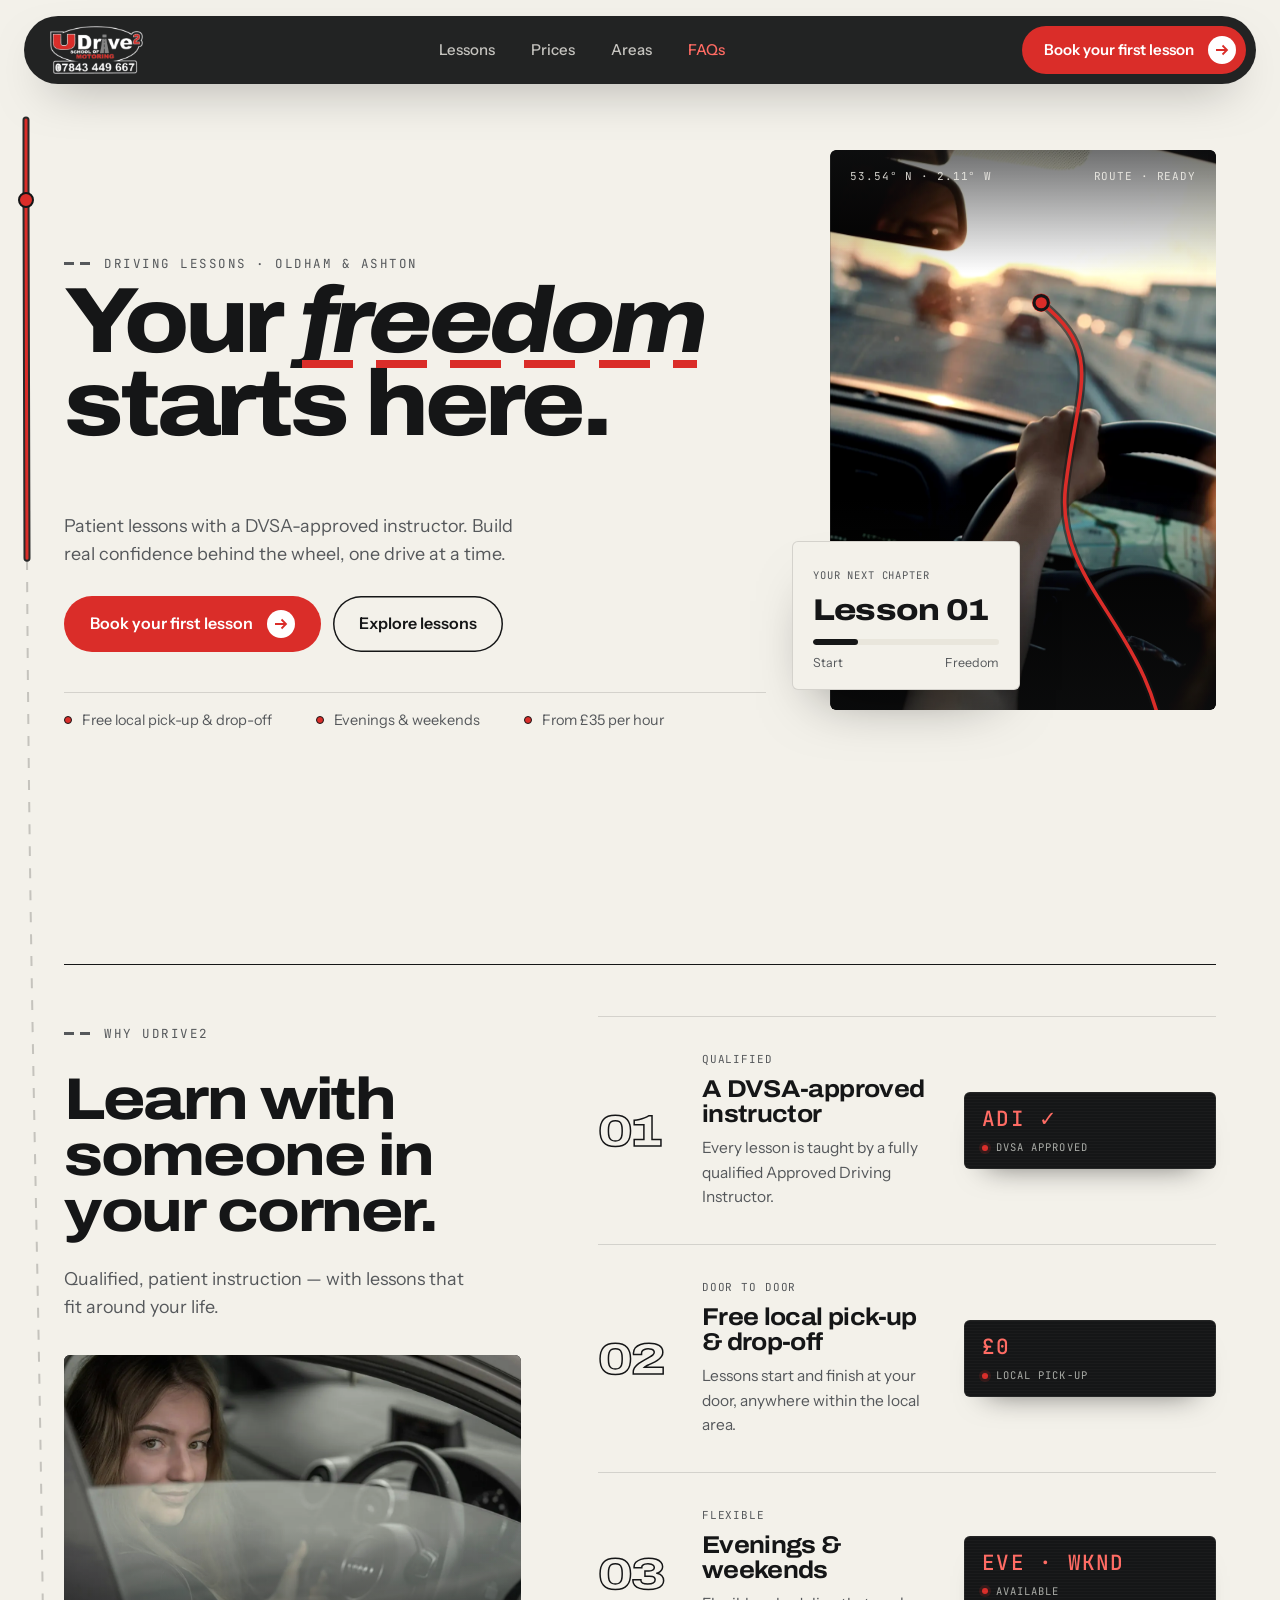
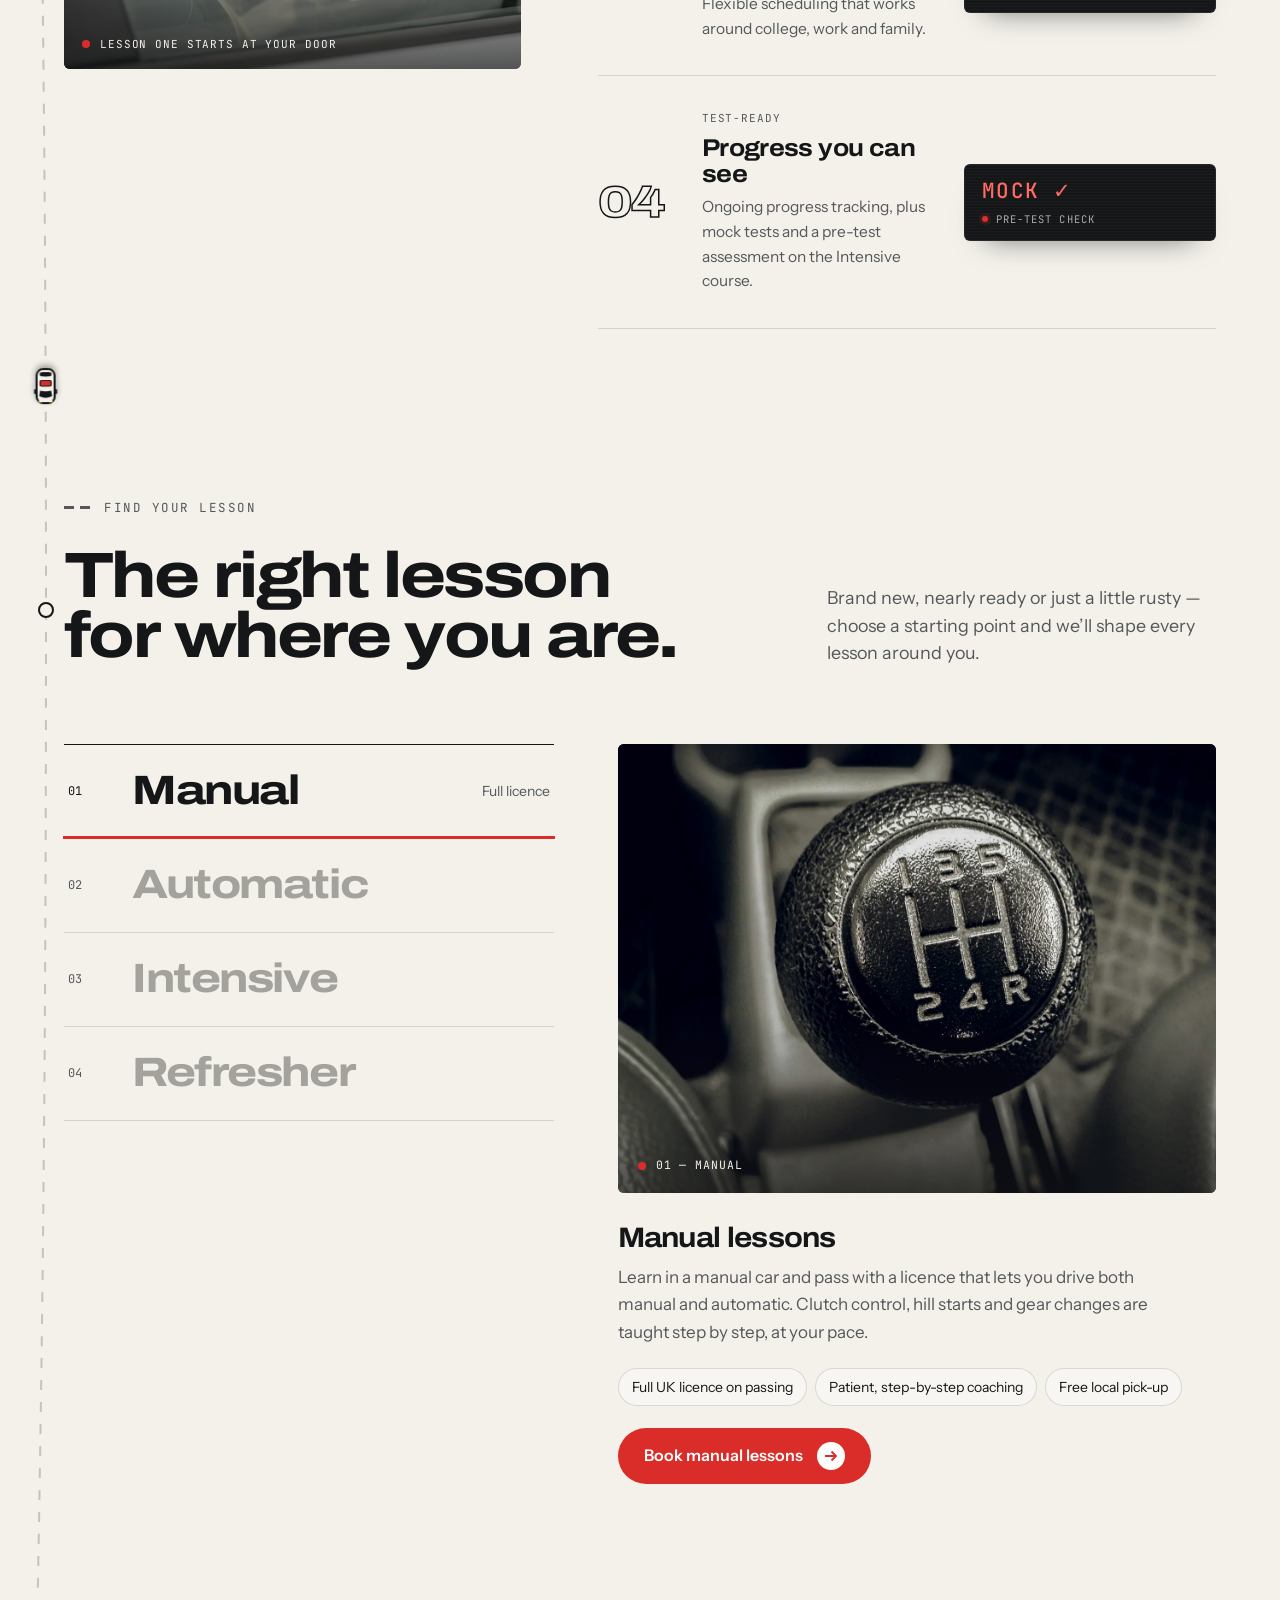
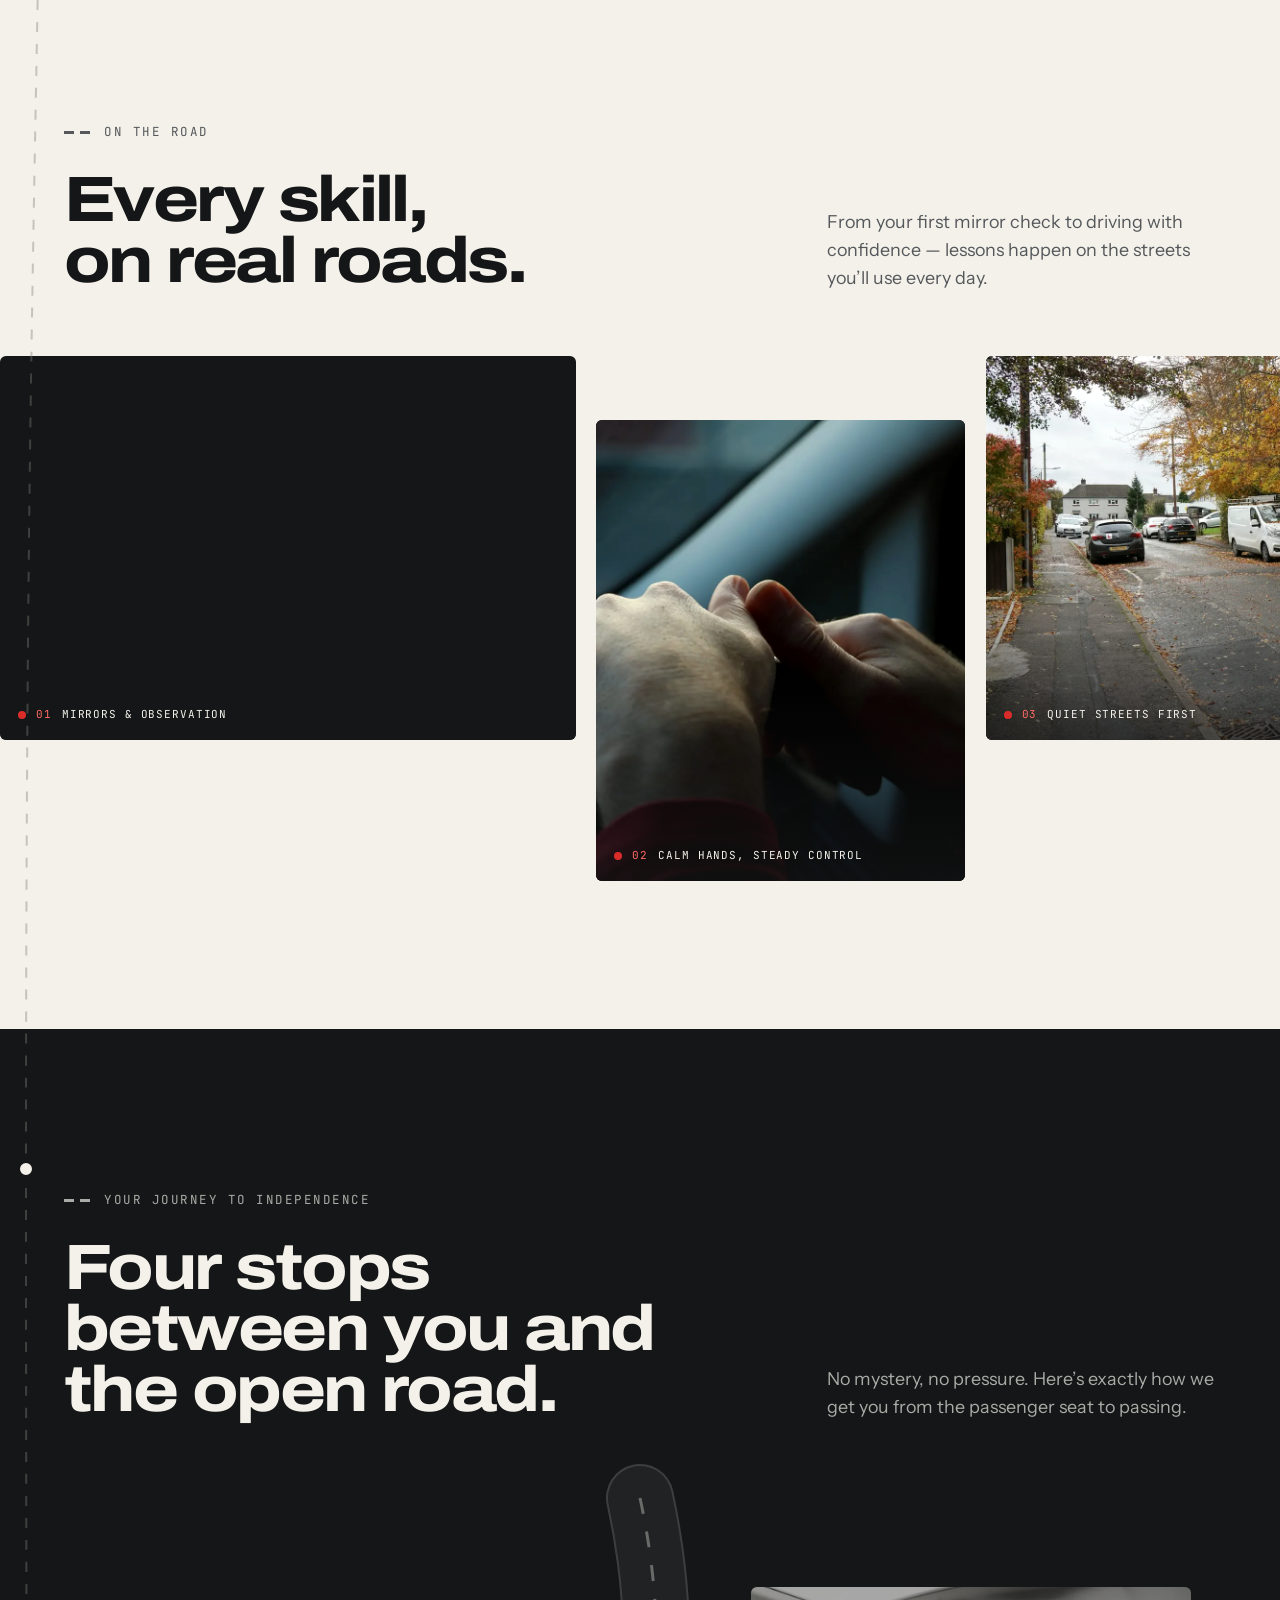
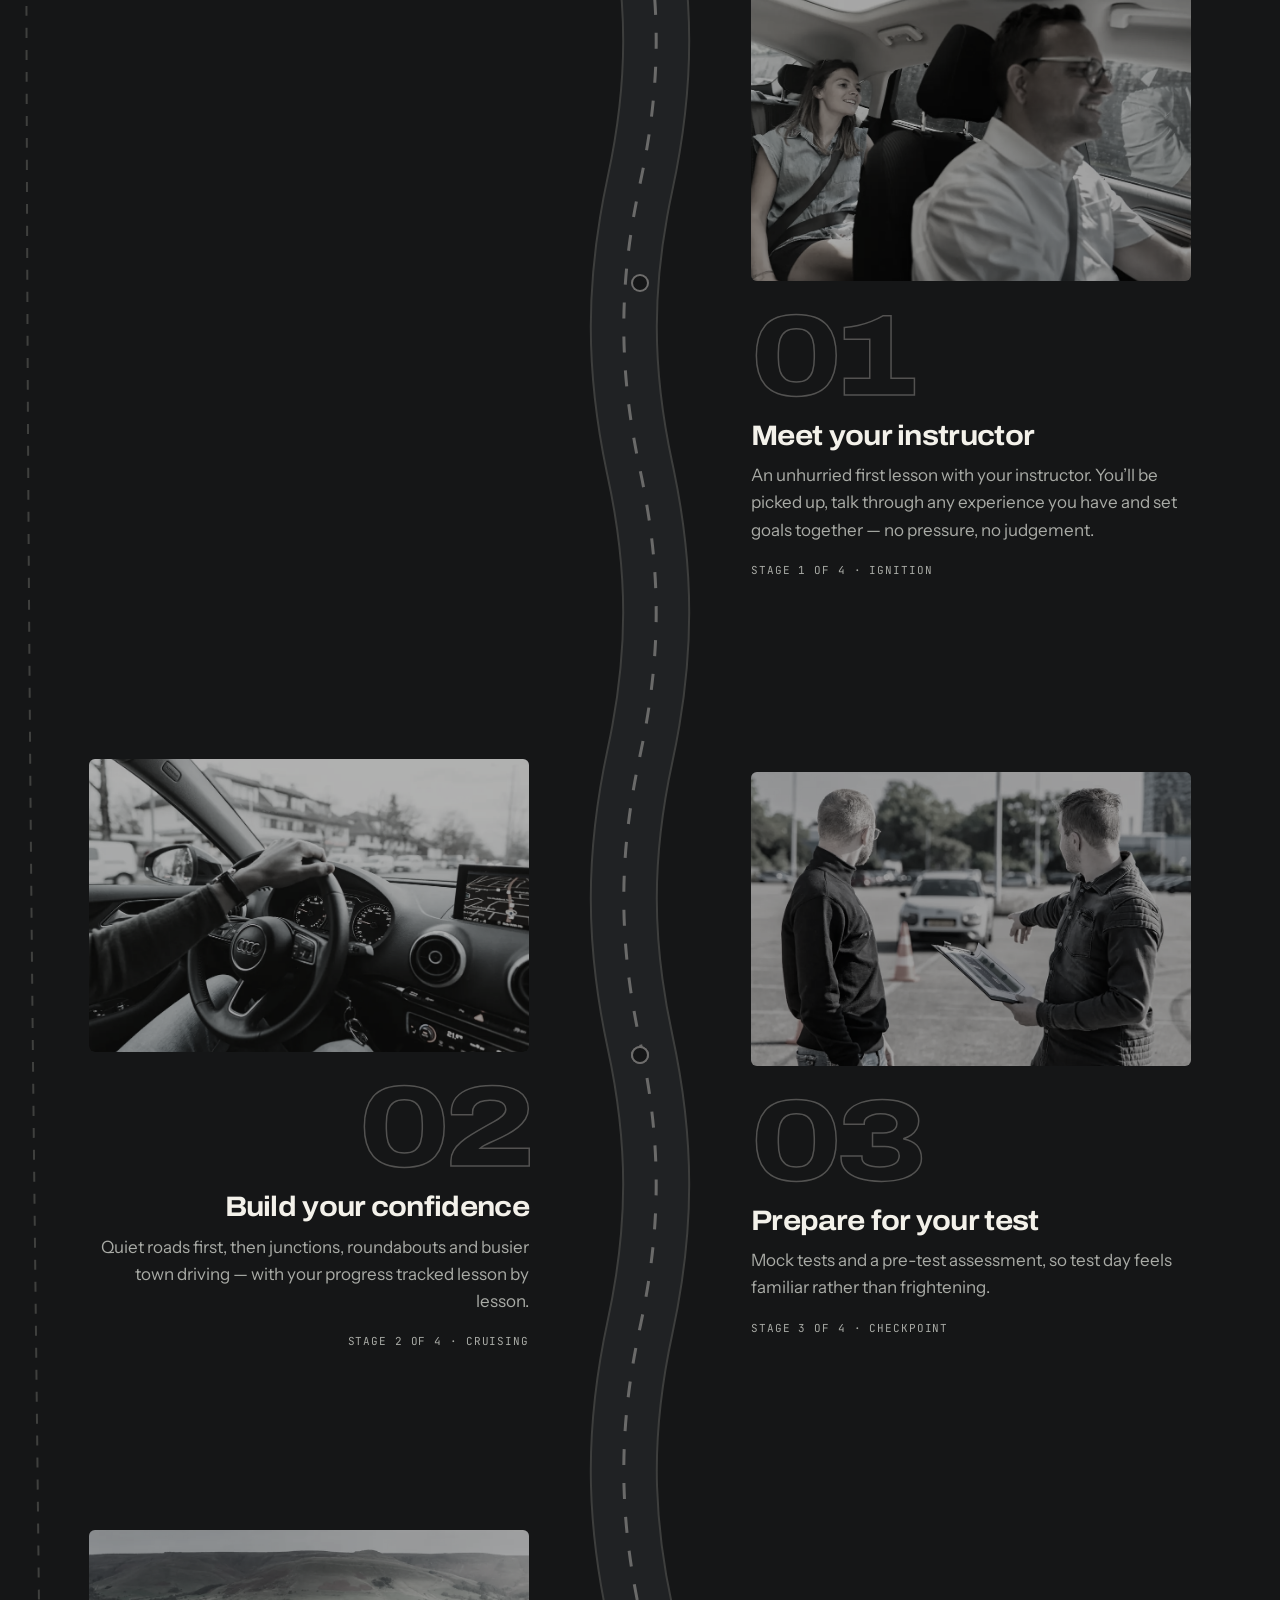
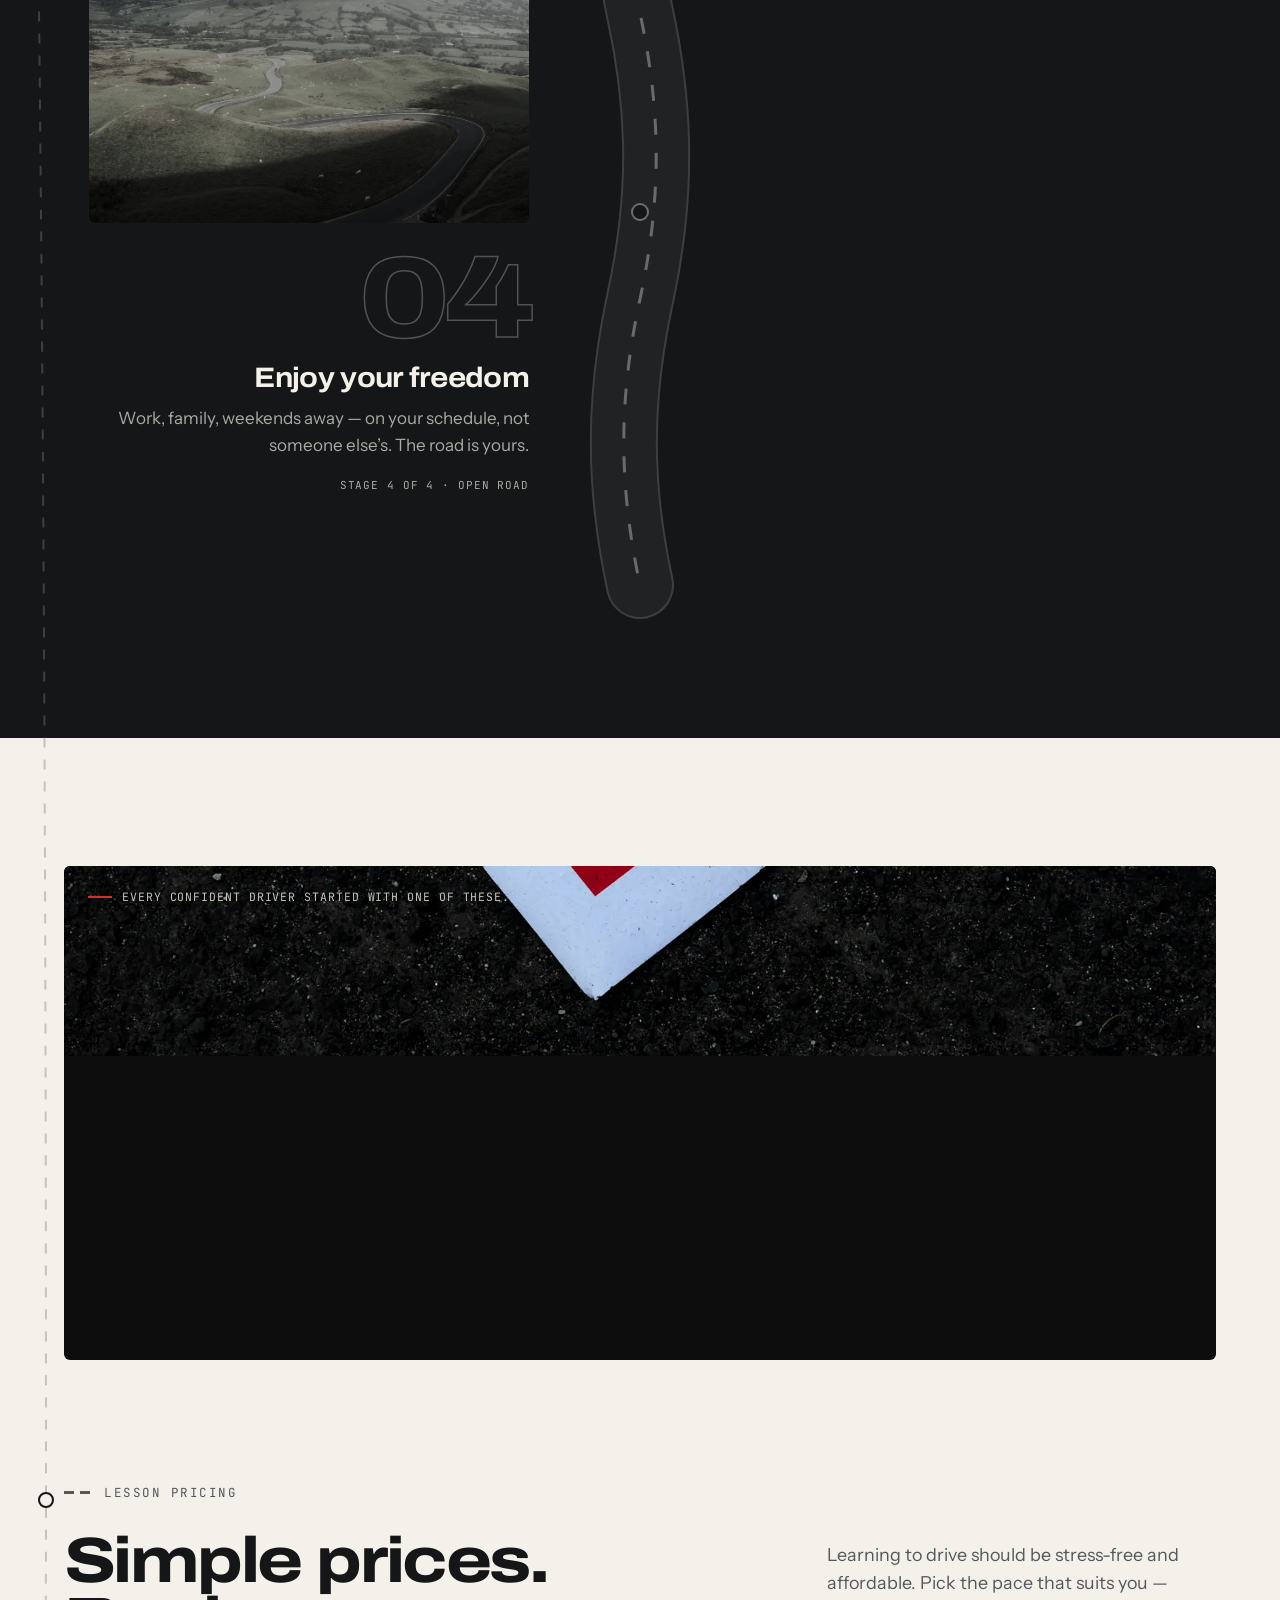
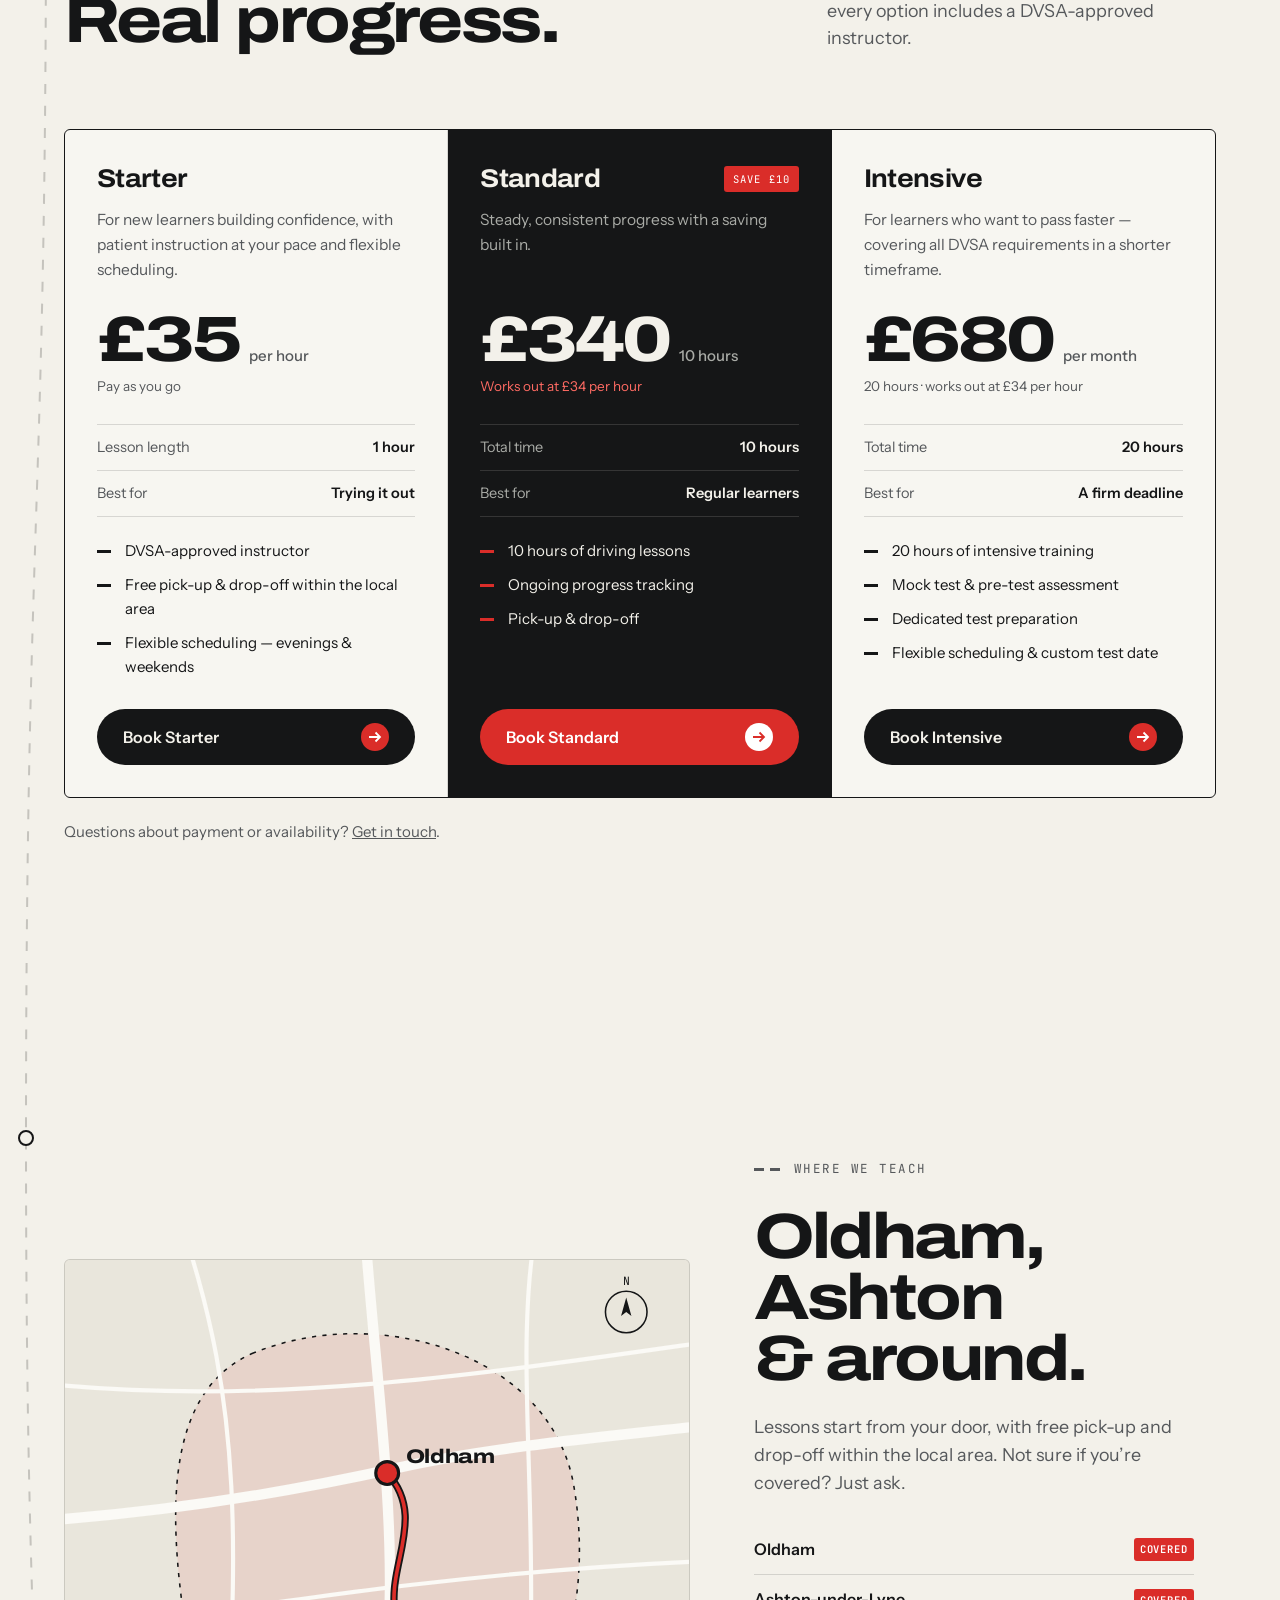
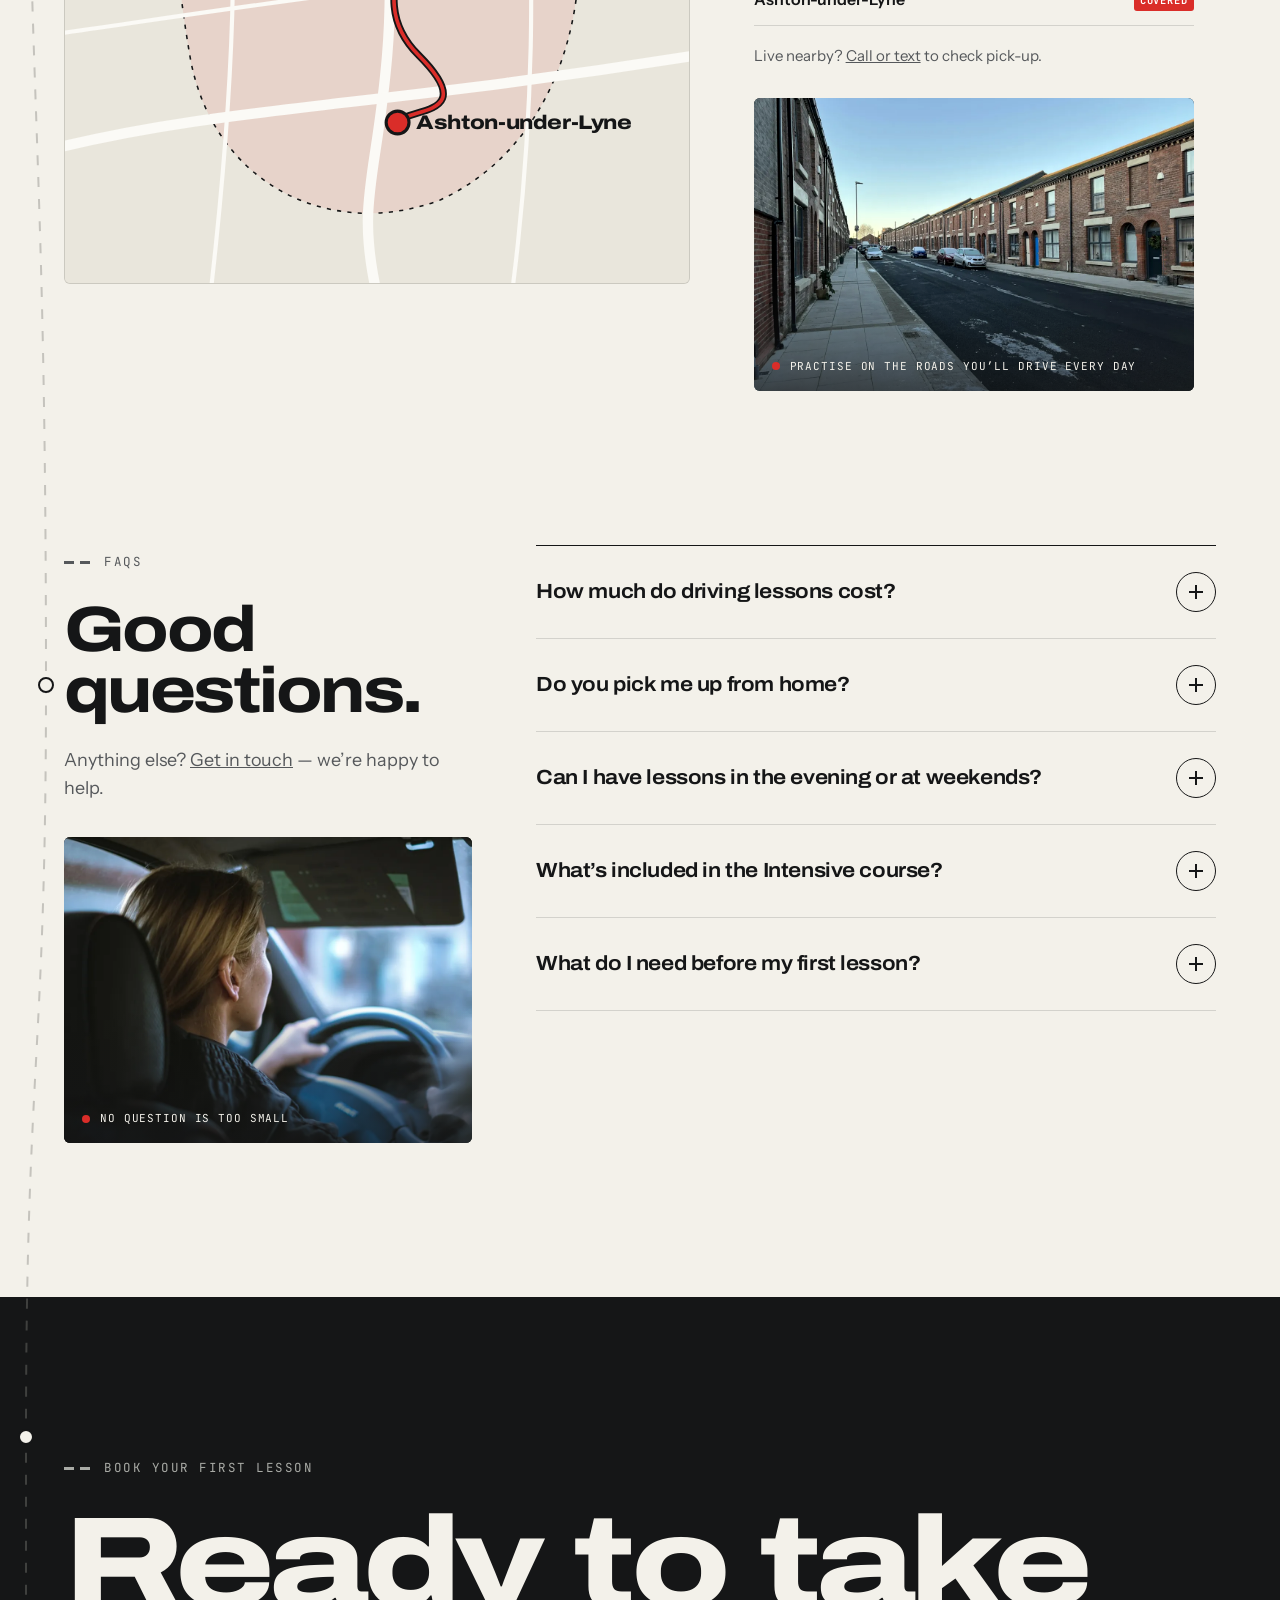
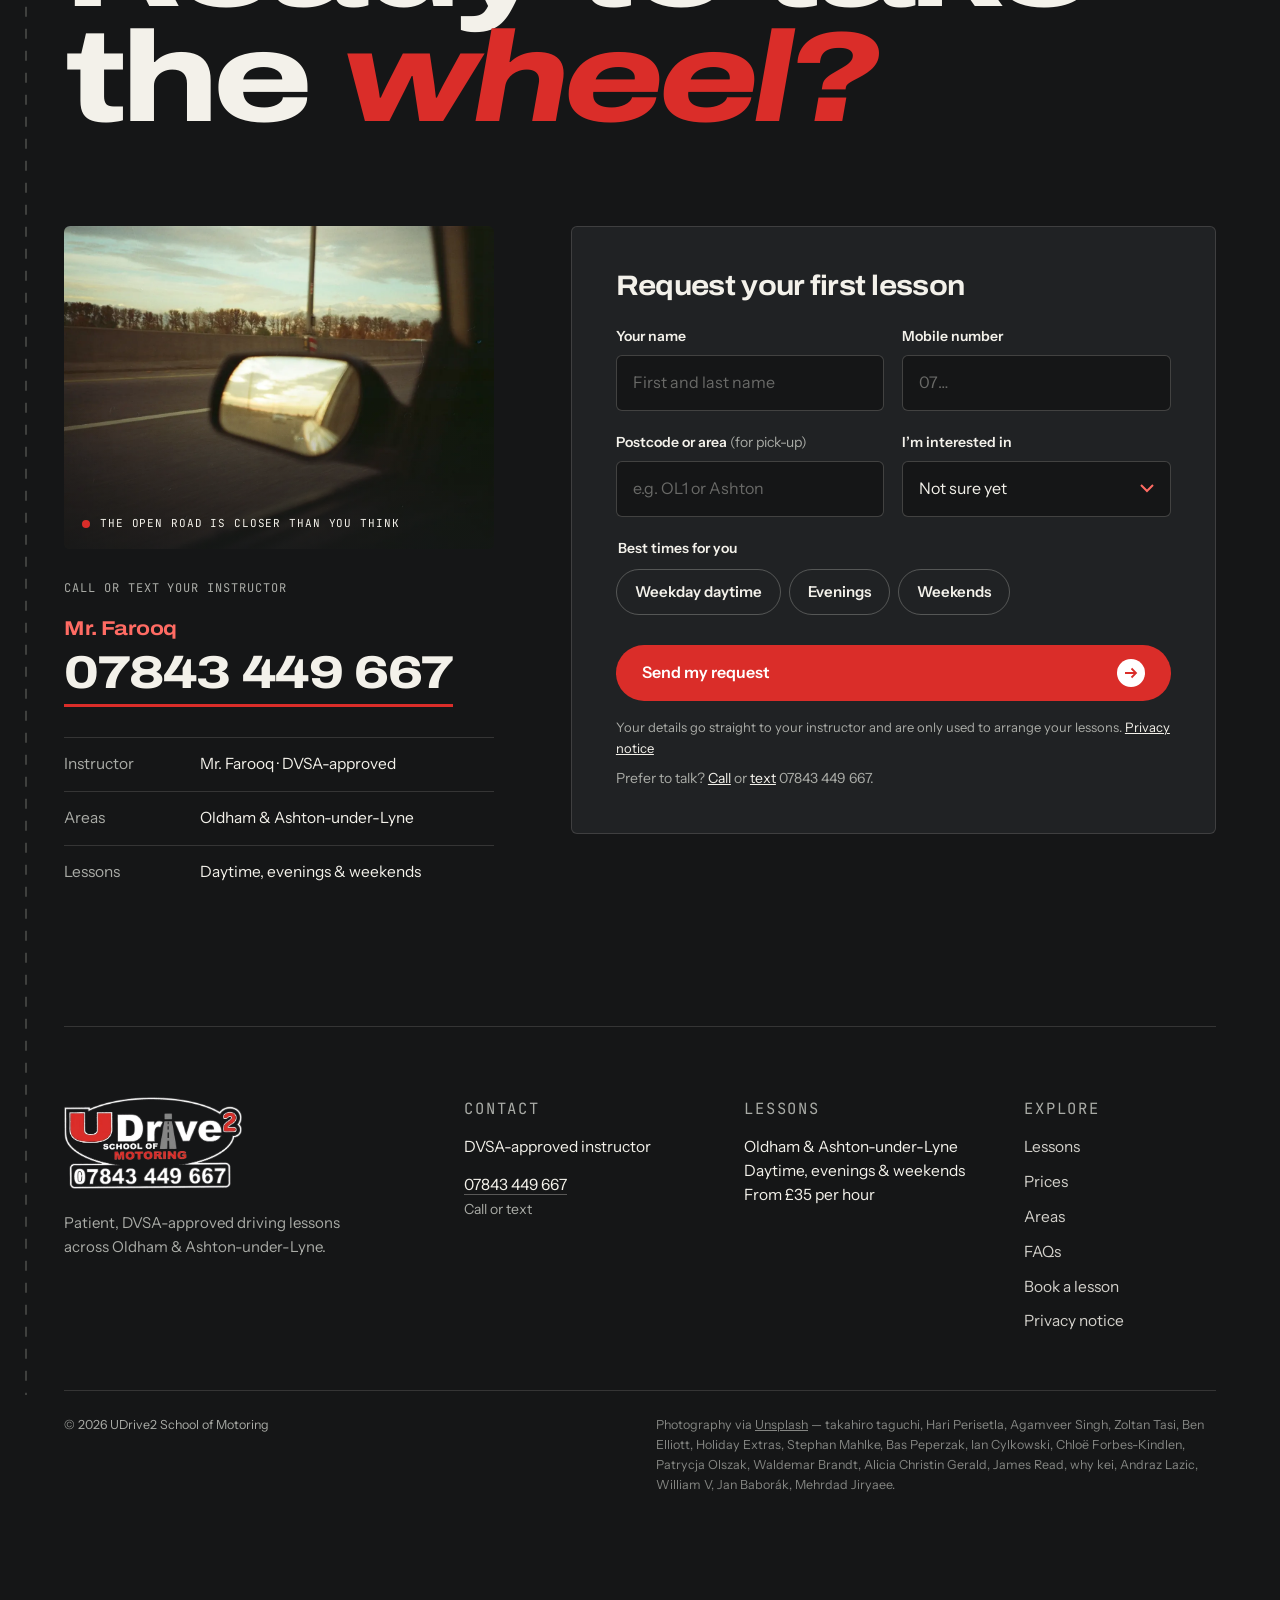
==== index.html @ 3e116db8 "Keep instructor's name to the contact section only Co-Authored-By: Claude Opus 5.5 <noreply@anthropi" ====
<!DOCTYPE html>
<html lang="en-GB">
<head>
<meta charset="utf-8">
<meta name="viewport" content="width=device-width, initial-scale=1">
<title>UDrive2 School of Motoring — Driving lessons in Oldham &amp; Ashton</title>
<meta name="description" content="Patient, DVSA-approved driving lessons across Oldham and Ashton-under-Lyne. Pay-as-you-go, 10-hour packages and intensive courses. Free local pick-up. Evenings and weekends available.">
<meta name="theme-color" content="#151617">
<link rel="icon" href="assets/favicon-32.png" type="image/png" sizes="32x32">
<link rel="apple-touch-icon" href="assets/favicon-180.png">
<link rel="preconnect" href="https://fonts.googleapis.com">
<link rel="preconnect" href="https://fonts.gstatic.com" crossorigin>
<link href="https://fonts.googleapis.com/css2?family=Archivo:ital,wdth,wght@0,62..125,300..900;1,62..125,300..900&family=Instrument+Sans:wght@400;500;600&family=JetBrains+Mono:wght@400;500&display=swap" rel="stylesheet">
<script>document.documentElement.classList.add('js')</script>
<style>
/* ==========================================================================
   UDrive2 — tokens
   ========================================================================== */
:root{
  --paper:#F3F1EA;
  --paper-2:#E9E6DC;
  --ink:#151617;
  --ink-2:#202224;
  --ink-3:#2C2E31;
  --muted:#55585B;
  --muted-on-ink:#A9ABA6;
  /* brand colours sampled from the UDrive2 logo */
  --accent:#DA2D29;      /* logo red — fills, large type, graphics */
  --accent-hi:#FF6B63;   /* lighter red for small text on dark */
  --on-accent:#FFFFFF;   /* text/icons on red */
  --rule:rgba(21,22,23,.14);
  --rule-ink:rgba(243,241,234,.14);
  --display:"Archivo", "Helvetica Neue", Arial, sans-serif;
  --body:"Instrument Sans", "Helvetica Neue", Arial, sans-serif;
  --mono:"JetBrains Mono", ui-monospace, Menlo, monospace;
  --wrap:1320px;
  --gutter:clamp(20px, 5vw, 72px);
  --ease:cubic-bezier(.2,.7,.1,1);
  --ease-out:cubic-bezier(.16,1,.3,1);
  --radius:6px;
}
*,*::before,*::after{box-sizing:border-box}
[hidden]{display:none!important}
html{scroll-behavior:smooth;scroll-padding-top:112px;-webkit-text-size-adjust:100%}
body{margin:0;background:var(--paper);color:var(--ink);font-family:var(--body);font-size:17px;line-height:1.6;-webkit-font-smoothing:antialiased;text-rendering:optimizeLegibility;overflow-x:hidden}
img,svg{display:block;max-width:100%}
a{color:inherit}
button,input,select,textarea{font:inherit;color:inherit}
:focus-visible{outline:3px solid var(--accent);outline-offset:3px;border-radius:4px}
.on-paper :focus-visible, body :focus-visible{box-shadow:0 0 0 6px rgba(21,22,23,.85)}
.skip{position:absolute;left:16px;top:-60px;z-index:200;background:var(--accent);color:var(--on-accent);padding:10px 16px;border-radius:4px;font-weight:600;text-decoration:none}
.skip:focus{top:16px}
.sr-only{position:absolute;width:1px;height:1px;padding:0;margin:-1px;overflow:hidden;clip:rect(0,0,0,0);white-space:nowrap;border:0}
.wrap{max-width:var(--wrap);margin:0 auto;padding:0 var(--gutter)}

/* type */
.display{font-family:var(--display);font-stretch:125%;font-weight:800;letter-spacing:-.045em;line-height:.9;margin:0}
.h2{font-family:var(--display);font-stretch:118%;font-weight:750;letter-spacing:-.04em;line-height:.95;font-size:clamp(2.4rem,5vw,4.8rem);margin:0}
.h3{font-family:var(--display);font-stretch:110%;font-weight:700;letter-spacing:-.025em;line-height:1.05;font-size:clamp(1.4rem,2.2vw,1.9rem);margin:0}
.eyebrow{font-family:var(--mono);font-size:12.5px;letter-spacing:.12em;text-transform:uppercase;display:inline-flex;align-items:center;gap:12px;margin:0 0 28px;color:var(--muted)}
.eyebrow::before{content:"";width:28px;height:3px;background:repeating-linear-gradient(90deg,currentColor 0 10px,transparent 10px 16px)}
.on-ink .eyebrow{color:var(--muted-on-ink)}
.lede{font-size:clamp(1.05rem,1.4vw,1.25rem);line-height:1.55;color:var(--muted);max-width:40ch;margin:0}
.on-ink .lede{color:var(--muted-on-ink)}
.mono{font-family:var(--mono);font-size:12px;letter-spacing:.08em;text-transform:uppercase}

/* buttons */
.btn{--bg:var(--accent);--fg:var(--on-accent);position:relative;display:inline-flex;align-items:center;gap:14px;min-height:56px;padding:0 26px;border-radius:999px;background:var(--bg);color:var(--fg);font-weight:600;font-size:16px;text-decoration:none;border:0;cursor:pointer;overflow:hidden;isolation:isolate;transition:transform .35s var(--ease-out),box-shadow .35s var(--ease-out)}
.btn::after{content:"";position:absolute;inset:0;background:var(--ink);transform:translateY(101%);transition:transform .45s var(--ease-out);z-index:-1;border-radius:inherit}
.btn:hover{transform:translateY(-2px)}
.btn:hover::after{transform:translateY(0)}
.btn:hover{color:var(--paper)}
.btn:active{transform:translateY(0) scale(.98)}
.btn .arrow{width:28px;height:28px;border-radius:50%;background:var(--on-accent);color:var(--accent);display:grid;place-items:center;transition:transform .45s var(--ease-out),background .3s}
.btn:hover .arrow{transform:translateX(4px);background:var(--accent);color:var(--on-accent)}
.btn .arrow svg{width:14px;height:14px}
.btn--ghost{--bg:transparent;--fg:var(--ink);box-shadow:inset 0 0 0 1.5px var(--ink)}
.btn--ghost::after{background:var(--ink)}
.btn--ghost:hover{color:var(--paper)}
.on-ink .btn::after{background:var(--paper)}
.on-ink .btn:hover{color:var(--ink)}
.on-ink .btn:hover .arrow{background:var(--accent);color:var(--on-accent)}
/* ink variant — secondary action on paper backgrounds */
.btn--ink{--bg:var(--ink);--fg:var(--paper)}
.btn--ink .arrow{background:var(--accent);color:var(--on-accent)}
.btn--ink::after{background:var(--accent)}
.btn--ink:hover{color:var(--on-accent)}
.btn--ink:hover .arrow{background:var(--on-accent);color:var(--accent)}
.on-ink .btn--ghost{--fg:var(--paper);box-shadow:inset 0 0 0 1.5px rgba(243,241,234,.55)}
.btn[disabled]{opacity:.75;cursor:progress;transform:none}
.btn:focus-visible{outline:3px solid var(--accent);outline-offset:4px}
.link-arrow{display:inline-flex;align-items:center;gap:10px;font-weight:600;text-decoration:none;border-bottom:1.5px solid currentColor;padding-bottom:3px;transition:gap .3s var(--ease-out)}
.link-arrow:hover{gap:16px}

/* placeholder system — anything not yet supplied by the school */
.ph{position:relative;border:1.5px dashed rgba(21,22,23,.35);border-radius:var(--radius);padding:18px 20px;background:rgba(21,22,23,.025)}
.on-ink .ph{border-color:rgba(243,241,234,.3);background:rgba(243,241,234,.03)}
.ph-tag{display:inline-block;font-family:var(--mono);font-size:10.5px;letter-spacing:.12em;text-transform:uppercase;background:var(--ink);color:var(--accent);padding:4px 8px;border-radius:3px;margin-bottom:10px}
.on-ink .ph-tag{background:var(--accent);color:var(--on-accent)}

/* ==========================================================================
   Navigation
   ========================================================================== */
.nav{position:fixed;z-index:100;left:0;right:0;top:16px;pointer-events:none;transition:top .5s var(--ease-out)}
.nav__bar{pointer-events:auto;max-width:calc(var(--wrap) - 2 * var(--gutter) + 40px);margin:0 auto;width:calc(100% - 2 * min(var(--gutter), 24px));display:flex;align-items:center;gap:24px;background:rgba(21,22,23,.94);backdrop-filter:blur(14px);-webkit-backdrop-filter:blur(14px);color:var(--paper);border-radius:999px;padding:10px 10px 10px 26px;box-shadow:0 20px 50px -24px rgba(0,0,0,.5);transition:padding .5s var(--ease-out),max-width .6s var(--ease-out)}
/* logo — original UDrive2 artwork (white version, for dark backgrounds) */
.logo{display:block;flex:none;line-height:0;border-radius:6px}
.logo img{height:48px;width:auto;transition:height .5s var(--ease-out)}
.logo--lg img{height:92px}
.nav__bar > nav{flex:1;display:flex;justify-content:center}
.nav__links{display:flex;gap:4px;margin:0;padding:0;list-style:none}
.nav .nav__cta{margin-left:auto}
.nav__links a{display:block;text-decoration:none;font-size:15px;font-weight:500;padding:10px 16px;border-radius:999px;color:rgba(243,241,234,.78);transition:color .25s,background .25s}
.nav__links a:hover{color:var(--paper);background:rgba(243,241,234,.08)}
.nav__links a[aria-current="true"]{color:var(--accent-hi)}
.nav .btn{min-height:48px;font-size:15px;padding:0 10px 0 22px}
.nav .btn::after{background:var(--paper)}
.nav .btn:hover{color:var(--ink)}
.nav__menu{display:none;margin-left:auto;width:48px;height:48px;border-radius:50%;border:0;background:var(--ink-3);cursor:pointer;place-items:center}
.nav__menu span{display:block;width:18px;height:2px;background:var(--paper);position:relative;transition:transform .3s}
.nav__menu span::before,.nav__menu span::after{content:"";position:absolute;left:0;width:18px;height:2px;background:var(--paper);transition:transform .3s}
.nav__menu span::before{top:-6px}.nav__menu span::after{top:6px}
.nav__menu[aria-expanded="true"] span{background:transparent}
.nav__menu[aria-expanded="true"] span::before{transform:translateY(6px) rotate(45deg)}
.nav__menu[aria-expanded="true"] span::after{transform:translateY(-6px) rotate(-45deg)}
.is-compact .nav{top:8px}
.is-compact .nav__bar{padding:6px 6px 6px 20px;max-width:980px}
.is-compact .nav .logo img{height:38px}
.is-compact .nav .btn{min-height:42px}

.drawer{position:fixed;inset:0;z-index:90;background:var(--ink);color:var(--paper);padding:110px var(--gutter) 40px;display:flex;flex-direction:column;gap:6px;visibility:hidden;opacity:0;transition:opacity .35s,visibility .35s}
.drawer.is-open{visibility:visible;opacity:1}
.drawer a.dl{font-family:var(--display);font-stretch:120%;font-weight:750;letter-spacing:-.03em;font-size:clamp(2.2rem,10vw,3.4rem);text-decoration:none;line-height:1.15;padding:6px 0;border-bottom:1px solid var(--rule-ink)}
.drawer .btn{margin-top:auto;justify-content:space-between}
.drawer__tel{margin-top:18px;color:var(--muted-on-ink)}

/* ==========================================================================
   The road line — continuous motif running down the page
   ========================================================================== */
main{position:relative}
.roadline{position:absolute;top:0;left:0;width:72px;height:100%;pointer-events:none;z-index:5}
.roadline svg{width:100%;height:100%;overflow:visible}
.roadline .track{fill:none;stroke:rgba(128,128,124,.4);stroke-width:2;stroke-dasharray:10 12}
.roadline .drive{fill:none;stroke:var(--accent);stroke-width:3;stroke-linecap:round}
.roadline .drive-shadow{fill:none;stroke:var(--ink);stroke-width:7;stroke-linecap:round;opacity:.9}
.roadline .marker circle{fill:var(--paper);stroke:var(--ink);stroke-width:2;transition:fill .4s}
.roadline .marker.is-passed circle{fill:var(--accent)}
.ucar{opacity:0;transition:opacity .4s}
.ucar.is-placed{opacity:1}
.ucar__body{filter:drop-shadow(0 3px 3px rgba(0,0,0,.35))}
.ucar--journey .ucar__body{transform:scale(1.35)}
@media (min-width:1101px){.ucar--journey{display:none}}
@media (max-width:1100px){.roadline{display:none}}

/* ==========================================================================
   Hero
   ========================================================================== */
.hero{position:relative;padding:150px 0 90px;min-height:min(100svh,980px)}
.hero__grid{display:grid;grid-template-columns:minmax(0,1.42fr) minmax(0,.78fr);gap:clamp(32px,5vw,80px);align-items:end}
.hero__grid > div:first-child{container-type:inline-size;min-width:0}
.hero h1{font-size:clamp(3.4rem,6.7vw,7.4rem);font-size:clamp(2.6rem,13.2cqi,7.6rem);font-stretch:112%}
.hero h1 .line{white-space:nowrap}
.hero h1 .line{display:block;overflow:hidden;padding:0 .14em .06em 0;margin:0 -.14em -.06em 0}
.hero h1 .line > span{display:inline-block}
.hero h1 em{font-style:italic;font-weight:800;position:relative;white-space:nowrap}
.hero h1 em::after{content:"";position:absolute;left:.04em;right:.08em;bottom:.02em;height:.09em;background:repeating-linear-gradient(90deg,var(--accent) 0 .55em,transparent .55em .8em);transform-origin:left;transform:scaleX(var(--u,1));transition:transform 1.1s var(--ease-out) .9s}
.hero__copy{display:grid;grid-template-columns:auto 1fr;gap:28px 40px;align-items:start;margin-top:44px;max-width:760px}
.hero__copy .lede{grid-column:1 / -1}
.hero__ctas{display:flex;flex-wrap:wrap;gap:12px;grid-column:1 / -1}
.hero__facts{grid-column:1 / -1;display:flex;flex-wrap:wrap;gap:0;margin:12px 0 0;padding:0;list-style:none;border-top:1px solid var(--rule)}
.hero__facts li{padding:16px 22px 0 0;margin-right:22px;font-size:14.5px;color:var(--muted);display:flex;gap:10px;align-items:center}
.hero__facts li::before{content:"";width:8px;height:8px;background:var(--accent);border:1.5px solid var(--ink);border-radius:50%}

.hero__visual{position:relative;align-self:stretch;min-height:560px}
.frame{position:relative;height:100%;min-height:560px;background:var(--ink);border-radius:var(--radius);overflow:hidden;color:var(--paper)}
.frame__inner{position:absolute;inset:-6% 0;will-change:transform}
.frame__img,.panel__media img,.band img{filter:saturate(.92) contrast(1.04)}
.frame__img{position:absolute;inset:0;width:100%;height:100%;object-fit:cover;object-position:50% 50%}
.frame::after{content:"";position:absolute;inset:0;z-index:1;pointer-events:none;background:linear-gradient(180deg,rgba(21,22,23,.62) 0%,rgba(21,22,23,0) 22%,rgba(21,22,23,0) 62%,rgba(21,22,23,.55) 100%)}
.frame__route{position:absolute;inset:0;width:100%;height:100%;z-index:2;pointer-events:none}
.frame__hud{position:absolute;left:20px;right:20px;top:18px;display:flex;justify-content:space-between;color:rgba(243,241,234,.86);z-index:3}
.frame__hud .mono{font-size:11px}
.chapter{position:absolute;left:-28px;bottom:36px;z-index:3;background:var(--paper);color:var(--ink);border-radius:var(--radius);padding:18px 20px 16px;width:228px;box-shadow:0 30px 60px -30px rgba(0,0,0,.55);border:1px solid var(--rule)}
.chapter .mono{color:var(--muted);font-size:10.5px}
.chapter strong{display:block;font-family:var(--display);font-stretch:120%;font-weight:800;font-size:30px;letter-spacing:-.03em;line-height:1;margin:8px 0 14px}
.chapter__bar{height:6px;border-radius:6px;background:var(--paper-2);overflow:hidden}
.chapter__bar i{display:block;height:100%;width:var(--p,8%);background:var(--ink);border-radius:inherit;transition:width 1.4s var(--ease-out) 1.2s}
.chapter__row{display:flex;justify-content:space-between;margin-top:8px;font-size:12.5px;color:var(--muted)}
.route-draw{stroke-dasharray:var(--len);stroke-dashoffset:var(--len)}
.is-ready .route-draw{animation:draw 2.4s var(--ease-out) .5s forwards}
@keyframes draw{to{stroke-dashoffset:0}}
.pulse{transform-origin:center;transform-box:fill-box;animation:pulse 2.4s ease-out infinite}
@keyframes pulse{0%{transform:scale(.6);opacity:.9}100%{transform:scale(2.6);opacity:0}}

/* entrance choreography */
.js .hero [data-enter]{opacity:0}
.js .hero h1 .line > span{transform:translateY(108%)}
.js .hero em{--u:0}
.is-ready .hero h1 .line > span{transform:none;transition:transform 1s var(--ease-out)}
.is-ready .hero h1 .line:nth-child(2) > span{transition-delay:.09s}
.is-ready .hero em{--u:1}
.is-ready .hero [data-enter]{opacity:1;transform:none;transition:opacity .8s var(--ease-out),transform .9s var(--ease-out),clip-path 1.2s var(--ease-out)}
.js .hero [data-enter="up"]{transform:translateY(22px)}
.is-ready .hero [data-enter="up"]{transition-delay:calc(var(--d,0) * 1s)}
.js .hero [data-enter="frame"]{clip-path:inset(12% 0 0 0 round 6px);opacity:1}
.is-ready .hero [data-enter="frame"]{clip-path:inset(0 0 0 0 round 6px);transition-delay:.15s}
.js .hero [data-enter="chip"]{transform:translate(-10px,16px)}
.is-ready .hero [data-enter="chip"]{transition-delay:.85s}

/* ==========================================================================
   Generic section scaffolding & reveals
   ========================================================================== */
section{position:relative}
.sec{padding:clamp(90px,12vw,170px) 0}
.sec-head{display:grid;grid-template-columns:minmax(0,1.3fr) minmax(0,.7fr);gap:40px;align-items:end;margin-bottom:clamp(48px,6vw,84px)}
.on-ink{background:var(--ink);color:var(--paper)}
.js .reveal{opacity:0;transform:translateY(28px);transition:opacity .9s var(--ease-out),transform 1s var(--ease-out);transition-delay:calc(var(--d,0) * 1s)}
.js .reveal.is-in{opacity:1;transform:none}

/* ==========================================================================
   Trust
   ========================================================================== */
.trust{padding:clamp(40px,5vw,70px) 0 clamp(100px,11vw,160px)}
.trust__grid{display:grid;grid-template-columns:minmax(0,.85fr) minmax(0,1.15fr);gap:clamp(40px,6vw,110px);align-items:start;border-top:1.5px solid var(--ink);padding-top:clamp(36px,4vw,56px)}
.trust__intro{position:sticky;top:120px}
.trust__intro .h2{font-size:clamp(2.4rem,4.6vw,4.4rem)}
.trust__intro .lede{margin-top:26px;max-width:34ch}
.trust__note{display:flex;gap:12px;align-items:flex-start;margin-top:34px;padding-top:22px;border-top:1px solid var(--rule);font-size:14px;color:var(--muted);max-width:40ch}
.trust__note::before{content:"";flex:none;width:10px;height:10px;margin-top:6px;border-radius:50%;background:var(--accent);border:1.5px solid var(--ink)}
.creds{list-style:none;margin:0;padding:0;border-top:1px solid var(--rule)}
.cred{position:relative;display:grid;grid-template-columns:76px minmax(0,1fr) auto;gap:8px 28px;align-items:center;padding:34px 0;border-bottom:1px solid var(--rule)}
.cred::before{content:"";position:absolute;left:0;bottom:-1px;height:2px;width:100%;background:var(--accent);transform:scaleX(0);transform-origin:left;transition:transform .7s var(--ease-out)}
.cred:hover::before{transform:scaleX(1)}
.cred__n{font-family:var(--display);font-stretch:125%;font-weight:800;font-size:44px;letter-spacing:-.05em;line-height:1;color:transparent;-webkit-text-stroke:1.5px var(--ink);transition:color .4s}
.cred:hover .cred__n{color:var(--ink)}
.cred__k{display:block;color:var(--muted);font-size:11px;margin-bottom:8px}
.cred h3{margin:0 0 8px;font-size:clamp(1.3rem,1.9vw,1.7rem)}
.cred p{margin:0;color:var(--muted);font-size:15.5px;max-width:42ch}
.readout{width:252px;background:var(--ink);color:var(--paper);border-radius:var(--radius);padding:14px 18px 13px;box-shadow:inset 0 0 0 1px rgba(243,241,234,.06),0 18px 30px -22px rgba(0,0,0,.6);position:relative;overflow:hidden}
.readout::after{content:"";position:absolute;inset:0;background:repeating-linear-gradient(0deg,rgba(255,255,255,.025) 0 1px,transparent 1px 3px);pointer-events:none}
.readout__v{display:block;font-family:var(--mono);font-size:21px;font-weight:500;letter-spacing:.06em;color:var(--accent-hi);line-height:1.2;white-space:nowrap}
.readout__v i{font-style:normal;opacity:.35}
.readout__k{display:flex;align-items:center;gap:8px;margin-top:8px;font-family:var(--mono);font-size:10.5px;letter-spacing:.1em;text-transform:uppercase;color:var(--muted-on-ink)}
.readout__k::before{content:"";width:6px;height:6px;border-radius:50%;background:var(--accent);box-shadow:0 0 0 3px rgba(218,45,41,.16)}

/* photo figures added through the page */
.photo{position:relative;margin:0;border-radius:var(--radius);overflow:hidden;background:var(--ink)}
.photo img{width:100%;height:100%;object-fit:cover;filter:saturate(.92) contrast(1.04);transition:transform 1.2s var(--ease-out)}
.photo:hover img{transform:scale(1.03)}
.photo::after{content:"";position:absolute;inset:auto 0 0 0;height:45%;background:linear-gradient(0deg,rgba(21,22,23,.7),rgba(21,22,23,0));pointer-events:none}
.photo figcaption{position:absolute;left:18px;right:18px;bottom:16px;z-index:2;color:var(--paper);font-size:11px;display:flex;gap:10px;align-items:center}
.photo figcaption::before{content:"";flex:none;width:8px;height:8px;border-radius:50%;background:var(--accent)}
.trust__photo{margin-top:34px;aspect-ratio:16/11}
@media (max-height:860px){.trust__intro{position:static}}

/* ==========================================================================
   Photo reel — horizontal strip that drifts with the page scroll
   ========================================================================== */
.reel{padding:clamp(40px,6vw,90px) 0 clamp(90px,11vw,150px);overflow:hidden}
.reel__head{display:grid;grid-template-columns:minmax(0,1.3fr) minmax(0,.7fr);gap:40px;align-items:end;margin-bottom:clamp(40px,5vw,64px)}
.reel__track{display:flex;align-items:flex-start;gap:clamp(14px,1.6vw,24px);padding:0 var(--gutter) 8px;overflow-x:auto;scroll-snap-type:x mandatory;scrollbar-width:none;-webkit-overflow-scrolling:touch}
.reel__track::-webkit-scrollbar{display:none}
.reel__inner{display:flex;align-items:flex-start;gap:inherit;will-change:transform}
.reel__item{flex:none;scroll-snap-align:start;height:clamp(260px,30vw,400px);aspect-ratio:3/2}
.reel__item--tall{aspect-ratio:4/5;height:clamp(300px,36vw,480px)}
.reel__item:nth-child(even){margin-top:clamp(30px,5vw,80px)}
.reel__item figcaption .n{color:var(--accent-hi)}
.reel.is-drift .reel__track{overflow:hidden;scroll-snap-type:none}
.reel__hint{margin:20px var(--gutter) 0;color:var(--muted);font-size:11px;display:none}

.areas__photo{margin-top:30px;max-width:440px;aspect-ratio:3/2}
.faq__photo{margin-top:36px;aspect-ratio:4/3;max-width:460px}
.book__photo{aspect-ratio:4/3}

/* ==========================================================================
   Find your lesson
   ========================================================================== */
.lessons__grid{display:grid;grid-template-columns:minmax(0,.9fr) minmax(0,1.1fr);gap:clamp(32px,5vw,80px);align-items:start}
.tabs{border-top:1.5px solid var(--ink)}
.tab{width:100%;display:grid;grid-template-columns:52px 1fr auto;align-items:center;gap:12px;text-align:left;background:none;border:0;border-bottom:1px solid var(--rule);padding:26px 4px;cursor:pointer;position:relative;min-height:64px}
.tab__n{font-family:var(--mono);font-size:12px;color:var(--muted)}
.tab__t{font-family:var(--display);font-stretch:120%;font-weight:750;letter-spacing:-.035em;font-size:clamp(1.7rem,3.2vw,2.8rem);line-height:1;color:rgba(21,22,23,.36);transition:color .35s}
.tab__m{font-size:14px;color:var(--muted);opacity:0;transform:translateX(-8px);transition:.35s var(--ease-out)}
.tab::before{content:"";position:absolute;left:-1px;right:-1px;bottom:-1px;height:3px;background:var(--accent);transform:scaleX(0);transform-origin:left;transition:transform .6s var(--ease-out)}
.tab:hover .tab__t{color:rgba(21,22,23,.7)}
.tab[aria-selected="true"] .tab__t{color:var(--ink)}
.tab[aria-selected="true"] .tab__m{opacity:1;transform:none}
.tab[aria-selected="true"]::before{transform:scaleX(1)}
.tab[aria-selected="true"] .tab__n{color:var(--ink)}
.panel{position:sticky;top:110px}
.panel__media{position:relative;aspect-ratio:4/3;background:var(--ink);border-radius:var(--radius);overflow:hidden}
.panel__media img{position:absolute;inset:0;width:100%;height:100%;object-fit:cover;transition:opacity .6s var(--ease-out),transform 1.1s var(--ease-out)}
.panel__media img[hidden]{display:block;opacity:0;transform:scale(1.05);pointer-events:none}
.panel__media::after{content:"";position:absolute;inset:auto 0 0 0;height:40%;background:linear-gradient(0deg,rgba(21,22,23,.65),rgba(21,22,23,0));pointer-events:none}
.panel__cap{position:absolute;left:20px;bottom:18px;z-index:2;color:var(--paper);font-size:11.5px;display:flex;gap:10px;align-items:center}
.panel__cap::before{content:"";width:8px;height:8px;border-radius:50%;background:var(--accent)}
.panel__body{display:grid;grid-template-columns:1fr;gap:22px;padding-top:30px;justify-items:start}
.panel__body p{margin:0;max-width:52ch;color:var(--muted)}
.panel__list{display:flex;flex-wrap:wrap;gap:8px;margin:0;padding:0;list-style:none}
.panel__list li{font-size:14px;padding:7px 13px;border:1px solid var(--rule);border-radius:999px;background:rgba(255,255,255,.4)}
.panel__fade{transition:opacity .35s var(--ease-out),transform .45s var(--ease-out)}
.panel__fade.is-swapping{opacity:0;transform:translateY(8px)}

/* ==========================================================================
   Journey
   ========================================================================== */
.journey{overflow:hidden}
.journey__track{position:relative;display:grid;grid-template-columns:1fr 120px 1fr;margin-top:20px}
.journey__road{grid-column:2;grid-row:1 / span 4;position:relative}
.journey__road svg{position:absolute;inset:0;width:100%;height:100%;overflow:visible}
.journey__road .asphalt{fill:none;stroke:var(--ink-2);stroke-width:64;stroke-linecap:round}
.journey__road .edge{fill:none;stroke:rgba(243,241,234,.18);stroke-width:68;stroke-linecap:round}
.journey__road .dash{fill:none;stroke:rgba(243,241,234,.35);stroke-width:3;stroke-dasharray:16 18}
.journey__road .drive{fill:none;stroke:var(--accent);stroke-width:4;stroke-linecap:round}
.stop{position:relative;padding:clamp(40px,7vw,90px) 0;min-height:clamp(260px,32vw,380px);display:flex;flex-direction:column;justify-content:center}
.stop:nth-child(odd){grid-column:1;text-align:right;padding-right:clamp(20px,4vw,56px);align-items:flex-end}
.stop:nth-child(even){grid-column:3;padding-left:clamp(20px,4vw,56px)}
.stop__n{font-family:var(--display);font-stretch:125%;font-weight:800;font-size:clamp(4rem,9vw,8rem);letter-spacing:-.05em;line-height:.8;color:transparent;-webkit-text-stroke:1.5px rgba(243,241,234,.28);transition:color .8s var(--ease-out),-webkit-text-stroke-color .8s}
.stop.is-on .stop__n{color:var(--accent);-webkit-text-stroke-color:var(--accent)}
.stop h3{margin:18px 0 12px}
.stop__img{margin:0 0 30px;width:min(100%,440px);aspect-ratio:3/2;border-radius:var(--radius);overflow:hidden;background:var(--ink-2)}
.stop__img img{width:100%;height:100%;object-fit:cover;transform:scale(1.08);filter:grayscale(.85) brightness(.7);transition:transform 1.4s var(--ease-out),filter 1.2s var(--ease-out)}
.stop.is-on .stop__img img{transform:none;filter:saturate(.92) contrast(1.04)}
.stop p{margin:0;color:var(--muted-on-ink);max-width:40ch}
.stop .mono{color:var(--muted-on-ink);margin-top:18px;font-size:11px}
.stop::after{content:"";position:absolute;top:50%;width:18px;height:18px;border-radius:50%;background:var(--ink);border:2px solid rgba(243,241,234,.4);transform:translateY(-50%);transition:background .5s,border-color .5s,box-shadow .5s}
.stop::after{top:calc(50% + 0px)}
.stop:nth-child(odd)::after{right:-69px}
.stop:nth-child(even)::after{left:-69px}
.stop.is-on::after{background:var(--accent);border-color:var(--accent);box-shadow:0 0 0 8px rgba(218,45,41,.15)}

/* ==========================================================================
   Pricing
   ========================================================================== */
.prices__grid{display:grid;grid-template-columns:repeat(3,1fr);border:1.5px solid var(--ink);border-radius:var(--radius);overflow:hidden;background:rgba(255,255,255,.35)}
.plan{display:flex;flex-direction:column;padding:34px 32px 32px;border-right:1px solid var(--rule);position:relative;transition:background .4s}
.plan:last-child{border-right:0}
.plan:hover{background:rgba(255,255,255,.55)}
.plan--feature{background:var(--ink);color:var(--paper)}
.plan--feature:hover{background:var(--ink-2)}
.plan__top{display:flex;justify-content:space-between;align-items:center;gap:12px;min-height:30px}
.plan__tag{font-family:var(--mono);font-size:10.5px;letter-spacing:.1em;text-transform:uppercase;background:var(--accent);color:var(--on-accent);padding:5px 9px;border-radius:3px}
.plan h3{font-size:clamp(1.5rem,2vw,1.85rem)}
.plan__desc{color:var(--muted);font-size:15.5px;margin:14px 0 26px;min-height:4.8em}
.plan--feature .plan__desc,.plan--feature .plan__spec dt,.plan--feature .plan__unit{color:var(--muted-on-ink)}
.plan__price{display:flex;align-items:baseline;gap:10px;margin:0 0 4px}
.plan__price b{font-family:var(--display);font-stretch:125%;font-weight:800;font-size:clamp(3.2rem,5vw,4.4rem);letter-spacing:-.05em;line-height:1}
.plan__unit{color:var(--muted);font-size:15px;font-weight:500}
.plan__equiv{font-size:13.5px;color:var(--muted);margin:0 0 26px;min-height:1.5em}
.plan--feature .plan__equiv{color:var(--accent-hi)}
.plan__spec{margin:0 0 22px;border-top:1px solid var(--rule)}
.plan--feature .plan__spec,.plan--feature .plan__spec div{border-color:var(--rule-ink)}
.plan__spec div{display:flex;justify-content:space-between;gap:16px;padding:11px 0;border-bottom:1px solid var(--rule);font-size:14.5px}
.plan__spec dt{color:var(--muted)}
.plan__spec dd{margin:0;font-weight:600;text-align:right}
.plan ul{list-style:none;margin:0 0 30px;padding:0;display:grid;gap:10px;font-size:15px}
.plan li{display:grid;grid-template-columns:18px 1fr;gap:10px;align-items:start}
.plan li::before{content:"";width:14px;height:3px;margin-top:11px;background:var(--ink)}
.plan--feature li::before{background:var(--accent)}
.plan .btn{margin-top:auto;justify-content:space-between;width:100%}
.prices__note{margin:22px 0 0;color:var(--muted);font-size:15px}
.prices__foot{display:grid;grid-template-columns:1fr 1fr;gap:20px;margin-top:22px}
.prices__foot .ph{font-size:14.5px;color:var(--muted)}
.prices__foot p{margin:0}

/* ==========================================================================
   Reviews
   ========================================================================== */
.reviews__stage{display:grid;grid-template-columns:minmax(0,1fr) 260px;gap:clamp(30px,5vw,80px);align-items:end;border-top:1.5px solid var(--paper);padding-top:48px}
.quote{margin:0}
.quote__mark{font-family:var(--display);font-weight:800;font-size:120px;line-height:.6;color:var(--accent);display:block;height:56px}
.quote blockquote{margin:0;font-family:var(--display);font-stretch:108%;font-weight:500;font-size:clamp(1.6rem,3.4vw,3rem);letter-spacing:-.025em;line-height:1.12;max-width:24ch}
.quote figcaption{margin-top:30px;display:flex;align-items:center;gap:16px;color:var(--muted-on-ink);font-size:15px}
.quote figcaption::before{content:"";width:36px;height:1.5px;background:currentColor}
.reviews__ctrl{display:flex;flex-direction:column;gap:20px}
.reviews__btns{display:flex;gap:10px}
.icon-btn{width:56px;height:56px;border-radius:50%;border:1.5px solid rgba(243,241,234,.4);background:none;color:var(--paper);display:grid;place-items:center;cursor:pointer;transition:background .3s,color .3s,border-color .3s}
.icon-btn:hover{background:var(--accent);color:var(--on-accent);border-color:var(--accent)}
.icon-btn svg{width:18px;height:18px}
.reviews__count{font-family:var(--mono);font-size:13px;color:var(--muted-on-ink)}
.reviews .ph{margin-top:44px;display:flex;gap:18px;align-items:center;flex-wrap:wrap;color:var(--muted-on-ink);font-size:14.5px}
.reviews .ph .ph-tag{margin:0}

/* ==========================================================================
   Coverage
   ========================================================================== */
.coverage__grid{display:grid;grid-template-columns:minmax(0,1.15fr) minmax(0,.85fr);gap:clamp(32px,5vw,80px);align-items:center}
.map{position:relative;aspect-ratio:1/1;max-height:640px;background:var(--paper-2);border-radius:var(--radius);overflow:hidden;border:1px solid var(--rule)}
.map svg{width:100%;height:100%}
.map .rd{fill:none;stroke:#FBFAF6;stroke-linecap:round}
.map .rd-major{stroke-width:10}
.map .rd-minor{stroke-width:4}
.map .rd-dash{fill:none;stroke:rgba(21,22,23,.25);stroke-width:1.2;stroke-dasharray:6 7}
.map .town text{font-family:var(--body);font-size:13px;font-weight:600;fill:var(--ink)}
.map .town--core text{font-family:var(--display);font-stretch:120%;font-weight:800;font-size:19px;letter-spacing:-.02em}
.map .zone{fill:rgba(218,45,41,.1);stroke:var(--ink);stroke-width:1.5;stroke-dasharray:4 6}
.areas{list-style:none;margin:28px 0 0;padding:0;max-width:440px}
.areas__ask{margin:18px 0 0;color:var(--muted);font-size:15px}
.areas li{break-inside:avoid;padding:12px 0;border-bottom:1px solid var(--rule);display:flex;justify-content:space-between;align-items:center;font-size:16px}
.areas li span{font-family:var(--mono);font-size:10.5px;letter-spacing:.08em;text-transform:uppercase;color:var(--muted)}
.areas li.core{font-weight:600}
.areas li.core span{color:var(--on-accent);background:var(--accent);padding:3px 6px;border-radius:3px}

/* ==========================================================================
   FAQ
   ========================================================================== */
.faq__grid{display:grid;grid-template-columns:minmax(0,.75fr) minmax(0,1.25fr);gap:clamp(32px,5vw,80px)}
.faq__list{border-top:1.5px solid var(--ink)}
.faq details{border-bottom:1px solid var(--rule)}
.faq summary{list-style:none;cursor:pointer;display:flex;justify-content:space-between;align-items:center;gap:24px;padding:26px 0;font-family:var(--display);font-stretch:110%;font-weight:650;font-size:clamp(1.15rem,1.6vw,1.4rem);letter-spacing:-.02em;line-height:1.25;min-height:56px}
.faq summary::-webkit-details-marker{display:none}
.faq summary .pm{flex:none;width:40px;height:40px;border-radius:50%;border:1.5px solid var(--ink);position:relative;transition:background .3s,transform .5s var(--ease-out)}
.faq summary .pm::before,.faq summary .pm::after{content:"";position:absolute;left:50%;top:50%;width:14px;height:2px;background:var(--ink);transform:translate(-50%,-50%)}
.faq summary .pm::after{transform:translate(-50%,-50%) rotate(90deg);transition:transform .4s var(--ease-out)}
.faq details[open] summary .pm,.faq summary:hover .pm{background:var(--accent);border-color:var(--accent)}
.faq details[open] summary .pm::before,.faq details[open] summary .pm::after,.faq summary:hover .pm::before,.faq summary:hover .pm::after{background:var(--on-accent)}
.faq details[open] summary .pm::after{transform:translate(-50%,-50%) rotate(0)}
.faq__a{overflow:hidden}
.faq__a > div{padding:0 64px 28px 0;color:var(--muted);max-width:62ch}
.faq__a p{margin:0 0 10px}
.faq__a ul{margin:0;padding-left:18px}

/* ==========================================================================
   Final CTA / booking
   ========================================================================== */
.book{padding:clamp(100px,12vw,170px) 0 60px;overflow:hidden}
.book__title{font-size:clamp(3.4rem,10vw,10rem)}
.interlude{padding:clamp(80px,10vw,150px) 0 0}
.interlude + .sec{padding-top:clamp(70px,9vw,130px)}
.band{position:relative;margin:0;aspect-ratio:21/9;border-radius:var(--radius);overflow:hidden;background:#0d0d0d}
.band__inner{position:absolute;inset:-10% 0}
.band img{width:100%;height:100%;object-fit:cover}
.band figcaption{position:absolute;left:24px;top:22px;color:rgba(243,241,234,.8);font-size:11.5px;display:flex;gap:10px;align-items:center}
.band figcaption::before{content:"";width:24px;height:2px;background:var(--accent)}
.book__title em{font-style:italic;color:var(--accent)}
.book__grid{display:grid;grid-template-columns:minmax(0,.8fr) minmax(0,1.2fr);gap:clamp(36px,6vw,100px);margin-top:clamp(50px,7vw,90px);align-items:start}
.contact{display:grid;gap:30px}
.contact__name{margin:0 0 6px;font-family:var(--display);font-stretch:115%;font-weight:700;font-size:20px;letter-spacing:-.02em;color:var(--accent-hi)}
.contact__tel{font-family:var(--display);font-stretch:120%;font-weight:800;font-size:clamp(2rem,3.6vw,3rem);letter-spacing:-.03em;text-decoration:none;line-height:1;display:inline-block;border-bottom:3px solid var(--accent);padding-bottom:8px}
.contact dl{margin:0;display:grid;gap:0}
.contact dl div{display:grid;grid-template-columns:120px 1fr;gap:16px;padding:14px 0;border-top:1px solid var(--rule-ink);font-size:15.5px}
.contact dt{color:var(--muted-on-ink)}
.contact dd{margin:0}
.form{background:var(--ink-2);border:1px solid var(--rule-ink);border-radius:var(--radius);padding:clamp(24px,3.5vw,44px)}
.form__row{display:grid;grid-template-columns:1fr 1fr;gap:18px}
.field{display:flex;flex-direction:column;gap:8px;margin-bottom:20px}
.field label,.field legend{font-size:14px;font-weight:600;color:var(--paper)}
.field .hint{font-weight:400;color:var(--muted-on-ink)}
.field input,.field select,.field textarea{background:var(--ink);border:1.5px solid rgba(243,241,234,.2);border-radius:var(--radius);padding:14px 16px;min-height:54px;font-size:16px;color:var(--paper);transition:border-color .25s,box-shadow .25s;width:100%}
.field textarea{min-height:96px;resize:vertical}
.field select{appearance:none;background-image:url("data:image/svg+xml,%3Csvg xmlns='http://www.w3.org/2000/svg' width='14' height='9' fill='none'%3E%3Cpath stroke='%23FF6B63' stroke-width='2' d='m1 1 6 6 6-6'/%3E%3C/svg%3E");background-repeat:no-repeat;background-position:right 16px center;padding-right:44px}
.field input::placeholder,.field textarea::placeholder{color:rgba(243,241,234,.38)}
.field input:hover,.field select:hover,.field textarea:hover{border-color:rgba(243,241,234,.4)}
.field input:focus,.field select:focus,.field textarea:focus{outline:none;border-color:var(--accent);box-shadow:0 0 0 4px rgba(218,45,41,.18)}
.field [aria-invalid="true"]{border-color:#FF8A6B}
.err{color:#FFB39E;font-size:13.5px;min-height:0}
.err:empty{display:none}
fieldset.field{border:0;padding:0;margin:0 0 24px}
fieldset.field legend{margin-bottom:10px}
.chips{display:flex;flex-wrap:wrap;gap:8px}
.chip{position:relative}
.chip input{position:absolute;opacity:0;width:1px;height:1px}
.chip span{display:inline-flex;align-items:center;min-height:46px;padding:0 18px;border-radius:999px;border:1.5px solid rgba(243,241,234,.25);font-size:15px;cursor:pointer;transition:background .25s,color .25s,border-color .25s}
.chip span:hover{border-color:rgba(243,241,234,.5)}
.chip input:checked + span{background:var(--accent);color:var(--on-accent);border-color:var(--accent)}
.chip input:focus-visible + span{outline:3px solid var(--accent);outline-offset:3px}
.form .btn{width:100%;justify-content:space-between;margin-top:6px}
.form__note{font-size:13px;color:var(--muted-on-ink);margin:16px 0 0}
.form__done{display:none}
.form__title{margin:0 0 24px;color:var(--paper)}
.form__err{margin:0 0 16px;padding:12px 14px;border-radius:var(--radius);background:rgba(255,138,107,.12);border:1px solid rgba(255,138,107,.4);color:#FFD2C4;font-size:14.5px}
.form__err a{color:#fff}
.form__alt{margin:8px 0 0;font-size:14px;color:var(--muted-on-ink)}
.form__note a,.form__alt a{color:var(--paper)}
.hp{position:absolute;left:-9999px;width:1px;height:1px;opacity:0}
.done__icon{display:grid;place-items:center;width:52px;height:52px;border-radius:50%;background:var(--accent);color:var(--on-accent);margin-bottom:22px;animation:pop .6s var(--ease-out)}
.done__icon svg{width:24px;height:24px}
@keyframes pop{from{transform:scale(.6);opacity:0}to{transform:none;opacity:1}}
#book-form{scroll-margin-top:110px}
.form.is-done .form__fields{display:none}
.form.is-done .form__done{display:block}
.form.is-done .form__title{display:none}
.form__done h3{margin:0 0 12px}
.form__done p{color:var(--muted-on-ink);margin:0 0 24px}
.form__done .btns{display:flex;flex-wrap:wrap;gap:12px}

.foot{padding:70px 0 60px;border-top:1px solid var(--rule-ink);margin-top:clamp(80px,10vw,140px)}
.foot__grid{display:grid;grid-template-columns:1.5fr 1fr 1fr .8fr;gap:40px}
.foot__brand p{margin:22px 0 0;color:var(--muted-on-ink);max-width:30ch;font-size:15px}
.foot__h{font-family:var(--mono);font-size:11px;letter-spacing:.12em;text-transform:uppercase;color:var(--muted-on-ink);margin:0 0 16px}
.foot__col p{margin:0 0 14px;font-size:15.5px;line-height:1.55}
.foot__col a{text-decoration:none;border-bottom:1px solid rgba(243,241,234,.3)}
.foot__col a:hover{color:var(--accent-hi);border-color:var(--accent-hi)}
.foot__muted{color:var(--muted-on-ink);font-size:14px}
.foot ul{list-style:none;margin:0;padding:0;display:grid;gap:10px;font-size:15.5px}
.foot ul a{border:0;color:rgba(243,241,234,.85)}
.foot__base{display:flex;flex-wrap:wrap;justify-content:space-between;gap:12px 40px;margin-top:56px;padding-top:24px;border-top:1px solid var(--rule-ink)}
.foot__base small{color:var(--muted-on-ink);font-size:12.5px}
.foot__base .credits{max-width:70ch;opacity:.75}
.foot__base a{color:inherit}

/* mobile booking bar */
.mbar{position:fixed;left:12px;right:12px;bottom:calc(12px + env(safe-area-inset-bottom));z-index:80;display:none;gap:8px;background:rgba(21,22,23,.96);backdrop-filter:blur(12px);-webkit-backdrop-filter:blur(12px);padding:8px;border-radius:999px;box-shadow:0 18px 40px -18px rgba(0,0,0,.6);transform:translateY(140%);transition:transform .5s var(--ease-out)}
.mbar.is-shown{transform:none}
.mbar a{flex:1;display:flex;align-items:center;justify-content:center;gap:8px;min-height:50px;border-radius:999px;text-decoration:none;font-weight:600;font-size:15.5px}
.mbar .call{color:var(--paper);background:var(--ink-3);flex:.7}
.mbar .go{background:var(--accent);color:var(--on-accent)}
.mbar svg{width:18px;height:18px}

/* ==========================================================================
   Responsive
   ========================================================================== */
@media (max-width:1100px){
  .nav__links{display:none}
  .nav__menu{display:grid}
  .nav .nav__cta{display:none}
  .trust__grid{grid-template-columns:1fr}
  .trust__intro{position:static}
}
@media (max-width:920px){
  body{font-size:16.5px}
  .hero{padding:118px 0 60px;min-height:0}
  .hero__grid{grid-template-columns:1fr}
  .hero__visual,.frame{min-height:420px}
  .hero__visual{order:2}
  .chapter{left:14px;bottom:14px;width:200px;padding:14px 16px}
  .chapter strong{font-size:24px}
  .sec-head{grid-template-columns:1fr;gap:22px}
  .lessons__grid{grid-template-columns:1fr}
  .panel{position:static}
  .tab{padding:18px 4px}
  .journey__track{grid-template-columns:56px 1fr}
  .journey__road{grid-column:1;grid-row:1 / span 4}
  .stop,.stop:nth-child(odd),.stop:nth-child(even){grid-column:2;text-align:left;align-items:flex-start;padding:40px 0 40px 22px;min-height:0}
  .stop:nth-child(odd)::after,.stop:nth-child(even)::after{left:-37px;right:auto}
  .prices__grid{grid-template-columns:1fr}
  .plan{border-right:0;border-bottom:1px solid var(--rule)}
  .plan__desc{min-height:0}
  .prices__foot{grid-template-columns:1fr}
  .reviews__stage{grid-template-columns:1fr}
  .reviews__ctrl{flex-direction:row;justify-content:space-between;align-items:center}
  .coverage__grid{grid-template-columns:1fr}
  .faq__grid{grid-template-columns:1fr}
  .faq__a > div{padding-right:0}
  .book__grid{grid-template-columns:1fr}
  .book__grid .contact{order:2}
  .mbar{display:flex}
  .band{aspect-ratio:4/3}
  .reel__head{grid-template-columns:1fr;gap:22px}
  .reel__hint{display:block}
  .reel__item{height:auto;width:76vw}
  .reel__item--tall{height:auto;width:56vw}
  .reel__item:nth-child(even){margin-top:24px}
  .reel__track{scroll-padding-left:var(--gutter)}
  .faq__photo{display:none}
  .band figcaption{display:none}
  .stop__img{width:100%}
  .foot{padding-bottom:130px}
  .foot__grid{grid-template-columns:1fr 1fr}
  .foot__brand{grid-column:1/-1}
}
@media (max-width:560px){
  .hero{padding:100px 0 44px}
  .hero .eyebrow{margin-bottom:16px;font-size:11.5px}
  .hero h1{font-size:clamp(2.4rem,13.4cqi,3.6rem);font-stretch:110%}
  .hero__copy{margin-top:18px;gap:18px}
  .hero__facts{margin-top:2px}
  .hero__facts li{padding-top:10px;margin-right:16px;font-size:13.5px}
  .hero__visual,.frame{min-height:340px}
  .hero__ctas .btn{width:100%;justify-content:space-between}
  .hero__facts li{padding-top:12px}
  .cred{grid-template-columns:52px minmax(0,1fr);padding:28px 0}
  .cred__n{font-size:32px}
  .readout{grid-column:2;width:auto;min-width:220px;justify-self:start;margin-top:12px}
  .form__row{grid-template-columns:1fr}
  .areas{columns:1}
  .contact dl div{grid-template-columns:96px 1fr}
  .nav .logo img{height:42px}
}

/* reduced motion: everything visible, nothing travels */
@media (prefers-reduced-motion:reduce){
  html{scroll-behavior:auto}
  *,*::before,*::after{animation-duration:.001ms!important;animation-iteration-count:1!important;transition-duration:.001ms!important;transition-delay:0s!important}
  .js .reveal,.js .hero [data-enter],.js .hero h1 .line > span{opacity:1!important;transform:none!important;clip-path:none!important}
  .route-draw{stroke-dashoffset:0!important}
  .pulse{display:none}
}
</style>
</head>
<body>
<a class="skip" href="#main">Skip to content</a>

<!-- ============================ NAV ============================ -->
<header class="nav" id="top">
  <div class="nav__bar">
    <a class="logo" href="#top" aria-label="UDrive2 School of Motoring — home"><img src="assets/udrive2-logo.webp" alt="UDrive2 School of Motoring" width="520" height="269"></a>
    <nav aria-label="Main">
      <ul class="nav__links">
        <li><a href="#lessons">Lessons</a></li>
        <li><a href="#prices">Prices</a></li>
        <li><a href="#areas">Areas</a></li>
        <li><a href="#faqs">FAQs</a></li>
      </ul>
    </nav>
    <a class="btn nav__cta" href="#book-form">Book your first lesson <span class="arrow" aria-hidden="true"><svg viewBox="0 0 14 14" fill="none"><path d="M1 7h11M7.5 2.5 12 7l-4.5 4.5" stroke="currentColor" stroke-width="1.8"/></svg></span></a>
    <button class="nav__menu" aria-expanded="false" aria-controls="drawer" aria-label="Open menu"><span></span></button>
  </div>
</header>
<div class="drawer" id="drawer" aria-label="Menu">
  <a class="dl" href="#lessons">Lessons</a>
  <a class="dl" href="#prices">Prices</a>
  <a class="dl" href="#areas">Areas</a>
  <a class="dl" href="#faqs">FAQs</a>
  <a class="btn" href="#book-form">Book your first lesson <span class="arrow" aria-hidden="true"><svg viewBox="0 0 14 14" fill="none"><path d="M1 7h11M7.5 2.5 12 7l-4.5 4.5" stroke="currentColor" stroke-width="1.8"/></svg></span></a>
  <p class="drawer__tel"><a href="tel:+447843449667">Call</a> or <a href="sms:+447843449667">text</a> to book</p>
</div>

<main id="main">
  <!-- Continuous road line (desktop) — path is generated in JS from section markers -->
  <div class="roadline" aria-hidden="true">
    <svg><path class="track"/><path class="drive-shadow"/><path class="drive"/><g class="markers"></g>
      <g class="ucar"><g class="ucar__body">
        <rect x="-9" y="-17" width="18" height="34" rx="6.5" fill="#F3F1EA" stroke="#151617" stroke-width="2"/>
        <rect x="-11.5" y="-8" width="3" height="5" rx="1.2" fill="#151617"/><rect x="8.5" y="-8" width="3" height="5" rx="1.2" fill="#151617"/>
        <path d="M-6.5 -10 Q0 -13.5 6.5 -10 L5.5 -4.5 Q0 -6 -5.5 -4.5Z" fill="#151617"/>
        <rect x="-5.5" y="0" width="11" height="5.5" rx="1.2" fill="#DA2D29" stroke="#151617" stroke-width="1.2"/>
        <path d="M-5.5 10 Q0 8.8 5.5 10 L6 13.2 Q0 15 -6 13.2Z" fill="#151617"/>
        <rect x="-7" y="-16.2" width="4" height="2" rx="1" fill="#FFF6C8"/><rect x="3" y="-16.2" width="4" height="2" rx="1" fill="#FFF6C8"/>
      </g></g></svg>
  </div>

  <!-- ============================ HERO ============================ -->
  <section class="hero" data-road="Start" aria-labelledby="hero-title">
    <div class="wrap hero__grid">
      <div>
        <p class="eyebrow" data-enter="up" style="--d:.05">Driving lessons · Oldham &amp; Ashton</p>
        <h1 class="display" id="hero-title">
          <span class="line"><span>Your <em>freedom</em></span></span>
          <span class="line"><span>starts here.</span></span>
        </h1>
        <div class="hero__copy">
          <p class="lede" data-enter="up" style="--d:.35">Patient lessons with a DVSA-approved instructor. Build real confidence behind the wheel, one drive at a time.</p>
          <div class="hero__ctas" data-enter="up" style="--d:.48">
            <a class="btn" href="#book-form">Book your first lesson <span class="arrow" aria-hidden="true"><svg viewBox="0 0 14 14" fill="none"><path d="M1 7h11M7.5 2.5 12 7l-4.5 4.5" stroke="currentColor" stroke-width="1.8"/></svg></span></a>
            <a class="btn btn--ghost" href="#lessons">Explore lessons</a>
          </div>
          <ul class="hero__facts" data-enter="up" style="--d:.6">
            <li>Free local pick-up &amp; drop-off</li>
            <li>Evenings &amp; weekends</li>
            <li>From £35 per hour</li>
          </ul>
        </div>
      </div>

      <div class="hero__visual">
        <!-- Photo: takahiro taguchi / Unsplash. Swap for a shoot of the UDrive2 car when available
             (3/4 front, low angle, golden hour, roof sign visible) — keep the 4:5 crop. -->
        <div class="frame" data-enter="frame">
          <div class="frame__inner" data-parallax="-0.06">
            <img class="frame__img" src="img/hero.webp" width="1200" height="1500" alt="A driver's hand on the steering wheel, heading down an open road towards a golden-hour sunset" fetchpriority="high" decoding="async">
          </div>
          <svg class="frame__route" viewBox="0 0 440 550" preserveAspectRatio="xMidYMid slice" aria-hidden="true">
            <path d="M360 600 C 350 470, 250 430, 262 330 S 300 200, 238 150" fill="none" stroke="rgba(21,22,23,.55)" stroke-width="8" stroke-linecap="round"/>
            <path id="heroRoute" class="route-draw" d="M360 600 C 350 470, 250 430, 262 330 S 300 200, 238 150" fill="none" stroke="#DA2D29" stroke-width="3.5" stroke-linecap="round"/>
            <g transform="translate(238 150)"><circle r="9" fill="#DA2D29" class="pulse"/><circle r="7" fill="#DA2D29" stroke="#151617" stroke-width="3"/></g>
          </svg>
          <div class="frame__hud" aria-hidden="true"><span class="mono">53.54° N · 2.11° W</span><span class="mono">Route · Ready</span></div>
        </div>
        <div class="chapter" data-enter="chip" aria-hidden="true">
          <span class="mono">Your next chapter</span>
          <strong>Lesson 01</strong>
          <div class="chapter__bar"><i></i></div>
          <div class="chapter__row"><span>Start</span><span>Freedom</span></div>
        </div>
      </div>
    </div>
  </section>

  <!-- ============================ TRUST ============================ -->
  <section class="trust" aria-labelledby="trust-title">
    <div class="wrap">
      <div class="trust__grid">
        <div class="trust__intro">
          <p class="eyebrow reveal">Why UDrive2</p>
          <h2 class="h2 reveal" id="trust-title">Learn with someone in your corner.</h2>
          <p class="lede reveal" style="--d:.08">Qualified, patient instruction — with lessons that fit around your life.</p>
          <figure class="photo trust__photo reveal" style="--d:.14">
            <img src="img/trust.webp" width="1200" height="900" alt="A smiling young learner sitting behind the wheel, looking out of the driver's window" loading="lazy" decoding="async">
            <figcaption class="mono">Lesson one starts at your door</figcaption>
          </figure>
        </div>
        <ol class="creds">
          <li class="cred reveal">
            <span class="cred__n" aria-hidden="true">01</span>
            <div>
              <span class="cred__k mono">Qualified</span>
              <h3 class="h3">A DVSA-approved instructor</h3>
              <p>Every lesson is taught by a fully qualified Approved Driving Instructor.</p>
            </div>
            <div class="readout" aria-hidden="true"><span class="readout__v">ADI ✓</span><span class="readout__k">DVSA approved</span></div>
          </li>
          <li class="cred reveal" style="--d:.08">
            <span class="cred__n" aria-hidden="true">02</span>
            <div>
              <span class="cred__k mono">Door to door</span>
              <h3 class="h3">Free local pick-up &amp; drop-off</h3>
              <p>Lessons start and finish at your door, anywhere within the local area.</p>
            </div>
            <div class="readout" aria-hidden="true"><span class="readout__v">£0</span><span class="readout__k">Local pick-up</span></div>
          </li>
          <li class="cred reveal" style="--d:.16">
            <span class="cred__n" aria-hidden="true">03</span>
            <div>
              <span class="cred__k mono">Flexible</span>
              <h3 class="h3">Evenings &amp; weekends</h3>
              <p>Flexible scheduling that works around college, work and family.</p>
            </div>
            <div class="readout" aria-hidden="true"><span class="readout__v">EVE · WKND</span><span class="readout__k">Available</span></div>
          </li>
          <li class="cred reveal" style="--d:.24">
            <span class="cred__n" aria-hidden="true">04</span>
            <div>
              <span class="cred__k mono">Test-ready</span>
              <h3 class="h3">Progress you can see</h3>
              <p>Ongoing progress tracking, plus mock tests and a pre-test assessment on the Intensive course.</p>
            </div>
            <div class="readout" aria-hidden="true"><span class="readout__v">MOCK ✓</span><span class="readout__k">Pre-test check</span></div>
          </li>
        </ol>
      </div>
    </div>
  </section>

  <!-- ============================ LESSONS ============================ -->
  <section class="sec" id="lessons" data-road="Lessons" aria-labelledby="lessons-title" style="padding-top:20px">
    <div class="wrap">
      <div class="sec-head">
        <div>
          <p class="eyebrow reveal">Find your lesson</p>
          <h2 class="h2 reveal" id="lessons-title">The right lesson<br>for where you are.</h2>
        </div>
        <p class="lede reveal" style="--d:.1">Brand new, nearly ready or just a little rusty — choose a starting point and we’ll shape every lesson around you.</p>
      </div>
      <div class="lessons__grid">
        <div class="tabs reveal" role="tablist" aria-label="Lesson types">
          <!-- NOTE: confirm the school offers each of these before launch; remove any that aren't. -->
          <button class="tab" role="tab" id="tab-manual" aria-controls="lesson-panel" aria-selected="true" data-key="manual"><span class="tab__n">01</span><span class="tab__t">Manual</span><span class="tab__m">Full licence</span></button>
          <button class="tab" role="tab" id="tab-automatic" aria-controls="lesson-panel" aria-selected="false" tabindex="-1" data-key="automatic"><span class="tab__n">02</span><span class="tab__t">Automatic</span><span class="tab__m">No clutch</span></button>
          <button class="tab" role="tab" id="tab-intensive" aria-controls="lesson-panel" aria-selected="false" tabindex="-1" data-key="intensive"><span class="tab__n">03</span><span class="tab__t">Intensive</span><span class="tab__m">20 hours</span></button>
          <button class="tab" role="tab" id="tab-refresher" aria-controls="lesson-panel" aria-selected="false" tabindex="-1" data-key="refresher"><span class="tab__n">04</span><span class="tab__t">Refresher</span><span class="tab__m">Already passed</span></button>
        </div>

        <div class="panel reveal" style="--d:.1" id="lesson-panel" role="tabpanel" aria-labelledby="tab-manual" tabindex="0">
          <div class="panel__media" data-parallax-wrap>
            <!-- Photos via Unsplash: Hari Perisetla, Agamveer Singh, Zoltan Tasi, Ben Elliott -->
            <img data-art="manual" src="img/manual.webp" width="1400" height="1050" alt="Close-up of a manual gear knob showing the five-speed and reverse pattern" loading="lazy" decoding="async">
            <img data-art="automatic" src="img/automatic.webp" width="1400" height="1050" alt="An automatic gear selector in a dark car interior" loading="lazy" decoding="async" hidden>
            <img data-art="intensive" src="img/intensive.webp" width="1400" height="1050" alt="A winding road sweeping through green Pennine hills under a stormy sky" loading="lazy" decoding="async" hidden>
            <img data-art="refresher" src="img/refresher.webp" width="1200" height="900" alt="Aerial view of a busy UK town roundabout with a double-decker bus" loading="lazy" decoding="async" hidden>
            <span class="panel__cap mono" aria-hidden="true" data-f="cap">01 — Manual</span>
          </div>
          <div class="panel__body panel__fade">
            <div>
              <h3 class="h3" data-f="title">Manual lessons</h3>
              <p data-f="desc" style="margin-top:12px"></p>
            </div>

            <ul class="panel__list" data-f="list"></ul>
            <a class="btn" href="#book-form" data-f="cta"><span>Book <span data-f="ctaLabel">manual</span> lessons</span> <span class="arrow" aria-hidden="true"><svg viewBox="0 0 14 14" fill="none"><path d="M1 7h11M7.5 2.5 12 7l-4.5 4.5" stroke="currentColor" stroke-width="1.8"/></svg></span></a>
          </div>
        </div>
      </div>
    </div>
  </section>

  <!-- ============================ PHOTO REEL ============================ -->
  <section class="reel" aria-labelledby="reel-title">
    <div class="wrap reel__head">
      <div>
        <p class="eyebrow reveal">On the road</p>
        <h2 class="h2 reveal" id="reel-title">Every skill,<br>on real roads.</h2>
      </div>
      <p class="lede reveal" style="--d:.1">From your first mirror check to driving with confidence — lessons happen on the streets you’ll use every day.</p>
    </div>
    <div class="reel__track reveal" data-reel>
      <div class="reel__inner">
          <figure class="photo reel__item"><img src="img/strip-mirror.webp" width="1200" height="800" alt="A car wing mirror reflecting a tree-lined road and parked cars" loading="lazy" decoding="async"><figcaption class="mono"><span class="n">01</span> Mirrors &amp; observation</figcaption></figure>
          <figure class="photo reel__item reel__item--tall"><img src="img/strip-hands.webp" width="800" height="1000" alt="A learner's hands holding the steering wheel" loading="lazy" decoding="async"><figcaption class="mono"><span class="n">02</span> Calm hands, steady control</figcaption></figure>
          <figure class="photo reel__item"><img src="img/strip-street.webp" width="1200" height="800" alt="A quiet residential street with parked cars and autumn trees" loading="lazy" decoding="async"><figcaption class="mono"><span class="n">03</span> Quiet streets first</figcaption></figure>
          <figure class="photo reel__item reel__item--tall"><img src="img/strip-evening.webp" width="800" height="1000" alt="A driver at the wheel at dusk, city lights blurred ahead" loading="lazy" decoding="async"><figcaption class="mono"><span class="n">04</span> Evening lessons available</figcaption></figure>
          <figure class="photo reel__item"><img src="img/strip-hills.webp" width="1200" height="800" alt="A hillside town of terraced houses with a road dropping into the valley" loading="lazy" decoding="async"><figcaption class="mono"><span class="n">05</span> Hill starts, made easy</figcaption></figure>
          <figure class="photo reel__item reel__item--tall"><img src="img/strip-confident.webp" width="800" height="1000" alt="A driver with both hands on the wheel, looking ahead" loading="lazy" decoding="async"><figcaption class="mono"><span class="n">06</span> Confidence that lasts</figcaption></figure>
      </div>
    </div>
    <p class="reel__hint mono" aria-hidden="true">Swipe for more →</p>
  </section>

  <!-- ============================ JOURNEY ============================ -->
  <section class="sec on-ink journey" data-road="Journey" aria-labelledby="journey-title">
    <div class="wrap">
      <div class="sec-head">
        <div>
          <p class="eyebrow reveal">Your journey to independence</p>
          <h2 class="h2 reveal" id="journey-title">Four stops<br>between you and<br>the open road.</h2>
        </div>
        <p class="lede reveal" style="--d:.1">No mystery, no pressure. Here’s exactly how we get you from the passenger seat to passing.</p>
      </div>
      <ol class="journey__track" style="list-style:none;padding:0;margin:0">
        <li class="journey__road" aria-hidden="true">
          <svg><path class="edge"/><path class="asphalt"/><path class="dash"/><path class="drive"/><g class="ucar ucar--journey"><g class="ucar__body">
        <rect x="-9" y="-17" width="18" height="34" rx="6.5" fill="#F3F1EA" stroke="#151617" stroke-width="2"/>
        <rect x="-11.5" y="-8" width="3" height="5" rx="1.2" fill="#151617"/><rect x="8.5" y="-8" width="3" height="5" rx="1.2" fill="#151617"/>
        <path d="M-6.5 -10 Q0 -13.5 6.5 -10 L5.5 -4.5 Q0 -6 -5.5 -4.5Z" fill="#151617"/>
        <rect x="-5.5" y="0" width="11" height="5.5" rx="1.2" fill="#DA2D29" stroke="#151617" stroke-width="1.2"/>
        <path d="M-5.5 10 Q0 8.8 5.5 10 L6 13.2 Q0 15 -6 13.2Z" fill="#151617"/>
        <rect x="-7" y="-16.2" width="4" height="2" rx="1" fill="#FFF6C8"/><rect x="3" y="-16.2" width="4" height="2" rx="1" fill="#FFF6C8"/>
      </g></g></svg>
        </li>
        <li class="stop">
          <figure class="stop__img"><img src="img/stop1.webp" width="1100" height="733" alt="A smiling instructor and learner chatting in the front seats of a car" loading="lazy" decoding="async"></figure>
          <span class="stop__n" aria-hidden="true">01</span>
          <h3 class="h3">Meet your instructor</h3>
          <p>An unhurried first lesson with your instructor. You’ll be picked up, talk through any experience you have and set goals together — no pressure, no judgement.</p>
          <span class="mono">Stage 1 of 4 · Ignition</span>
        </li>
        <li class="stop">
          <figure class="stop__img"><img src="img/stop2.webp" width="1100" height="733" alt="A learner's hand on the steering wheel, driving along a town street" loading="lazy" decoding="async"></figure>
          <span class="stop__n" aria-hidden="true">02</span>
          <h3 class="h3">Build your confidence</h3>
          <p>Quiet roads first, then junctions, roundabouts and busier town driving — with your progress tracked lesson by lesson.</p>
          <span class="mono">Stage 2 of 4 · Cruising</span>
        </li>
        <li class="stop">
          <figure class="stop__img"><img src="img/stop3.webp" width="1100" height="733" alt="An examiner with a clipboard talking a learner through a manoeuvre" loading="lazy" decoding="async"></figure>
          <span class="stop__n" aria-hidden="true">03</span>
          <h3 class="h3">Prepare for your test</h3>
          <p>Mock tests and a pre-test assessment, so test day feels familiar rather than frightening.</p>
          <span class="mono">Stage 3 of 4 · Checkpoint</span>
        </li>
        <li class="stop">
          <figure class="stop__img"><img src="img/stop4.webp" width="1100" height="733" alt="A road winding through the green hills of the Peak District" loading="lazy" decoding="async"></figure>
          <span class="stop__n" aria-hidden="true">04</span>
          <h3 class="h3">Enjoy your freedom</h3>
          <p>Work, family, weekends away — on your schedule, not someone else’s. The road is yours.</p>
          <span class="mono">Stage 4 of 4 · Open road</span>
        </li>
      </ol>
    </div>
  </section>

  <!-- ============================ INTERLUDE ============================ -->
  <section class="interlude" aria-label="Photograph">
    <div class="wrap">
      <figure class="band reveal">
        <div class="band__inner" data-parallax="-0.05"><img src="img/lplate.webp" width="2000" height="857" alt="A learner driver L plate lying on dark tarmac" loading="lazy" decoding="async"></div>
        <figcaption class="mono">Every confident driver started with one of these.</figcaption>
      </figure>
    </div>
  </section>

  <!-- ============================ PRICES ============================ -->
  <section class="sec" id="prices" data-road="Prices" aria-labelledby="prices-title">
    <div class="wrap">
      <div class="sec-head">
        <div>
          <p class="eyebrow reveal">Lesson pricing</p>
          <h2 class="h2 reveal" id="prices-title">Simple prices.<br>Real progress.</h2>
        </div>
        <p class="lede reveal" style="--d:.1">Learning to drive should be stress-free and affordable. Pick the pace that suits you — every option includes a DVSA-approved instructor.</p>
      </div>

      <div class="prices__grid reveal">
        <article class="plan">
          <div class="plan__top"><h3 class="h3">Starter</h3></div>
          <p class="plan__desc">For new learners building confidence, with patient instruction at your pace and flexible scheduling.</p>
          <p class="plan__price"><b>£35</b><span class="plan__unit">per hour</span></p>
          <p class="plan__equiv">Pay as you go</p>
          <dl class="plan__spec">
            <div><dt>Lesson length</dt><dd>1 hour</dd></div>
            <div><dt>Best for</dt><dd>Trying it out</dd></div>
          </dl>
          <ul>
            <li>DVSA-approved instructor</li>
            <li>Free pick-up &amp; drop-off within the local area</li>
            <li>Flexible scheduling — evenings &amp; weekends</li>
          </ul>
          <a class="btn btn--ink" href="#book-form" data-plan="Starter — £35 per hour">Book Starter <span class="arrow" aria-hidden="true"><svg viewBox="0 0 14 14" fill="none"><path d="M1 7h11M7.5 2.5 12 7l-4.5 4.5" stroke="currentColor" stroke-width="1.8"/></svg></span></a>
        </article>

        <article class="plan plan--feature on-ink">
          <div class="plan__top"><h3 class="h3">Standard</h3><span class="plan__tag">Save £10</span></div>
          <p class="plan__desc">Steady, consistent progress with a saving built in.</p>
          <p class="plan__price"><b>£340</b><span class="plan__unit">10 hours</span></p>
          <p class="plan__equiv">Works out at £34 per hour</p>
          <dl class="plan__spec">
            <div><dt>Total time</dt><dd>10 hours</dd></div>
            <div><dt>Best for</dt><dd>Regular learners</dd></div>
          </dl>
          <ul>
            <li>10 hours of driving lessons</li>
            <li>Ongoing progress tracking</li>
            <li>Pick-up &amp; drop-off</li>
          </ul>
          <a class="btn" href="#book-form" data-plan="Standard — £340 for 10 hours">Book Standard <span class="arrow" aria-hidden="true"><svg viewBox="0 0 14 14" fill="none"><path d="M1 7h11M7.5 2.5 12 7l-4.5 4.5" stroke="currentColor" stroke-width="1.8"/></svg></span></a>
        </article>

        <article class="plan">
          <div class="plan__top"><h3 class="h3">Intensive</h3></div>
          <p class="plan__desc">For learners who want to pass faster — covering all DVSA requirements in a shorter timeframe.</p>
          <p class="plan__price"><b>£680</b><span class="plan__unit">per month</span></p>
          <p class="plan__equiv">20 hours · works out at £34 per hour</p>
          <dl class="plan__spec">
            <div><dt>Total time</dt><dd>20 hours</dd></div>
            <div><dt>Best for</dt><dd>A firm deadline</dd></div>
          </dl>
          <ul>
            <li>20 hours of intensive training</li>
            <li>Mock test &amp; pre-test assessment</li>
            <li>Dedicated test preparation</li>
            <li>Flexible scheduling &amp; custom test date</li>
          </ul>
          <a class="btn btn--ink" href="#book-form" data-plan="Intensive — £680, 20 hours">Book Intensive <span class="arrow" aria-hidden="true"><svg viewBox="0 0 14 14" fill="none"><path d="M1 7h11M7.5 2.5 12 7l-4.5 4.5" stroke="currentColor" stroke-width="1.8"/></svg></span></a>
        </article>
      </div>
      <p class="prices__note reveal">Questions about payment or availability? <a href="#book">Get in touch</a>.</p>
    </div>
  </section>

  <!-- ============================ REVIEWS ============================ -->
  <!-- REVIEWS — hidden until verified reviews are available. To publish: add them to REVIEWS in the script,
       remove the `hidden` attribute, add data-road="Reviews", and restore the nav links. -->
  <section class="sec on-ink reviews" id="reviews" aria-labelledby="reviews-title" hidden>
    <div class="wrap">
      <div class="sec-head">
        <div>
          <p class="eyebrow reveal">Reviews</p>
          <h2 class="h2 reveal" id="reviews-title">In their<br>own words.</h2>
        </div>
        <p class="lede reveal" style="--d:.1">Only verified reviews appear here — quoted exactly as learners wrote them.</p>
      </div>
      <div class="reviews__stage reveal" aria-roledescription="carousel" aria-label="Learner reviews">
        <figure class="quote" aria-live="polite">
          <span class="quote__mark" aria-hidden="true">“</span>
          <blockquote id="quoteText">Verified review #1 goes here — copied word-for-word from Google or another verified source.</blockquote>
          <figcaption id="quoteBy">Learner first name · Passed [month, year]</figcaption>
        </figure>
        <div class="reviews__ctrl">
          <span class="reviews__count" id="quoteCount">01 / 03</span>
          <div class="reviews__btns">
            <button class="icon-btn" id="qPrev" aria-label="Previous review"><svg viewBox="0 0 18 18" fill="none"><path d="M16 9H3M8 3.5 2.5 9 8 14.5" stroke="currentColor" stroke-width="2"/></svg></button>
            <button class="icon-btn" id="qNext" aria-label="Next review"><svg viewBox="0 0 18 18" fill="none"><path d="M2 9h13M10 3.5 15.5 9 10 14.5" stroke="currentColor" stroke-width="2"/></svg></button>
          </div>
        </div>
      </div>
    </div>
  </section>

  <!-- ============================ COVERAGE ============================ -->
  <section class="sec" id="areas" data-road="Areas" aria-labelledby="coverage-title">
    <div class="wrap coverage__grid">
      <div class="map reveal" data-parallax-wrap>
        <svg viewBox="0 0 600 600" role="img" aria-label="Stylised map showing Oldham and Ashton-under-Lyne, the two areas UDrive2 covers. The areas are also listed in text.">
          <rect width="600" height="600" fill="#E9E6DC"/>
          <!-- shaded coverage zone -->
          <path class="zone" d="M180 90 C 300 40, 470 90, 490 220 C 510 340, 470 470, 360 520 C 250 560, 140 500, 120 380 C 100 260, 90 130, 180 90 Z"/>
          <!-- roads -->
          <g class="rd rd-major"><path d="M-10 250 C 120 240, 230 220, 320 200 S 520 170, 610 160"/><path d="M290 -10 C 300 120, 320 260, 310 380 S 280 520, 300 610"/><path d="M-10 470 C 150 430, 300 430, 610 380"/></g>
          <g class="rd rd-minor"><path d="M120 -10 C 160 120, 180 260, 140 610"/><path d="M450 -10 C 430 140, 470 300, 430 610"/><path d="M-10 120 C 200 140, 400 110, 610 80"/><path d="M-10 360 C 200 330, 380 300, 610 290"/></g>
          <!-- signature route from Oldham to Ashton -->
          <path d="M310 205 C 360 260, 280 320, 340 380 S 330 430, 320 445" fill="none" stroke="#151617" stroke-width="7" stroke-linecap="round"/>
          <path class="route-draw" id="mapRoute" d="M310 205 C 360 260, 280 320, 340 380 S 330 430, 320 445" fill="none" stroke="#DA2D29" stroke-width="3.5" stroke-linecap="round"/>
          <!-- towns: core (confirmed) -->
          <g class="town town--core" transform="translate(310 205)"><circle r="11" fill="#DA2D29" stroke="#151617" stroke-width="3"/><text x="18" y="-10">Oldham</text></g>
          <g class="town town--core" transform="translate(320 445)"><circle r="11" fill="#DA2D29" stroke="#151617" stroke-width="3"/><text x="18" y="6">Ashton-under-Lyne</text></g>
          <g transform="translate(540 50)"><circle r="20" fill="none" stroke="#151617" stroke-width="1.5"/><path d="M0 -14 L5 4 L0 0 L-5 4Z" fill="#151617"/><text x="0" y="-26" text-anchor="middle" font-family="JetBrains Mono, monospace" font-size="11" fill="#151617">N</text></g>
        </svg>
      </div>
      <div>
        <p class="eyebrow reveal">Where we teach</p>
        <h2 class="h2 reveal" id="coverage-title">Oldham, Ashton<br>&amp; around.</h2>
        <p class="lede reveal" style="margin-top:24px;--d:.1">Lessons start from your door, with free pick-up and drop-off within the local area. Not sure if you’re covered? Just ask.</p>
        <!-- Only confirmed areas are listed. Add towns here (and as pins on the map) once confirmed. -->
        <ul class="areas reveal" style="--d:.15" aria-label="Areas covered">
          <li class="core">Oldham <span>Covered</span></li>
          <li class="core">Ashton-under-Lyne <span>Covered</span></li>
        </ul>
        <p class="areas__ask reveal" style="--d:.2">Live nearby? <a href="tel:+447843449667">Call or text</a> to check pick-up.</p>
        <figure class="photo areas__photo reveal" style="--d:.25">
          <img src="img/areas-street.webp" width="1200" height="800" alt="A long street of red-brick terraced houses with cars parked along the kerb" loading="lazy" decoding="async">
          <figcaption class="mono">Practise on the roads you’ll drive every day</figcaption>
        </figure>
      </div>
    </div>
  </section>

  <!-- ============================ FAQ ============================ -->
  <section class="sec faq" id="faqs" data-road="FAQs" aria-labelledby="faq-title" style="padding-top:0">
    <div class="wrap faq__grid">
      <div>
        <p class="eyebrow reveal">FAQs</p>
        <h2 class="h2 reveal" id="faq-title">Good<br>questions.</h2>
        <p class="lede reveal" style="margin-top:24px;--d:.1">Anything else? <a href="#book">Get in touch</a> — we’re happy to help.</p>
        <figure class="photo faq__photo reveal" style="--d:.16">
          <img src="img/faq.webp" width="1000" height="750" alt="A learner driver concentrating on the road ahead, hands on the wheel" loading="lazy" decoding="async">
          <figcaption class="mono">No question is too small</figcaption>
        </figure>
      </div>
      <div class="faq__list reveal" style="--d:.1">
        <details>
          <summary>How much do driving lessons cost?<span class="pm" aria-hidden="true"></span></summary>
          <div class="faq__a"><div><p>Pay-as-you-go lessons are £35 per hour. The Standard package is £340 for 10 hours, and the Intensive course is £680 for 20 hours of training.</p></div></div>
        </details>
        <details>
          <summary>Do you pick me up from home?<span class="pm" aria-hidden="true"></span></summary>
          <div class="faq__a"><div><p>Yes — pick-up and drop-off are free within the local area. If you’re not sure whether you’re covered, get in touch and we’ll let you know.</p></div></div>
        </details>
        <details>
          <summary>Can I have lessons in the evening or at weekends?<span class="pm" aria-hidden="true"></span></summary>
          <div class="faq__a"><div><p>Yes. Scheduling is flexible, with evening and weekend lessons available.</p></div></div>
        </details>
        <details>
          <summary>What’s included in the Intensive course?<span class="pm" aria-hidden="true"></span></summary>
          <div class="faq__a"><div><ul><li>20 hours of intensive training</li><li>Flexible scheduling</li><li>Mock test and pre-test assessment</li><li>Dedicated test preparation</li><li>Custom test date</li></ul></div></div>
        </details>
        <details>
          <summary>What do I need before my first lesson?<span class="pm" aria-hidden="true"></span></summary>
          <div class="faq__a"><div><p>You’ll need a valid UK provisional driving licence to drive on public roads. Bring it to your first lesson, along with comfortable, flat shoes.</p></div></div>
        </details>
      </div>
    </div>
  </section>

  <!-- ============================ BOOK ============================ -->
  <section class="book on-ink" id="book" data-road="Freedom" aria-labelledby="book-title">
    <div class="wrap">
      <p class="eyebrow reveal">Book your first lesson</p>
      <h2 class="display book__title reveal" id="book-title">Ready to take<br>the <em>wheel?</em></h2>
      <div class="book__grid">
        <div class="contact reveal">
          <figure class="photo book__photo">
            <img src="img/book.webp" width="1200" height="900" alt="View from a car window of an open road, a wing mirror catching the golden evening light" loading="lazy" decoding="async">
            <figcaption class="mono">The open road is closer than you think</figcaption>
          </figure>
          <div>
            <p class="mono" style="color:var(--muted-on-ink);margin:0 0 14px">Call or text your instructor</p>
            <p class="contact__name">Mr. Farooq</p>
            <a class="contact__tel" href="tel:+447843449667" aria-label="Call Mr. Farooq on 07843 449 667">07843 449 667</a>
          </div>
          <dl>
            <div><dt>Instructor</dt><dd>Mr. Farooq · DVSA-approved</dd></div>
            <div><dt>Areas</dt><dd>Oldham &amp; Ashton-under-Lyne</dd></div>
            <div><dt>Lessons</dt><dd>Daytime, evenings &amp; weekends</dd></div>
          </dl>
        </div>

        <form class="form reveal" id="book-form" novalidate style="--d:.1" aria-labelledby="form-title">
          <h3 class="form__title h3" id="form-title">Request your first lesson</h3>
          <div class="form__fields">
            <div class="form__row">
              <div class="field">
                <label for="f-name">Your name</label>
                <input id="f-name" name="name" autocomplete="name" required placeholder="First and last name">
                <span class="err" id="e-name" role="alert"></span>
              </div>
              <div class="field">
                <label for="f-phone">Mobile number</label>
                <input id="f-phone" name="phone" type="tel" autocomplete="tel" inputmode="tel" required placeholder="07…">
                <span class="err" id="e-phone" role="alert"></span>
              </div>
            </div>
            <div class="form__row">
              <div class="field">
                <label for="f-area">Postcode or area <span class="hint">(for pick-up)</span></label>
                <input id="f-area" name="area" autocomplete="postal-code" placeholder="e.g. OL1 or Ashton">
              </div>
              <div class="field">
                <label for="f-type">I’m interested in</label>
                <select id="f-type" name="type">
                  <option>Not sure yet</option>
                  <option>Manual lessons</option>
                  <option>Automatic lessons</option>
                  <option>Intensive course</option>
                  <option>Refresher lessons</option>
                  <option>Starter — £35 per hour</option>
                  <option>Standard — £340 for 10 hours</option>
                  <option>Intensive — £680, 20 hours</option>
                </select>
              </div>
            </div>
            <fieldset class="field">
              <legend>Best times for you</legend>
              <div class="chips">
                <label class="chip"><input type="checkbox" name="times" value="Weekday daytime"><span>Weekday daytime</span></label>
                <label class="chip"><input type="checkbox" name="times" value="Evenings"><span>Evenings</span></label>
                <label class="chip"><input type="checkbox" name="times" value="Weekends"><span>Weekends</span></label>
              </div>
            </fieldset>
            <input class="hp" type="text" name="_gotcha" tabindex="-1" autocomplete="off" aria-hidden="true">
            <p class="form__err" id="formErr" role="alert" tabindex="-1" hidden></p>
            <button class="btn" type="submit" id="formSubmit"><span class="btn__label">Send my request</span> <span class="arrow" aria-hidden="true"><svg viewBox="0 0 14 14" fill="none"><path d="M1 7h11M7.5 2.5 12 7l-4.5 4.5" stroke="currentColor" stroke-width="1.8"/></svg></span></button>
            <p class="form__note">Your details go straight to your instructor and are only used to arrange your lessons. <a href="privacy.html">Privacy notice</a></p>
            <p class="form__alt">Prefer to talk? <a href="tel:+447843449667">Call</a> or <a href="sms:+447843449667">text</a> 07843 449 667.</p>
          </div>
          <div class="form__done" tabindex="-1" id="formDone" role="status">
            <span class="done__icon" aria-hidden="true"><svg viewBox="0 0 24 24" fill="none"><path d="m5 12.5 4.5 4.5L19 7.5" stroke="currentColor" stroke-width="2.4" stroke-linecap="round" stroke-linejoin="round"/></svg></span>
            <h3 class="h3" id="doneTitle"></h3>
            <p id="doneText"></p>
            <div class="btns">
              <a class="btn" id="smsLink" href="#" hidden>Send by text <span class="arrow" aria-hidden="true"><svg viewBox="0 0 14 14" fill="none"><path d="M1 7h11M7.5 2.5 12 7l-4.5 4.5" stroke="currentColor" stroke-width="1.8"/></svg></span></a>
              <a class="btn btn--ghost" href="tel:+447843449667">Call instead</a>
            </div>
          </div>
        </form>
      </div>

      <footer class="foot">
        <div class="foot__grid">
          <div class="foot__brand">
            <a class="logo logo--lg" href="#top" aria-label="UDrive2 School of Motoring — home"><img loading="lazy" src="assets/udrive2-logo.webp" alt="UDrive2 School of Motoring" width="520" height="269"></a>
            <p>Patient, DVSA-approved driving lessons across Oldham &amp; Ashton-under-Lyne.</p>
          </div>
          <div class="foot__col">
            <p class="foot__h">Contact</p>
            <p>DVSA-approved instructor</p>
            <p><a href="tel:+447843449667">07843 449 667</a><br><span class="foot__muted">Call or text</span></p>
          </div>
          <div class="foot__col">
            <p class="foot__h">Lessons</p>
            <p>Oldham &amp; Ashton-under-Lyne<br>Daytime, evenings &amp; weekends<br>From £35 per hour</p>
          </div>
          <nav class="foot__col" aria-label="Footer">
            <p class="foot__h">Explore</p>
            <ul><li><a href="#lessons">Lessons</a></li><li><a href="#prices">Prices</a></li><li><a href="#areas">Areas</a></li><li><a href="#faqs">FAQs</a></li><li><a href="#book-form">Book a lesson</a></li><li><a href="privacy.html">Privacy notice</a></li></ul>
          </nav>
        </div>
        <div class="foot__base">
          <small>© <span id="yr">2026</span> UDrive2 School of Motoring</small>
          <small class="credits">Photography via <a href="https://unsplash.com" rel="noopener">Unsplash</a> — takahiro taguchi, Hari Perisetla, Agamveer Singh, Zoltan Tasi, Ben Elliott, Holiday Extras, Stephan Mahlke, Bas Peperzak, Ian Cylkowski, Chloë Forbes-Kindlen, Patrycja Olszak, Waldemar Brandt, Alicia Christin Gerald, James Read, why kei, Andraz Lazic, William V, Jan Baborák, Mehrdad Jiryaee.</small>
        </div>
      </footer>

    </div>
  </section>
</main>

<nav class="mbar" id="mbar" aria-label="Quick booking">
  <a class="call" href="tel:+447843449667" aria-label="Call UDrive2"><svg viewBox="0 0 20 20" fill="none" aria-hidden="true"><path d="M4 2.5h3l1.5 4-2 1.3a9 9 0 0 0 5.7 5.7l1.3-2 4 1.5v3A1.5 1.5 0 0 1 16 17.5 13.5 13.5 0 0 1 2.5 4 1.5 1.5 0 0 1 4 2.5Z" stroke="currentColor" stroke-width="1.6"/></svg>Call</a>
  <a class="go" href="#book-form">Book your first lesson</a>
</nav>

<script>
(() => {
  const root = document.documentElement;
  const reduce = matchMedia('(prefers-reduced-motion: reduce)').matches;
  const $ = (s, c = document) => c.querySelector(s);
  const $$ = (s, c = document) => [...c.querySelectorAll(s)];
  document.getElementById('yr').textContent = new Date().getFullYear();

  /* ---------- hero entrance + car placement ---------- */
  $$('.route-draw').forEach(p => p.style.setProperty('--len', Math.ceil(p.getTotalLength())));
  requestAnimationFrame(() => requestAnimationFrame(() => root.classList.add('is-ready')));
  setTimeout(() => $('.chapter__bar i').style.setProperty('--p', '24%'), 50);

  /* ---------- nav: compact on scroll, active link, mobile drawer ---------- */
  const menuBtn = $('.nav__menu'), drawer = $('#drawer');
  const setMenu = open => { menuBtn.setAttribute('aria-expanded', open); menuBtn.setAttribute('aria-label', open ? 'Close menu' : 'Open menu'); drawer.classList.toggle('is-open', open); document.body.style.overflow = open ? 'hidden' : ''; };
  menuBtn.addEventListener('click', () => setMenu(menuBtn.getAttribute('aria-expanded') !== 'true'));
  $$('a', drawer).forEach(a => a.addEventListener('click', () => setMenu(false)));
  addEventListener('keydown', e => { if (e.key === 'Escape' && drawer.classList.contains('is-open')) { setMenu(false); menuBtn.focus(); } });

  const navLinks = $$('.nav__links a');
  const spy = new IntersectionObserver(es => es.forEach(e => {
    if (e.isIntersecting) navLinks.forEach(a => { if (a.getAttribute('href') === '#' + e.target.id) a.setAttribute('aria-current', 'true'); else a.removeAttribute('aria-current'); });
  }), { rootMargin: '-45% 0px -50% 0px' });
  ['lessons', 'prices', 'areas', 'faqs'].forEach(id => spy.observe(document.getElementById(id)));

  /* ---------- reveals ---------- */
  const io = new IntersectionObserver(es => es.forEach(e => { if (e.isIntersecting) { e.target.classList.add('is-in'); io.unobserve(e.target); } }), { rootMargin: '0px 0px -8% 0px' });
  $$('.reveal').forEach(el => io.observe(el));
  const mapIO = new IntersectionObserver(es => es.forEach(e => { if (e.isIntersecting) { $('#mapRoute').style.animation = 'draw 2.2s var(--ease-out) .3s forwards'; mapIO.disconnect(); } }), { threshold: .4 });
  mapIO.observe($('.map'));

  /* ---------- lesson selector (ARIA tabs) ---------- */
  // Edit lesson content here. Remove any entry the school doesn't offer (and its tab button).
  const LESSONS = {
    manual: { title: 'Manual lessons', label: 'manual', desc: 'Learn in a manual car and pass with a licence that lets you drive both manual and automatic. Clutch control, hill starts and gear changes are taught step by step, at your pace.', list: ['Full UK licence on passing', 'Patient, step-by-step coaching', 'Free local pick-up'] },
    automatic: { title: 'Automatic lessons', label: 'automatic', desc: 'No clutch and no stalling — so you can focus on road awareness, observation and decision-making from day one. A simpler start for many learners.', list: ['Automatic-only licence on passing', 'Fewer controls to master', 'Free local pick-up'] },
    intensive: { title: 'Intensive course', label: 'intensive', desc: 'For learners who want to pass faster. 20 hours of focused training covering all DVSA requirements in a shorter timeframe, with mock tests and dedicated test preparation.', list: ['20 hours of training', 'Mock test & pre-test assessment', 'Custom test date', '£680'] },
    refresher: { title: 'Refresher lessons', label: 'refresher', desc: 'Already passed but lost confidence? Sessions built around exactly what you want to work on — busy roundabouts, town driving, or getting used to the road again.', list: ['For full licence holders', 'You set the focus', 'Evenings & weekends'] }
  };
  const tabs = $$('.tab'), panel = $('#lesson-panel'), body = $('.panel__body');
  const fill = key => {
    const d = LESSONS[key];
    $('[data-f="title"]', panel).textContent = d.title;
    $('[data-f="desc"]', panel).textContent = d.desc;
    $('[data-f="ctaLabel"]', panel).textContent = d.label;
    $('[data-f="list"]', panel).innerHTML = d.list.map(x => `<li>${x}</li>`).join('');
    $('[data-f="cta"]', panel).dataset.plan = { manual: 'Manual lessons', automatic: 'Automatic lessons', intensive: 'Intensive course', refresher: 'Refresher lessons' }[key];
    $$('[data-art]', panel).forEach(s => s.hidden = s.dataset.art !== key);
    $('[data-f="cap"]', panel).textContent = { manual: '01 — Manual', automatic: '02 — Automatic', intensive: '03 — Intensive', refresher: '04 — Refresher' }[key];
  };
  const select = (tab, focus) => {
    tabs.forEach(t => { const on = t === tab; t.setAttribute('aria-selected', on); t.tabIndex = on ? 0 : -1; });
    panel.setAttribute('aria-labelledby', tab.id);
    if (focus) tab.focus();
    if (reduce) return fill(tab.dataset.key);
    body.classList.add('is-swapping');
    setTimeout(() => { fill(tab.dataset.key); body.classList.remove('is-swapping'); }, 220);
  };
  tabs.forEach((t, i) => {
    t.addEventListener('click', () => select(t));
    t.addEventListener('keydown', e => {
      const k = { ArrowDown: 1, ArrowRight: 1, ArrowUp: -1, ArrowLeft: -1 }[e.key];
      if (k) { e.preventDefault(); select(tabs[(i + k + tabs.length) % tabs.length], true); }
      if (e.key === 'Home') { e.preventDefault(); select(tabs[0], true); }
      if (e.key === 'End') { e.preventDefault(); select(tabs[tabs.length - 1], true); }
    });
  });
  fill('manual');

  /* ---------- preselect plan when a CTA is used ---------- */
  const typeSel = $('#f-type');
  document.addEventListener('click', e => {
    const a = e.target.closest('[data-plan]');
    if (a) { const v = a.dataset.plan; const opt = [...typeSel.options].find(o => o.text === v); if (opt) typeSel.value = opt.text; }
  });

  /* ---------- reviews carousel (placeholders until verified reviews are supplied) ---------- */
  const REVIEWS = [
    { text: 'Verified review #1 goes here — copied word-for-word from Google or another verified source.', by: 'Learner first name · Passed [month, year]' },
    { text: 'Verified review #2 — keep it to two or three sentences for the best layout.', by: 'Learner first name · Passed [month, year]' },
    { text: 'Verified review #3 — mention of patience or confidence works beautifully here.', by: 'Learner first name · Passed [month, year]' }
  ];
  let qi = 0; const qT = $('#quoteText'), qB = $('#quoteBy'), qC = $('#quoteCount'), fig = $('.quote');
  const showQ = n => {
    qi = (n + REVIEWS.length) % REVIEWS.length;
    const swap = () => { qT.textContent = REVIEWS[qi].text; qB.textContent = REVIEWS[qi].by; qC.textContent = String(qi + 1).padStart(2, '0') + ' / ' + String(REVIEWS.length).padStart(2, '0'); fig.style.opacity = 1; fig.style.transform = 'none'; };
    if (reduce) return swap();
    fig.style.transition = 'opacity .3s, transform .4s var(--ease-out)'; fig.style.opacity = 0; fig.style.transform = 'translateY(8px)'; setTimeout(swap, 280);
  };
  $('#qPrev').addEventListener('click', () => showQ(qi - 1));
  $('#qNext').addEventListener('click', () => showQ(qi + 1));

  /* ---------- FAQ smooth accordion ---------- */
  $$('.faq details').forEach(d => {
    const s = $('summary', d), a = $('.faq__a', d);
    s.addEventListener('click', e => {
      if (reduce) return;
      e.preventDefault();
      if (d.open) {
        const h = a.scrollHeight; a.animate([{ height: h + 'px', opacity: 1 }, { height: '0px', opacity: 0 }], { duration: 380, easing: 'cubic-bezier(.16,1,.3,1)' }).onfinish = () => d.open = false;
      } else {
        d.open = true; const h = a.scrollHeight; a.animate([{ height: '0px', opacity: 0 }, { height: h + 'px', opacity: 1 }], { duration: 480, easing: 'cubic-bezier(.16,1,.3,1)' });
      }
    });
  });

  /* ---------- booking form ---------- */
  // Where enquiries are delivered (JSON POST). Either:
  //   Formspree:  'https://formspree.io/f/XXXXXXXX'             (free account, form ID)
  //   FormSubmit: 'https://formsubmit.co/ajax/name@example.com' (no account; confirm the first email it sends)
  // Until an endpoint is set, the form falls back to preparing a text message.
  const FORM_CONFIG = {
    endpoint: '',
    responseTime: '' // e.g. 'within 24 hours' — only add a promise the school can keep
  };
  const form = $('#book-form'), submitBtn = $('#formSubmit'), errBox = $('#formErr');
  const setErr = (id, msg) => { const i = $('#f-' + id), e = $('#e-' + id); e.textContent = msg; i.setAttribute('aria-invalid', !!msg); if (msg) i.setAttribute('aria-describedby', 'e-' + id); else i.removeAttribute('aria-describedby'); return !msg; };
  const smsHref = msg => 'sms:+447843449667?&body=' + encodeURIComponent(msg);
  const showDone = (title, text, sms) => {
    $('#doneTitle').textContent = title; $('#doneText').textContent = text;
    const l = $('#smsLink'); l.hidden = !sms; if (sms) l.href = sms;
    form.classList.add('is-done'); $('#formDone').focus({ preventScroll: true });
    window.scrollTo({ top: form.getBoundingClientRect().top + scrollY - 120, behavior: reduce ? 'auto' : 'smooth' });
  };
  const setBusy = on => { submitBtn.disabled = on; form.setAttribute('aria-busy', on); $('.btn__label', submitBtn).textContent = on ? 'Sending…' : 'Send my request'; };
  form.addEventListener('submit', async e => {
    e.preventDefault();
    errBox.hidden = true;
    const name = form.name.value.trim(), phone = form.phone.value.trim();
    const ok1 = setErr('name', name ? '' : 'Please tell us your name.');
    const ok2 = setErr('phone', /^\+?[\d\s()-]{10,}$/.test(phone) ? '' : 'Please enter a valid UK mobile number.');
    if (!ok1 || !ok2) { (!ok1 ? form.name : form.phone).focus(); return; }
    const first = name.split(' ')[0];
    const times = $$('input[name="times"]:checked', form).map(i => i.value).join(', ') || 'Flexible';
    const area = form.area.value.trim() || '-';
    const msg = `Hi, I'd like to book my first lesson with UDrive2.\nName: ${name}\nMobile: ${phone}\nArea: ${area}\nInterested in: ${form.type.value}\nBest times: ${times}`;
    if (form._gotcha.value) return showDone(`Thanks, ${first}.`, 'Your request has been received.');
    if (!FORM_CONFIG.endpoint) {
      return showDone(`Nearly there, ${first}.`, 'Tap below to send your request by text — or give us a call — and we’ll arrange your first lesson.', smsHref(msg));
    }
    setBusy(true);
    try {
      const res = await fetch(FORM_CONFIG.endpoint, {
        method: 'POST',
        headers: { 'Content-Type': 'application/json', Accept: 'application/json' },
        body: JSON.stringify({ name, phone, area, interested_in: form.type.value, best_times: times, _subject: `New lesson enquiry — ${name}`, _template: 'table' })
      });
      if (!res.ok) throw new Error('HTTP ' + res.status);
      showDone(`Thanks, ${first} — request received.`, `We’ll contact you on ${phone}${FORM_CONFIG.responseTime ? ' ' + FORM_CONFIG.responseTime : ''} to arrange your first lesson. If you’d like to speak sooner, call or text 07843 449 667.`);
      form.reset();
    } catch (err) {
      errBox.innerHTML = 'Sorry — your request didn’t go through. Please try again, <a href="' + smsHref(msg) + '">send it by text</a>, or call 07843 449 667.';
      errBox.hidden = false; errBox.focus();
    } finally { setBusy(false); }
  });

  /* ---------- mobile booking bar ---------- */
  const mbar = $('#mbar'); let pastHero = false, atBook = false;
  const upd = () => mbar.classList.toggle('is-shown', pastHero && !atBook);
  new IntersectionObserver(([e]) => { pastHero = !e.isIntersecting; upd(); }).observe($('.hero__ctas'));
  new IntersectionObserver(([e]) => { atBook = e.isIntersecting; upd(); }, { rootMargin: '0px 0px -20% 0px' }).observe($('.book__grid'));

  /* ---------- the continuous road line ---------- */
  const rl = $('.roadline'), main = $('#main');
  const rTrack = $('.track', rl), rDrive = $('.drive', rl), rShadow = $('.drive-shadow', rl), rMarks = $('.markers', rl);
  let rLen = 0, marks = [];
  const buildRoad = () => {
    if (getComputedStyle(rl).display === 'none') return;
    const H = main.scrollHeight; rl.style.height = H + 'px';
    const secs = $$('[data-road]', main);
    const pts = secs.map((s, i) => ({ y: s.offsetTop + Math.min(140, s.offsetHeight * .2), x: i % 2 ? 46 : 26, label: s.dataset.road }));
    pts[0].y = 200;
    let d = `M${pts[0].x} 120 L${pts[0].x} ${pts[0].y}`;
    for (let i = 1; i < pts.length; i++) { const a = pts[i - 1], b = pts[i], my = (a.y + b.y) / 2; d += ` C${a.x} ${my} ${b.x} ${my} ${b.x} ${b.y}`; }
    d += ` L${pts[pts.length - 1].x} ${H - 220}`;
    [rTrack, rDrive, rShadow].forEach(p => p.setAttribute('d', d));
    rLen = rDrive.getTotalLength();
    [rDrive, rShadow].forEach(p => { p.style.strokeDasharray = rLen; });
    rMarks.innerHTML = pts.map(p => `<g class="marker" transform="translate(${p.x} ${p.y})"><circle r="7"/></g>`).join('');
    marks = $$('.marker', rMarks).map((g, i) => ({ g, y: pts[i].y }));
    drawRoad();
  };
  /* car that drives along a path; eased towards its scroll target */
  const makeCar = (g, path) => {
    const st = { cur: null, target: 0, raf: 0 };
    const place = t => {
      const L = path.getTotalLength(); if (!L) return;
      const a = path.getPointAtLength(L * t), b = path.getPointAtLength(Math.min(L, L * t + 1.5)), c = path.getPointAtLength(Math.max(0, L * t - 1.5));
      const ang = Math.atan2(b.y - c.y, b.x - c.x) * 180 / Math.PI + 90;
      g.setAttribute('transform', `translate(${a.x.toFixed(2)} ${a.y.toFixed(2)}) rotate(${ang.toFixed(1)})`);
      g.classList.add('is-placed');
    };
    const loop = () => {
      st.cur += (st.target - st.cur) * .14;
      if (Math.abs(st.target - st.cur) < .0004) st.cur = st.target;
      place(st.cur);
      st.raf = st.cur === st.target ? 0 : requestAnimationFrame(loop);
    };
    return t => {
      st.target = t;
      if (st.cur === null || reduce) { st.cur = t; place(t); return; }
      if (!st.raf) st.raf = requestAnimationFrame(loop);
    };
  };
  const roadCar = makeCar($('.ucar', rl), $('.drive', rl));
  const journeyCar = makeCar($('.ucar--journey'), $('.journey__road .drive'));

  const drawRoad = () => {
    if (!rLen) return;
    const top = main.getBoundingClientRect().top, H = main.scrollHeight;
    const head = -top + innerHeight * .62;
    const prog = Math.max(0, Math.min(1, (head - 120) / (H - 340)));
    const off = reduce ? 0 : rLen * (1 - prog);
    rDrive.style.strokeDashoffset = off; rShadow.style.strokeDashoffset = off;
    marks.forEach(m => m.g.classList.toggle('is-passed', reduce || head >= m.y));
    roadCar(Math.max(.002, prog));
  };

  /* ---------- journey road ---------- */
  const jr = $('.journey__road'), jsvg = $('svg', jr), jDrive = $('.drive', jr);
  const stops = $$('.stop');
  let jLen = 0;
  const buildJourney = () => {
    const w = jr.offsetWidth, h = jr.offsetHeight; jsvg.setAttribute('viewBox', `0 0 ${w} ${h}`);
    const cx = w / 2, amp = Math.min(22, w * .18);
    let d = `M${cx} 0`; const n = 8;
    for (let i = 1; i <= n; i++) { const y0 = h * (i - 1) / n, y1 = h * i / n, x = cx + (i % 2 ? amp : -amp); d += ` C${x} ${y0 + (y1 - y0) * .35} ${x} ${y0 + (y1 - y0) * .65} ${cx} ${y1}`; }
    $$('path', jsvg).forEach(p => p.setAttribute('d', d));
    const narrow = w < 100; $('.asphalt', jsvg).style.strokeWidth = narrow ? 34 : 64; $('.edge', jsvg).style.strokeWidth = narrow ? 38 : 68;
    jLen = jDrive.getTotalLength(); jDrive.style.strokeDasharray = jLen; drawJourney();
  };
  const drawJourney = () => {
    const r = jr.getBoundingClientRect();
    const p = reduce ? 1 : Math.max(0, Math.min(1, (innerHeight * .6 - r.top) / r.height));
    jDrive.style.strokeDashoffset = jLen * (1 - p);
    if (jLen) journeyCar(Math.max(.01, Math.min(.99, reduce ? Math.max(0, Math.min(1, (innerHeight * .6 - r.top) / r.height)) : p)));
    stops.forEach(s => { const sr = s.getBoundingClientRect(); s.classList.toggle('is-on', reduce || sr.top + sr.height / 2 < innerHeight * .62); });
  };

  /* ---------- parallax (subtle) ---------- */
  const para = $$('[data-parallax]');
  const drawPara = () => { if (reduce) return; para.forEach(el => { const r = el.parentElement.getBoundingClientRect(); const c = r.top + r.height / 2 - innerHeight / 2; el.style.transform = `translate3d(0,${c * parseFloat(el.dataset.parallax)}px,0)`; }); };

  /* ---------- photo reel: drifts sideways as the page scrolls (desktop) ---------- */
  const reel = $('.reel'), reelTrack = $('[data-reel]'), reelInner = $('.reel__inner');
  const driftOK = () => !reduce && matchMedia('(min-width: 921px)').matches;
  const drawReel = () => {
    const on = driftOK(); reel.classList.toggle('is-drift', on);
    if (!on) { reelInner.style.transform = ''; return; }
    // starts once the strip is well into view, finishes as it leaves the top
    const r = reelTrack.getBoundingClientRect(), start = innerHeight * .55, end = innerHeight * .1;
    const p = Math.max(0, Math.min(1, (start - r.top) / (start - end + r.height)));
    const max = Math.max(0, reelInner.scrollWidth - reelTrack.clientWidth + parseFloat(getComputedStyle(reelTrack).paddingLeft) * 2);
    reelInner.style.transform = `translate3d(${(-max * p).toFixed(1)}px,0,0)`;
  };

  /* ---------- scroll loop ---------- */
  let ticking = false;
  const onScroll = () => {
    if (ticking) return; ticking = true;
    requestAnimationFrame(() => {
      root.classList.toggle('is-compact', scrollY > 60);
      drawRoad(); drawJourney(); drawPara(); drawReel(); ticking = false;
    });
  };
  addEventListener('scroll', onScroll, { passive: true });
  let rt; addEventListener('resize', () => { clearTimeout(rt); rt = setTimeout(() => { buildRoad(); buildJourney(); drawReel(); }, 120); });
  const init = () => { buildRoad(); buildJourney(); onScroll(); };
  if (document.fonts && document.fonts.ready) document.fonts.ready.then(init); else addEventListener('load', init);
  init();
  new ResizeObserver(() => { buildRoad(); }).observe(main);
})();
</script>
</body>
</html>
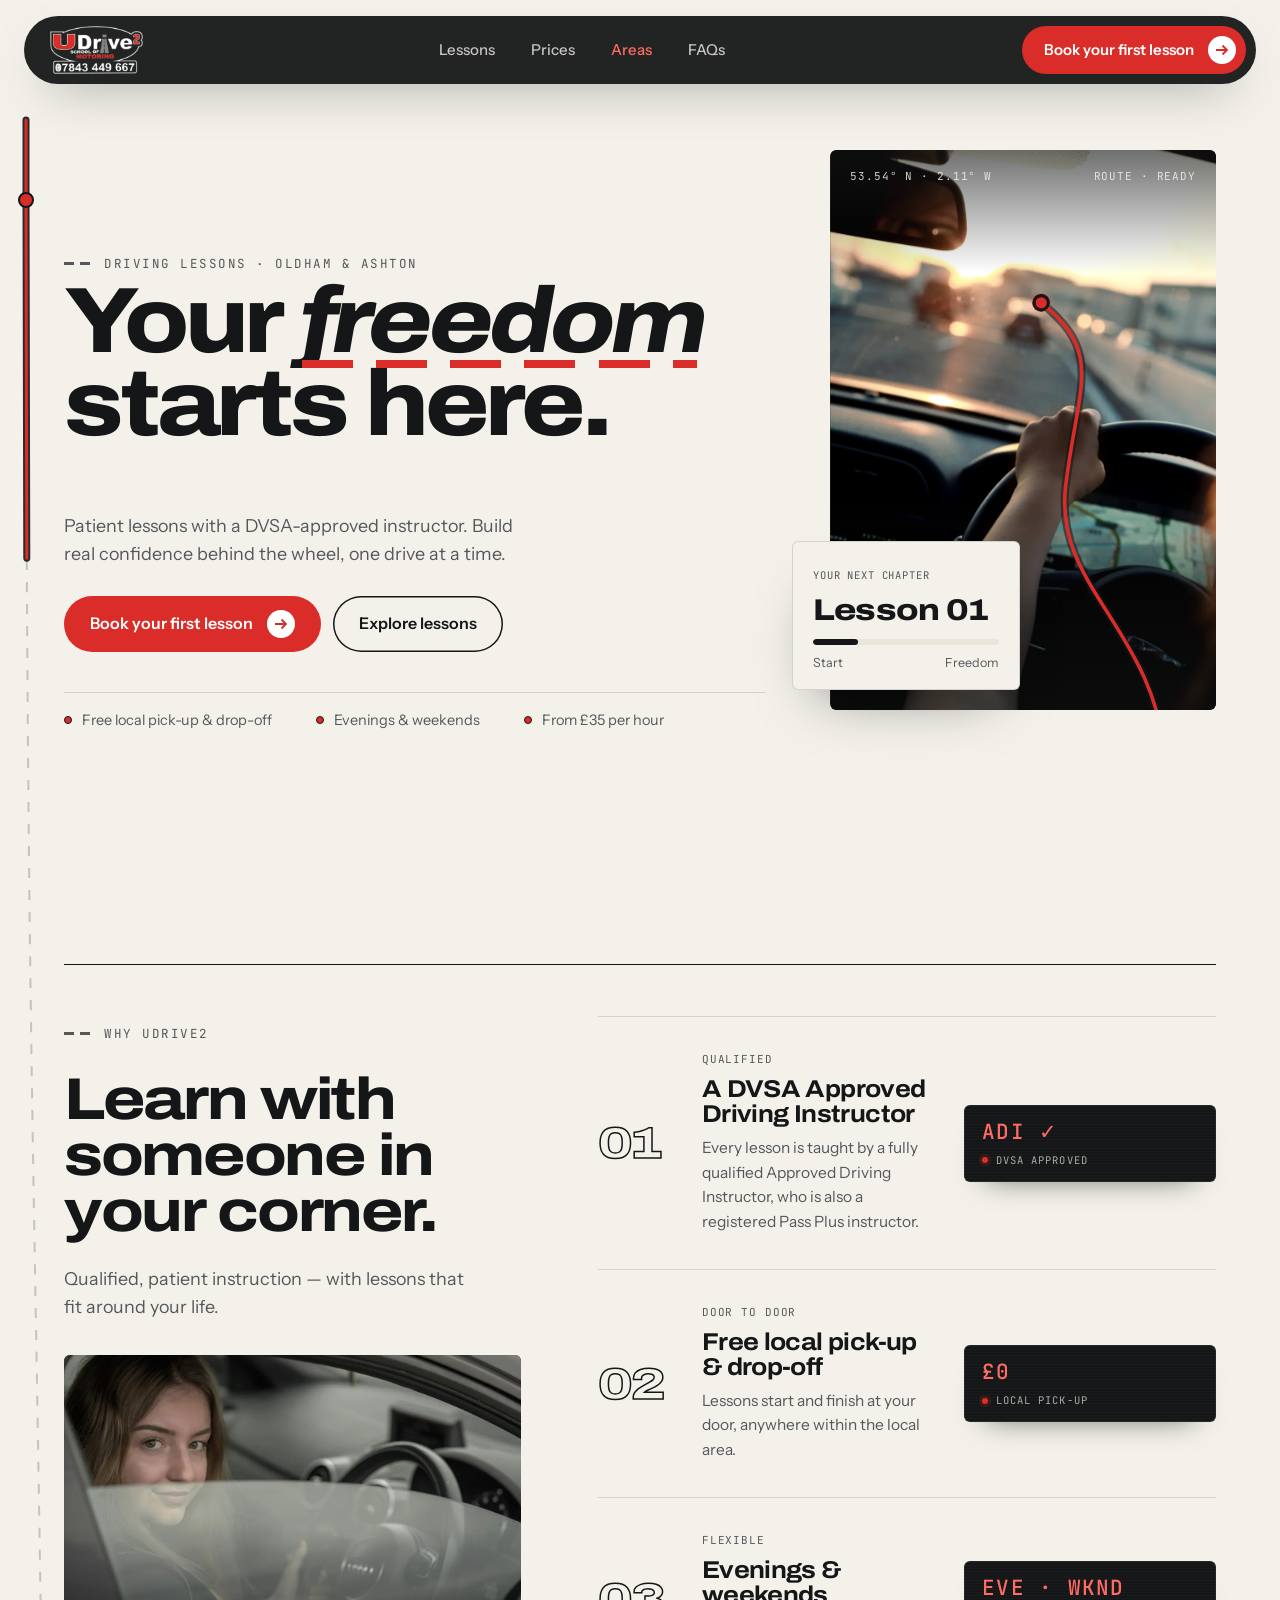
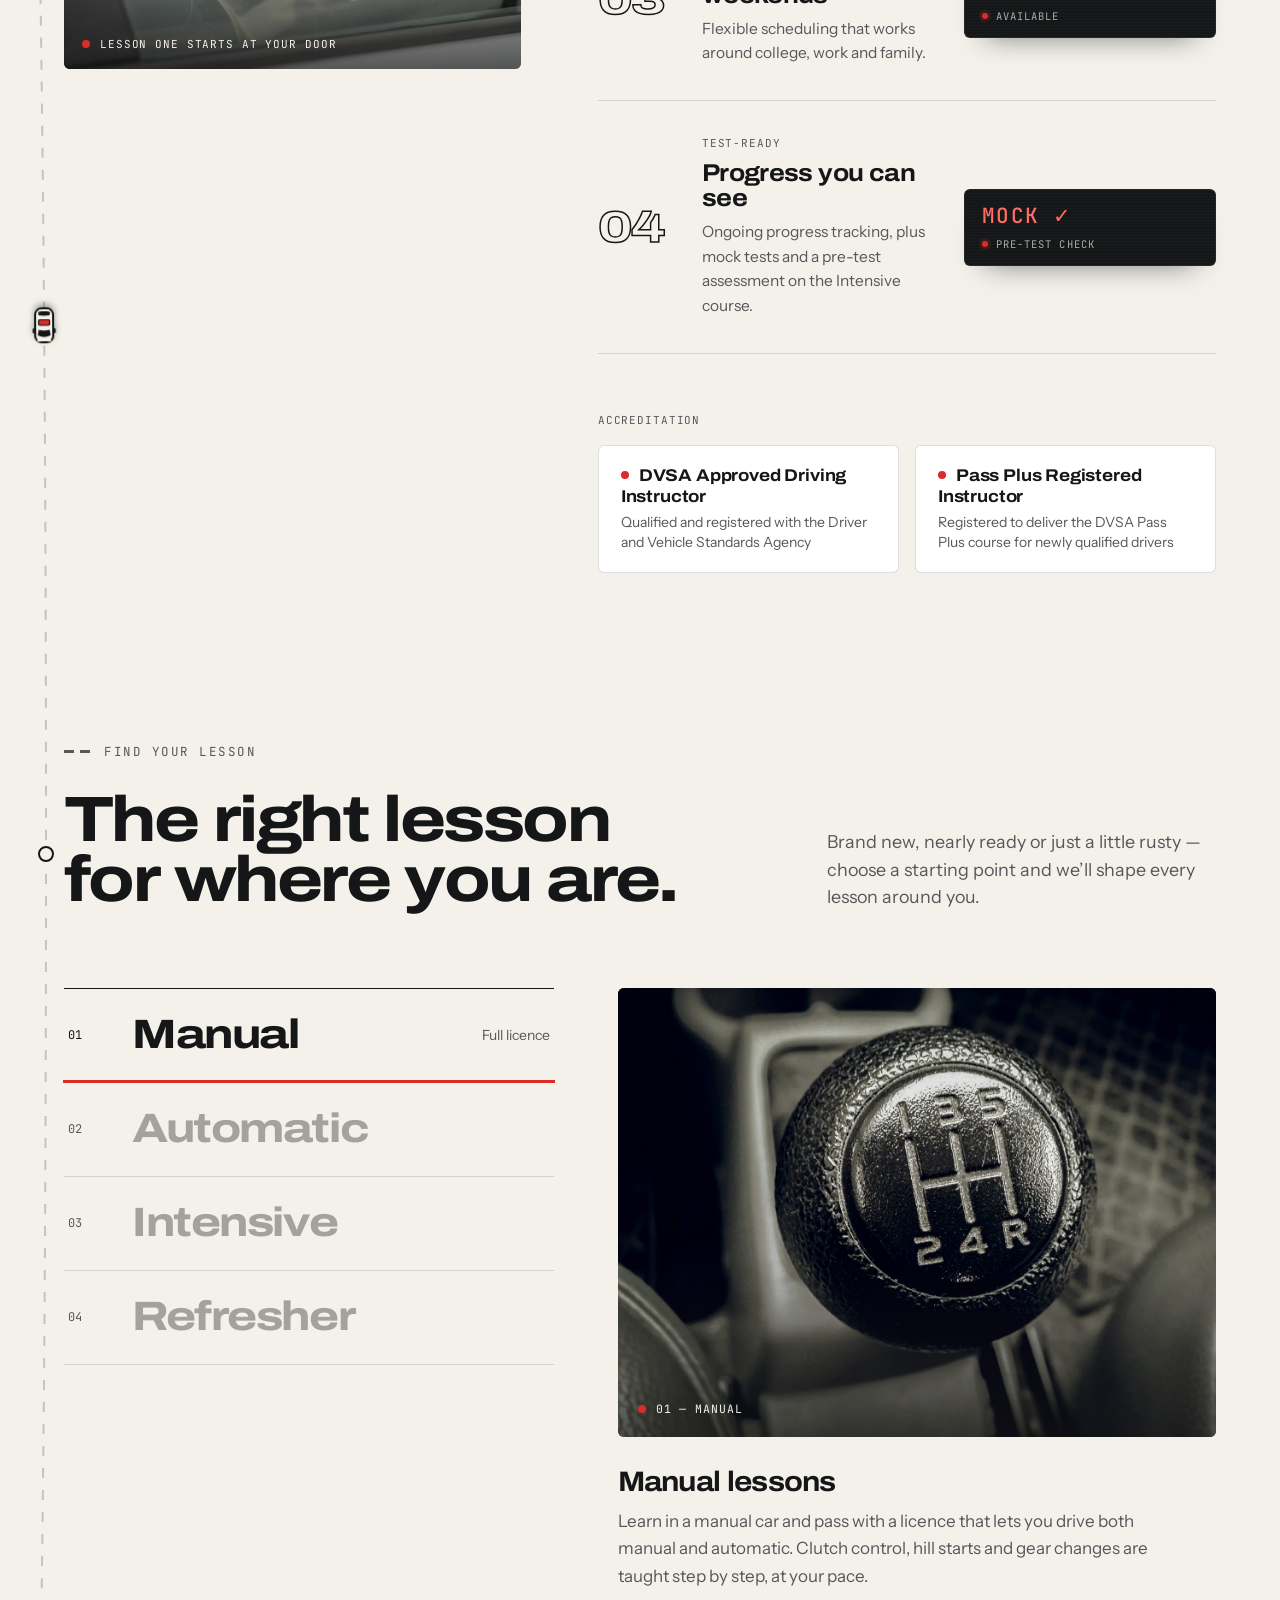
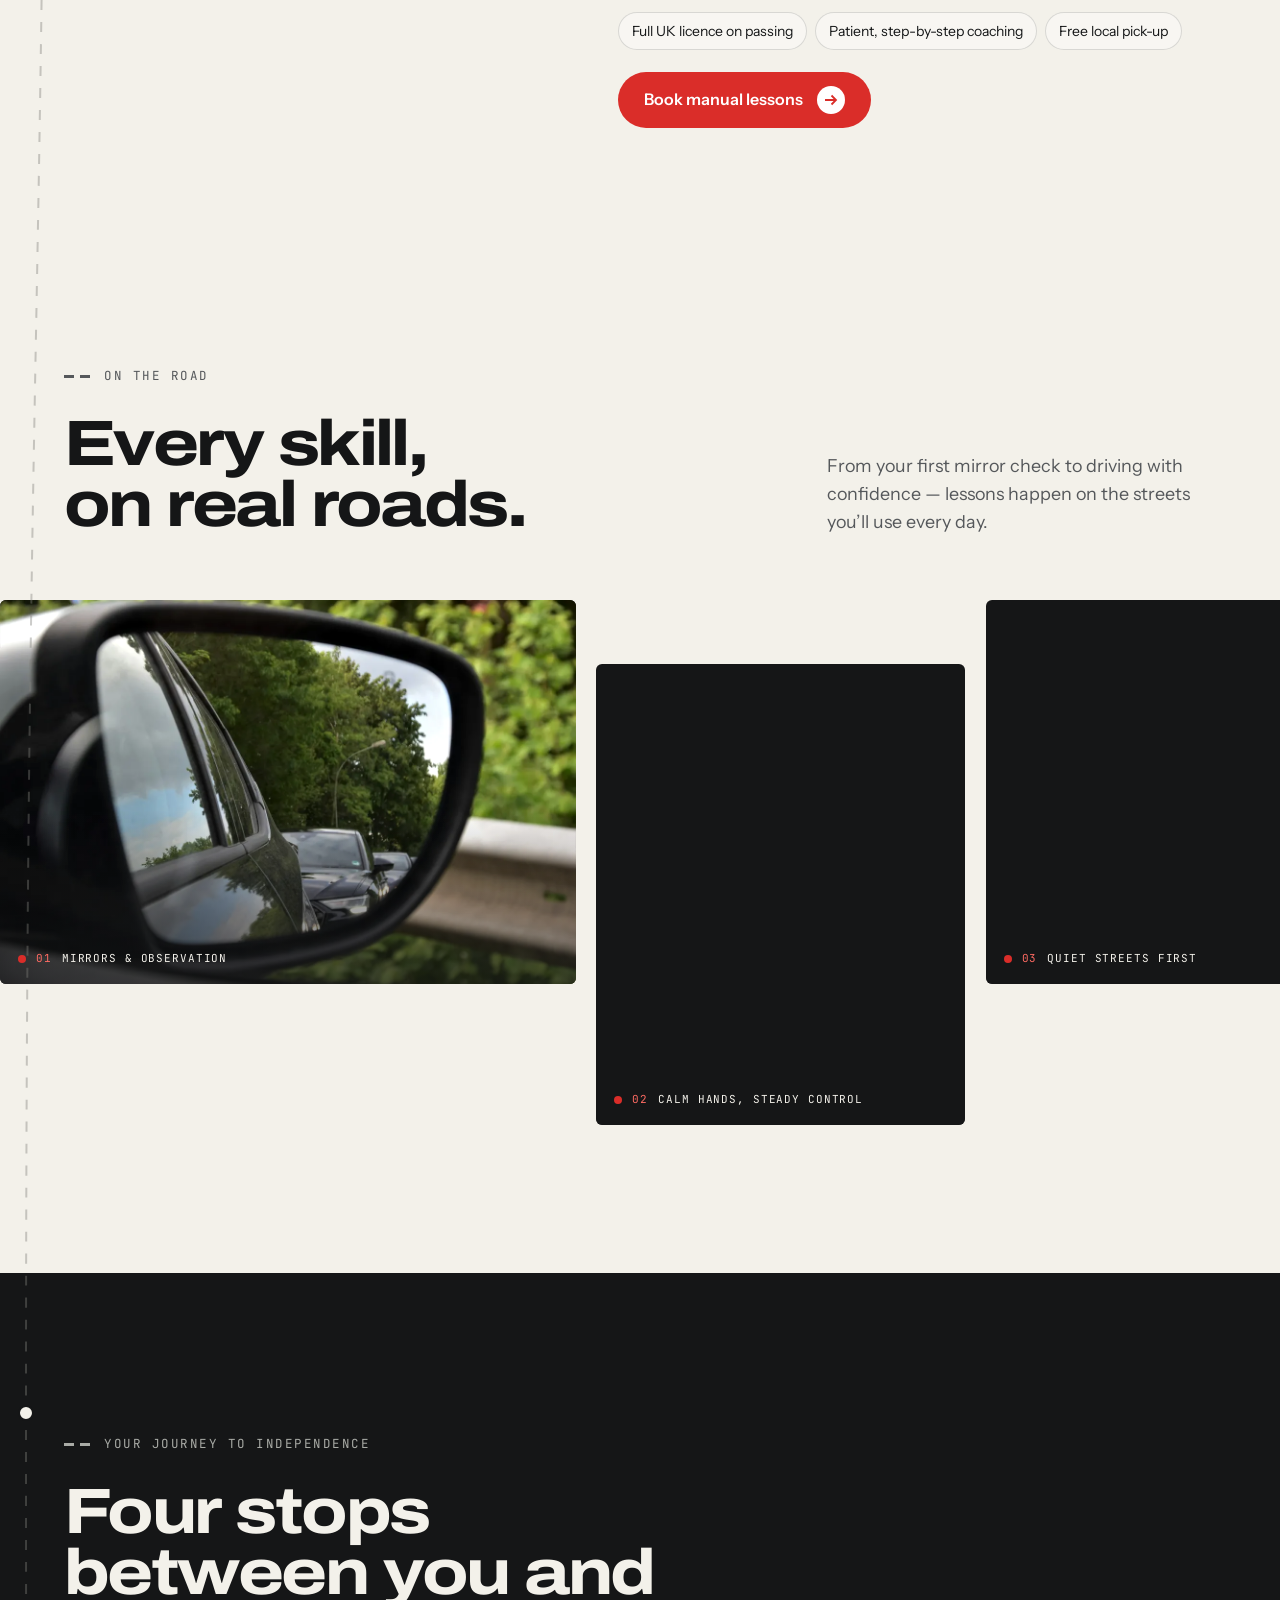
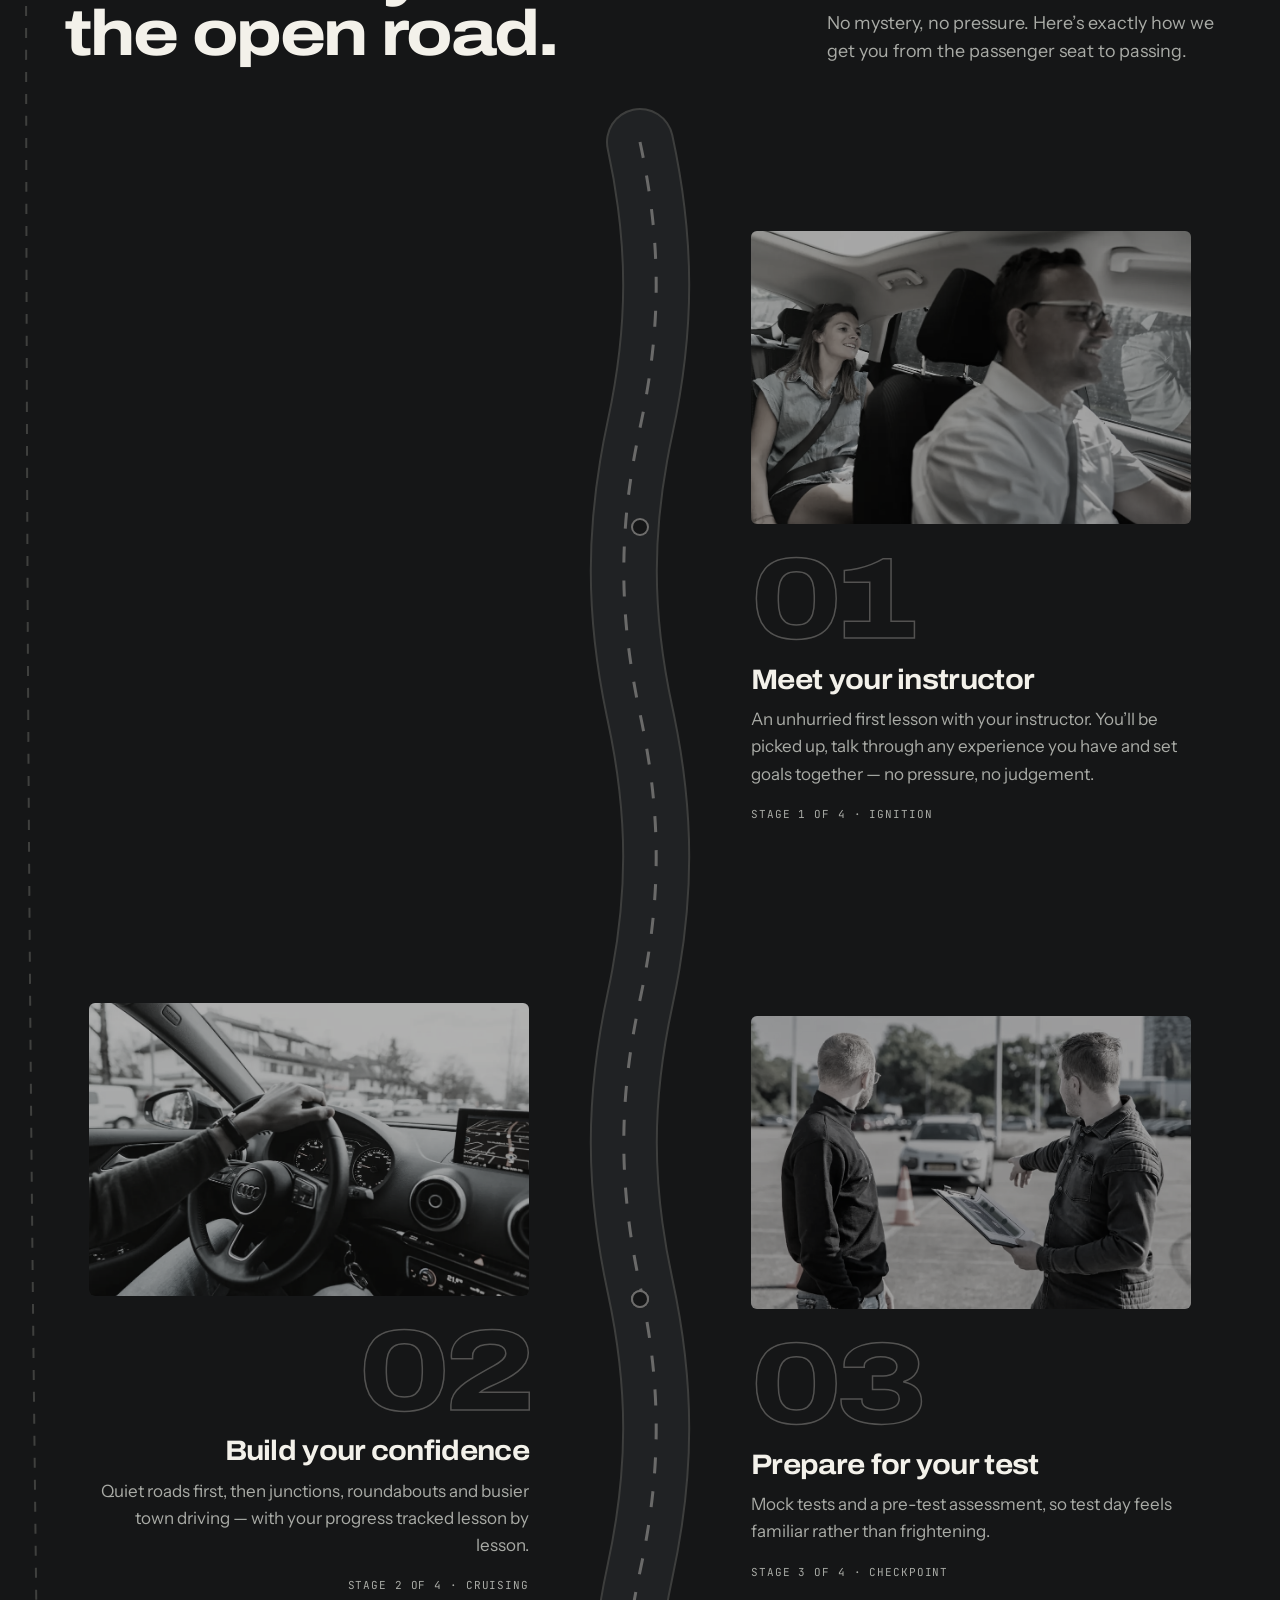
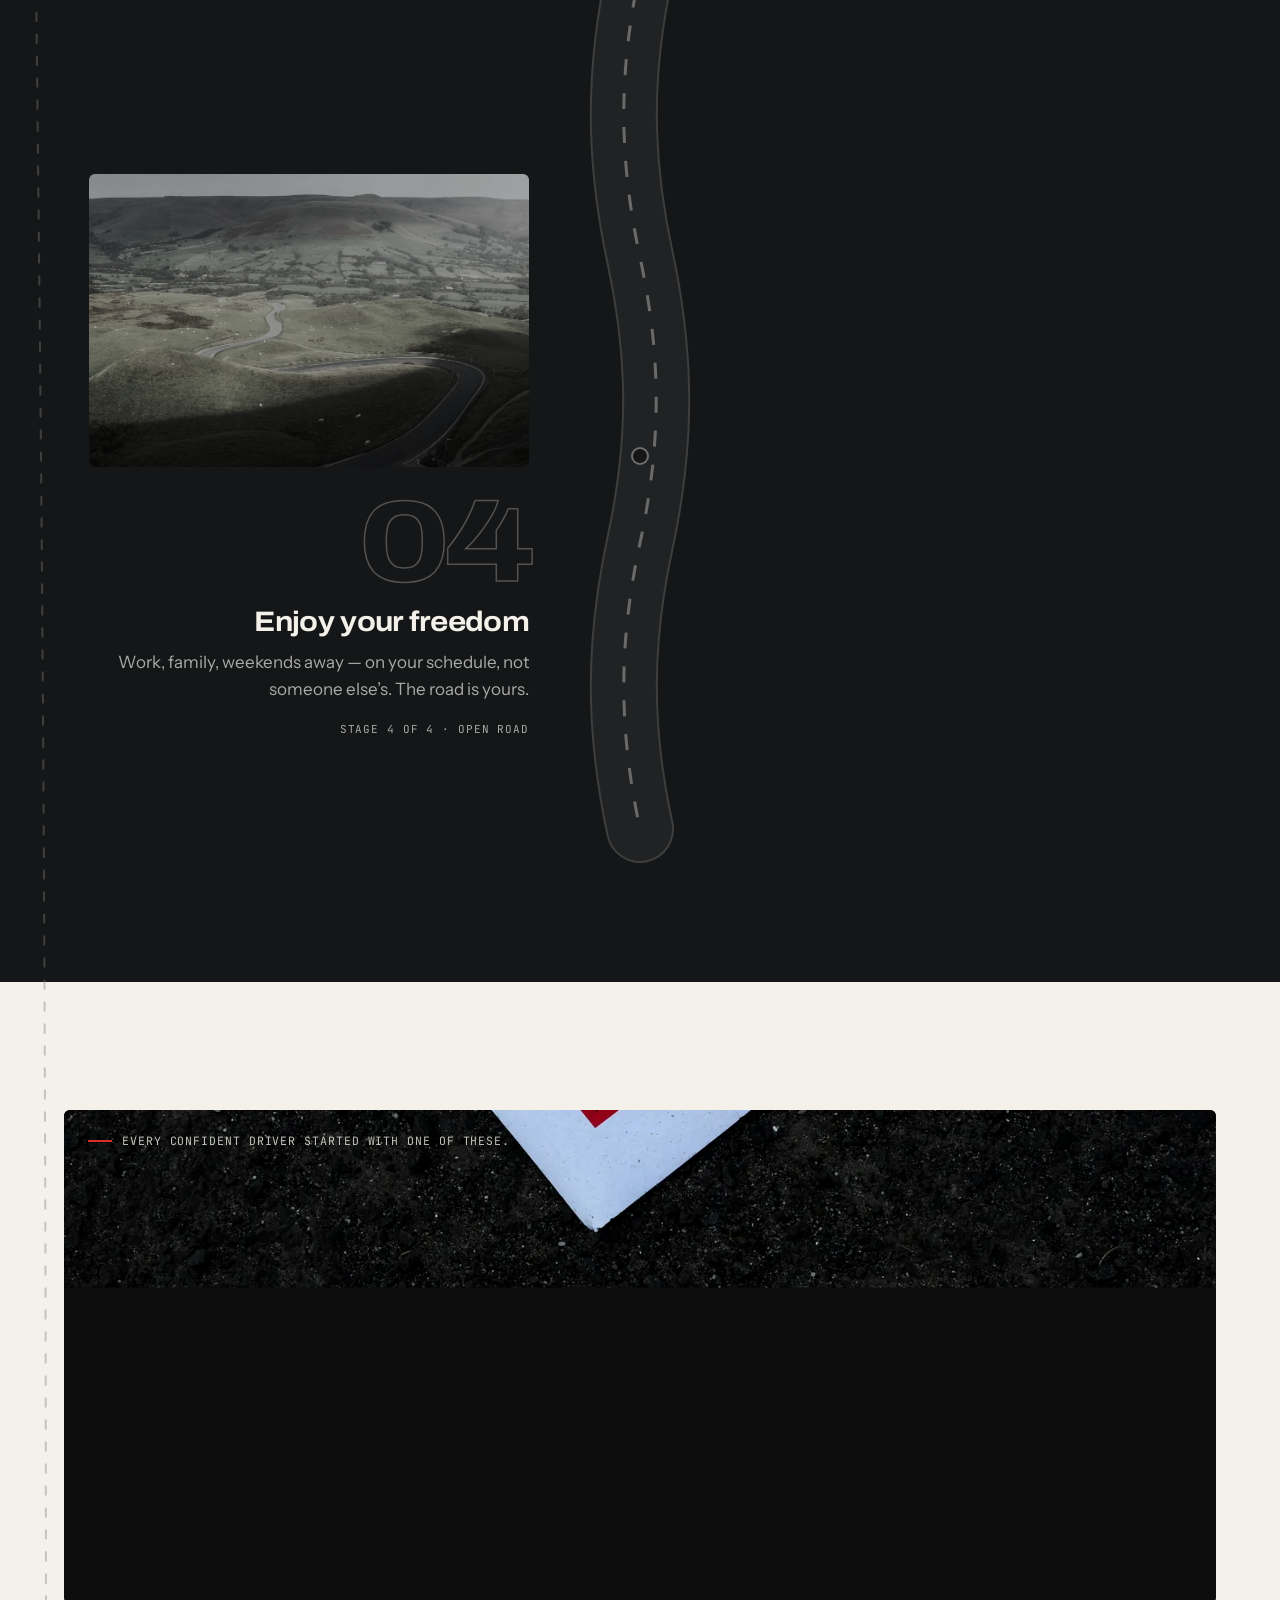
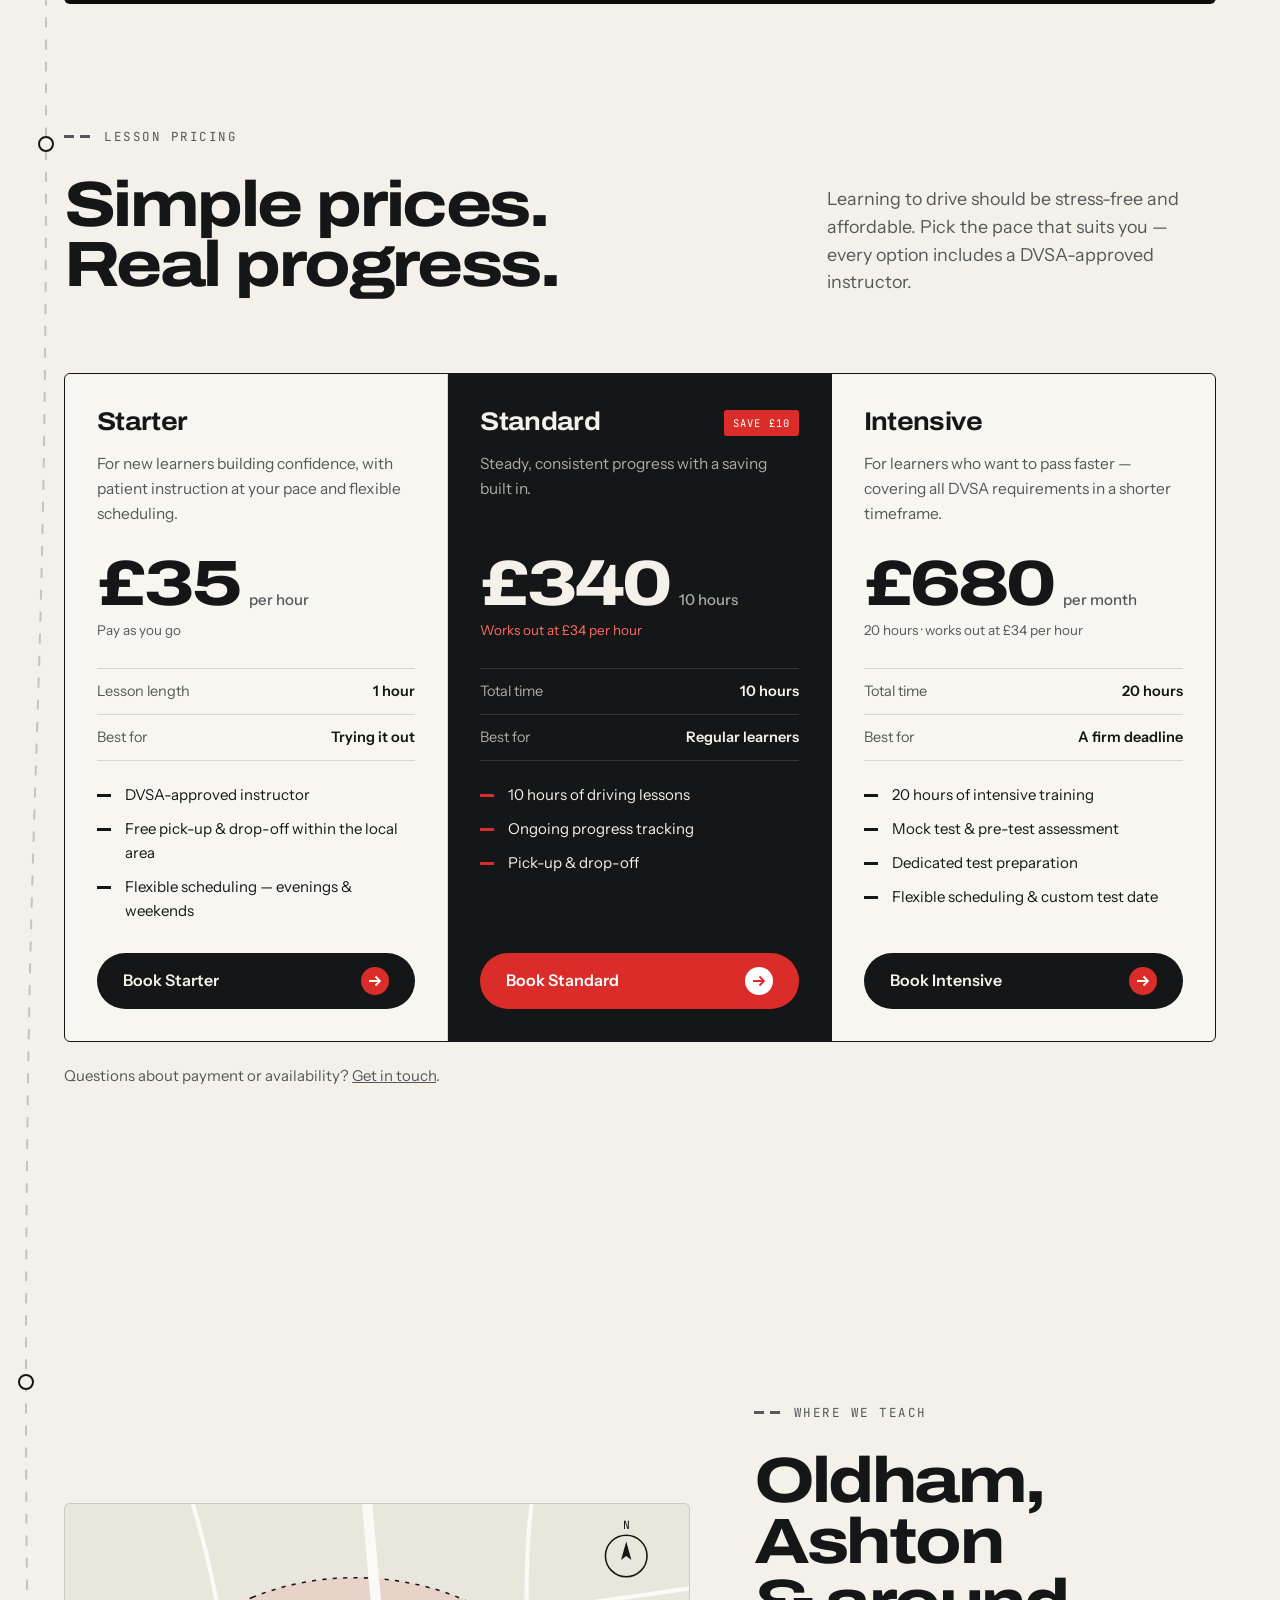
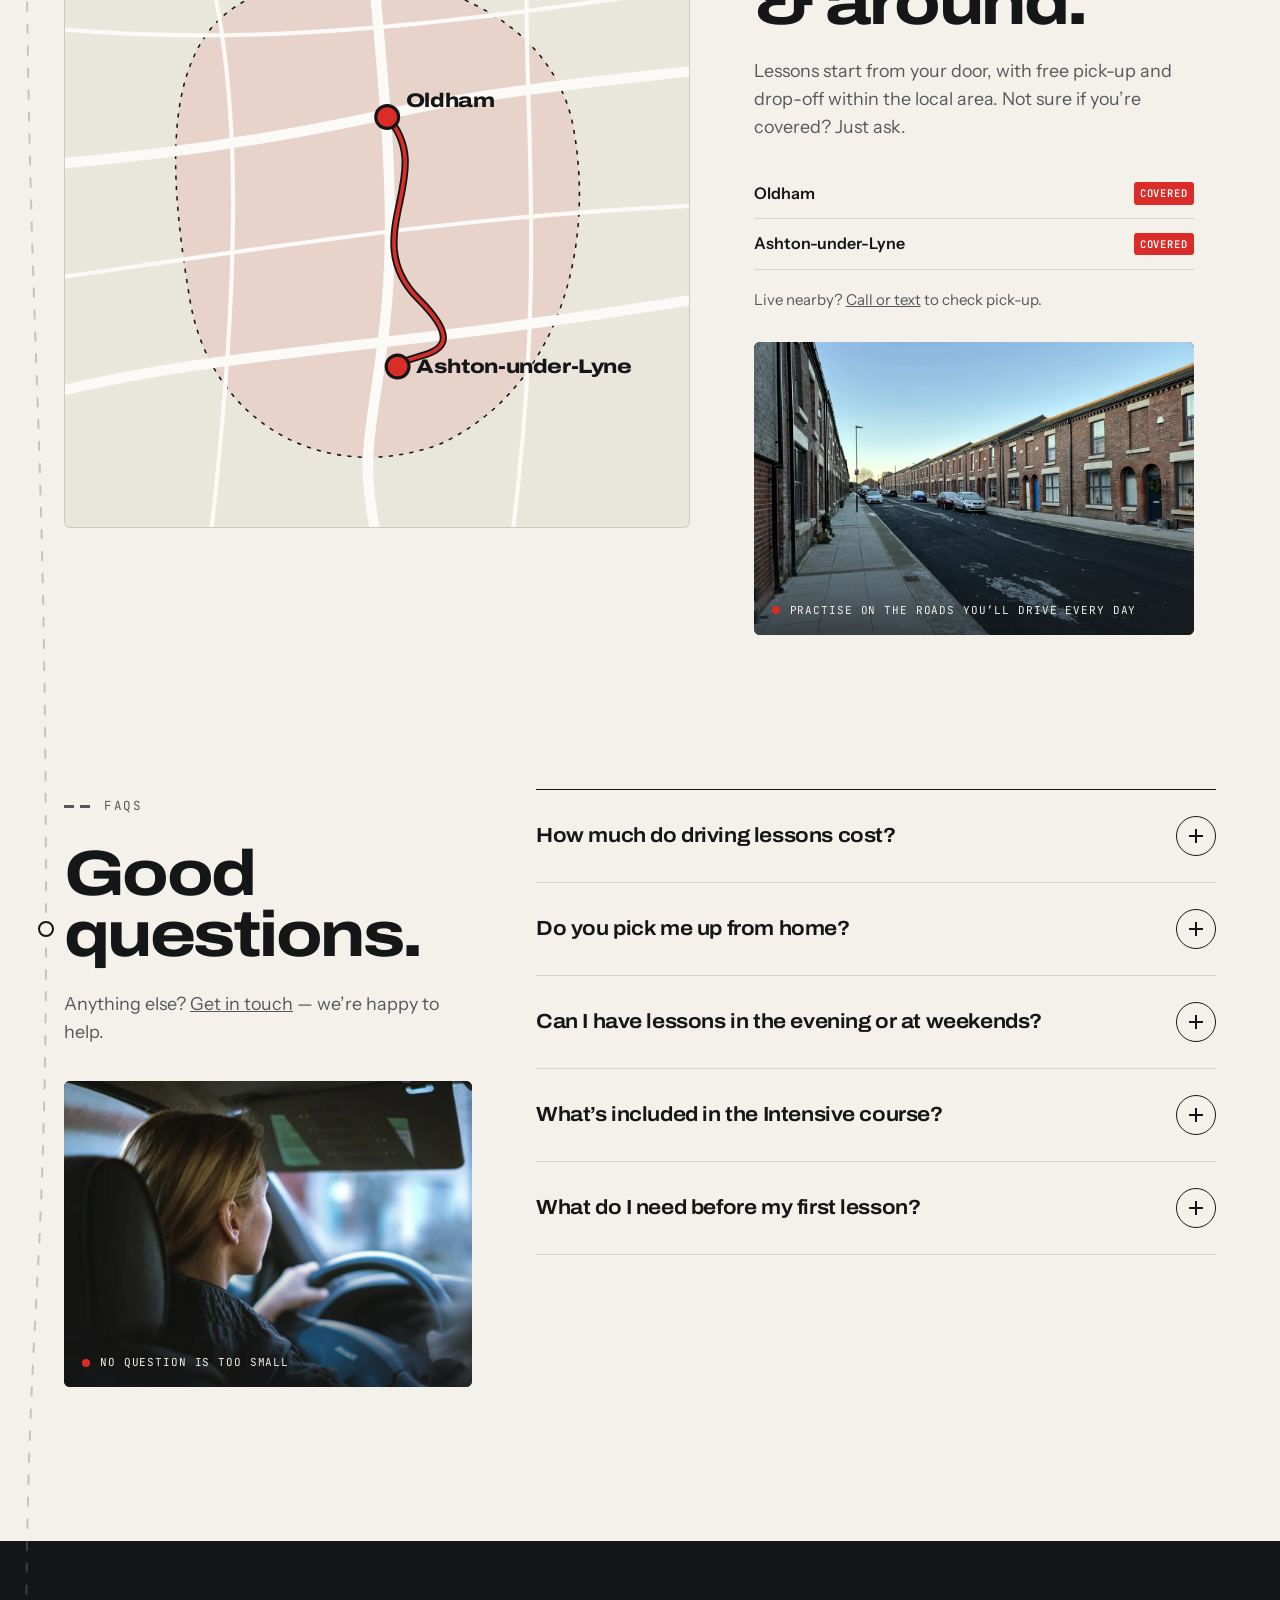
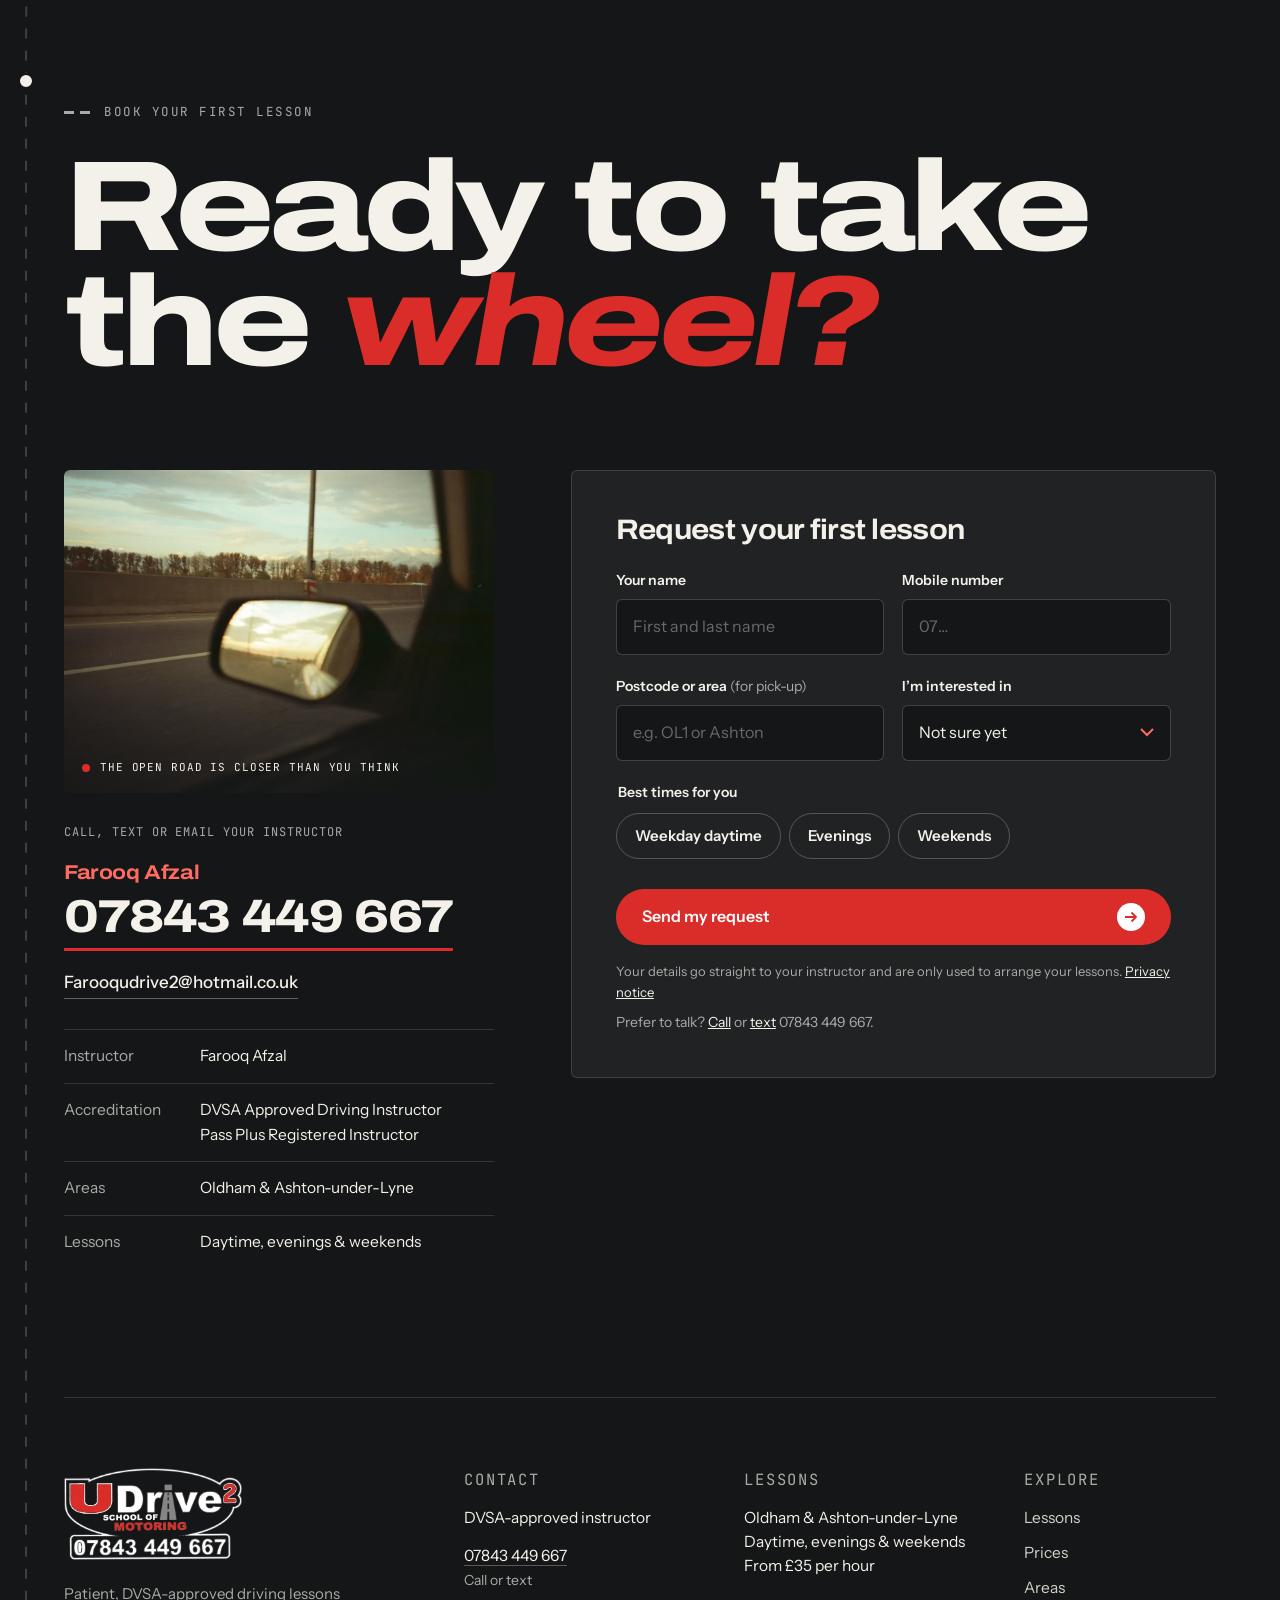
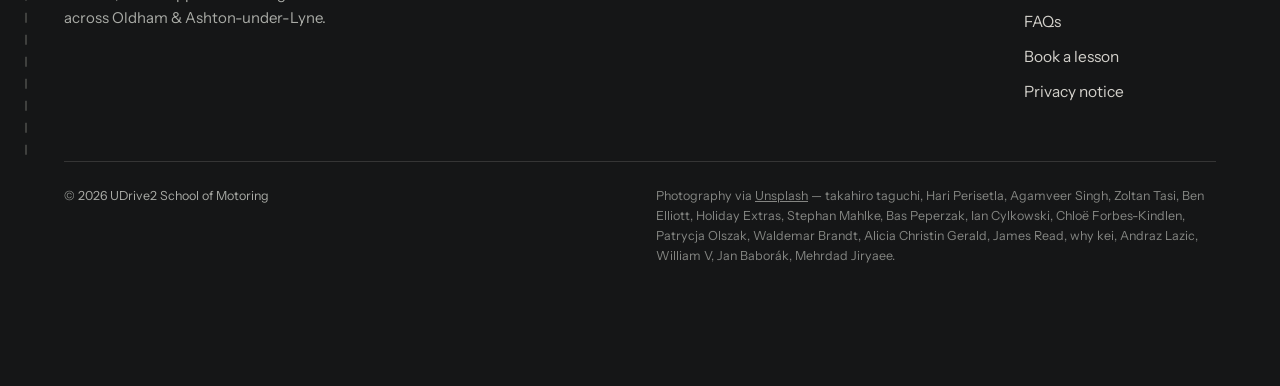
==== commit 5a9bbed7: "Add instructor's full name, email and DVSA ADI / Pass Plus accreditation Co-Authored-By: Claude Opus" ====
--- a/index.html
+++ b/index.html
@@ -251,6 +251,18 @@
 .photo figcaption{position:absolute;left:18px;right:18px;bottom:16px;z-index:2;color:var(--paper);font-size:11px;display:flex;gap:10px;align-items:center}
 .photo figcaption::before{content:"";flex:none;width:8px;height:8px;border-radius:50%;background:var(--accent)}
 .trust__photo{margin-top:34px;aspect-ratio:16/11}
+.accred{margin-top:clamp(40px,4.5vw,60px)}
+.accred__k{display:block;color:var(--muted);font-size:11px;margin:0 0 16px}
+.accred__list{list-style:none;margin:0;padding:0;display:grid;grid-template-columns:repeat(2,minmax(0,1fr));gap:16px}
+.accred__item{display:flex;align-items:center;gap:18px;padding:20px 22px;border:1px solid var(--rule);border-radius:var(--radius);background:#fff;transition:border-color .3s,transform .4s var(--ease-out)}
+.accred__item:hover{border-color:var(--ink);transform:translateY(-2px)}
+.accred__logo{flex:none;height:56px;width:auto;max-width:120px;object-fit:contain}
+.accred__logo[hidden]{display:none!important}
+.accred__item strong{display:block;font-family:var(--display);font-stretch:110%;font-weight:700;font-size:17px;letter-spacing:-.01em;line-height:1.2;color:var(--ink)}
+.accred__item span{display:block;margin-top:6px;font-size:14px;color:var(--muted);line-height:1.4}
+.accred__item strong::before{content:"";display:inline-block;width:8px;height:8px;margin-right:10px;border-radius:50%;background:var(--accent);vertical-align:.12em}
+.accred__item:has(.accred__logo:not([hidden])) strong::before{display:none}
+@media (max-width:640px){.accred__list{grid-template-columns:1fr}}
 @media (max-height:860px){.trust__intro{position:static}}
 
 /* ==========================================================================
@@ -437,6 +449,8 @@
 .contact{display:grid;gap:30px}
 .contact__name{margin:0 0 6px;font-family:var(--display);font-stretch:115%;font-weight:700;font-size:20px;letter-spacing:-.02em;color:var(--accent-hi)}
 .contact__tel{font-family:var(--display);font-stretch:120%;font-weight:800;font-size:clamp(2rem,3.6vw,3rem);letter-spacing:-.03em;text-decoration:none;line-height:1;display:inline-block;border-bottom:3px solid var(--accent);padding-bottom:8px}
+.contact__email{display:table;margin-top:18px;font-size:17px;font-weight:500;color:var(--paper);text-decoration:none;border-bottom:1px solid rgba(243,241,234,.35);padding-bottom:2px;word-break:break-all;transition:color .25s,border-color .25s}
+.contact__email:hover{color:var(--accent-hi);border-color:var(--accent-hi)}
 .contact dl{margin:0;display:grid;gap:0}
 .contact dl div{display:grid;grid-template-columns:120px 1fr;gap:16px;padding:14px 0;border-top:1px solid var(--rule-ink);font-size:15.5px}
 .contact dt{color:var(--muted-on-ink)}
@@ -690,13 +704,14 @@
             <figcaption class="mono">Lesson one starts at your door</figcaption>
           </figure>
         </div>
+        <div class="trust__body">
         <ol class="creds">
           <li class="cred reveal">
             <span class="cred__n" aria-hidden="true">01</span>
             <div>
               <span class="cred__k mono">Qualified</span>
-              <h3 class="h3">A DVSA-approved instructor</h3>
-              <p>Every lesson is taught by a fully qualified Approved Driving Instructor.</p>
+              <h3 class="h3">A DVSA Approved Driving Instructor</h3>
+              <p>Every lesson is taught by a fully qualified Approved Driving Instructor, who is also a registered Pass Plus instructor.</p>
             </div>
             <div class="readout" aria-hidden="true"><span class="readout__v">ADI ✓</span><span class="readout__k">DVSA approved</span></div>
           </li>
@@ -728,6 +743,23 @@
             <div class="readout" aria-hidden="true"><span class="readout__v">MOCK ✓</span><span class="readout__k">Pre-test check</span></div>
           </li>
         </ol>
+
+        <div class="accred reveal" style="--d:.1">
+          <p class="accred__k mono">Accreditation</p>
+          <ul class="accred__list">
+            <li class="accred__item">
+              <!-- Official DVSA ADI logo: save the artwork DVSA issues to Farooq as assets/dvsa-adi-logo.png and it appears automatically -->
+              <img class="accred__logo" src="assets/dvsa-adi-logo.png" alt="DVSA Approved Driving Instructor logo" height="56" hidden onload="this.hidden=false" decoding="async">
+              <div><strong>DVSA Approved Driving Instructor</strong><span>Qualified and registered with the Driver and Vehicle Standards Agency</span></div>
+            </li>
+            <li class="accred__item">
+              <!-- Official Pass Plus logo: save as assets/pass-plus-logo.png and it appears automatically -->
+              <img class="accred__logo" src="assets/pass-plus-logo.png" alt="Pass Plus logo" height="56" hidden onload="this.hidden=false" decoding="async">
+              <div><strong>Pass Plus Registered Instructor</strong><span>Registered to deliver the DVSA Pass Plus course for newly qualified drivers</span></div>
+            </li>
+          </ul>
+        </div>
+        </div>
       </div>
     </div>
   </section>
@@ -1043,12 +1075,14 @@
             <figcaption class="mono">The open road is closer than you think</figcaption>
           </figure>
           <div>
-            <p class="mono" style="color:var(--muted-on-ink);margin:0 0 14px">Call or text your instructor</p>
-            <p class="contact__name">Mr. Farooq</p>
-            <a class="contact__tel" href="tel:+447843449667" aria-label="Call Mr. Farooq on 07843 449 667">07843 449 667</a>
+            <p class="mono" style="color:var(--muted-on-ink);margin:0 0 14px">Call, text or email your instructor</p>
+            <p class="contact__name">Farooq Afzal</p>
+            <a class="contact__tel" href="tel:+447843449667" aria-label="Call Farooq Afzal on 07843 449 667">07843 449 667</a>
+            <a class="contact__email" href="mailto:Farooqudrive2@hotmail.co.uk">Farooqudrive2@hotmail.co.uk</a>
           </div>
           <dl>
-            <div><dt>Instructor</dt><dd>Mr. Farooq · DVSA-approved</dd></div>
+            <div><dt>Instructor</dt><dd>Farooq Afzal</dd></div>
+            <div><dt>Accreditation</dt><dd>DVSA Approved Driving Instructor<br>Pass Plus Registered Instructor</dd></div>
             <div><dt>Areas</dt><dd>Oldham &amp; Ashton-under-Lyne</dd></div>
             <div><dt>Lessons</dt><dd>Daytime, evenings &amp; weekends</dd></div>
           </dl>
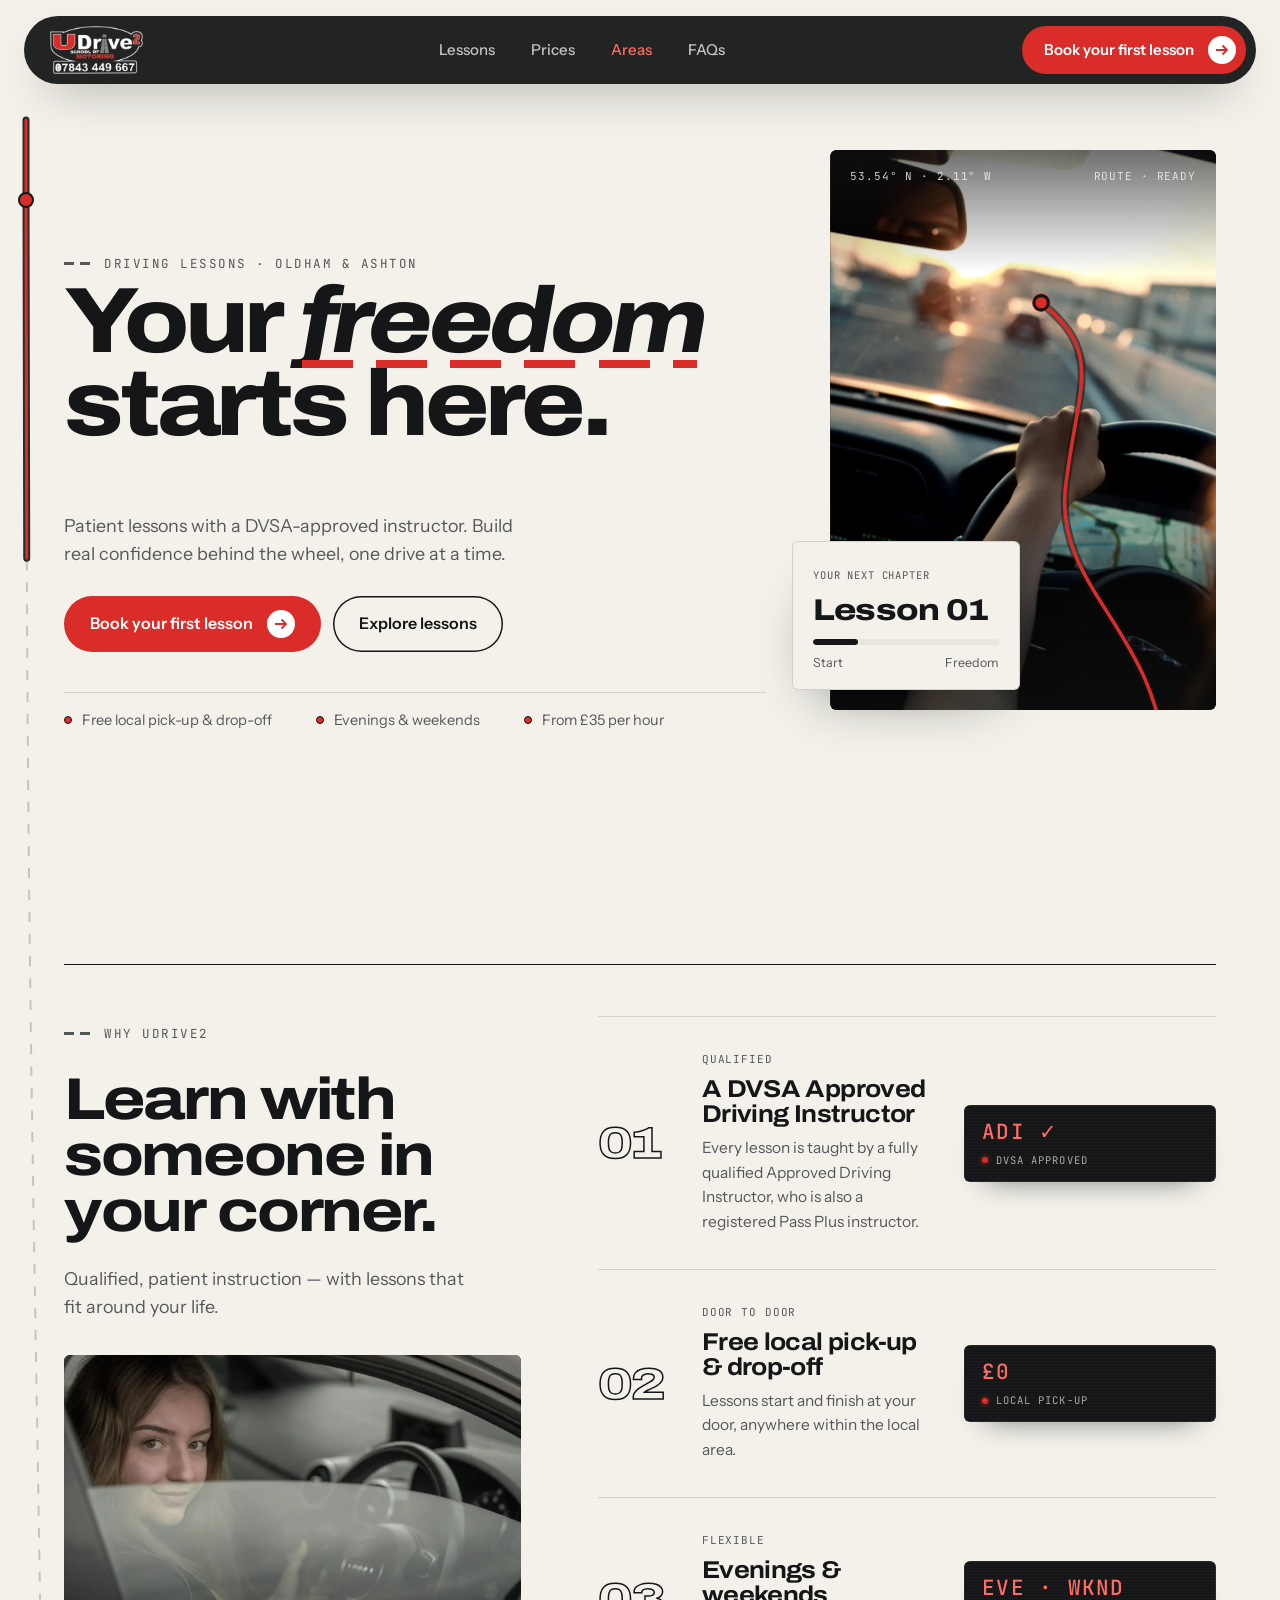
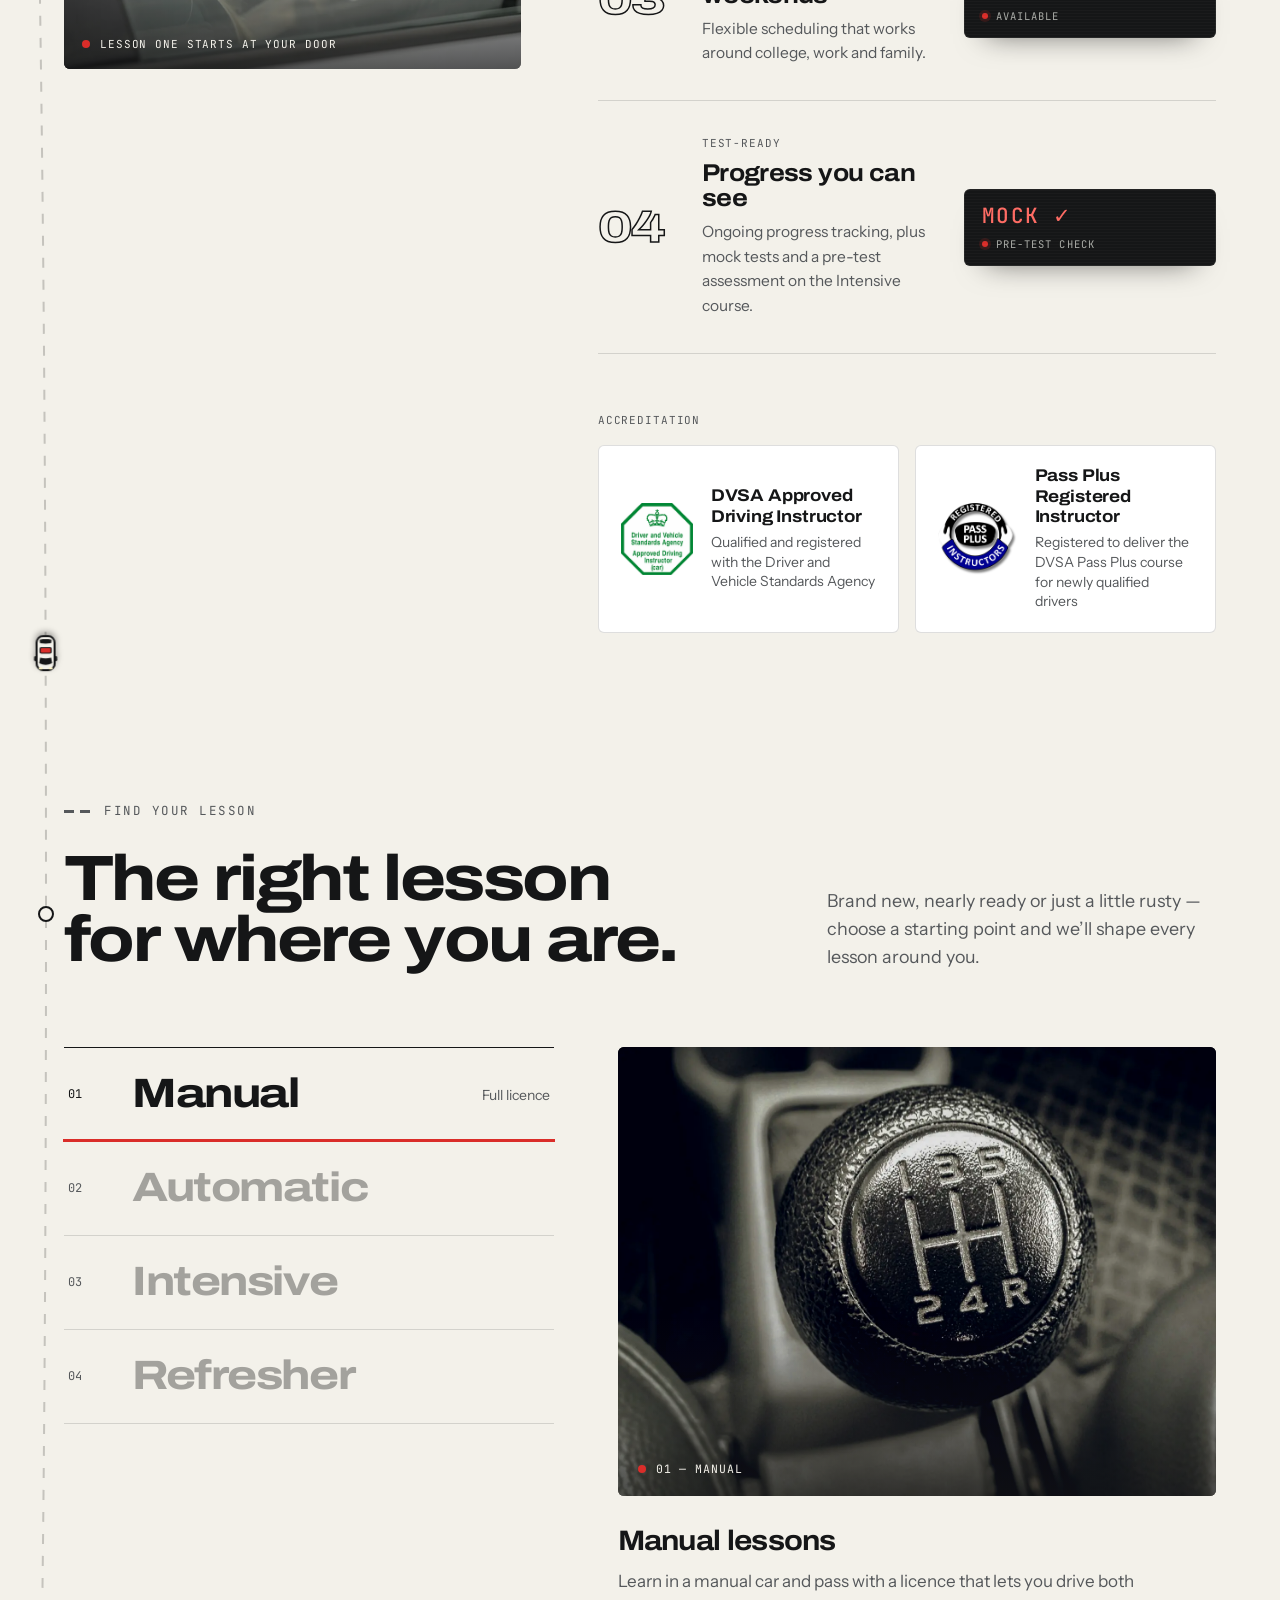
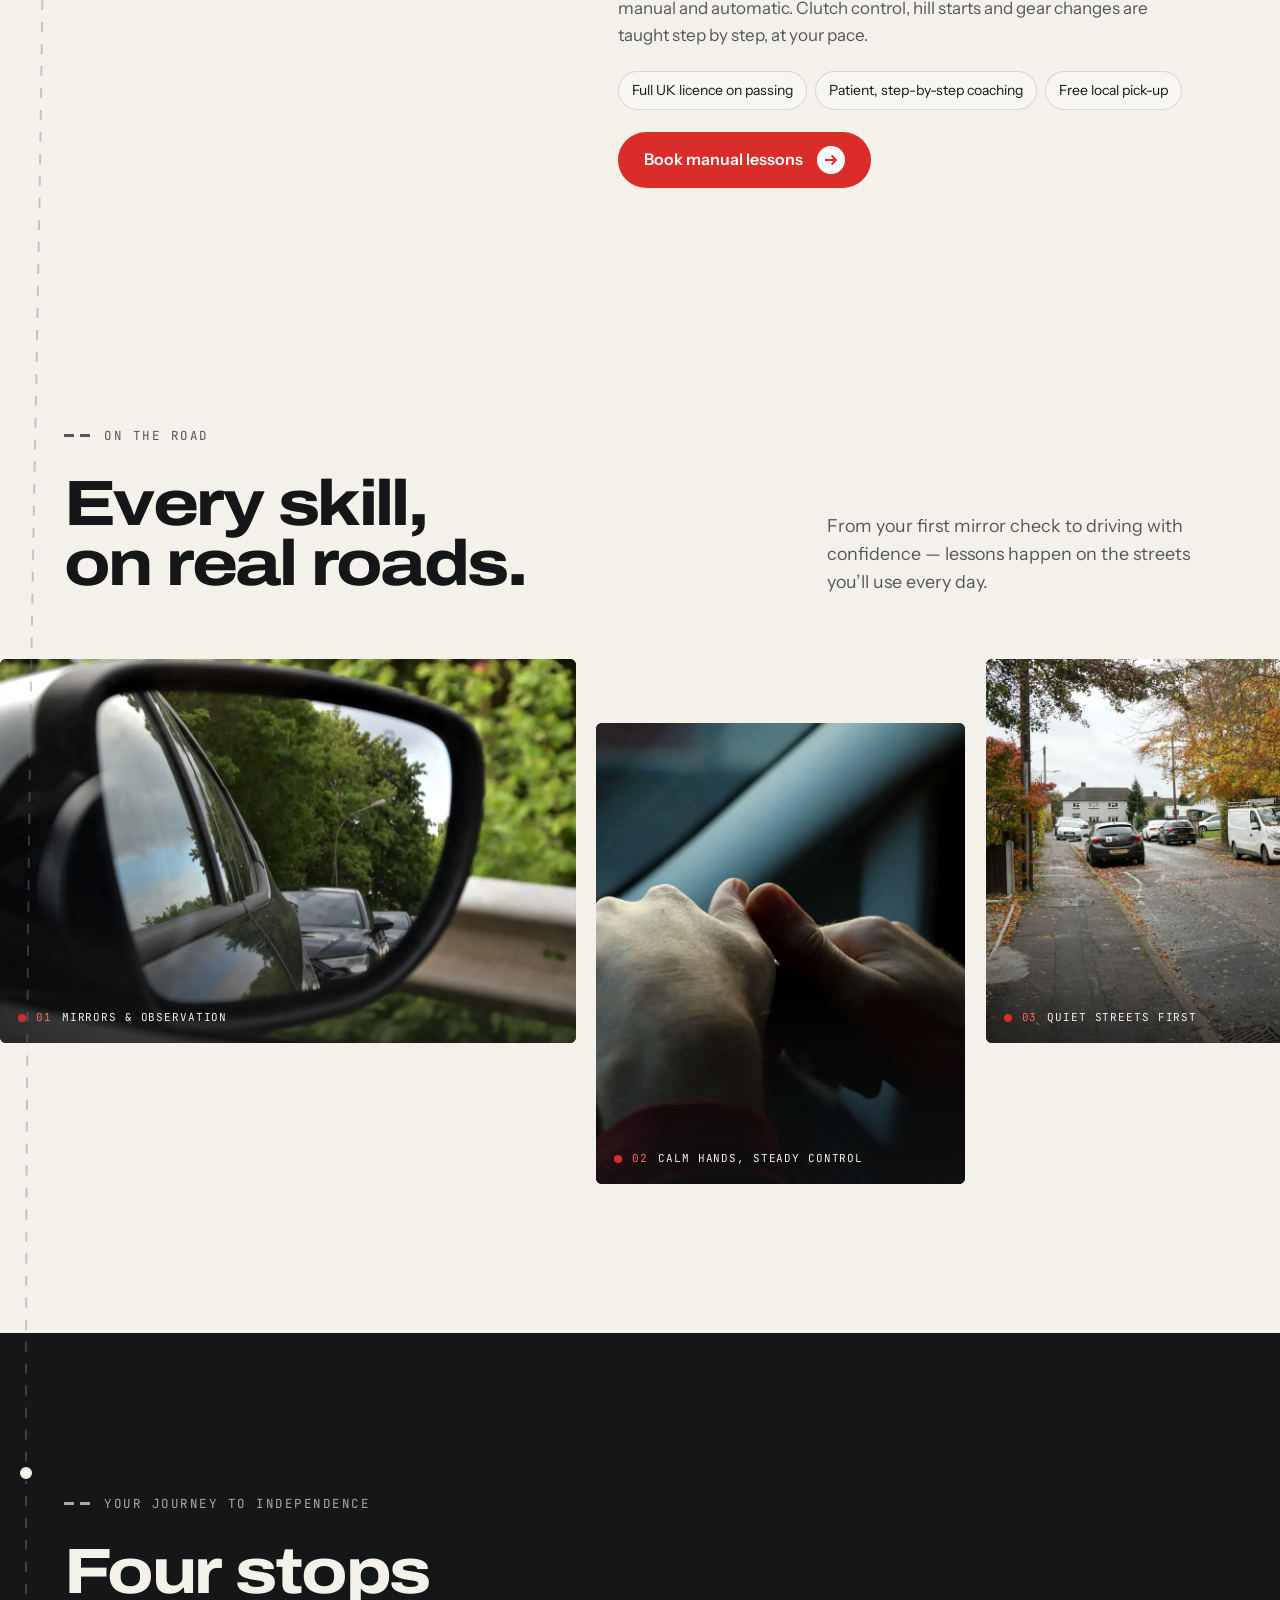
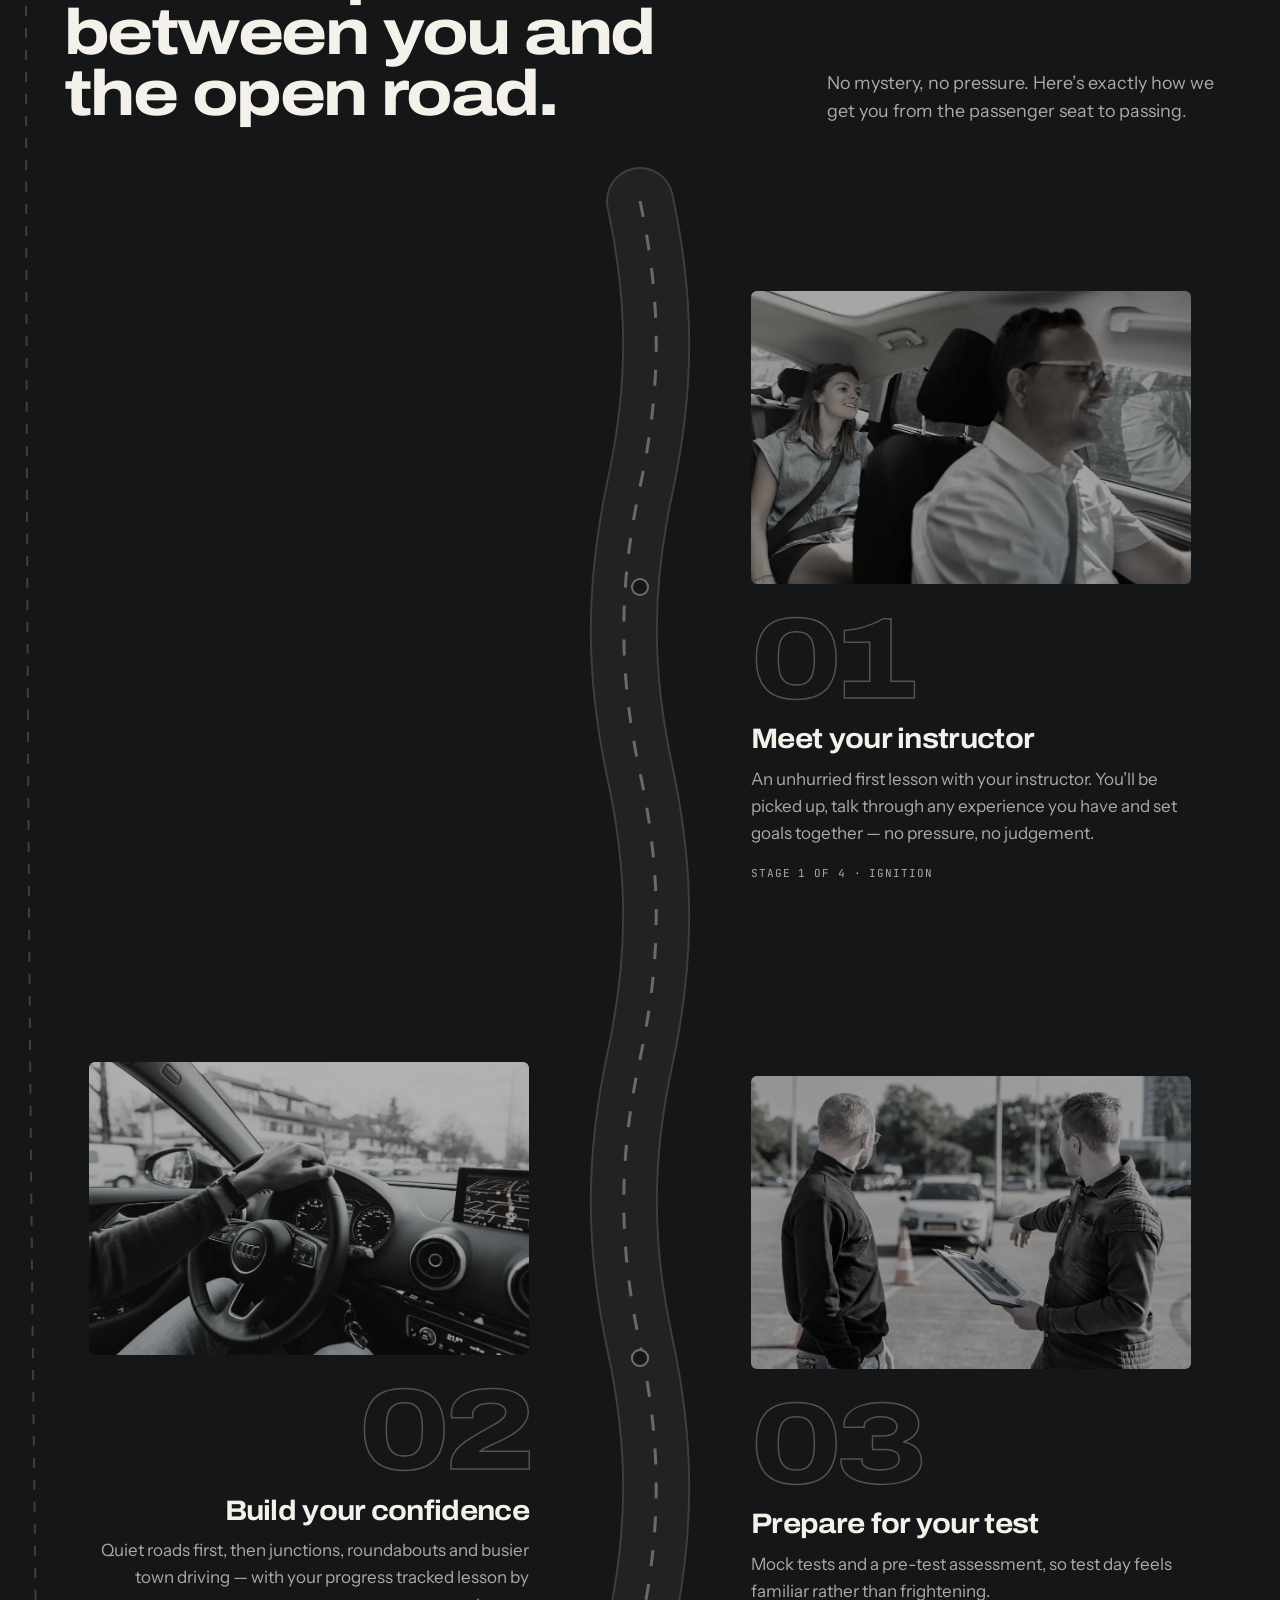
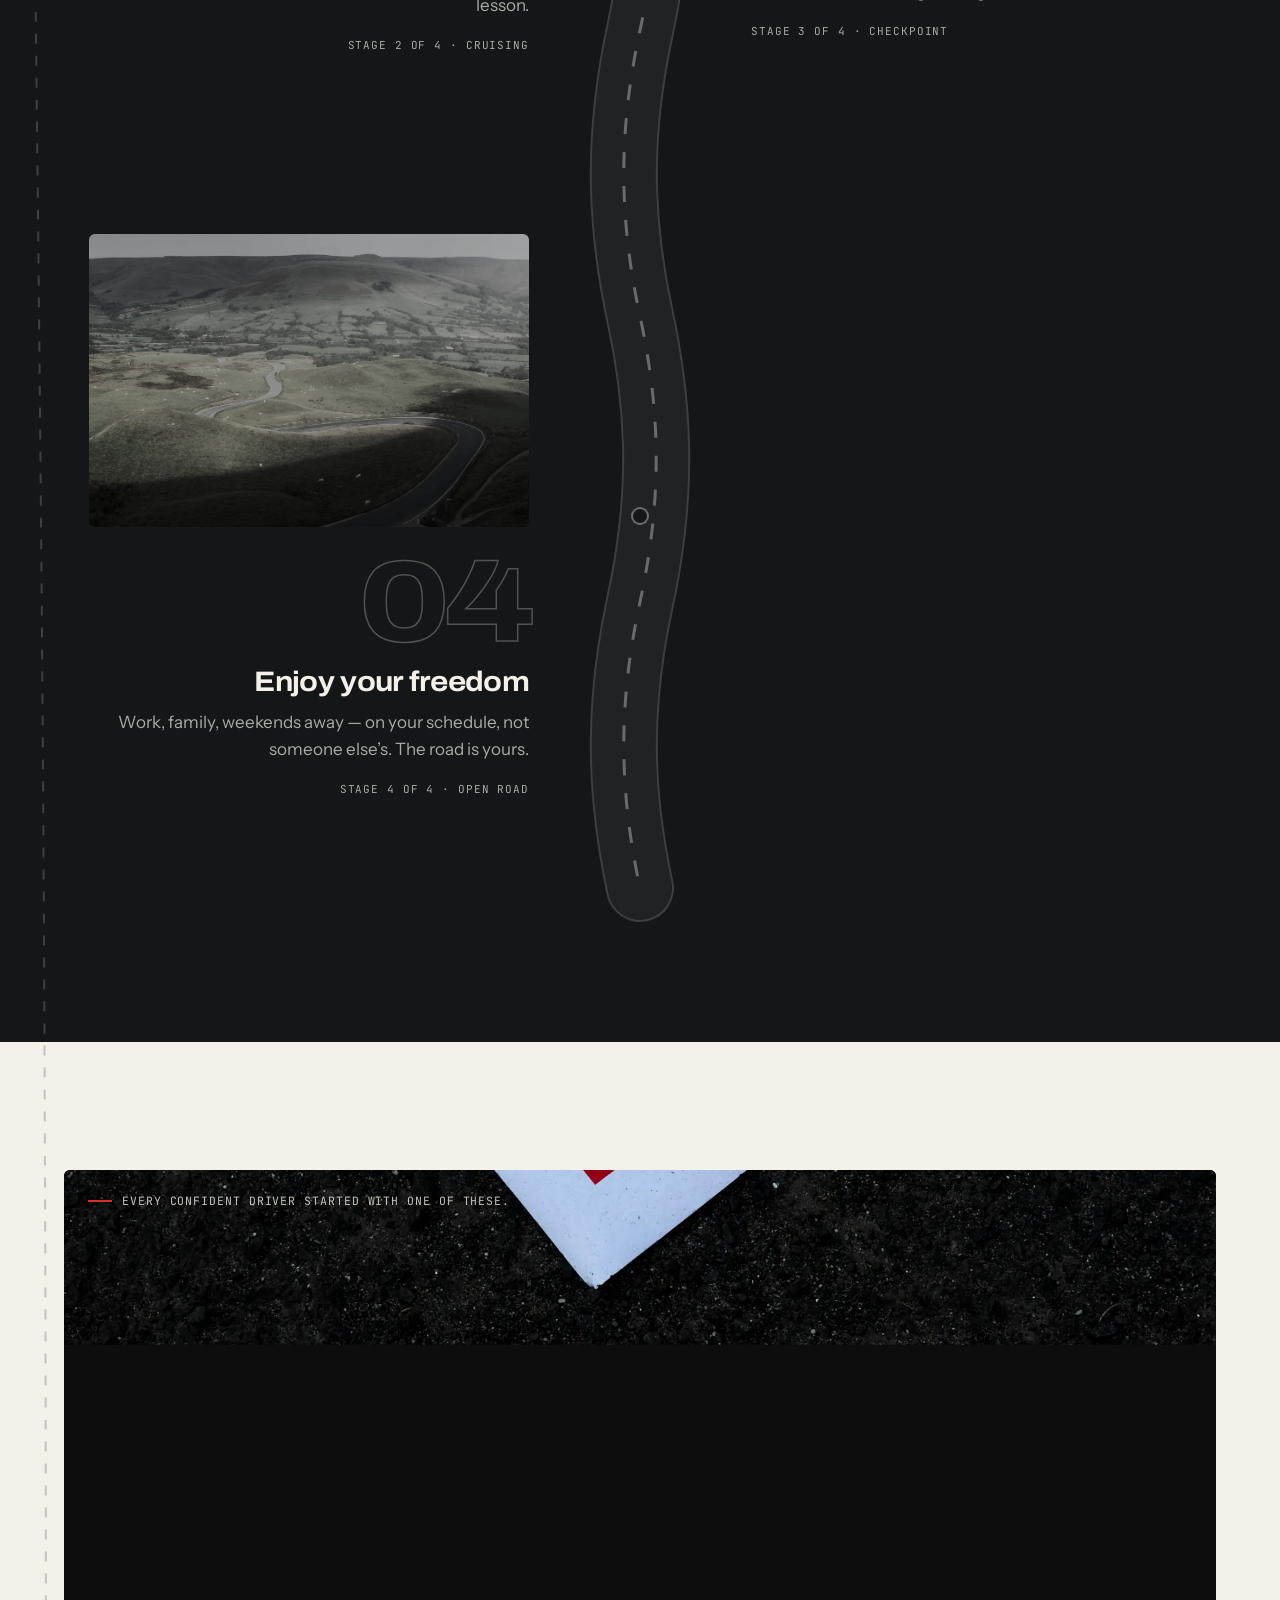
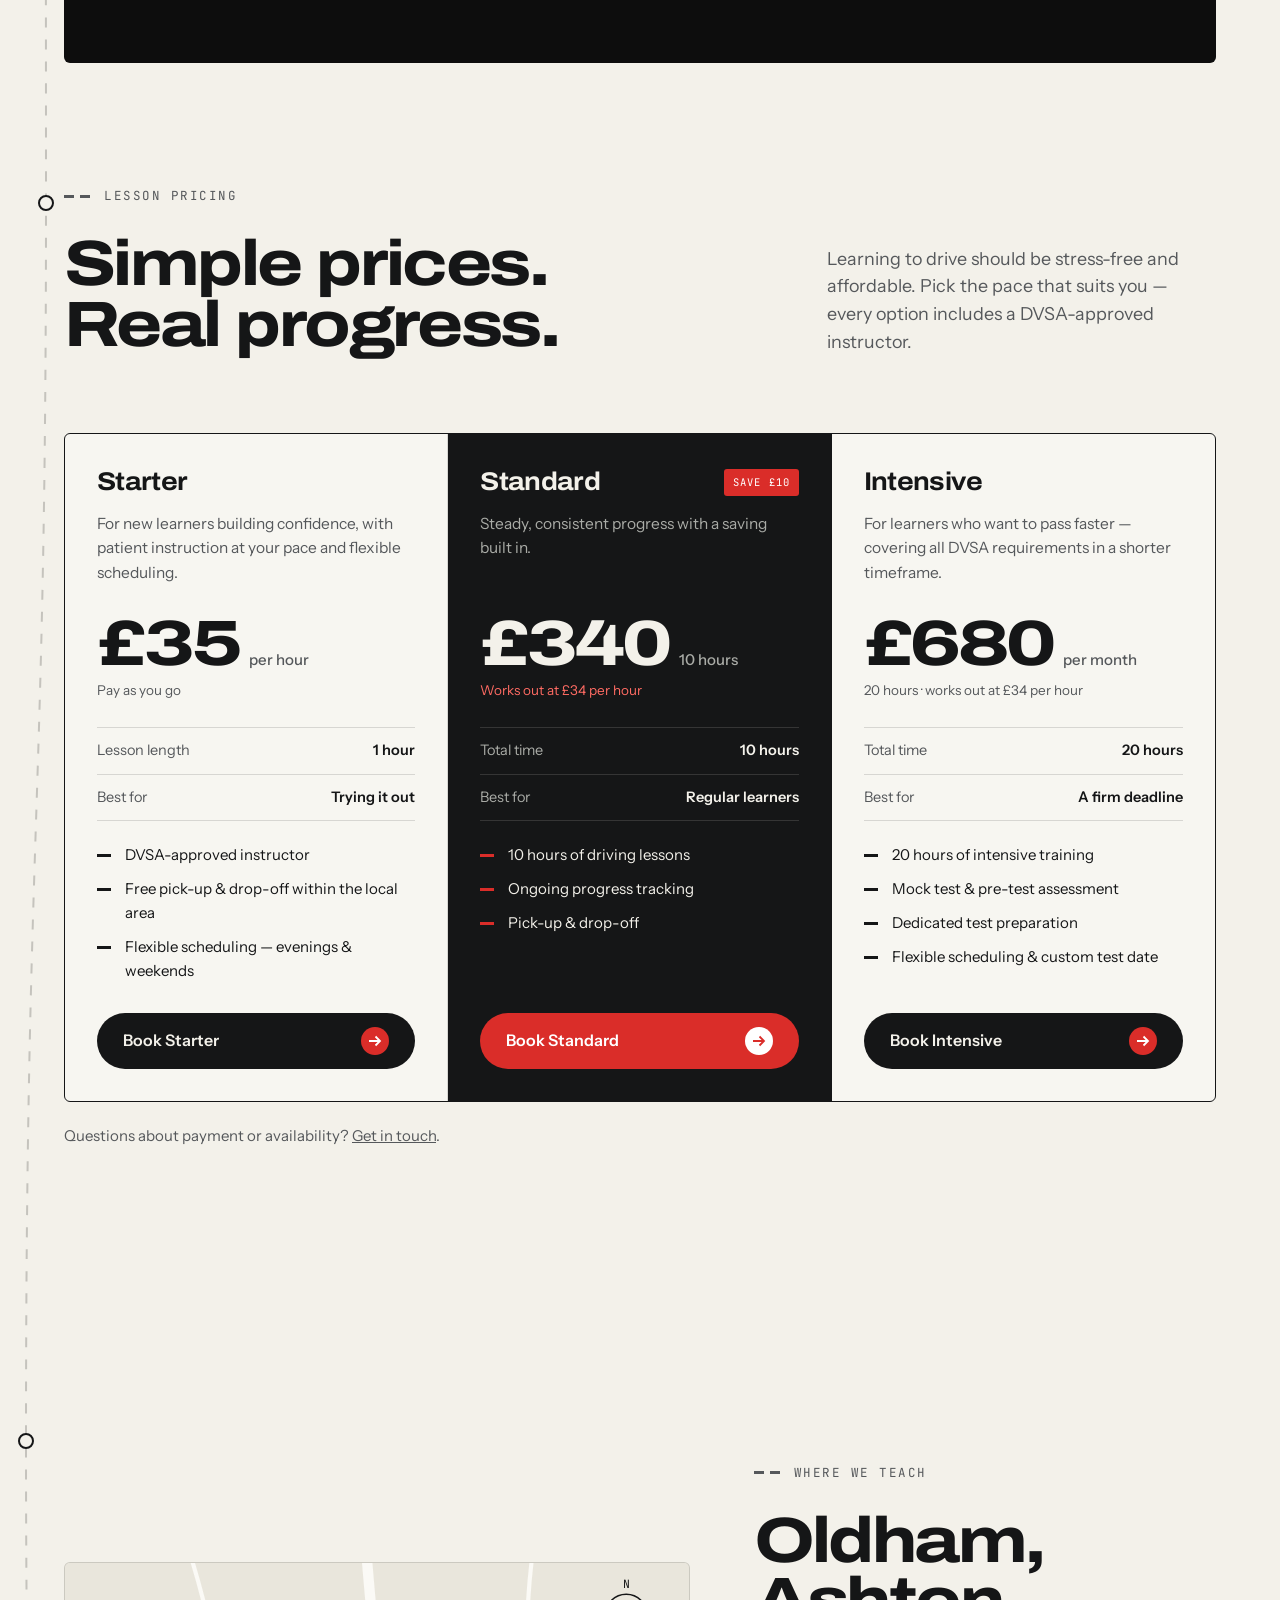
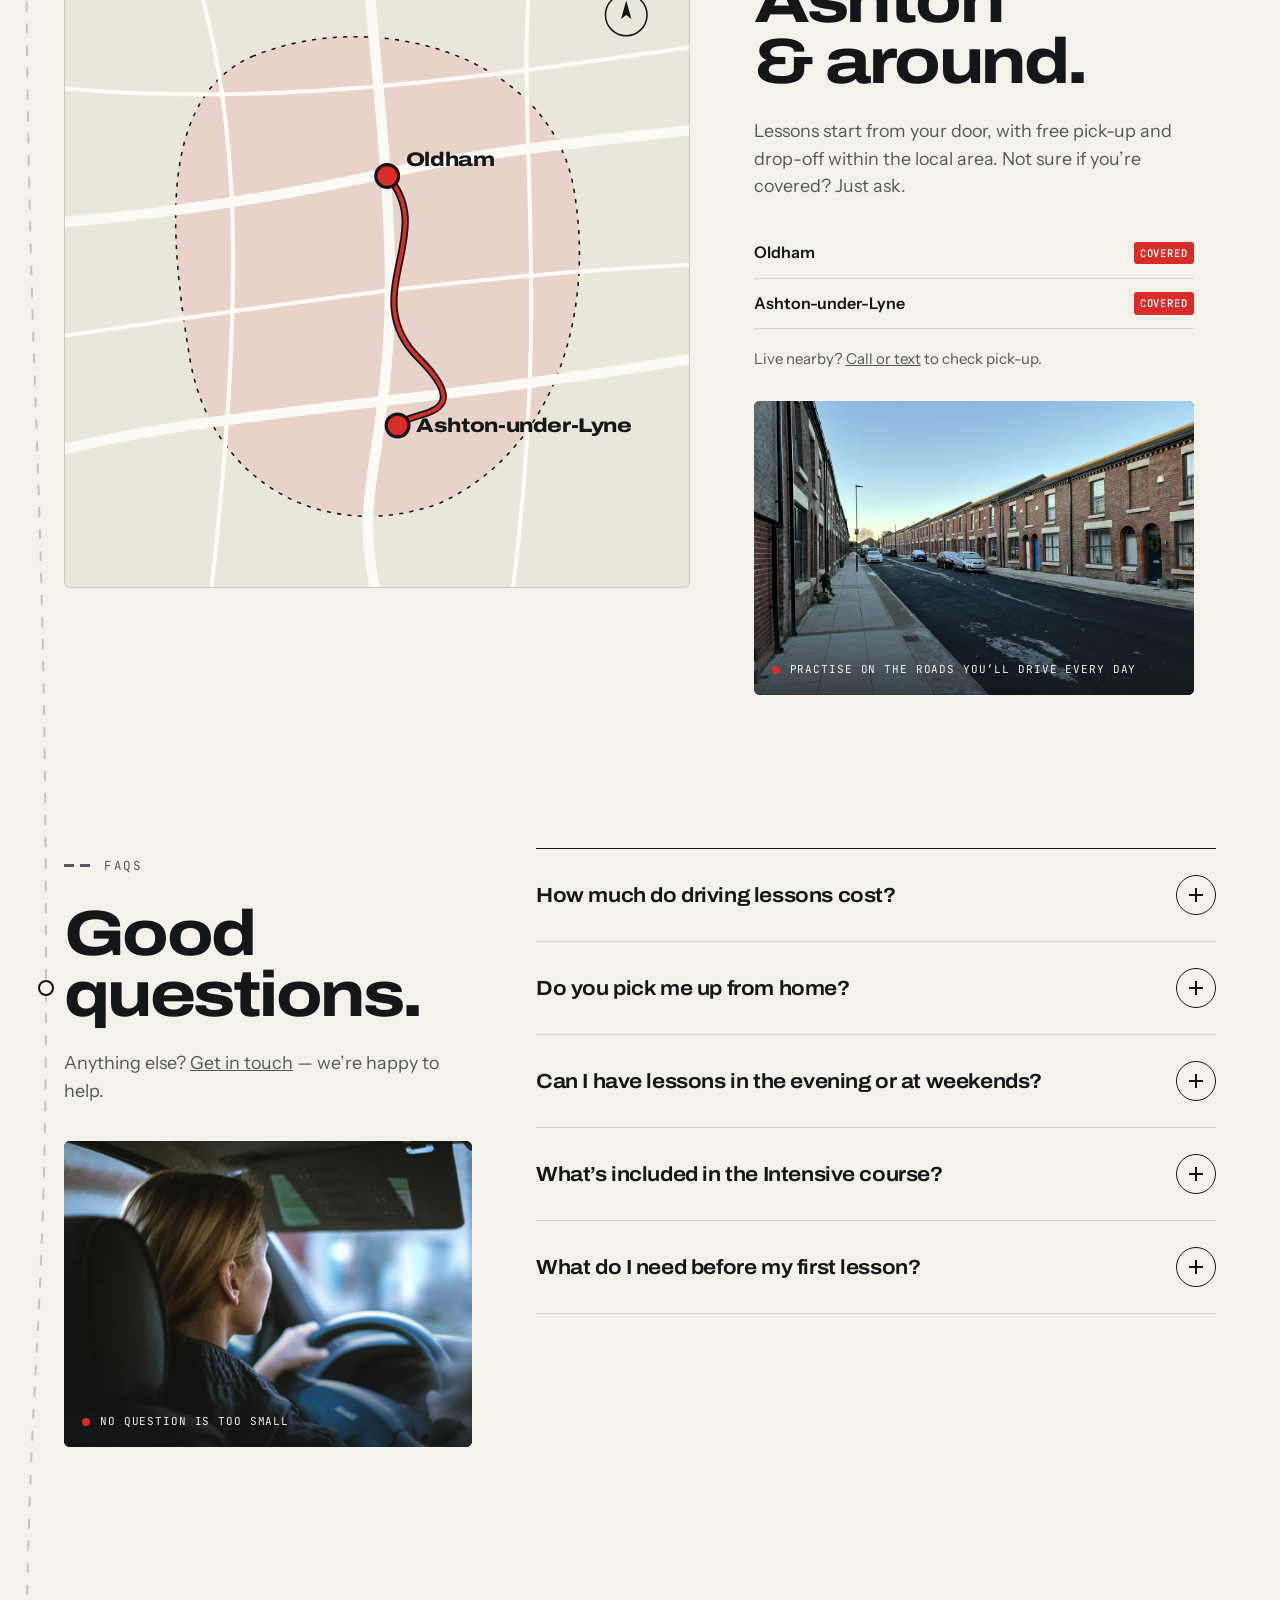
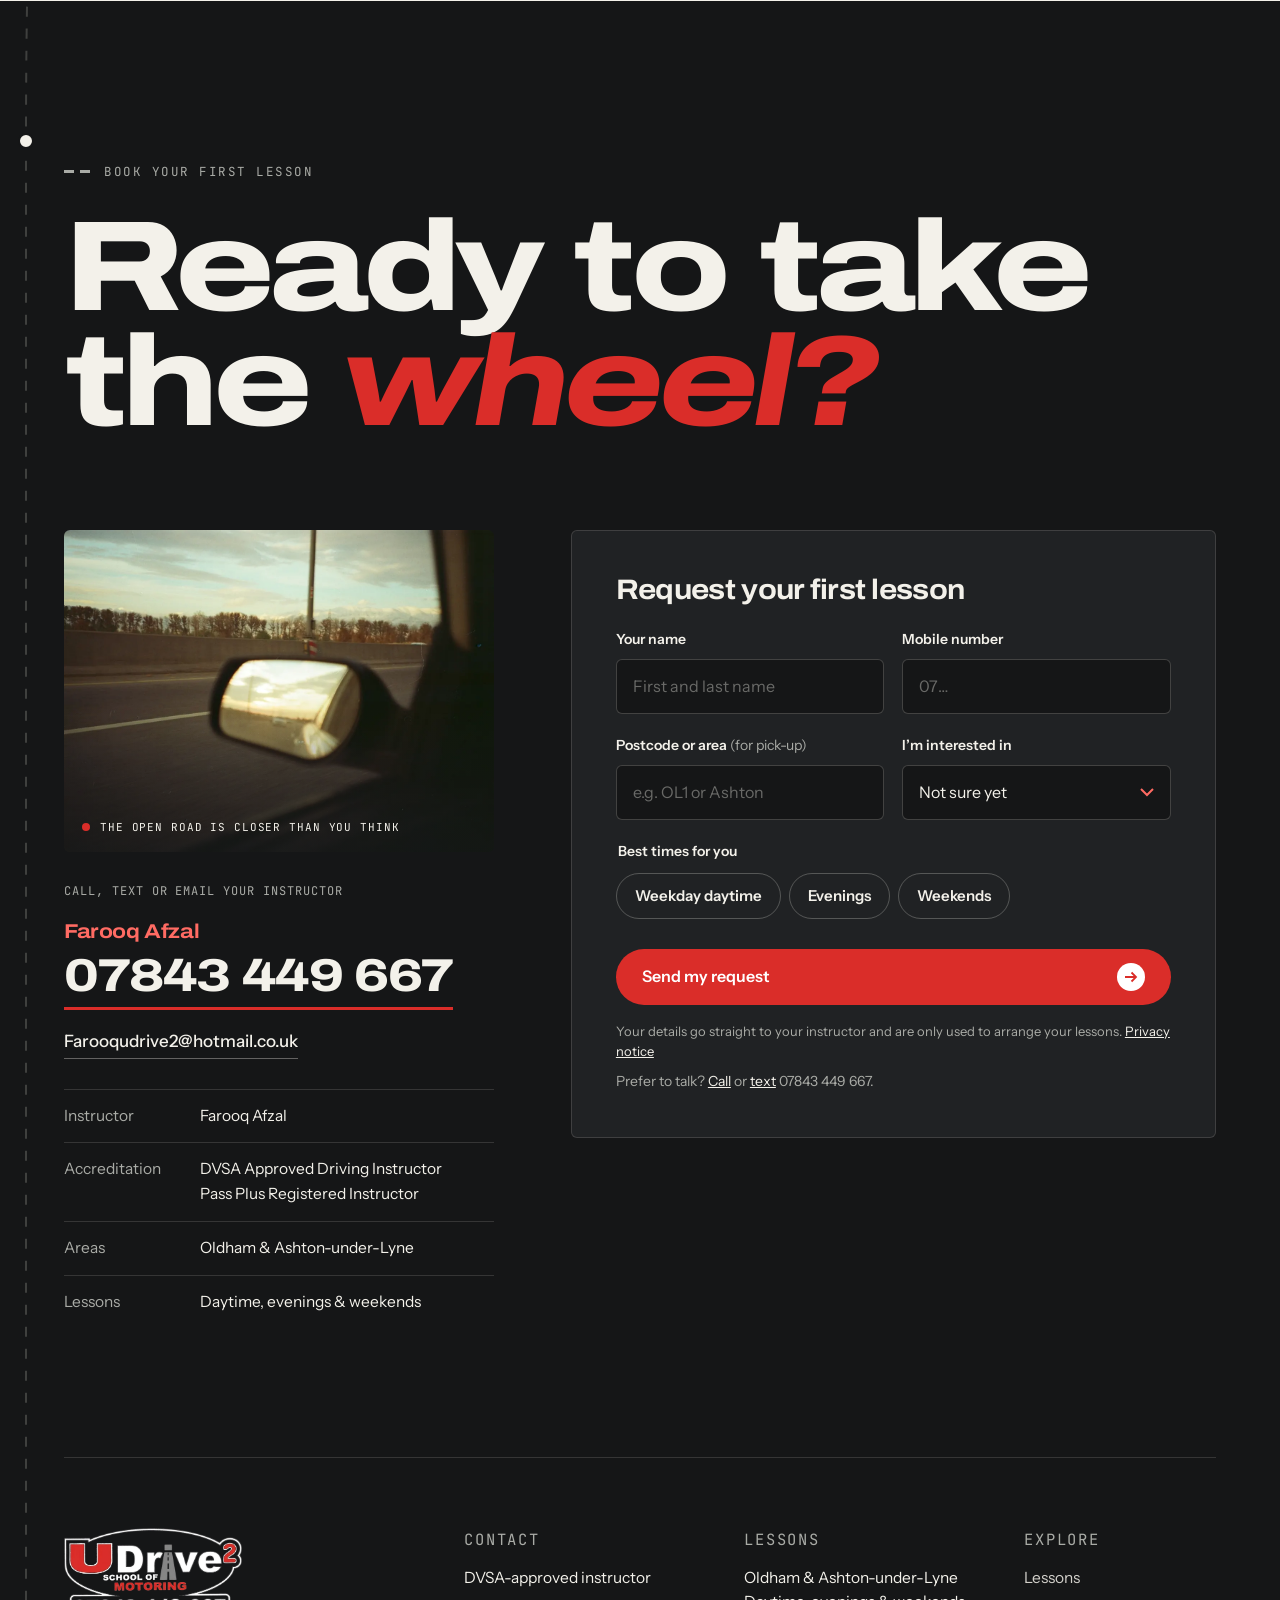
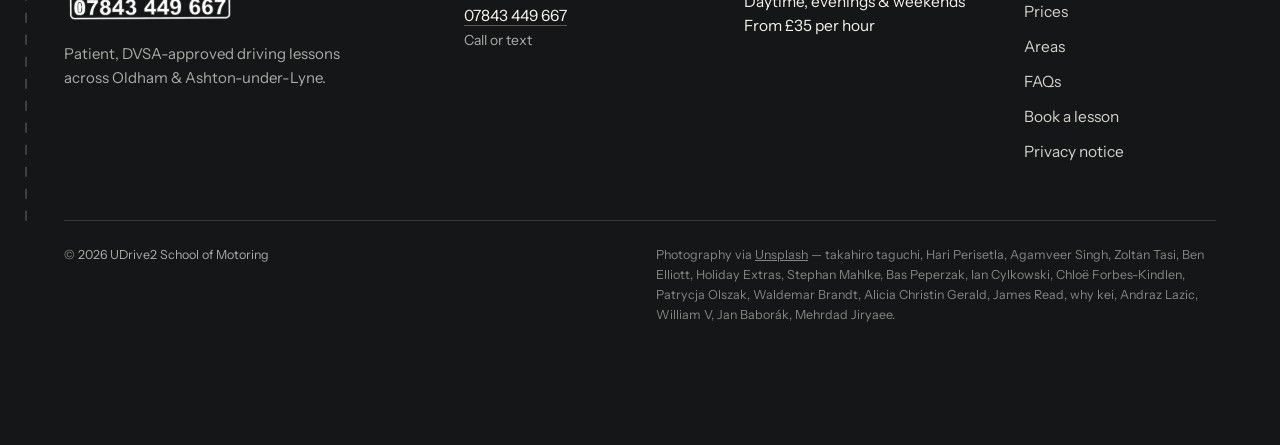
==== commit 5f1d2617: "Add official DVSA ADI and Pass Plus logos to accreditation badges Co-Authored-By: Claude Opus 5.5 <n" ====
--- a/index.html
+++ b/index.html
@@ -256,7 +256,7 @@
 .accred__list{list-style:none;margin:0;padding:0;display:grid;grid-template-columns:repeat(2,minmax(0,1fr));gap:16px}
 .accred__item{display:flex;align-items:center;gap:18px;padding:20px 22px;border:1px solid var(--rule);border-radius:var(--radius);background:#fff;transition:border-color .3s,transform .4s var(--ease-out)}
 .accred__item:hover{border-color:var(--ink);transform:translateY(-2px)}
-.accred__logo{flex:none;height:56px;width:auto;max-width:120px;object-fit:contain}
+.accred__logo{flex:none;height:72px;width:auto;max-width:90px;object-fit:contain}
 .accred__logo[hidden]{display:none!important}
 .accred__item strong{display:block;font-family:var(--display);font-stretch:110%;font-weight:700;font-size:17px;letter-spacing:-.01em;line-height:1.2;color:var(--ink)}
 .accred__item span{display:block;margin-top:6px;font-size:14px;color:var(--muted);line-height:1.4}
@@ -749,12 +749,12 @@
           <ul class="accred__list">
             <li class="accred__item">
               <!-- Official DVSA ADI logo: save the artwork DVSA issues to Farooq as assets/dvsa-adi-logo.png and it appears automatically -->
-              <img class="accred__logo" src="assets/dvsa-adi-logo.png" alt="DVSA Approved Driving Instructor logo" height="56" hidden onload="this.hidden=false" decoding="async">
+              <img class="accred__logo" src="assets/dvsa-adi-logo.png" alt="DVSA Approved Driving Instructor logo" height="72" hidden onload="this.hidden=false" decoding="async">
               <div><strong>DVSA Approved Driving Instructor</strong><span>Qualified and registered with the Driver and Vehicle Standards Agency</span></div>
             </li>
             <li class="accred__item">
               <!-- Official Pass Plus logo: save as assets/pass-plus-logo.png and it appears automatically -->
-              <img class="accred__logo" src="assets/pass-plus-logo.png" alt="Pass Plus logo" height="56" hidden onload="this.hidden=false" decoding="async">
+              <img class="accred__logo" src="assets/pass-plus-logo.png" alt="Pass Plus logo" height="72" hidden onload="this.hidden=false" decoding="async">
               <div><strong>Pass Plus Registered Instructor</strong><span>Registered to deliver the DVSA Pass Plus course for newly qualified drivers</span></div>
             </li>
           </ul>
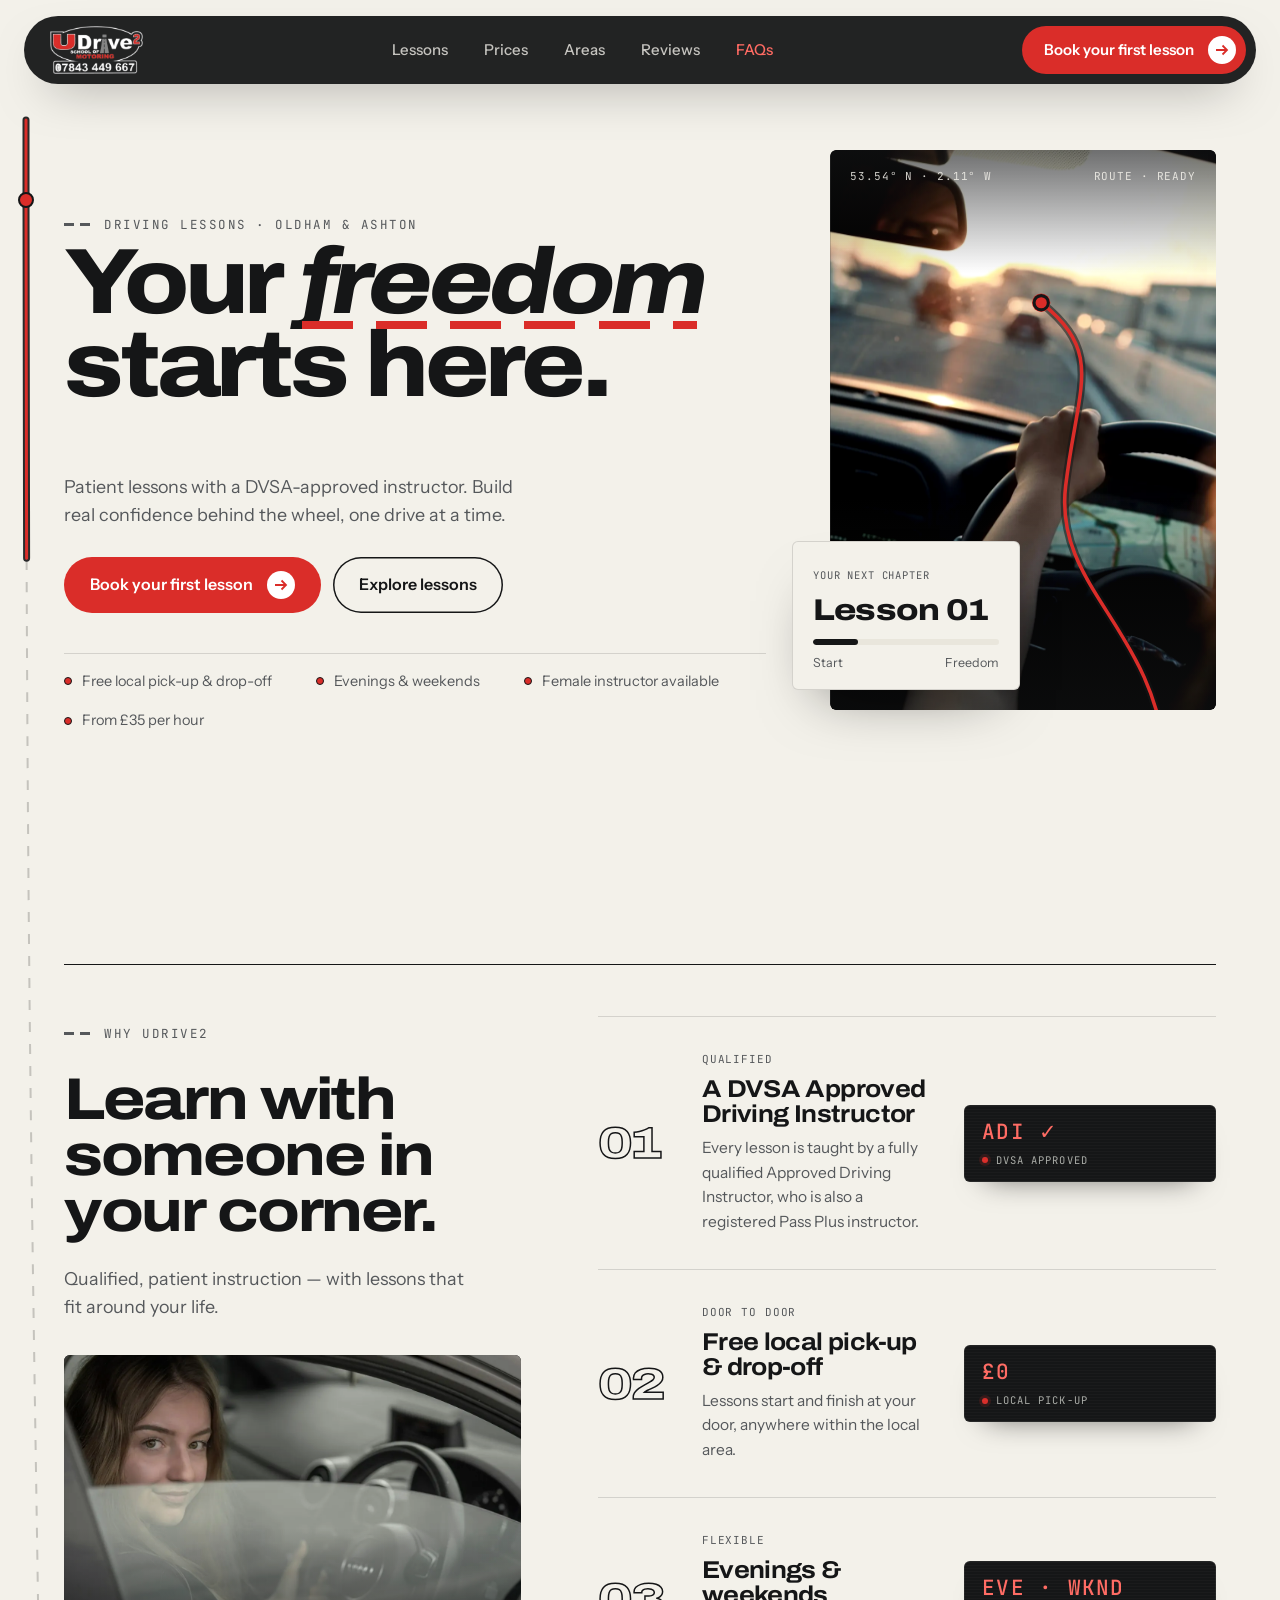
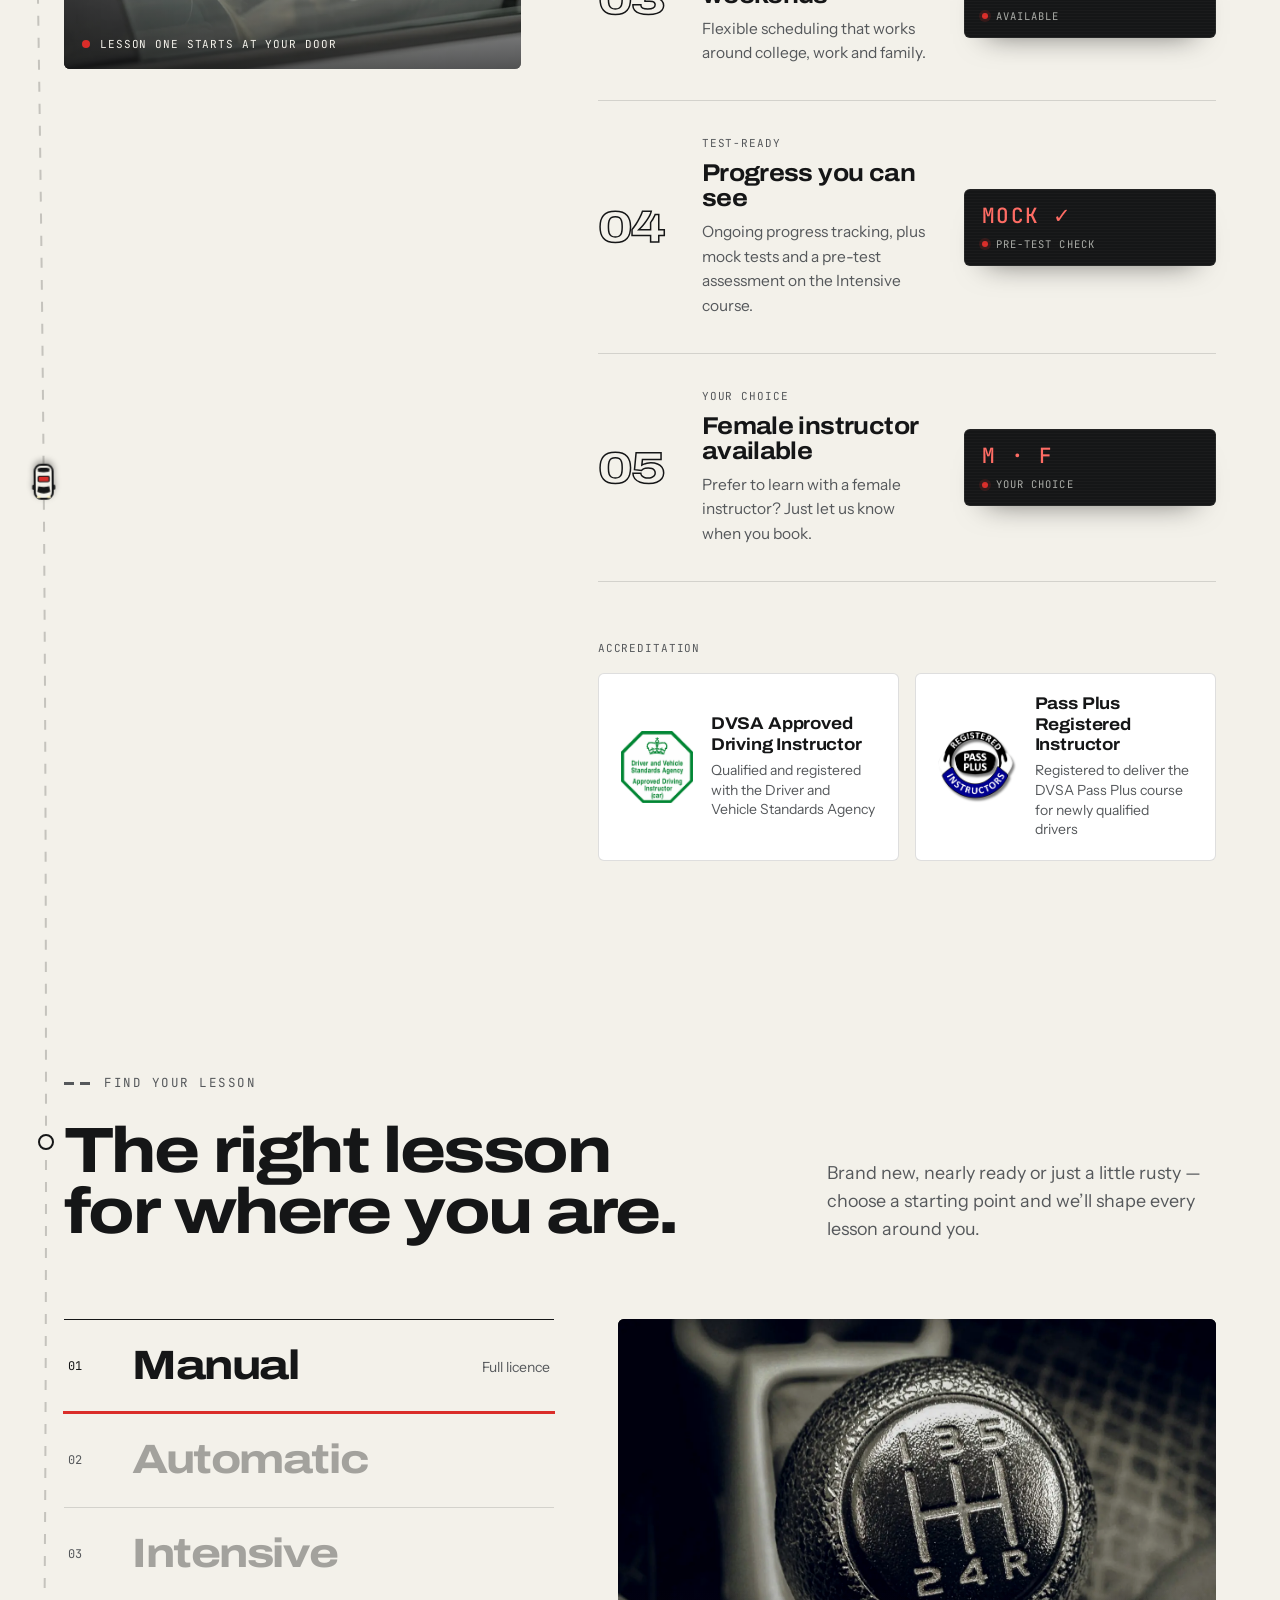
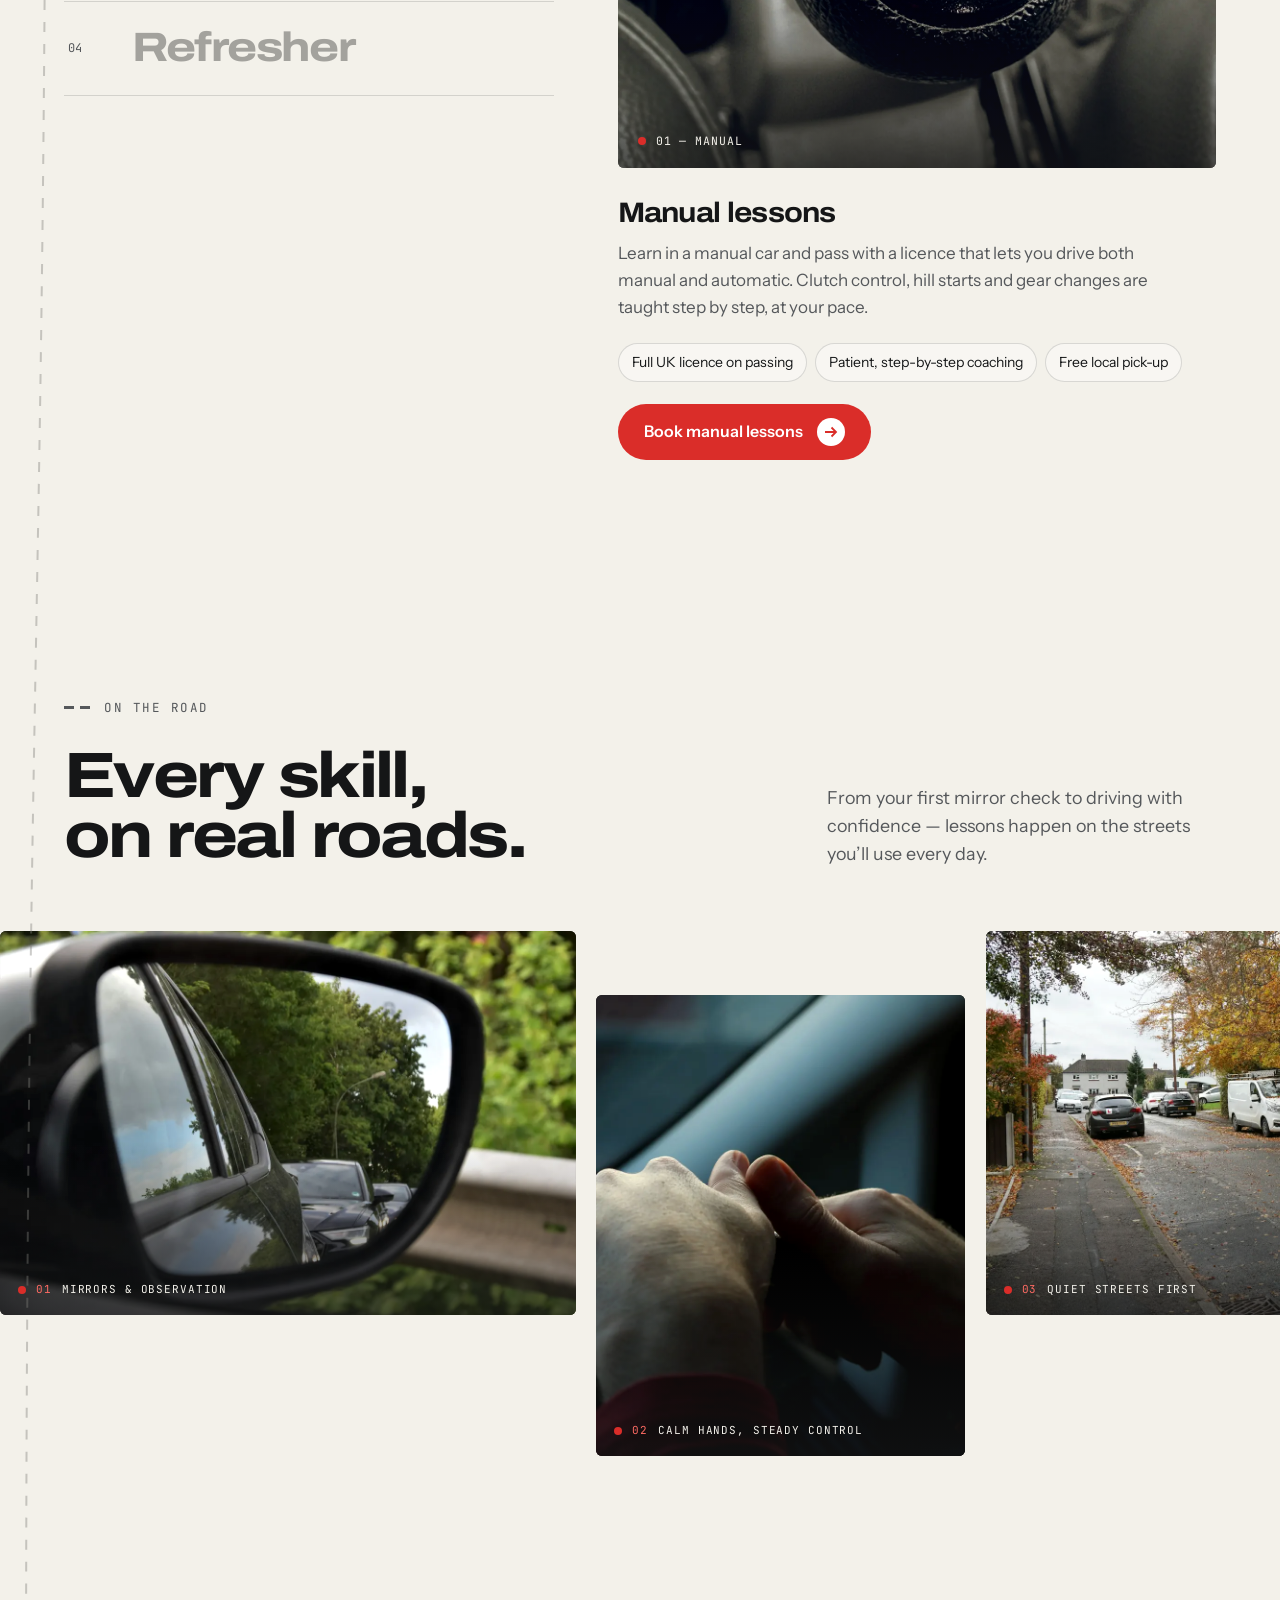
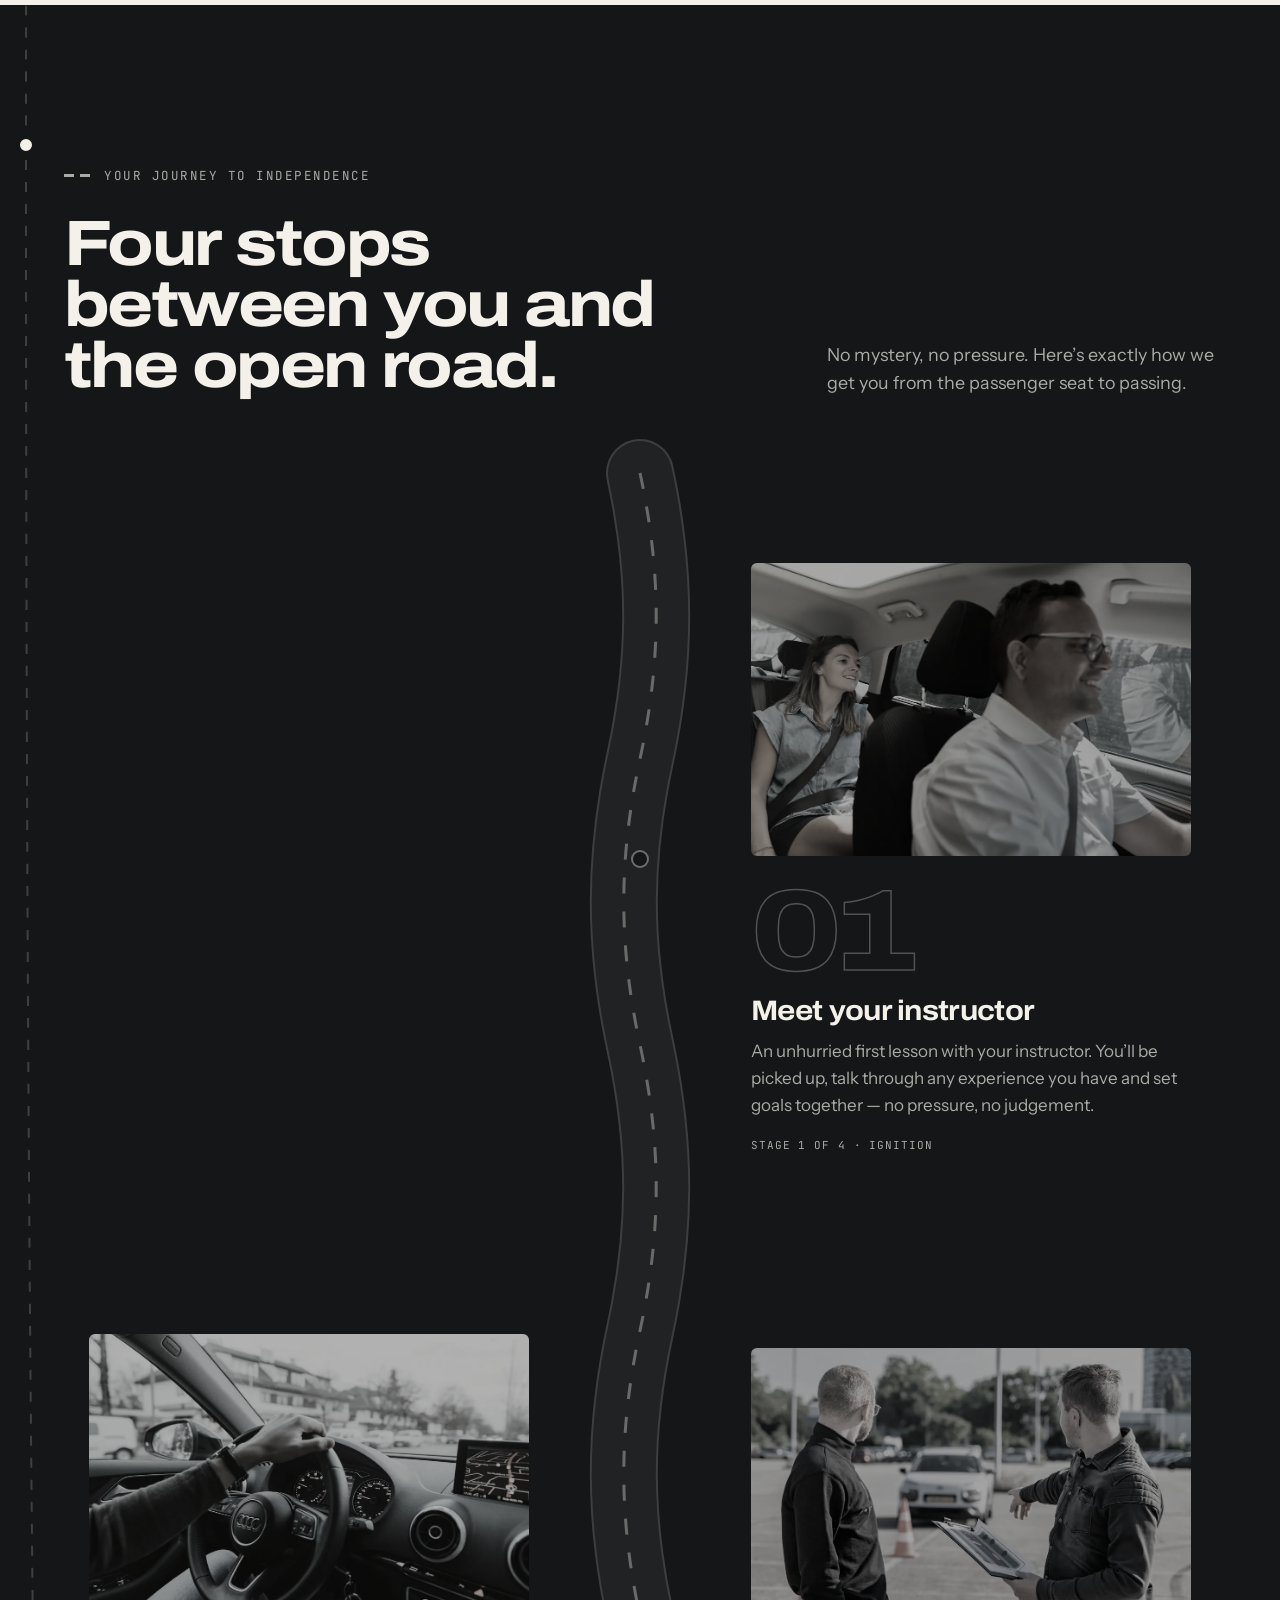
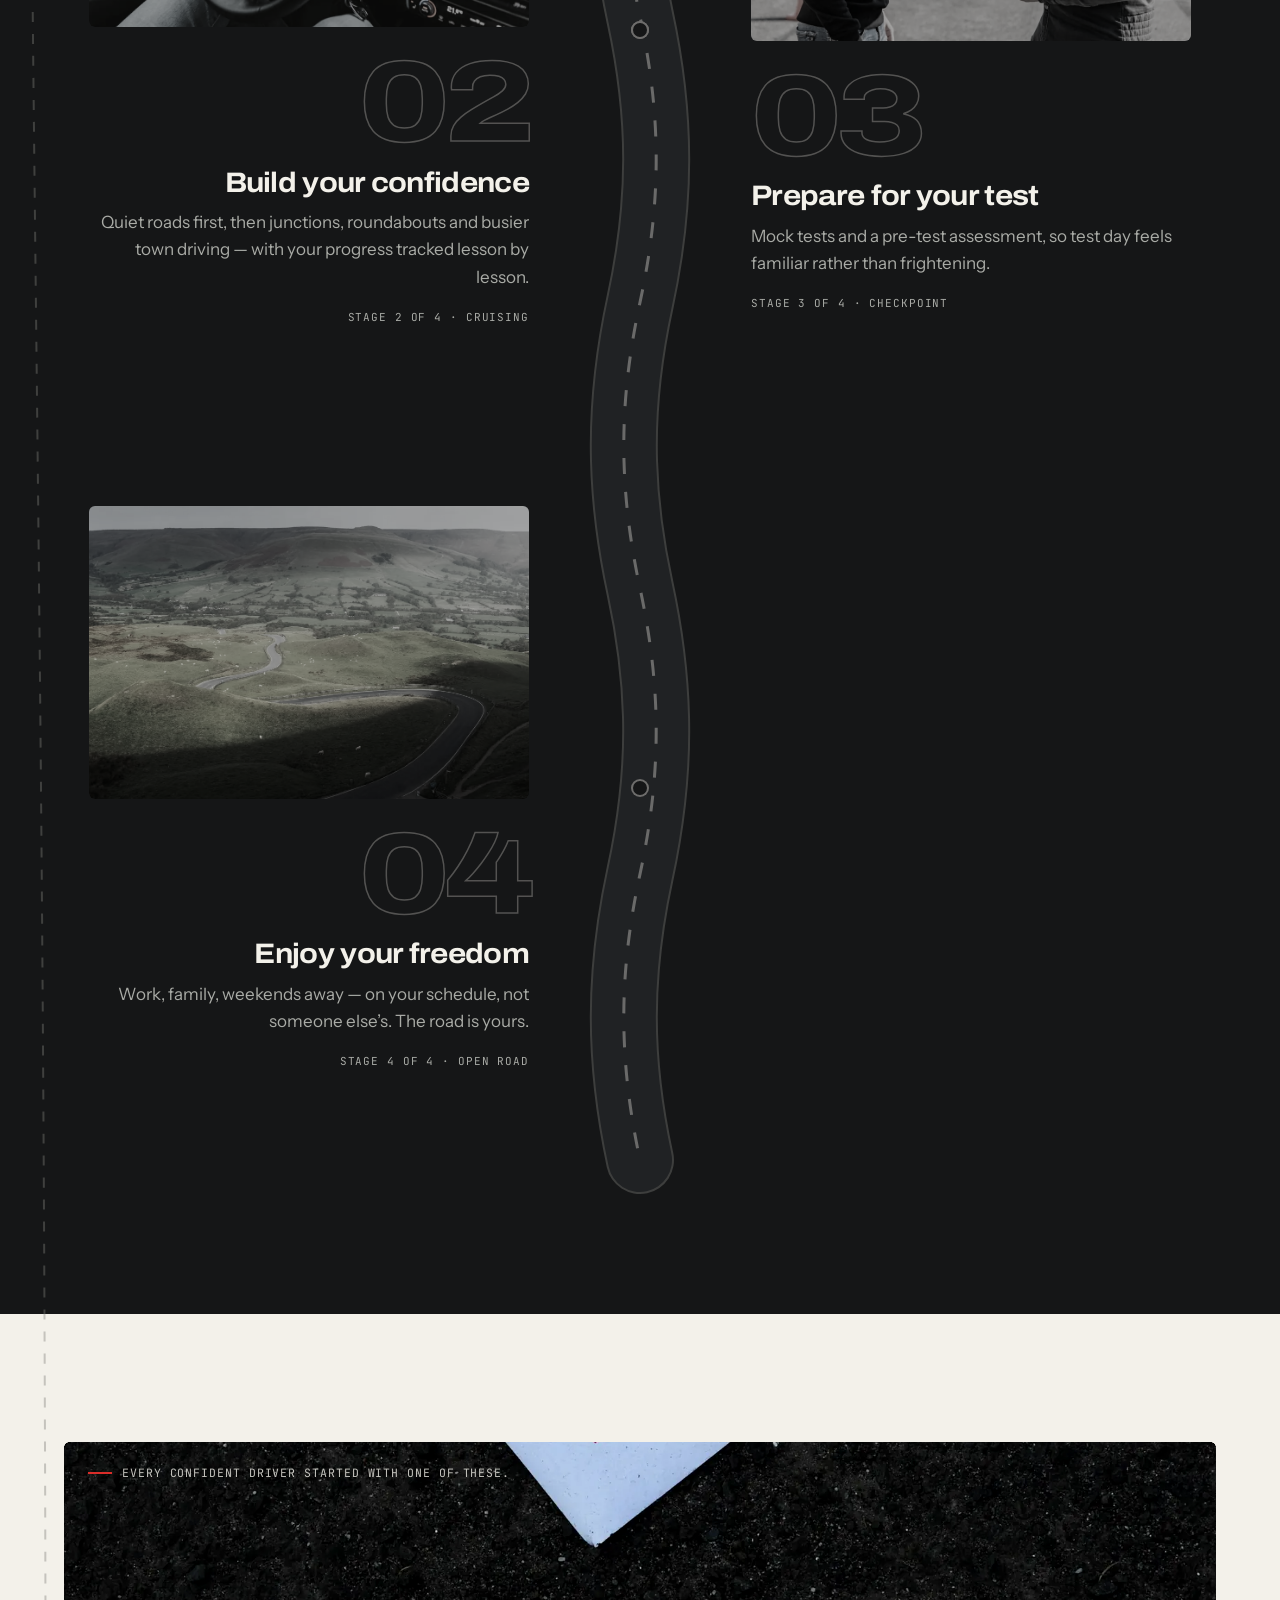
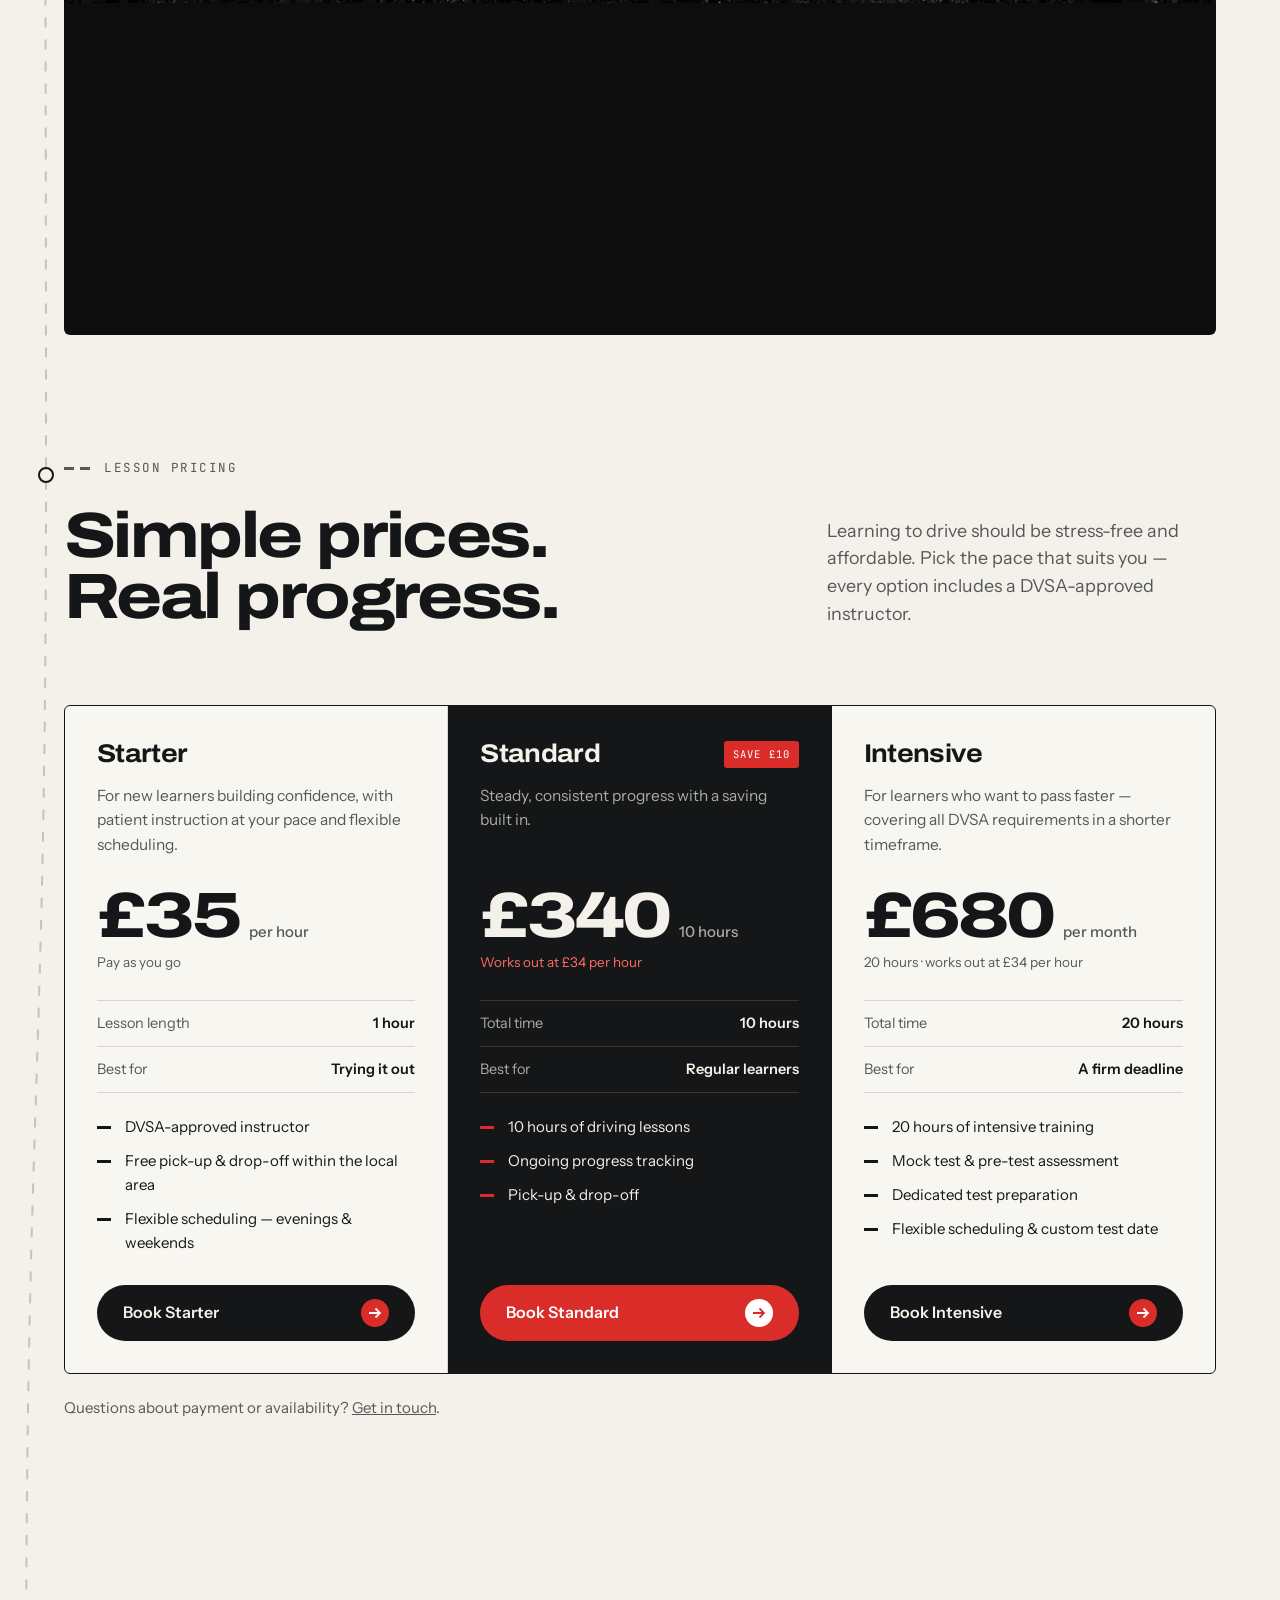
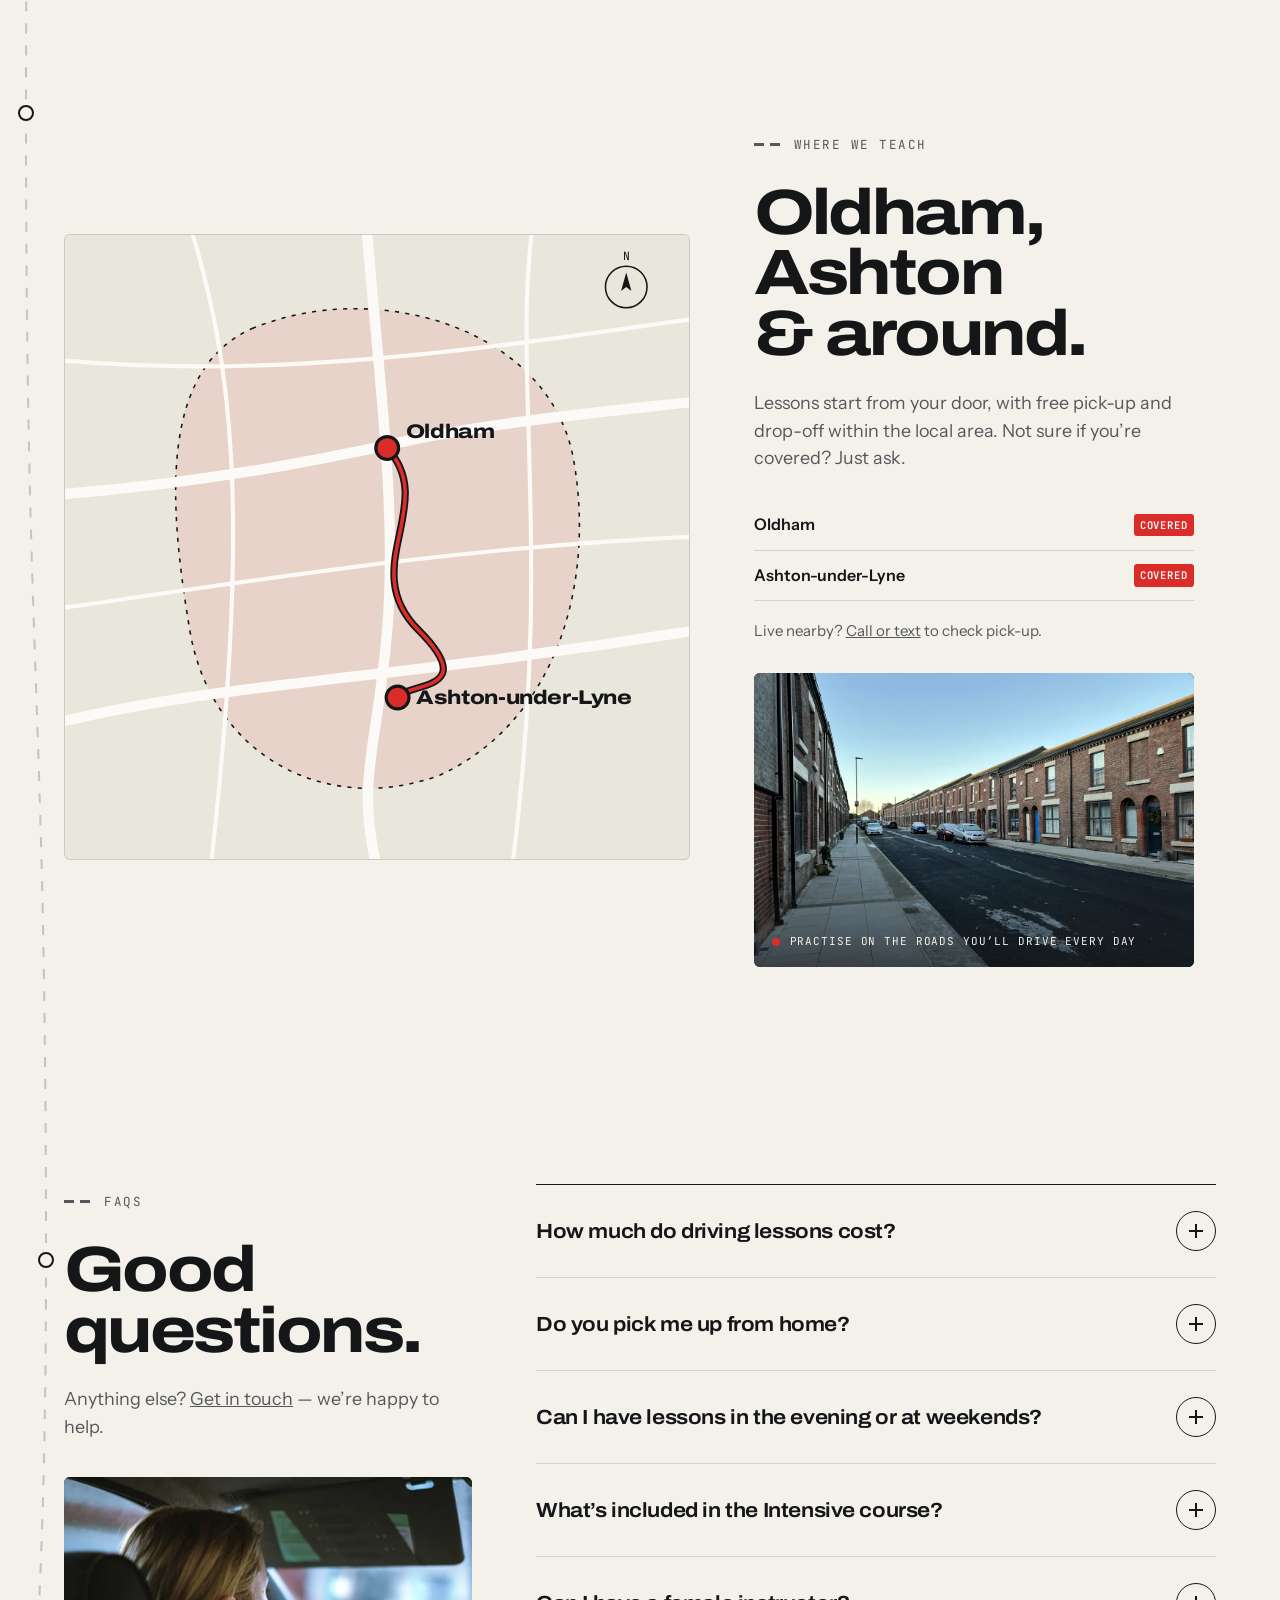
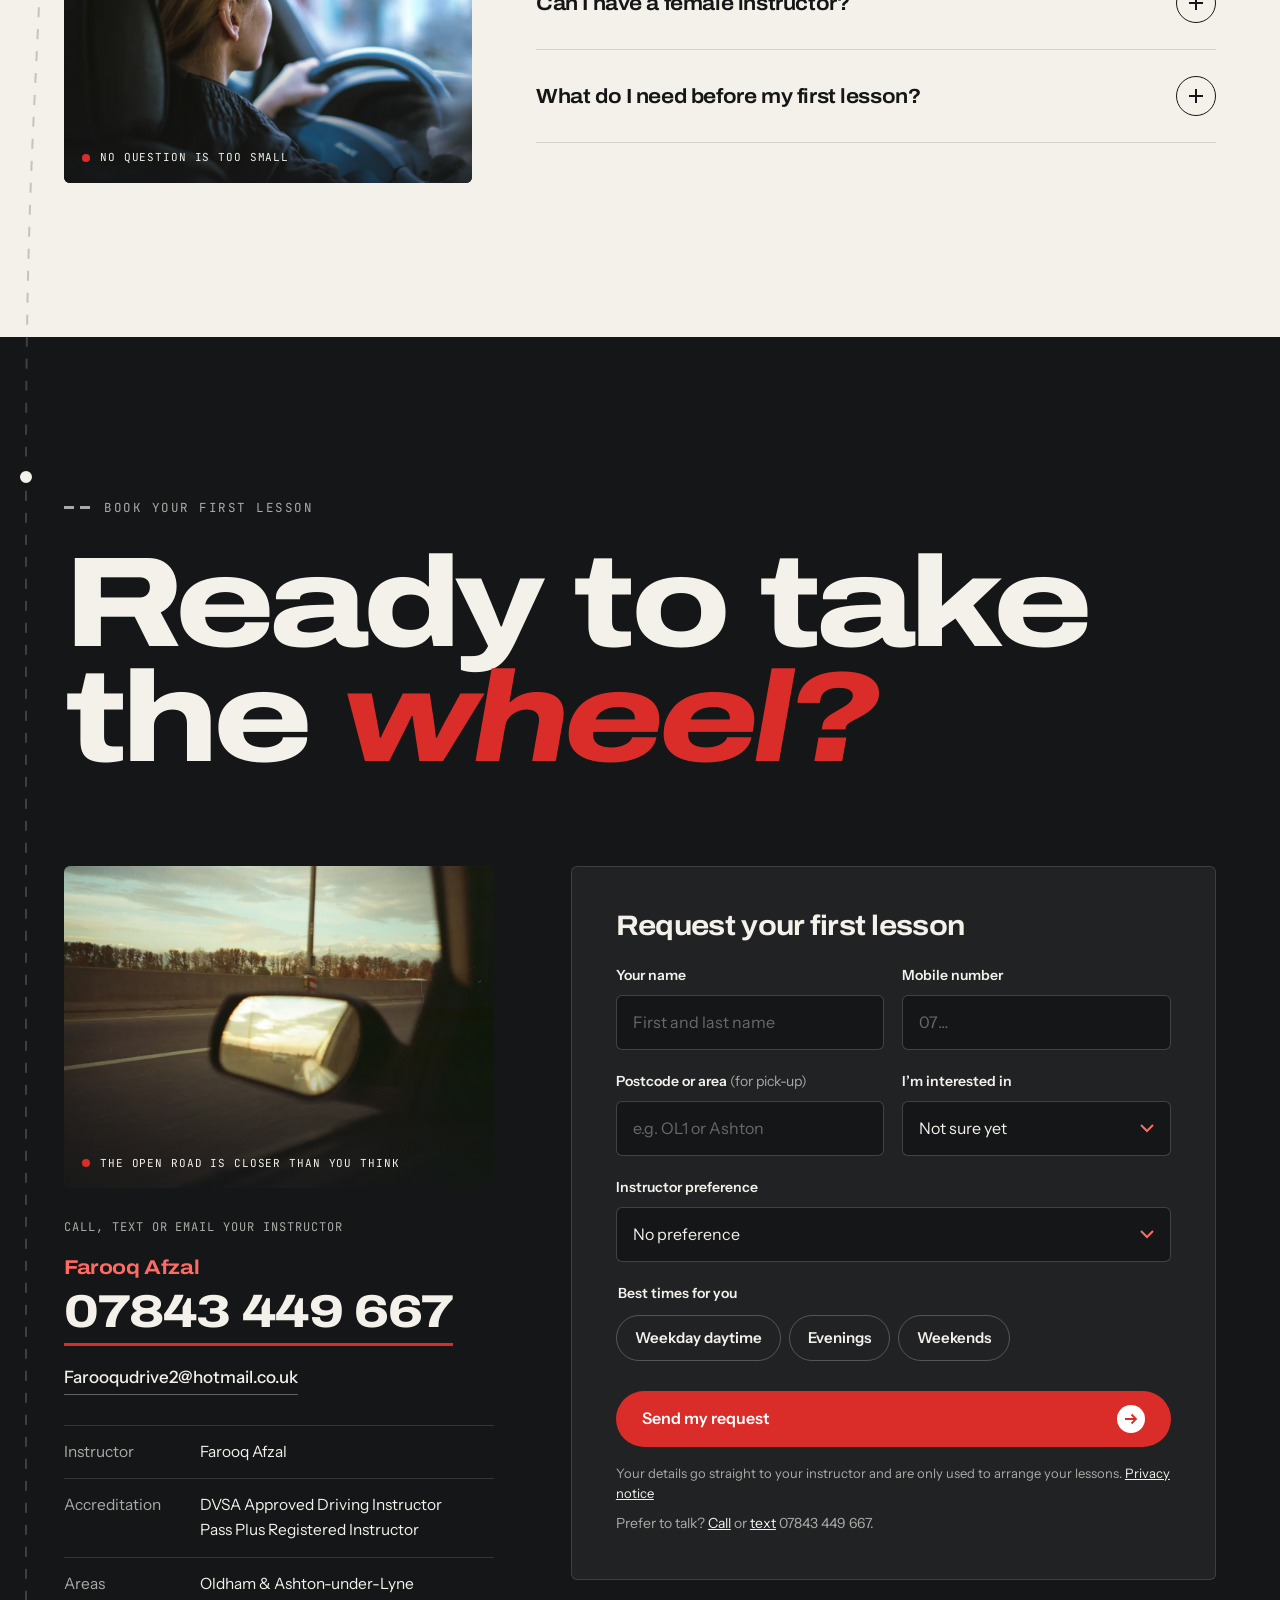
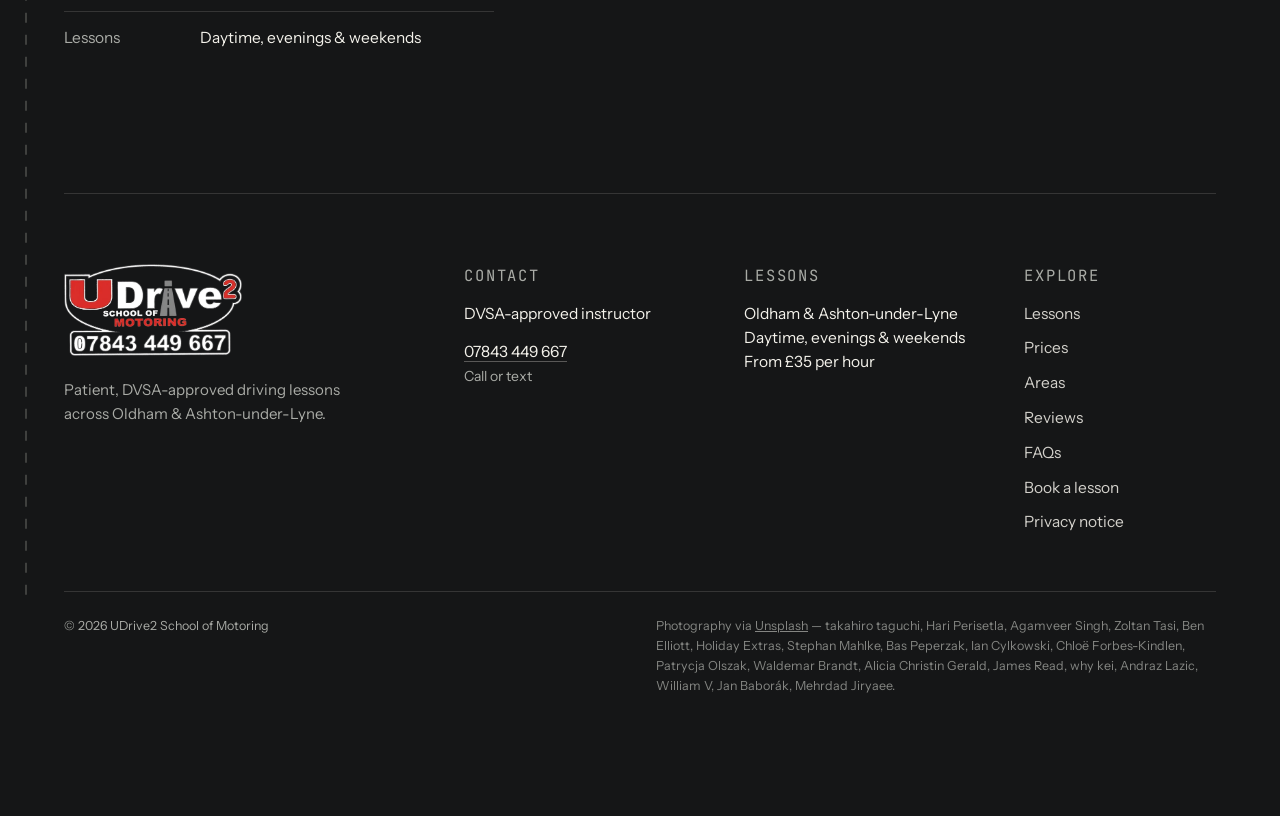
==== commit da076f58: "Add Book a lesson finder and Reviews pages; female instructor; title spacing - book.html: filter les" ====
--- a/index.html
+++ b/index.html
@@ -12,595 +12,7 @@
 <link rel="preconnect" href="https://fonts.gstatic.com" crossorigin>
 <link href="https://fonts.googleapis.com/css2?family=Archivo:ital,wdth,wght@0,62..125,300..900;1,62..125,300..900&family=Instrument+Sans:wght@400;500;600&family=JetBrains+Mono:wght@400;500&display=swap" rel="stylesheet">
 <script>document.documentElement.classList.add('js')</script>
-<style>
-/* ==========================================================================
-   UDrive2 — tokens
-   ========================================================================== */
-:root{
-  --paper:#F3F1EA;
-  --paper-2:#E9E6DC;
-  --ink:#151617;
-  --ink-2:#202224;
-  --ink-3:#2C2E31;
-  --muted:#55585B;
-  --muted-on-ink:#A9ABA6;
-  /* brand colours sampled from the UDrive2 logo */
-  --accent:#DA2D29;      /* logo red — fills, large type, graphics */
-  --accent-hi:#FF6B63;   /* lighter red for small text on dark */
-  --on-accent:#FFFFFF;   /* text/icons on red */
-  --rule:rgba(21,22,23,.14);
-  --rule-ink:rgba(243,241,234,.14);
-  --display:"Archivo", "Helvetica Neue", Arial, sans-serif;
-  --body:"Instrument Sans", "Helvetica Neue", Arial, sans-serif;
-  --mono:"JetBrains Mono", ui-monospace, Menlo, monospace;
-  --wrap:1320px;
-  --gutter:clamp(20px, 5vw, 72px);
-  --ease:cubic-bezier(.2,.7,.1,1);
-  --ease-out:cubic-bezier(.16,1,.3,1);
-  --radius:6px;
-}
-*,*::before,*::after{box-sizing:border-box}
-[hidden]{display:none!important}
-html{scroll-behavior:smooth;scroll-padding-top:112px;-webkit-text-size-adjust:100%}
-body{margin:0;background:var(--paper);color:var(--ink);font-family:var(--body);font-size:17px;line-height:1.6;-webkit-font-smoothing:antialiased;text-rendering:optimizeLegibility;overflow-x:hidden}
-img,svg{display:block;max-width:100%}
-a{color:inherit}
-button,input,select,textarea{font:inherit;color:inherit}
-:focus-visible{outline:3px solid var(--accent);outline-offset:3px;border-radius:4px}
-.on-paper :focus-visible, body :focus-visible{box-shadow:0 0 0 6px rgba(21,22,23,.85)}
-.skip{position:absolute;left:16px;top:-60px;z-index:200;background:var(--accent);color:var(--on-accent);padding:10px 16px;border-radius:4px;font-weight:600;text-decoration:none}
-.skip:focus{top:16px}
-.sr-only{position:absolute;width:1px;height:1px;padding:0;margin:-1px;overflow:hidden;clip:rect(0,0,0,0);white-space:nowrap;border:0}
-.wrap{max-width:var(--wrap);margin:0 auto;padding:0 var(--gutter)}
-
-/* type */
-.display{font-family:var(--display);font-stretch:125%;font-weight:800;letter-spacing:-.045em;line-height:.9;margin:0}
-.h2{font-family:var(--display);font-stretch:118%;font-weight:750;letter-spacing:-.04em;line-height:.95;font-size:clamp(2.4rem,5vw,4.8rem);margin:0}
-.h3{font-family:var(--display);font-stretch:110%;font-weight:700;letter-spacing:-.025em;line-height:1.05;font-size:clamp(1.4rem,2.2vw,1.9rem);margin:0}
-.eyebrow{font-family:var(--mono);font-size:12.5px;letter-spacing:.12em;text-transform:uppercase;display:inline-flex;align-items:center;gap:12px;margin:0 0 28px;color:var(--muted)}
-.eyebrow::before{content:"";width:28px;height:3px;background:repeating-linear-gradient(90deg,currentColor 0 10px,transparent 10px 16px)}
-.on-ink .eyebrow{color:var(--muted-on-ink)}
-.lede{font-size:clamp(1.05rem,1.4vw,1.25rem);line-height:1.55;color:var(--muted);max-width:40ch;margin:0}
-.on-ink .lede{color:var(--muted-on-ink)}
-.mono{font-family:var(--mono);font-size:12px;letter-spacing:.08em;text-transform:uppercase}
-
-/* buttons */
-.btn{--bg:var(--accent);--fg:var(--on-accent);position:relative;display:inline-flex;align-items:center;gap:14px;min-height:56px;padding:0 26px;border-radius:999px;background:var(--bg);color:var(--fg);font-weight:600;font-size:16px;text-decoration:none;border:0;cursor:pointer;overflow:hidden;isolation:isolate;transition:transform .35s var(--ease-out),box-shadow .35s var(--ease-out)}
-.btn::after{content:"";position:absolute;inset:0;background:var(--ink);transform:translateY(101%);transition:transform .45s var(--ease-out);z-index:-1;border-radius:inherit}
-.btn:hover{transform:translateY(-2px)}
-.btn:hover::after{transform:translateY(0)}
-.btn:hover{color:var(--paper)}
-.btn:active{transform:translateY(0) scale(.98)}
-.btn .arrow{width:28px;height:28px;border-radius:50%;background:var(--on-accent);color:var(--accent);display:grid;place-items:center;transition:transform .45s var(--ease-out),background .3s}
-.btn:hover .arrow{transform:translateX(4px);background:var(--accent);color:var(--on-accent)}
-.btn .arrow svg{width:14px;height:14px}
-.btn--ghost{--bg:transparent;--fg:var(--ink);box-shadow:inset 0 0 0 1.5px var(--ink)}
-.btn--ghost::after{background:var(--ink)}
-.btn--ghost:hover{color:var(--paper)}
-.on-ink .btn::after{background:var(--paper)}
-.on-ink .btn:hover{color:var(--ink)}
-.on-ink .btn:hover .arrow{background:var(--accent);color:var(--on-accent)}
-/* ink variant — secondary action on paper backgrounds */
-.btn--ink{--bg:var(--ink);--fg:var(--paper)}
-.btn--ink .arrow{background:var(--accent);color:var(--on-accent)}
-.btn--ink::after{background:var(--accent)}
-.btn--ink:hover{color:var(--on-accent)}
-.btn--ink:hover .arrow{background:var(--on-accent);color:var(--accent)}
-.on-ink .btn--ghost{--fg:var(--paper);box-shadow:inset 0 0 0 1.5px rgba(243,241,234,.55)}
-.btn[disabled]{opacity:.75;cursor:progress;transform:none}
-.btn:focus-visible{outline:3px solid var(--accent);outline-offset:4px}
-.link-arrow{display:inline-flex;align-items:center;gap:10px;font-weight:600;text-decoration:none;border-bottom:1.5px solid currentColor;padding-bottom:3px;transition:gap .3s var(--ease-out)}
-.link-arrow:hover{gap:16px}
-
-/* placeholder system — anything not yet supplied by the school */
-.ph{position:relative;border:1.5px dashed rgba(21,22,23,.35);border-radius:var(--radius);padding:18px 20px;background:rgba(21,22,23,.025)}
-.on-ink .ph{border-color:rgba(243,241,234,.3);background:rgba(243,241,234,.03)}
-.ph-tag{display:inline-block;font-family:var(--mono);font-size:10.5px;letter-spacing:.12em;text-transform:uppercase;background:var(--ink);color:var(--accent);padding:4px 8px;border-radius:3px;margin-bottom:10px}
-.on-ink .ph-tag{background:var(--accent);color:var(--on-accent)}
-
-/* ==========================================================================
-   Navigation
-   ========================================================================== */
-.nav{position:fixed;z-index:100;left:0;right:0;top:16px;pointer-events:none;transition:top .5s var(--ease-out)}
-.nav__bar{pointer-events:auto;max-width:calc(var(--wrap) - 2 * var(--gutter) + 40px);margin:0 auto;width:calc(100% - 2 * min(var(--gutter), 24px));display:flex;align-items:center;gap:24px;background:rgba(21,22,23,.94);backdrop-filter:blur(14px);-webkit-backdrop-filter:blur(14px);color:var(--paper);border-radius:999px;padding:10px 10px 10px 26px;box-shadow:0 20px 50px -24px rgba(0,0,0,.5);transition:padding .5s var(--ease-out),max-width .6s var(--ease-out)}
-/* logo — original UDrive2 artwork (white version, for dark backgrounds) */
-.logo{display:block;flex:none;line-height:0;border-radius:6px}
-.logo img{height:48px;width:auto;transition:height .5s var(--ease-out)}
-.logo--lg img{height:92px}
-.nav__bar > nav{flex:1;display:flex;justify-content:center}
-.nav__links{display:flex;gap:4px;margin:0;padding:0;list-style:none}
-.nav .nav__cta{margin-left:auto}
-.nav__links a{display:block;text-decoration:none;font-size:15px;font-weight:500;padding:10px 16px;border-radius:999px;color:rgba(243,241,234,.78);transition:color .25s,background .25s}
-.nav__links a:hover{color:var(--paper);background:rgba(243,241,234,.08)}
-.nav__links a[aria-current="true"]{color:var(--accent-hi)}
-.nav .btn{min-height:48px;font-size:15px;padding:0 10px 0 22px}
-.nav .btn::after{background:var(--paper)}
-.nav .btn:hover{color:var(--ink)}
-.nav__menu{display:none;margin-left:auto;width:48px;height:48px;border-radius:50%;border:0;background:var(--ink-3);cursor:pointer;place-items:center}
-.nav__menu span{display:block;width:18px;height:2px;background:var(--paper);position:relative;transition:transform .3s}
-.nav__menu span::before,.nav__menu span::after{content:"";position:absolute;left:0;width:18px;height:2px;background:var(--paper);transition:transform .3s}
-.nav__menu span::before{top:-6px}.nav__menu span::after{top:6px}
-.nav__menu[aria-expanded="true"] span{background:transparent}
-.nav__menu[aria-expanded="true"] span::before{transform:translateY(6px) rotate(45deg)}
-.nav__menu[aria-expanded="true"] span::after{transform:translateY(-6px) rotate(-45deg)}
-.is-compact .nav{top:8px}
-.is-compact .nav__bar{padding:6px 6px 6px 20px;max-width:980px}
-.is-compact .nav .logo img{height:38px}
-.is-compact .nav .btn{min-height:42px}
-
-.drawer{position:fixed;inset:0;z-index:90;background:var(--ink);color:var(--paper);padding:110px var(--gutter) 40px;display:flex;flex-direction:column;gap:6px;visibility:hidden;opacity:0;transition:opacity .35s,visibility .35s}
-.drawer.is-open{visibility:visible;opacity:1}
-.drawer a.dl{font-family:var(--display);font-stretch:120%;font-weight:750;letter-spacing:-.03em;font-size:clamp(2.2rem,10vw,3.4rem);text-decoration:none;line-height:1.15;padding:6px 0;border-bottom:1px solid var(--rule-ink)}
-.drawer .btn{margin-top:auto;justify-content:space-between}
-.drawer__tel{margin-top:18px;color:var(--muted-on-ink)}
-
-/* ==========================================================================
-   The road line — continuous motif running down the page
-   ========================================================================== */
-main{position:relative}
-.roadline{position:absolute;top:0;left:0;width:72px;height:100%;pointer-events:none;z-index:5}
-.roadline svg{width:100%;height:100%;overflow:visible}
-.roadline .track{fill:none;stroke:rgba(128,128,124,.4);stroke-width:2;stroke-dasharray:10 12}
-.roadline .drive{fill:none;stroke:var(--accent);stroke-width:3;stroke-linecap:round}
-.roadline .drive-shadow{fill:none;stroke:var(--ink);stroke-width:7;stroke-linecap:round;opacity:.9}
-.roadline .marker circle{fill:var(--paper);stroke:var(--ink);stroke-width:2;transition:fill .4s}
-.roadline .marker.is-passed circle{fill:var(--accent)}
-.ucar{opacity:0;transition:opacity .4s}
-.ucar.is-placed{opacity:1}
-.ucar__body{filter:drop-shadow(0 3px 3px rgba(0,0,0,.35))}
-.ucar--journey .ucar__body{transform:scale(1.35)}
-@media (min-width:1101px){.ucar--journey{display:none}}
-@media (max-width:1100px){.roadline{display:none}}
-
-/* ==========================================================================
-   Hero
-   ========================================================================== */
-.hero{position:relative;padding:150px 0 90px;min-height:min(100svh,980px)}
-.hero__grid{display:grid;grid-template-columns:minmax(0,1.42fr) minmax(0,.78fr);gap:clamp(32px,5vw,80px);align-items:end}
-.hero__grid > div:first-child{container-type:inline-size;min-width:0}
-.hero h1{font-size:clamp(3.4rem,6.7vw,7.4rem);font-size:clamp(2.6rem,13.2cqi,7.6rem);font-stretch:112%}
-.hero h1 .line{white-space:nowrap}
-.hero h1 .line{display:block;overflow:hidden;padding:0 .14em .06em 0;margin:0 -.14em -.06em 0}
-.hero h1 .line > span{display:inline-block}
-.hero h1 em{font-style:italic;font-weight:800;position:relative;white-space:nowrap}
-.hero h1 em::after{content:"";position:absolute;left:.04em;right:.08em;bottom:.02em;height:.09em;background:repeating-linear-gradient(90deg,var(--accent) 0 .55em,transparent .55em .8em);transform-origin:left;transform:scaleX(var(--u,1));transition:transform 1.1s var(--ease-out) .9s}
-.hero__copy{display:grid;grid-template-columns:auto 1fr;gap:28px 40px;align-items:start;margin-top:44px;max-width:760px}
-.hero__copy .lede{grid-column:1 / -1}
-.hero__ctas{display:flex;flex-wrap:wrap;gap:12px;grid-column:1 / -1}
-.hero__facts{grid-column:1 / -1;display:flex;flex-wrap:wrap;gap:0;margin:12px 0 0;padding:0;list-style:none;border-top:1px solid var(--rule)}
-.hero__facts li{padding:16px 22px 0 0;margin-right:22px;font-size:14.5px;color:var(--muted);display:flex;gap:10px;align-items:center}
-.hero__facts li::before{content:"";width:8px;height:8px;background:var(--accent);border:1.5px solid var(--ink);border-radius:50%}
-
-.hero__visual{position:relative;align-self:stretch;min-height:560px}
-.frame{position:relative;height:100%;min-height:560px;background:var(--ink);border-radius:var(--radius);overflow:hidden;color:var(--paper)}
-.frame__inner{position:absolute;inset:-6% 0;will-change:transform}
-.frame__img,.panel__media img,.band img{filter:saturate(.92) contrast(1.04)}
-.frame__img{position:absolute;inset:0;width:100%;height:100%;object-fit:cover;object-position:50% 50%}
-.frame::after{content:"";position:absolute;inset:0;z-index:1;pointer-events:none;background:linear-gradient(180deg,rgba(21,22,23,.62) 0%,rgba(21,22,23,0) 22%,rgba(21,22,23,0) 62%,rgba(21,22,23,.55) 100%)}
-.frame__route{position:absolute;inset:0;width:100%;height:100%;z-index:2;pointer-events:none}
-.frame__hud{position:absolute;left:20px;right:20px;top:18px;display:flex;justify-content:space-between;color:rgba(243,241,234,.86);z-index:3}
-.frame__hud .mono{font-size:11px}
-.chapter{position:absolute;left:-28px;bottom:36px;z-index:3;background:var(--paper);color:var(--ink);border-radius:var(--radius);padding:18px 20px 16px;width:228px;box-shadow:0 30px 60px -30px rgba(0,0,0,.55);border:1px solid var(--rule)}
-.chapter .mono{color:var(--muted);font-size:10.5px}
-.chapter strong{display:block;font-family:var(--display);font-stretch:120%;font-weight:800;font-size:30px;letter-spacing:-.03em;line-height:1;margin:8px 0 14px}
-.chapter__bar{height:6px;border-radius:6px;background:var(--paper-2);overflow:hidden}
-.chapter__bar i{display:block;height:100%;width:var(--p,8%);background:var(--ink);border-radius:inherit;transition:width 1.4s var(--ease-out) 1.2s}
-.chapter__row{display:flex;justify-content:space-between;margin-top:8px;font-size:12.5px;color:var(--muted)}
-.route-draw{stroke-dasharray:var(--len);stroke-dashoffset:var(--len)}
-.is-ready .route-draw{animation:draw 2.4s var(--ease-out) .5s forwards}
-@keyframes draw{to{stroke-dashoffset:0}}
-.pulse{transform-origin:center;transform-box:fill-box;animation:pulse 2.4s ease-out infinite}
-@keyframes pulse{0%{transform:scale(.6);opacity:.9}100%{transform:scale(2.6);opacity:0}}
-
-/* entrance choreography */
-.js .hero [data-enter]{opacity:0}
-.js .hero h1 .line > span{transform:translateY(108%)}
-.js .hero em{--u:0}
-.is-ready .hero h1 .line > span{transform:none;transition:transform 1s var(--ease-out)}
-.is-ready .hero h1 .line:nth-child(2) > span{transition-delay:.09s}
-.is-ready .hero em{--u:1}
-.is-ready .hero [data-enter]{opacity:1;transform:none;transition:opacity .8s var(--ease-out),transform .9s var(--ease-out),clip-path 1.2s var(--ease-out)}
-.js .hero [data-enter="up"]{transform:translateY(22px)}
-.is-ready .hero [data-enter="up"]{transition-delay:calc(var(--d,0) * 1s)}
-.js .hero [data-enter="frame"]{clip-path:inset(12% 0 0 0 round 6px);opacity:1}
-.is-ready .hero [data-enter="frame"]{clip-path:inset(0 0 0 0 round 6px);transition-delay:.15s}
-.js .hero [data-enter="chip"]{transform:translate(-10px,16px)}
-.is-ready .hero [data-enter="chip"]{transition-delay:.85s}
-
-/* ==========================================================================
-   Generic section scaffolding & reveals
-   ========================================================================== */
-section{position:relative}
-.sec{padding:clamp(90px,12vw,170px) 0}
-.sec-head{display:grid;grid-template-columns:minmax(0,1.3fr) minmax(0,.7fr);gap:40px;align-items:end;margin-bottom:clamp(48px,6vw,84px)}
-.on-ink{background:var(--ink);color:var(--paper)}
-.js .reveal{opacity:0;transform:translateY(28px);transition:opacity .9s var(--ease-out),transform 1s var(--ease-out);transition-delay:calc(var(--d,0) * 1s)}
-.js .reveal.is-in{opacity:1;transform:none}
-
-/* ==========================================================================
-   Trust
-   ========================================================================== */
-.trust{padding:clamp(40px,5vw,70px) 0 clamp(100px,11vw,160px)}
-.trust__grid{display:grid;grid-template-columns:minmax(0,.85fr) minmax(0,1.15fr);gap:clamp(40px,6vw,110px);align-items:start;border-top:1.5px solid var(--ink);padding-top:clamp(36px,4vw,56px)}
-.trust__intro{position:sticky;top:120px}
-.trust__intro .h2{font-size:clamp(2.4rem,4.6vw,4.4rem)}
-.trust__intro .lede{margin-top:26px;max-width:34ch}
-.trust__note{display:flex;gap:12px;align-items:flex-start;margin-top:34px;padding-top:22px;border-top:1px solid var(--rule);font-size:14px;color:var(--muted);max-width:40ch}
-.trust__note::before{content:"";flex:none;width:10px;height:10px;margin-top:6px;border-radius:50%;background:var(--accent);border:1.5px solid var(--ink)}
-.creds{list-style:none;margin:0;padding:0;border-top:1px solid var(--rule)}
-.cred{position:relative;display:grid;grid-template-columns:76px minmax(0,1fr) auto;gap:8px 28px;align-items:center;padding:34px 0;border-bottom:1px solid var(--rule)}
-.cred::before{content:"";position:absolute;left:0;bottom:-1px;height:2px;width:100%;background:var(--accent);transform:scaleX(0);transform-origin:left;transition:transform .7s var(--ease-out)}
-.cred:hover::before{transform:scaleX(1)}
-.cred__n{font-family:var(--display);font-stretch:125%;font-weight:800;font-size:44px;letter-spacing:-.05em;line-height:1;color:transparent;-webkit-text-stroke:1.5px var(--ink);transition:color .4s}
-.cred:hover .cred__n{color:var(--ink)}
-.cred__k{display:block;color:var(--muted);font-size:11px;margin-bottom:8px}
-.cred h3{margin:0 0 8px;font-size:clamp(1.3rem,1.9vw,1.7rem)}
-.cred p{margin:0;color:var(--muted);font-size:15.5px;max-width:42ch}
-.readout{width:252px;background:var(--ink);color:var(--paper);border-radius:var(--radius);padding:14px 18px 13px;box-shadow:inset 0 0 0 1px rgba(243,241,234,.06),0 18px 30px -22px rgba(0,0,0,.6);position:relative;overflow:hidden}
-.readout::after{content:"";position:absolute;inset:0;background:repeating-linear-gradient(0deg,rgba(255,255,255,.025) 0 1px,transparent 1px 3px);pointer-events:none}
-.readout__v{display:block;font-family:var(--mono);font-size:21px;font-weight:500;letter-spacing:.06em;color:var(--accent-hi);line-height:1.2;white-space:nowrap}
-.readout__v i{font-style:normal;opacity:.35}
-.readout__k{display:flex;align-items:center;gap:8px;margin-top:8px;font-family:var(--mono);font-size:10.5px;letter-spacing:.1em;text-transform:uppercase;color:var(--muted-on-ink)}
-.readout__k::before{content:"";width:6px;height:6px;border-radius:50%;background:var(--accent);box-shadow:0 0 0 3px rgba(218,45,41,.16)}
-
-/* photo figures added through the page */
-.photo{position:relative;margin:0;border-radius:var(--radius);overflow:hidden;background:var(--ink)}
-.photo img{width:100%;height:100%;object-fit:cover;filter:saturate(.92) contrast(1.04);transition:transform 1.2s var(--ease-out)}
-.photo:hover img{transform:scale(1.03)}
-.photo::after{content:"";position:absolute;inset:auto 0 0 0;height:45%;background:linear-gradient(0deg,rgba(21,22,23,.7),rgba(21,22,23,0));pointer-events:none}
-.photo figcaption{position:absolute;left:18px;right:18px;bottom:16px;z-index:2;color:var(--paper);font-size:11px;display:flex;gap:10px;align-items:center}
-.photo figcaption::before{content:"";flex:none;width:8px;height:8px;border-radius:50%;background:var(--accent)}
-.trust__photo{margin-top:34px;aspect-ratio:16/11}
-.accred{margin-top:clamp(40px,4.5vw,60px)}
-.accred__k{display:block;color:var(--muted);font-size:11px;margin:0 0 16px}
-.accred__list{list-style:none;margin:0;padding:0;display:grid;grid-template-columns:repeat(2,minmax(0,1fr));gap:16px}
-.accred__item{display:flex;align-items:center;gap:18px;padding:20px 22px;border:1px solid var(--rule);border-radius:var(--radius);background:#fff;transition:border-color .3s,transform .4s var(--ease-out)}
-.accred__item:hover{border-color:var(--ink);transform:translateY(-2px)}
-.accred__logo{flex:none;height:72px;width:auto;max-width:90px;object-fit:contain}
-.accred__logo[hidden]{display:none!important}
-.accred__item strong{display:block;font-family:var(--display);font-stretch:110%;font-weight:700;font-size:17px;letter-spacing:-.01em;line-height:1.2;color:var(--ink)}
-.accred__item span{display:block;margin-top:6px;font-size:14px;color:var(--muted);line-height:1.4}
-.accred__item strong::before{content:"";display:inline-block;width:8px;height:8px;margin-right:10px;border-radius:50%;background:var(--accent);vertical-align:.12em}
-.accred__item:has(.accred__logo:not([hidden])) strong::before{display:none}
-@media (max-width:640px){.accred__list{grid-template-columns:1fr}}
-@media (max-height:860px){.trust__intro{position:static}}
-
-/* ==========================================================================
-   Photo reel — horizontal strip that drifts with the page scroll
-   ========================================================================== */
-.reel{padding:clamp(40px,6vw,90px) 0 clamp(90px,11vw,150px);overflow:hidden}
-.reel__head{display:grid;grid-template-columns:minmax(0,1.3fr) minmax(0,.7fr);gap:40px;align-items:end;margin-bottom:clamp(40px,5vw,64px)}
-.reel__track{display:flex;align-items:flex-start;gap:clamp(14px,1.6vw,24px);padding:0 var(--gutter) 8px;overflow-x:auto;scroll-snap-type:x mandatory;scrollbar-width:none;-webkit-overflow-scrolling:touch}
-.reel__track::-webkit-scrollbar{display:none}
-.reel__inner{display:flex;align-items:flex-start;gap:inherit;will-change:transform}
-.reel__item{flex:none;scroll-snap-align:start;height:clamp(260px,30vw,400px);aspect-ratio:3/2}
-.reel__item--tall{aspect-ratio:4/5;height:clamp(300px,36vw,480px)}
-.reel__item:nth-child(even){margin-top:clamp(30px,5vw,80px)}
-.reel__item figcaption .n{color:var(--accent-hi)}
-.reel.is-drift .reel__track{overflow:hidden;scroll-snap-type:none}
-.reel__hint{margin:20px var(--gutter) 0;color:var(--muted);font-size:11px;display:none}
-
-.areas__photo{margin-top:30px;max-width:440px;aspect-ratio:3/2}
-.faq__photo{margin-top:36px;aspect-ratio:4/3;max-width:460px}
-.book__photo{aspect-ratio:4/3}
-
-/* ==========================================================================
-   Find your lesson
-   ========================================================================== */
-.lessons__grid{display:grid;grid-template-columns:minmax(0,.9fr) minmax(0,1.1fr);gap:clamp(32px,5vw,80px);align-items:start}
-.tabs{border-top:1.5px solid var(--ink)}
-.tab{width:100%;display:grid;grid-template-columns:52px 1fr auto;align-items:center;gap:12px;text-align:left;background:none;border:0;border-bottom:1px solid var(--rule);padding:26px 4px;cursor:pointer;position:relative;min-height:64px}
-.tab__n{font-family:var(--mono);font-size:12px;color:var(--muted)}
-.tab__t{font-family:var(--display);font-stretch:120%;font-weight:750;letter-spacing:-.035em;font-size:clamp(1.7rem,3.2vw,2.8rem);line-height:1;color:rgba(21,22,23,.36);transition:color .35s}
-.tab__m{font-size:14px;color:var(--muted);opacity:0;transform:translateX(-8px);transition:.35s var(--ease-out)}
-.tab::before{content:"";position:absolute;left:-1px;right:-1px;bottom:-1px;height:3px;background:var(--accent);transform:scaleX(0);transform-origin:left;transition:transform .6s var(--ease-out)}
-.tab:hover .tab__t{color:rgba(21,22,23,.7)}
-.tab[aria-selected="true"] .tab__t{color:var(--ink)}
-.tab[aria-selected="true"] .tab__m{opacity:1;transform:none}
-.tab[aria-selected="true"]::before{transform:scaleX(1)}
-.tab[aria-selected="true"] .tab__n{color:var(--ink)}
-.panel{position:sticky;top:110px}
-.panel__media{position:relative;aspect-ratio:4/3;background:var(--ink);border-radius:var(--radius);overflow:hidden}
-.panel__media img{position:absolute;inset:0;width:100%;height:100%;object-fit:cover;transition:opacity .6s var(--ease-out),transform 1.1s var(--ease-out)}
-.panel__media img[hidden]{display:block;opacity:0;transform:scale(1.05);pointer-events:none}
-.panel__media::after{content:"";position:absolute;inset:auto 0 0 0;height:40%;background:linear-gradient(0deg,rgba(21,22,23,.65),rgba(21,22,23,0));pointer-events:none}
-.panel__cap{position:absolute;left:20px;bottom:18px;z-index:2;color:var(--paper);font-size:11.5px;display:flex;gap:10px;align-items:center}
-.panel__cap::before{content:"";width:8px;height:8px;border-radius:50%;background:var(--accent)}
-.panel__body{display:grid;grid-template-columns:1fr;gap:22px;padding-top:30px;justify-items:start}
-.panel__body p{margin:0;max-width:52ch;color:var(--muted)}
-.panel__list{display:flex;flex-wrap:wrap;gap:8px;margin:0;padding:0;list-style:none}
-.panel__list li{font-size:14px;padding:7px 13px;border:1px solid var(--rule);border-radius:999px;background:rgba(255,255,255,.4)}
-.panel__fade{transition:opacity .35s var(--ease-out),transform .45s var(--ease-out)}
-.panel__fade.is-swapping{opacity:0;transform:translateY(8px)}
-
-/* ==========================================================================
-   Journey
-   ========================================================================== */
-.journey{overflow:hidden}
-.journey__track{position:relative;display:grid;grid-template-columns:1fr 120px 1fr;margin-top:20px}
-.journey__road{grid-column:2;grid-row:1 / span 4;position:relative}
-.journey__road svg{position:absolute;inset:0;width:100%;height:100%;overflow:visible}
-.journey__road .asphalt{fill:none;stroke:var(--ink-2);stroke-width:64;stroke-linecap:round}
-.journey__road .edge{fill:none;stroke:rgba(243,241,234,.18);stroke-width:68;stroke-linecap:round}
-.journey__road .dash{fill:none;stroke:rgba(243,241,234,.35);stroke-width:3;stroke-dasharray:16 18}
-.journey__road .drive{fill:none;stroke:var(--accent);stroke-width:4;stroke-linecap:round}
-.stop{position:relative;padding:clamp(40px,7vw,90px) 0;min-height:clamp(260px,32vw,380px);display:flex;flex-direction:column;justify-content:center}
-.stop:nth-child(odd){grid-column:1;text-align:right;padding-right:clamp(20px,4vw,56px);align-items:flex-end}
-.stop:nth-child(even){grid-column:3;padding-left:clamp(20px,4vw,56px)}
-.stop__n{font-family:var(--display);font-stretch:125%;font-weight:800;font-size:clamp(4rem,9vw,8rem);letter-spacing:-.05em;line-height:.8;color:transparent;-webkit-text-stroke:1.5px rgba(243,241,234,.28);transition:color .8s var(--ease-out),-webkit-text-stroke-color .8s}
-.stop.is-on .stop__n{color:var(--accent);-webkit-text-stroke-color:var(--accent)}
-.stop h3{margin:18px 0 12px}
-.stop__img{margin:0 0 30px;width:min(100%,440px);aspect-ratio:3/2;border-radius:var(--radius);overflow:hidden;background:var(--ink-2)}
-.stop__img img{width:100%;height:100%;object-fit:cover;transform:scale(1.08);filter:grayscale(.85) brightness(.7);transition:transform 1.4s var(--ease-out),filter 1.2s var(--ease-out)}
-.stop.is-on .stop__img img{transform:none;filter:saturate(.92) contrast(1.04)}
-.stop p{margin:0;color:var(--muted-on-ink);max-width:40ch}
-.stop .mono{color:var(--muted-on-ink);margin-top:18px;font-size:11px}
-.stop::after{content:"";position:absolute;top:50%;width:18px;height:18px;border-radius:50%;background:var(--ink);border:2px solid rgba(243,241,234,.4);transform:translateY(-50%);transition:background .5s,border-color .5s,box-shadow .5s}
-.stop::after{top:calc(50% + 0px)}
-.stop:nth-child(odd)::after{right:-69px}
-.stop:nth-child(even)::after{left:-69px}
-.stop.is-on::after{background:var(--accent);border-color:var(--accent);box-shadow:0 0 0 8px rgba(218,45,41,.15)}
-
-/* ==========================================================================
-   Pricing
-   ========================================================================== */
-.prices__grid{display:grid;grid-template-columns:repeat(3,1fr);border:1.5px solid var(--ink);border-radius:var(--radius);overflow:hidden;background:rgba(255,255,255,.35)}
-.plan{display:flex;flex-direction:column;padding:34px 32px 32px;border-right:1px solid var(--rule);position:relative;transition:background .4s}
-.plan:last-child{border-right:0}
-.plan:hover{background:rgba(255,255,255,.55)}
-.plan--feature{background:var(--ink);color:var(--paper)}
-.plan--feature:hover{background:var(--ink-2)}
-.plan__top{display:flex;justify-content:space-between;align-items:center;gap:12px;min-height:30px}
-.plan__tag{font-family:var(--mono);font-size:10.5px;letter-spacing:.1em;text-transform:uppercase;background:var(--accent);color:var(--on-accent);padding:5px 9px;border-radius:3px}
-.plan h3{font-size:clamp(1.5rem,2vw,1.85rem)}
-.plan__desc{color:var(--muted);font-size:15.5px;margin:14px 0 26px;min-height:4.8em}
-.plan--feature .plan__desc,.plan--feature .plan__spec dt,.plan--feature .plan__unit{color:var(--muted-on-ink)}
-.plan__price{display:flex;align-items:baseline;gap:10px;margin:0 0 4px}
-.plan__price b{font-family:var(--display);font-stretch:125%;font-weight:800;font-size:clamp(3.2rem,5vw,4.4rem);letter-spacing:-.05em;line-height:1}
-.plan__unit{color:var(--muted);font-size:15px;font-weight:500}
-.plan__equiv{font-size:13.5px;color:var(--muted);margin:0 0 26px;min-height:1.5em}
-.plan--feature .plan__equiv{color:var(--accent-hi)}
-.plan__spec{margin:0 0 22px;border-top:1px solid var(--rule)}
-.plan--feature .plan__spec,.plan--feature .plan__spec div{border-color:var(--rule-ink)}
-.plan__spec div{display:flex;justify-content:space-between;gap:16px;padding:11px 0;border-bottom:1px solid var(--rule);font-size:14.5px}
-.plan__spec dt{color:var(--muted)}
-.plan__spec dd{margin:0;font-weight:600;text-align:right}
-.plan ul{list-style:none;margin:0 0 30px;padding:0;display:grid;gap:10px;font-size:15px}
-.plan li{display:grid;grid-template-columns:18px 1fr;gap:10px;align-items:start}
-.plan li::before{content:"";width:14px;height:3px;margin-top:11px;background:var(--ink)}
-.plan--feature li::before{background:var(--accent)}
-.plan .btn{margin-top:auto;justify-content:space-between;width:100%}
-.prices__note{margin:22px 0 0;color:var(--muted);font-size:15px}
-.prices__foot{display:grid;grid-template-columns:1fr 1fr;gap:20px;margin-top:22px}
-.prices__foot .ph{font-size:14.5px;color:var(--muted)}
-.prices__foot p{margin:0}
-
-/* ==========================================================================
-   Reviews
-   ========================================================================== */
-.reviews__stage{display:grid;grid-template-columns:minmax(0,1fr) 260px;gap:clamp(30px,5vw,80px);align-items:end;border-top:1.5px solid var(--paper);padding-top:48px}
-.quote{margin:0}
-.quote__mark{font-family:var(--display);font-weight:800;font-size:120px;line-height:.6;color:var(--accent);display:block;height:56px}
-.quote blockquote{margin:0;font-family:var(--display);font-stretch:108%;font-weight:500;font-size:clamp(1.6rem,3.4vw,3rem);letter-spacing:-.025em;line-height:1.12;max-width:24ch}
-.quote figcaption{margin-top:30px;display:flex;align-items:center;gap:16px;color:var(--muted-on-ink);font-size:15px}
-.quote figcaption::before{content:"";width:36px;height:1.5px;background:currentColor}
-.reviews__ctrl{display:flex;flex-direction:column;gap:20px}
-.reviews__btns{display:flex;gap:10px}
-.icon-btn{width:56px;height:56px;border-radius:50%;border:1.5px solid rgba(243,241,234,.4);background:none;color:var(--paper);display:grid;place-items:center;cursor:pointer;transition:background .3s,color .3s,border-color .3s}
-.icon-btn:hover{background:var(--accent);color:var(--on-accent);border-color:var(--accent)}
-.icon-btn svg{width:18px;height:18px}
-.reviews__count{font-family:var(--mono);font-size:13px;color:var(--muted-on-ink)}
-.reviews .ph{margin-top:44px;display:flex;gap:18px;align-items:center;flex-wrap:wrap;color:var(--muted-on-ink);font-size:14.5px}
-.reviews .ph .ph-tag{margin:0}
-
-/* ==========================================================================
-   Coverage
-   ========================================================================== */
-.coverage__grid{display:grid;grid-template-columns:minmax(0,1.15fr) minmax(0,.85fr);gap:clamp(32px,5vw,80px);align-items:center}
-.map{position:relative;aspect-ratio:1/1;max-height:640px;background:var(--paper-2);border-radius:var(--radius);overflow:hidden;border:1px solid var(--rule)}
-.map svg{width:100%;height:100%}
-.map .rd{fill:none;stroke:#FBFAF6;stroke-linecap:round}
-.map .rd-major{stroke-width:10}
-.map .rd-minor{stroke-width:4}
-.map .rd-dash{fill:none;stroke:rgba(21,22,23,.25);stroke-width:1.2;stroke-dasharray:6 7}
-.map .town text{font-family:var(--body);font-size:13px;font-weight:600;fill:var(--ink)}
-.map .town--core text{font-family:var(--display);font-stretch:120%;font-weight:800;font-size:19px;letter-spacing:-.02em}
-.map .zone{fill:rgba(218,45,41,.1);stroke:var(--ink);stroke-width:1.5;stroke-dasharray:4 6}
-.areas{list-style:none;margin:28px 0 0;padding:0;max-width:440px}
-.areas__ask{margin:18px 0 0;color:var(--muted);font-size:15px}
-.areas li{break-inside:avoid;padding:12px 0;border-bottom:1px solid var(--rule);display:flex;justify-content:space-between;align-items:center;font-size:16px}
-.areas li span{font-family:var(--mono);font-size:10.5px;letter-spacing:.08em;text-transform:uppercase;color:var(--muted)}
-.areas li.core{font-weight:600}
-.areas li.core span{color:var(--on-accent);background:var(--accent);padding:3px 6px;border-radius:3px}
-
-/* ==========================================================================
-   FAQ
-   ========================================================================== */
-.faq__grid{display:grid;grid-template-columns:minmax(0,.75fr) minmax(0,1.25fr);gap:clamp(32px,5vw,80px)}
-.faq__list{border-top:1.5px solid var(--ink)}
-.faq details{border-bottom:1px solid var(--rule)}
-.faq summary{list-style:none;cursor:pointer;display:flex;justify-content:space-between;align-items:center;gap:24px;padding:26px 0;font-family:var(--display);font-stretch:110%;font-weight:650;font-size:clamp(1.15rem,1.6vw,1.4rem);letter-spacing:-.02em;line-height:1.25;min-height:56px}
-.faq summary::-webkit-details-marker{display:none}
-.faq summary .pm{flex:none;width:40px;height:40px;border-radius:50%;border:1.5px solid var(--ink);position:relative;transition:background .3s,transform .5s var(--ease-out)}
-.faq summary .pm::before,.faq summary .pm::after{content:"";position:absolute;left:50%;top:50%;width:14px;height:2px;background:var(--ink);transform:translate(-50%,-50%)}
-.faq summary .pm::after{transform:translate(-50%,-50%) rotate(90deg);transition:transform .4s var(--ease-out)}
-.faq details[open] summary .pm,.faq summary:hover .pm{background:var(--accent);border-color:var(--accent)}
-.faq details[open] summary .pm::before,.faq details[open] summary .pm::after,.faq summary:hover .pm::before,.faq summary:hover .pm::after{background:var(--on-accent)}
-.faq details[open] summary .pm::after{transform:translate(-50%,-50%) rotate(0)}
-.faq__a{overflow:hidden}
-.faq__a > div{padding:0 64px 28px 0;color:var(--muted);max-width:62ch}
-.faq__a p{margin:0 0 10px}
-.faq__a ul{margin:0;padding-left:18px}
-
-/* ==========================================================================
-   Final CTA / booking
-   ========================================================================== */
-.book{padding:clamp(100px,12vw,170px) 0 60px;overflow:hidden}
-.book__title{font-size:clamp(3.4rem,10vw,10rem)}
-.interlude{padding:clamp(80px,10vw,150px) 0 0}
-.interlude + .sec{padding-top:clamp(70px,9vw,130px)}
-.band{position:relative;margin:0;aspect-ratio:21/9;border-radius:var(--radius);overflow:hidden;background:#0d0d0d}
-.band__inner{position:absolute;inset:-10% 0}
-.band img{width:100%;height:100%;object-fit:cover}
-.band figcaption{position:absolute;left:24px;top:22px;color:rgba(243,241,234,.8);font-size:11.5px;display:flex;gap:10px;align-items:center}
-.band figcaption::before{content:"";width:24px;height:2px;background:var(--accent)}
-.book__title em{font-style:italic;color:var(--accent)}
-.book__grid{display:grid;grid-template-columns:minmax(0,.8fr) minmax(0,1.2fr);gap:clamp(36px,6vw,100px);margin-top:clamp(50px,7vw,90px);align-items:start}
-.contact{display:grid;gap:30px}
-.contact__name{margin:0 0 6px;font-family:var(--display);font-stretch:115%;font-weight:700;font-size:20px;letter-spacing:-.02em;color:var(--accent-hi)}
-.contact__tel{font-family:var(--display);font-stretch:120%;font-weight:800;font-size:clamp(2rem,3.6vw,3rem);letter-spacing:-.03em;text-decoration:none;line-height:1;display:inline-block;border-bottom:3px solid var(--accent);padding-bottom:8px}
-.contact__email{display:table;margin-top:18px;font-size:17px;font-weight:500;color:var(--paper);text-decoration:none;border-bottom:1px solid rgba(243,241,234,.35);padding-bottom:2px;word-break:break-all;transition:color .25s,border-color .25s}
-.contact__email:hover{color:var(--accent-hi);border-color:var(--accent-hi)}
-.contact dl{margin:0;display:grid;gap:0}
-.contact dl div{display:grid;grid-template-columns:120px 1fr;gap:16px;padding:14px 0;border-top:1px solid var(--rule-ink);font-size:15.5px}
-.contact dt{color:var(--muted-on-ink)}
-.contact dd{margin:0}
-.form{background:var(--ink-2);border:1px solid var(--rule-ink);border-radius:var(--radius);padding:clamp(24px,3.5vw,44px)}
-.form__row{display:grid;grid-template-columns:1fr 1fr;gap:18px}
-.field{display:flex;flex-direction:column;gap:8px;margin-bottom:20px}
-.field label,.field legend{font-size:14px;font-weight:600;color:var(--paper)}
-.field .hint{font-weight:400;color:var(--muted-on-ink)}
-.field input,.field select,.field textarea{background:var(--ink);border:1.5px solid rgba(243,241,234,.2);border-radius:var(--radius);padding:14px 16px;min-height:54px;font-size:16px;color:var(--paper);transition:border-color .25s,box-shadow .25s;width:100%}
-.field textarea{min-height:96px;resize:vertical}
-.field select{appearance:none;background-image:url("data:image/svg+xml,%3Csvg xmlns='http://www.w3.org/2000/svg' width='14' height='9' fill='none'%3E%3Cpath stroke='%23FF6B63' stroke-width='2' d='m1 1 6 6 6-6'/%3E%3C/svg%3E");background-repeat:no-repeat;background-position:right 16px center;padding-right:44px}
-.field input::placeholder,.field textarea::placeholder{color:rgba(243,241,234,.38)}
-.field input:hover,.field select:hover,.field textarea:hover{border-color:rgba(243,241,234,.4)}
-.field input:focus,.field select:focus,.field textarea:focus{outline:none;border-color:var(--accent);box-shadow:0 0 0 4px rgba(218,45,41,.18)}
-.field [aria-invalid="true"]{border-color:#FF8A6B}
-.err{color:#FFB39E;font-size:13.5px;min-height:0}
-.err:empty{display:none}
-fieldset.field{border:0;padding:0;margin:0 0 24px}
-fieldset.field legend{margin-bottom:10px}
-.chips{display:flex;flex-wrap:wrap;gap:8px}
-.chip{position:relative}
-.chip input{position:absolute;opacity:0;width:1px;height:1px}
-.chip span{display:inline-flex;align-items:center;min-height:46px;padding:0 18px;border-radius:999px;border:1.5px solid rgba(243,241,234,.25);font-size:15px;cursor:pointer;transition:background .25s,color .25s,border-color .25s}
-.chip span:hover{border-color:rgba(243,241,234,.5)}
-.chip input:checked + span{background:var(--accent);color:var(--on-accent);border-color:var(--accent)}
-.chip input:focus-visible + span{outline:3px solid var(--accent);outline-offset:3px}
-.form .btn{width:100%;justify-content:space-between;margin-top:6px}
-.form__note{font-size:13px;color:var(--muted-on-ink);margin:16px 0 0}
-.form__done{display:none}
-.form__title{margin:0 0 24px;color:var(--paper)}
-.form__err{margin:0 0 16px;padding:12px 14px;border-radius:var(--radius);background:rgba(255,138,107,.12);border:1px solid rgba(255,138,107,.4);color:#FFD2C4;font-size:14.5px}
-.form__err a{color:#fff}
-.form__alt{margin:8px 0 0;font-size:14px;color:var(--muted-on-ink)}
-.form__note a,.form__alt a{color:var(--paper)}
-.hp{position:absolute;left:-9999px;width:1px;height:1px;opacity:0}
-.done__icon{display:grid;place-items:center;width:52px;height:52px;border-radius:50%;background:var(--accent);color:var(--on-accent);margin-bottom:22px;animation:pop .6s var(--ease-out)}
-.done__icon svg{width:24px;height:24px}
-@keyframes pop{from{transform:scale(.6);opacity:0}to{transform:none;opacity:1}}
-#book-form{scroll-margin-top:110px}
-.form.is-done .form__fields{display:none}
-.form.is-done .form__done{display:block}
-.form.is-done .form__title{display:none}
-.form__done h3{margin:0 0 12px}
-.form__done p{color:var(--muted-on-ink);margin:0 0 24px}
-.form__done .btns{display:flex;flex-wrap:wrap;gap:12px}
-
-.foot{padding:70px 0 60px;border-top:1px solid var(--rule-ink);margin-top:clamp(80px,10vw,140px)}
-.foot__grid{display:grid;grid-template-columns:1.5fr 1fr 1fr .8fr;gap:40px}
-.foot__brand p{margin:22px 0 0;color:var(--muted-on-ink);max-width:30ch;font-size:15px}
-.foot__h{font-family:var(--mono);font-size:11px;letter-spacing:.12em;text-transform:uppercase;color:var(--muted-on-ink);margin:0 0 16px}
-.foot__col p{margin:0 0 14px;font-size:15.5px;line-height:1.55}
-.foot__col a{text-decoration:none;border-bottom:1px solid rgba(243,241,234,.3)}
-.foot__col a:hover{color:var(--accent-hi);border-color:var(--accent-hi)}
-.foot__muted{color:var(--muted-on-ink);font-size:14px}
-.foot ul{list-style:none;margin:0;padding:0;display:grid;gap:10px;font-size:15.5px}
-.foot ul a{border:0;color:rgba(243,241,234,.85)}
-.foot__base{display:flex;flex-wrap:wrap;justify-content:space-between;gap:12px 40px;margin-top:56px;padding-top:24px;border-top:1px solid var(--rule-ink)}
-.foot__base small{color:var(--muted-on-ink);font-size:12.5px}
-.foot__base .credits{max-width:70ch;opacity:.75}
-.foot__base a{color:inherit}
-
-/* mobile booking bar */
-.mbar{position:fixed;left:12px;right:12px;bottom:calc(12px + env(safe-area-inset-bottom));z-index:80;display:none;gap:8px;background:rgba(21,22,23,.96);backdrop-filter:blur(12px);-webkit-backdrop-filter:blur(12px);padding:8px;border-radius:999px;box-shadow:0 18px 40px -18px rgba(0,0,0,.6);transform:translateY(140%);transition:transform .5s var(--ease-out)}
-.mbar.is-shown{transform:none}
-.mbar a{flex:1;display:flex;align-items:center;justify-content:center;gap:8px;min-height:50px;border-radius:999px;text-decoration:none;font-weight:600;font-size:15.5px}
-.mbar .call{color:var(--paper);background:var(--ink-3);flex:.7}
-.mbar .go{background:var(--accent);color:var(--on-accent)}
-.mbar svg{width:18px;height:18px}
-
-/* ==========================================================================
-   Responsive
-   ========================================================================== */
-@media (max-width:1100px){
-  .nav__links{display:none}
-  .nav__menu{display:grid}
-  .nav .nav__cta{display:none}
-  .trust__grid{grid-template-columns:1fr}
-  .trust__intro{position:static}
-}
-@media (max-width:920px){
-  body{font-size:16.5px}
-  .hero{padding:118px 0 60px;min-height:0}
-  .hero__grid{grid-template-columns:1fr}
-  .hero__visual,.frame{min-height:420px}
-  .hero__visual{order:2}
-  .chapter{left:14px;bottom:14px;width:200px;padding:14px 16px}
-  .chapter strong{font-size:24px}
-  .sec-head{grid-template-columns:1fr;gap:22px}
-  .lessons__grid{grid-template-columns:1fr}
-  .panel{position:static}
-  .tab{padding:18px 4px}
-  .journey__track{grid-template-columns:56px 1fr}
-  .journey__road{grid-column:1;grid-row:1 / span 4}
-  .stop,.stop:nth-child(odd),.stop:nth-child(even){grid-column:2;text-align:left;align-items:flex-start;padding:40px 0 40px 22px;min-height:0}
-  .stop:nth-child(odd)::after,.stop:nth-child(even)::after{left:-37px;right:auto}
-  .prices__grid{grid-template-columns:1fr}
-  .plan{border-right:0;border-bottom:1px solid var(--rule)}
-  .plan__desc{min-height:0}
-  .prices__foot{grid-template-columns:1fr}
-  .reviews__stage{grid-template-columns:1fr}
-  .reviews__ctrl{flex-direction:row;justify-content:space-between;align-items:center}
-  .coverage__grid{grid-template-columns:1fr}
-  .faq__grid{grid-template-columns:1fr}
-  .faq__a > div{padding-right:0}
-  .book__grid{grid-template-columns:1fr}
-  .book__grid .contact{order:2}
-  .mbar{display:flex}
-  .band{aspect-ratio:4/3}
-  .reel__head{grid-template-columns:1fr;gap:22px}
-  .reel__hint{display:block}
-  .reel__item{height:auto;width:76vw}
-  .reel__item--tall{height:auto;width:56vw}
-  .reel__item:nth-child(even){margin-top:24px}
-  .reel__track{scroll-padding-left:var(--gutter)}
-  .faq__photo{display:none}
-  .band figcaption{display:none}
-  .stop__img{width:100%}
-  .foot{padding-bottom:130px}
-  .foot__grid{grid-template-columns:1fr 1fr}
-  .foot__brand{grid-column:1/-1}
-}
-@media (max-width:560px){
-  .hero{padding:100px 0 44px}
-  .hero .eyebrow{margin-bottom:16px;font-size:11.5px}
-  .hero h1{font-size:clamp(2.4rem,13.4cqi,3.6rem);font-stretch:110%}
-  .hero__copy{margin-top:18px;gap:18px}
-  .hero__facts{margin-top:2px}
-  .hero__facts li{padding-top:10px;margin-right:16px;font-size:13.5px}
-  .hero__visual,.frame{min-height:340px}
-  .hero__ctas .btn{width:100%;justify-content:space-between}
-  .hero__facts li{padding-top:12px}
-  .cred{grid-template-columns:52px minmax(0,1fr);padding:28px 0}
-  .cred__n{font-size:32px}
-  .readout{grid-column:2;width:auto;min-width:220px;justify-self:start;margin-top:12px}
-  .form__row{grid-template-columns:1fr}
-  .areas{columns:1}
-  .contact dl div{grid-template-columns:96px 1fr}
-  .nav .logo img{height:42px}
-}
-
-/* reduced motion: everything visible, nothing travels */
-@media (prefers-reduced-motion:reduce){
-  html{scroll-behavior:auto}
-  *,*::before,*::after{animation-duration:.001ms!important;animation-iteration-count:1!important;transition-duration:.001ms!important;transition-delay:0s!important}
-  .js .reveal,.js .hero [data-enter],.js .hero h1 .line > span{opacity:1!important;transform:none!important;clip-path:none!important}
-  .route-draw{stroke-dashoffset:0!important}
-  .pulse{display:none}
-}
-</style>
+<link rel="stylesheet" href="assets/site.css">
 </head>
 <body>
 <a class="skip" href="#main">Skip to content</a>
@@ -614,10 +26,11 @@
         <li><a href="#lessons">Lessons</a></li>
         <li><a href="#prices">Prices</a></li>
         <li><a href="#areas">Areas</a></li>
+        <li><a href="reviews.html">Reviews</a></li>
         <li><a href="#faqs">FAQs</a></li>
       </ul>
     </nav>
-    <a class="btn nav__cta" href="#book-form">Book your first lesson <span class="arrow" aria-hidden="true"><svg viewBox="0 0 14 14" fill="none"><path d="M1 7h11M7.5 2.5 12 7l-4.5 4.5" stroke="currentColor" stroke-width="1.8"/></svg></span></a>
+    <a class="btn nav__cta" href="book.html">Book your first lesson <span class="arrow" aria-hidden="true"><svg viewBox="0 0 14 14" fill="none"><path d="M1 7h11M7.5 2.5 12 7l-4.5 4.5" stroke="currentColor" stroke-width="1.8"/></svg></span></a>
     <button class="nav__menu" aria-expanded="false" aria-controls="drawer" aria-label="Open menu"><span></span></button>
   </div>
 </header>
@@ -625,8 +38,9 @@
   <a class="dl" href="#lessons">Lessons</a>
   <a class="dl" href="#prices">Prices</a>
   <a class="dl" href="#areas">Areas</a>
+  <a class="dl" href="reviews.html">Reviews</a>
   <a class="dl" href="#faqs">FAQs</a>
-  <a class="btn" href="#book-form">Book your first lesson <span class="arrow" aria-hidden="true"><svg viewBox="0 0 14 14" fill="none"><path d="M1 7h11M7.5 2.5 12 7l-4.5 4.5" stroke="currentColor" stroke-width="1.8"/></svg></span></a>
+  <a class="btn" href="book.html">Book your first lesson <span class="arrow" aria-hidden="true"><svg viewBox="0 0 14 14" fill="none"><path d="M1 7h11M7.5 2.5 12 7l-4.5 4.5" stroke="currentColor" stroke-width="1.8"/></svg></span></a>
   <p class="drawer__tel"><a href="tel:+447843449667">Call</a> or <a href="sms:+447843449667">text</a> to book</p>
 </div>
 
@@ -656,12 +70,13 @@
         <div class="hero__copy">
           <p class="lede" data-enter="up" style="--d:.35">Patient lessons with a DVSA-approved instructor. Build real confidence behind the wheel, one drive at a time.</p>
           <div class="hero__ctas" data-enter="up" style="--d:.48">
-            <a class="btn" href="#book-form">Book your first lesson <span class="arrow" aria-hidden="true"><svg viewBox="0 0 14 14" fill="none"><path d="M1 7h11M7.5 2.5 12 7l-4.5 4.5" stroke="currentColor" stroke-width="1.8"/></svg></span></a>
+            <a class="btn" href="book.html">Book your first lesson <span class="arrow" aria-hidden="true"><svg viewBox="0 0 14 14" fill="none"><path d="M1 7h11M7.5 2.5 12 7l-4.5 4.5" stroke="currentColor" stroke-width="1.8"/></svg></span></a>
             <a class="btn btn--ghost" href="#lessons">Explore lessons</a>
           </div>
           <ul class="hero__facts" data-enter="up" style="--d:.6">
             <li>Free local pick-up &amp; drop-off</li>
             <li>Evenings &amp; weekends</li>
+            <li>Female instructor available</li>
             <li>From £35 per hour</li>
           </ul>
         </div>
@@ -741,6 +156,15 @@
               <p>Ongoing progress tracking, plus mock tests and a pre-test assessment on the Intensive course.</p>
             </div>
             <div class="readout" aria-hidden="true"><span class="readout__v">MOCK ✓</span><span class="readout__k">Pre-test check</span></div>
+          </li>
+          <li class="cred reveal" style="--d:.32">
+            <span class="cred__n" aria-hidden="true">05</span>
+            <div>
+              <span class="cred__k mono">Your choice</span>
+              <h3 class="h3">Female instructor available</h3>
+              <p>Prefer to learn with a female instructor? Just let us know when you book.</p>
+            </div>
+            <div class="readout" aria-hidden="true"><span class="readout__v">M · F</span><span class="readout__k">Your choice</span></div>
           </li>
         </ol>
 
@@ -765,7 +189,7 @@
   </section>
 
   <!-- ============================ LESSONS ============================ -->
-  <section class="sec" id="lessons" data-road="Lessons" aria-labelledby="lessons-title" style="padding-top:20px">
+  <section class="sec" id="lessons" data-road="Lessons" aria-labelledby="lessons-title">
     <div class="wrap">
       <div class="sec-head">
         <div>
@@ -799,7 +223,7 @@
             </div>
 
             <ul class="panel__list" data-f="list"></ul>
-            <a class="btn" href="#book-form" data-f="cta"><span>Book <span data-f="ctaLabel">manual</span> lessons</span> <span class="arrow" aria-hidden="true"><svg viewBox="0 0 14 14" fill="none"><path d="M1 7h11M7.5 2.5 12 7l-4.5 4.5" stroke="currentColor" stroke-width="1.8"/></svg></span></a>
+            <a class="btn" href="book.html?type=manual" data-f="cta"><span>Book <span data-f="ctaLabel">manual</span> lessons</span> <span class="arrow" aria-hidden="true"><svg viewBox="0 0 14 14" fill="none"><path d="M1 7h11M7.5 2.5 12 7l-4.5 4.5" stroke="currentColor" stroke-width="1.8"/></svg></span></a>
           </div>
         </div>
       </div>
@@ -917,7 +341,7 @@
             <li>Free pick-up &amp; drop-off within the local area</li>
             <li>Flexible scheduling — evenings &amp; weekends</li>
           </ul>
-          <a class="btn btn--ink" href="#book-form" data-plan="Starter — £35 per hour">Book Starter <span class="arrow" aria-hidden="true"><svg viewBox="0 0 14 14" fill="none"><path d="M1 7h11M7.5 2.5 12 7l-4.5 4.5" stroke="currentColor" stroke-width="1.8"/></svg></span></a>
+          <a class="btn btn--ink" href="book.html?plan=starter" data-plan="Starter — £35 per hour">Book Starter <span class="arrow" aria-hidden="true"><svg viewBox="0 0 14 14" fill="none"><path d="M1 7h11M7.5 2.5 12 7l-4.5 4.5" stroke="currentColor" stroke-width="1.8"/></svg></span></a>
         </article>
 
         <article class="plan plan--feature on-ink">
@@ -934,7 +358,7 @@
             <li>Ongoing progress tracking</li>
             <li>Pick-up &amp; drop-off</li>
           </ul>
-          <a class="btn" href="#book-form" data-plan="Standard — £340 for 10 hours">Book Standard <span class="arrow" aria-hidden="true"><svg viewBox="0 0 14 14" fill="none"><path d="M1 7h11M7.5 2.5 12 7l-4.5 4.5" stroke="currentColor" stroke-width="1.8"/></svg></span></a>
+          <a class="btn" href="book.html?plan=standard" data-plan="Standard — £340 for 10 hours">Book Standard <span class="arrow" aria-hidden="true"><svg viewBox="0 0 14 14" fill="none"><path d="M1 7h11M7.5 2.5 12 7l-4.5 4.5" stroke="currentColor" stroke-width="1.8"/></svg></span></a>
         </article>
 
         <article class="plan">
@@ -952,7 +376,7 @@
             <li>Dedicated test preparation</li>
             <li>Flexible scheduling &amp; custom test date</li>
           </ul>
-          <a class="btn btn--ink" href="#book-form" data-plan="Intensive — £680, 20 hours">Book Intensive <span class="arrow" aria-hidden="true"><svg viewBox="0 0 14 14" fill="none"><path d="M1 7h11M7.5 2.5 12 7l-4.5 4.5" stroke="currentColor" stroke-width="1.8"/></svg></span></a>
+          <a class="btn btn--ink" href="book.html?plan=intensive" data-plan="Intensive — £680, 20 hours">Book Intensive <span class="arrow" aria-hidden="true"><svg viewBox="0 0 14 14" fill="none"><path d="M1 7h11M7.5 2.5 12 7l-4.5 4.5" stroke="currentColor" stroke-width="1.8"/></svg></span></a>
         </article>
       </div>
       <p class="prices__note reveal">Questions about payment or availability? <a href="#book">Get in touch</a>.</p>
@@ -1027,7 +451,7 @@
   </section>
 
   <!-- ============================ FAQ ============================ -->
-  <section class="sec faq" id="faqs" data-road="FAQs" aria-labelledby="faq-title" style="padding-top:0">
+  <section class="sec faq" id="faqs" data-road="FAQs" aria-labelledby="faq-title">
     <div class="wrap faq__grid">
       <div>
         <p class="eyebrow reveal">FAQs</p>
@@ -1056,6 +480,10 @@
           <div class="faq__a"><div><ul><li>20 hours of intensive training</li><li>Flexible scheduling</li><li>Mock test and pre-test assessment</li><li>Dedicated test preparation</li><li>Custom test date</li></ul></div></div>
         </details>
         <details>
+          <summary>Can I have a female instructor?<span class="pm" aria-hidden="true"></span></summary>
+          <div class="faq__a"><div><p>Yes — a female instructor is available. Choose “Female instructor” when you book and we’ll arrange it.</p></div></div>
+        </details>
+        <details>
           <summary>What do I need before my first lesson?<span class="pm" aria-hidden="true"></span></summary>
           <div class="faq__a"><div><p>You’ll need a valid UK provisional driving licence to drive on public roads. Bring it to your first lesson, along with comfortable, flat shoes.</p></div></div>
         </details>
@@ -1122,6 +550,14 @@
                 </select>
               </div>
             </div>
+            <div class="field">
+              <label for="f-instructor">Instructor preference</label>
+              <select id="f-instructor" name="instructor">
+                <option>No preference</option>
+                <option>Male instructor</option>
+                <option>Female instructor</option>
+              </select>
+            </div>
             <fieldset class="field">
               <legend>Best times for you</legend>
               <div class="chips">
@@ -1165,7 +601,7 @@
           </div>
           <nav class="foot__col" aria-label="Footer">
             <p class="foot__h">Explore</p>
-            <ul><li><a href="#lessons">Lessons</a></li><li><a href="#prices">Prices</a></li><li><a href="#areas">Areas</a></li><li><a href="#faqs">FAQs</a></li><li><a href="#book-form">Book a lesson</a></li><li><a href="privacy.html">Privacy notice</a></li></ul>
+            <ul><li><a href="#lessons">Lessons</a></li><li><a href="#prices">Prices</a></li><li><a href="#areas">Areas</a></li><li><a href="reviews.html">Reviews</a></li><li><a href="#faqs">FAQs</a></li><li><a href="book.html">Book a lesson</a></li><li><a href="privacy.html">Privacy notice</a></li></ul>
           </nav>
         </div>
         <div class="foot__base">
@@ -1180,7 +616,7 @@
 
 <nav class="mbar" id="mbar" aria-label="Quick booking">
   <a class="call" href="tel:+447843449667" aria-label="Call UDrive2"><svg viewBox="0 0 20 20" fill="none" aria-hidden="true"><path d="M4 2.5h3l1.5 4-2 1.3a9 9 0 0 0 5.7 5.7l1.3-2 4 1.5v3A1.5 1.5 0 0 1 16 17.5 13.5 13.5 0 0 1 2.5 4 1.5 1.5 0 0 1 4 2.5Z" stroke="currentColor" stroke-width="1.6"/></svg>Call</a>
-  <a class="go" href="#book-form">Book your first lesson</a>
+  <a class="go" href="book.html">Book a lesson</a>
 </nav>
 
 <script>
@@ -1230,6 +666,7 @@
     $('[data-f="desc"]', panel).textContent = d.desc;
     $('[data-f="ctaLabel"]', panel).textContent = d.label;
     $('[data-f="list"]', panel).innerHTML = d.list.map(x => `<li>${x}</li>`).join('');
+    $('[data-f="cta"]', panel).href = 'book.html?type=' + key;
     $('[data-f="cta"]', panel).dataset.plan = { manual: 'Manual lessons', automatic: 'Automatic lessons', intensive: 'Intensive course', refresher: 'Refresher lessons' }[key];
     $$('[data-art]', panel).forEach(s => s.hidden = s.dataset.art !== key);
     $('[data-f="cap"]', panel).textContent = { manual: '01 — Manual', automatic: '02 — Automatic', intensive: '03 — Intensive', refresher: '04 — Refresher' }[key];
@@ -1319,7 +756,7 @@
     const first = name.split(' ')[0];
     const times = $$('input[name="times"]:checked', form).map(i => i.value).join(', ') || 'Flexible';
     const area = form.area.value.trim() || '-';
-    const msg = `Hi, I'd like to book my first lesson with UDrive2.\nName: ${name}\nMobile: ${phone}\nArea: ${area}\nInterested in: ${form.type.value}\nBest times: ${times}`;
+    const msg = `Hi, I'd like to book my first lesson with UDrive2.\nName: ${name}\nMobile: ${phone}\nArea: ${area}\nInterested in: ${form.type.value}\nInstructor: ${form.instructor.value}\nBest times: ${times}`;
     if (form._gotcha.value) return showDone(`Thanks, ${first}.`, 'Your request has been received.');
     if (!FORM_CONFIG.endpoint) {
       return showDone(`Nearly there, ${first}.`, 'Tap below to send your request by text — or give us a call — and we’ll arrange your first lesson.', smsHref(msg));
@@ -1329,7 +766,7 @@
       const res = await fetch(FORM_CONFIG.endpoint, {
         method: 'POST',
         headers: { 'Content-Type': 'application/json', Accept: 'application/json' },
-        body: JSON.stringify({ name, phone, area, interested_in: form.type.value, best_times: times, _subject: `New lesson enquiry — ${name}`, _template: 'table' })
+        body: JSON.stringify({ name, phone, area, interested_in: form.type.value, instructor: form.instructor.value, best_times: times, _subject: `New lesson enquiry — ${name}`, _template: 'table' })
       });
       if (!res.ok) throw new Error('HTTP ' + res.status);
       showDone(`Thanks, ${first} — request received.`, `We’ll contact you on ${phone}${FORM_CONFIG.responseTime ? ' ' + FORM_CONFIG.responseTime : ''} to arrange your first lesson. If you’d like to speak sooner, call or text 07843 449 667.`);
--- a/assets/site.css
+++ b/assets/site.css
@@ -0,0 +1,637 @@
+/* ==========================================================================
+   UDrive2 — tokens
+   ========================================================================== */
+:root{
+  --paper:#F3F1EA;
+  --paper-2:#E9E6DC;
+  --ink:#151617;
+  --ink-2:#202224;
+  --ink-3:#2C2E31;
+  --muted:#55585B;
+  --muted-on-ink:#A9ABA6;
+  /* brand colours sampled from the UDrive2 logo */
+  --accent:#DA2D29;      /* logo red — fills, large type, graphics */
+  --accent-hi:#FF6B63;   /* lighter red for small text on dark */
+  --on-accent:#FFFFFF;   /* text/icons on red */
+  --rule:rgba(21,22,23,.14);
+  --rule-ink:rgba(243,241,234,.14);
+  --display:"Archivo", "Helvetica Neue", Arial, sans-serif;
+  --body:"Instrument Sans", "Helvetica Neue", Arial, sans-serif;
+  --mono:"JetBrains Mono", ui-monospace, Menlo, monospace;
+  --wrap:1320px;
+  --gutter:clamp(20px, 5vw, 72px);
+  --ease:cubic-bezier(.2,.7,.1,1);
+  --ease-out:cubic-bezier(.16,1,.3,1);
+  --radius:6px;
+}
+*,*::before,*::after{box-sizing:border-box}
+[hidden]{display:none!important}
+html{scroll-behavior:smooth;scroll-padding-top:112px;-webkit-text-size-adjust:100%}
+body{margin:0;background:var(--paper);color:var(--ink);font-family:var(--body);font-size:17px;line-height:1.6;-webkit-font-smoothing:antialiased;text-rendering:optimizeLegibility;overflow-x:hidden}
+img,svg{display:block;max-width:100%}
+a{color:inherit}
+button,input,select,textarea{font:inherit;color:inherit}
+:focus-visible{outline:3px solid var(--accent);outline-offset:3px;border-radius:4px}
+.on-paper :focus-visible, body :focus-visible{box-shadow:0 0 0 6px rgba(21,22,23,.85)}
+.skip{position:absolute;left:16px;top:-60px;z-index:200;background:var(--accent);color:var(--on-accent);padding:10px 16px;border-radius:4px;font-weight:600;text-decoration:none}
+.skip:focus{top:16px}
+.sr-only{position:absolute;width:1px;height:1px;padding:0;margin:-1px;overflow:hidden;clip:rect(0,0,0,0);white-space:nowrap;border:0}
+.wrap{max-width:var(--wrap);margin:0 auto;padding:0 var(--gutter)}
+
+/* type */
+.display{font-family:var(--display);font-stretch:125%;font-weight:800;letter-spacing:-.045em;line-height:.9;margin:0}
+.h2{font-family:var(--display);font-stretch:118%;font-weight:750;letter-spacing:-.04em;line-height:.95;font-size:clamp(2.4rem,5vw,4.8rem);margin:0}
+.h3{font-family:var(--display);font-stretch:110%;font-weight:700;letter-spacing:-.025em;line-height:1.05;font-size:clamp(1.4rem,2.2vw,1.9rem);margin:0}
+.eyebrow{font-family:var(--mono);font-size:12.5px;letter-spacing:.12em;text-transform:uppercase;display:inline-flex;align-items:center;gap:12px;margin:0 0 28px;color:var(--muted)}
+.eyebrow::before{content:"";width:28px;height:3px;background:repeating-linear-gradient(90deg,currentColor 0 10px,transparent 10px 16px)}
+.on-ink .eyebrow{color:var(--muted-on-ink)}
+.lede{font-size:clamp(1.05rem,1.4vw,1.25rem);line-height:1.55;color:var(--muted);max-width:40ch;margin:0}
+.on-ink .lede{color:var(--muted-on-ink)}
+.mono{font-family:var(--mono);font-size:12px;letter-spacing:.08em;text-transform:uppercase}
+
+/* buttons */
+.btn{--bg:var(--accent);--fg:var(--on-accent);position:relative;display:inline-flex;align-items:center;gap:14px;min-height:56px;padding:0 26px;border-radius:999px;background:var(--bg);color:var(--fg);font-weight:600;font-size:16px;text-decoration:none;border:0;cursor:pointer;overflow:hidden;isolation:isolate;transition:transform .35s var(--ease-out),box-shadow .35s var(--ease-out)}
+.btn::after{content:"";position:absolute;inset:0;background:var(--ink);transform:translateY(101%);transition:transform .45s var(--ease-out);z-index:-1;border-radius:inherit}
+.btn:hover{transform:translateY(-2px)}
+.btn:hover::after{transform:translateY(0)}
+.btn:hover{color:var(--paper)}
+.btn:active{transform:translateY(0) scale(.98)}
+.btn .arrow{width:28px;height:28px;border-radius:50%;background:var(--on-accent);color:var(--accent);display:grid;place-items:center;transition:transform .45s var(--ease-out),background .3s}
+.btn:hover .arrow{transform:translateX(4px);background:var(--accent);color:var(--on-accent)}
+.btn .arrow svg{width:14px;height:14px}
+.btn--ghost{--bg:transparent;--fg:var(--ink);box-shadow:inset 0 0 0 1.5px var(--ink)}
+.btn--ghost::after{background:var(--ink)}
+.btn--ghost:hover{color:var(--paper)}
+.on-ink .btn::after{background:var(--paper)}
+.on-ink .btn:hover{color:var(--ink)}
+.on-ink .btn:hover .arrow{background:var(--accent);color:var(--on-accent)}
+/* ink variant — secondary action on paper backgrounds */
+.btn--ink{--bg:var(--ink);--fg:var(--paper)}
+.btn--ink .arrow{background:var(--accent);color:var(--on-accent)}
+.btn--ink::after{background:var(--accent)}
+.btn--ink:hover{color:var(--on-accent)}
+.btn--ink:hover .arrow{background:var(--on-accent);color:var(--accent)}
+.on-ink .btn--ghost{--fg:var(--paper);box-shadow:inset 0 0 0 1.5px rgba(243,241,234,.55)}
+.btn[disabled]{opacity:.75;cursor:progress;transform:none}
+.btn:focus-visible{outline:3px solid var(--accent);outline-offset:4px}
+.link-arrow{display:inline-flex;align-items:center;gap:10px;font-weight:600;text-decoration:none;border-bottom:1.5px solid currentColor;padding-bottom:3px;transition:gap .3s var(--ease-out)}
+.link-arrow:hover{gap:16px}
+
+/* placeholder system — anything not yet supplied by the school */
+.ph{position:relative;border:1.5px dashed rgba(21,22,23,.35);border-radius:var(--radius);padding:18px 20px;background:rgba(21,22,23,.025)}
+.on-ink .ph{border-color:rgba(243,241,234,.3);background:rgba(243,241,234,.03)}
+.ph-tag{display:inline-block;font-family:var(--mono);font-size:10.5px;letter-spacing:.12em;text-transform:uppercase;background:var(--ink);color:var(--accent);padding:4px 8px;border-radius:3px;margin-bottom:10px}
+.on-ink .ph-tag{background:var(--accent);color:var(--on-accent)}
+
+/* ==========================================================================
+   Navigation
+   ========================================================================== */
+.nav{position:fixed;z-index:100;left:0;right:0;top:16px;pointer-events:none;transition:top .5s var(--ease-out)}
+.nav__bar{pointer-events:auto;max-width:calc(var(--wrap) - 2 * var(--gutter) + 40px);margin:0 auto;width:calc(100% - 2 * min(var(--gutter), 24px));display:flex;align-items:center;gap:24px;background:rgba(21,22,23,.94);backdrop-filter:blur(14px);-webkit-backdrop-filter:blur(14px);color:var(--paper);border-radius:999px;padding:10px 10px 10px 26px;box-shadow:0 20px 50px -24px rgba(0,0,0,.5);transition:padding .5s var(--ease-out),max-width .6s var(--ease-out)}
+/* logo — original UDrive2 artwork (white version, for dark backgrounds) */
+.logo{display:block;flex:none;line-height:0;border-radius:6px}
+.logo img{height:48px;width:auto;transition:height .5s var(--ease-out)}
+.logo--lg img{height:92px}
+.nav__bar > nav{flex:1;display:flex;justify-content:center}
+.nav__links{display:flex;gap:4px;margin:0;padding:0;list-style:none}
+.nav .nav__cta{margin-left:auto}
+.nav__links a{display:block;text-decoration:none;font-size:15px;font-weight:500;padding:10px 16px;border-radius:999px;color:rgba(243,241,234,.78);transition:color .25s,background .25s}
+.nav__links a:hover{color:var(--paper);background:rgba(243,241,234,.08)}
+.nav__links a[aria-current="true"]{color:var(--accent-hi)}
+.nav .btn{min-height:48px;font-size:15px;padding:0 10px 0 22px}
+.nav .btn::after{background:var(--paper)}
+.nav .btn:hover{color:var(--ink)}
+.nav__menu{display:none;margin-left:auto;width:48px;height:48px;border-radius:50%;border:0;background:var(--ink-3);cursor:pointer;place-items:center}
+.nav__menu span{display:block;width:18px;height:2px;background:var(--paper);position:relative;transition:transform .3s}
+.nav__menu span::before,.nav__menu span::after{content:"";position:absolute;left:0;width:18px;height:2px;background:var(--paper);transition:transform .3s}
+.nav__menu span::before{top:-6px}.nav__menu span::after{top:6px}
+.nav__menu[aria-expanded="true"] span{background:transparent}
+.nav__menu[aria-expanded="true"] span::before{transform:translateY(6px) rotate(45deg)}
+.nav__menu[aria-expanded="true"] span::after{transform:translateY(-6px) rotate(-45deg)}
+.is-compact .nav{top:8px}
+.is-compact .nav__bar{padding:6px 6px 6px 20px;max-width:980px}
+.is-compact .nav .logo img{height:38px}
+.is-compact .nav .btn{min-height:42px}
+
+.drawer{position:fixed;inset:0;z-index:90;background:var(--ink);color:var(--paper);padding:110px var(--gutter) 40px;display:flex;flex-direction:column;gap:6px;visibility:hidden;opacity:0;transition:opacity .35s,visibility .35s}
+.drawer.is-open{visibility:visible;opacity:1}
+.drawer a.dl{font-family:var(--display);font-stretch:120%;font-weight:750;letter-spacing:-.03em;font-size:clamp(2.2rem,10vw,3.4rem);text-decoration:none;line-height:1.15;padding:6px 0;border-bottom:1px solid var(--rule-ink)}
+.drawer .btn{margin-top:auto;justify-content:space-between}
+.drawer__tel{margin-top:18px;color:var(--muted-on-ink)}
+
+/* ==========================================================================
+   The road line — continuous motif running down the page
+   ========================================================================== */
+main{position:relative}
+.roadline{position:absolute;top:0;left:0;width:72px;height:100%;pointer-events:none;z-index:5}
+.roadline svg{width:100%;height:100%;overflow:visible}
+.roadline .track{fill:none;stroke:rgba(128,128,124,.4);stroke-width:2;stroke-dasharray:10 12}
+.roadline .drive{fill:none;stroke:var(--accent);stroke-width:3;stroke-linecap:round}
+.roadline .drive-shadow{fill:none;stroke:var(--ink);stroke-width:7;stroke-linecap:round;opacity:.9}
+.roadline .marker circle{fill:var(--paper);stroke:var(--ink);stroke-width:2;transition:fill .4s}
+.roadline .marker.is-passed circle{fill:var(--accent)}
+.ucar{opacity:0;transition:opacity .4s}
+.ucar.is-placed{opacity:1}
+.ucar__body{filter:drop-shadow(0 3px 3px rgba(0,0,0,.35))}
+.ucar--journey .ucar__body{transform:scale(1.35)}
+@media (min-width:1101px){.ucar--journey{display:none}}
+@media (max-width:1100px){.roadline{display:none}}
+
+/* ==========================================================================
+   Hero
+   ========================================================================== */
+.hero{position:relative;padding:150px 0 90px;min-height:min(100svh,980px)}
+.hero__grid{display:grid;grid-template-columns:minmax(0,1.42fr) minmax(0,.78fr);gap:clamp(32px,5vw,80px);align-items:end}
+.hero__grid > div:first-child{container-type:inline-size;min-width:0}
+.hero h1{font-size:clamp(3.4rem,6.7vw,7.4rem);font-size:clamp(2.6rem,13.2cqi,7.6rem);font-stretch:112%}
+.hero h1 .line{white-space:nowrap}
+.hero h1 .line{display:block;overflow:hidden;padding:0 .14em .06em 0;margin:0 -.14em -.06em 0}
+.hero h1 .line > span{display:inline-block}
+.hero h1 em{font-style:italic;font-weight:800;position:relative;white-space:nowrap}
+.hero h1 em::after{content:"";position:absolute;left:.04em;right:.08em;bottom:.02em;height:.09em;background:repeating-linear-gradient(90deg,var(--accent) 0 .55em,transparent .55em .8em);transform-origin:left;transform:scaleX(var(--u,1));transition:transform 1.1s var(--ease-out) .9s}
+.hero__copy{display:grid;grid-template-columns:auto 1fr;gap:28px 40px;align-items:start;margin-top:44px;max-width:760px}
+.hero__copy .lede{grid-column:1 / -1}
+.hero__ctas{display:flex;flex-wrap:wrap;gap:12px;grid-column:1 / -1}
+.hero__facts{grid-column:1 / -1;display:flex;flex-wrap:wrap;gap:0;margin:12px 0 0;padding:0;list-style:none;border-top:1px solid var(--rule)}
+.hero__facts li{padding:16px 22px 0 0;margin-right:22px;font-size:14.5px;color:var(--muted);display:flex;gap:10px;align-items:center}
+.hero__facts li::before{content:"";width:8px;height:8px;background:var(--accent);border:1.5px solid var(--ink);border-radius:50%}
+
+.hero__visual{position:relative;align-self:stretch;min-height:560px}
+.frame{position:relative;height:100%;min-height:560px;background:var(--ink);border-radius:var(--radius);overflow:hidden;color:var(--paper)}
+.frame__inner{position:absolute;inset:-6% 0;will-change:transform}
+.frame__img,.panel__media img,.band img{filter:saturate(.92) contrast(1.04)}
+.frame__img{position:absolute;inset:0;width:100%;height:100%;object-fit:cover;object-position:50% 50%}
+.frame::after{content:"";position:absolute;inset:0;z-index:1;pointer-events:none;background:linear-gradient(180deg,rgba(21,22,23,.62) 0%,rgba(21,22,23,0) 22%,rgba(21,22,23,0) 62%,rgba(21,22,23,.55) 100%)}
+.frame__route{position:absolute;inset:0;width:100%;height:100%;z-index:2;pointer-events:none}
+.frame__hud{position:absolute;left:20px;right:20px;top:18px;display:flex;justify-content:space-between;color:rgba(243,241,234,.86);z-index:3}
+.frame__hud .mono{font-size:11px}
+.chapter{position:absolute;left:-28px;bottom:36px;z-index:3;background:var(--paper);color:var(--ink);border-radius:var(--radius);padding:18px 20px 16px;width:228px;box-shadow:0 30px 60px -30px rgba(0,0,0,.55);border:1px solid var(--rule)}
+.chapter .mono{color:var(--muted);font-size:10.5px}
+.chapter strong{display:block;font-family:var(--display);font-stretch:120%;font-weight:800;font-size:30px;letter-spacing:-.03em;line-height:1;margin:8px 0 14px}
+.chapter__bar{height:6px;border-radius:6px;background:var(--paper-2);overflow:hidden}
+.chapter__bar i{display:block;height:100%;width:var(--p,8%);background:var(--ink);border-radius:inherit;transition:width 1.4s var(--ease-out) 1.2s}
+.chapter__row{display:flex;justify-content:space-between;margin-top:8px;font-size:12.5px;color:var(--muted)}
+.route-draw{stroke-dasharray:var(--len);stroke-dashoffset:var(--len)}
+.is-ready .route-draw{animation:draw 2.4s var(--ease-out) .5s forwards}
+@keyframes draw{to{stroke-dashoffset:0}}
+.pulse{transform-origin:center;transform-box:fill-box;animation:pulse 2.4s ease-out infinite}
+@keyframes pulse{0%{transform:scale(.6);opacity:.9}100%{transform:scale(2.6);opacity:0}}
+
+/* entrance choreography */
+.js .hero [data-enter]{opacity:0}
+.js .hero h1 .line > span{transform:translateY(108%)}
+.js .hero em{--u:0}
+.is-ready .hero h1 .line > span{transform:none;transition:transform 1s var(--ease-out)}
+.is-ready .hero h1 .line:nth-child(2) > span{transition-delay:.09s}
+.is-ready .hero em{--u:1}
+.is-ready .hero [data-enter]{opacity:1;transform:none;transition:opacity .8s var(--ease-out),transform .9s var(--ease-out),clip-path 1.2s var(--ease-out)}
+.js .hero [data-enter="up"]{transform:translateY(22px)}
+.is-ready .hero [data-enter="up"]{transition-delay:calc(var(--d,0) * 1s)}
+.js .hero [data-enter="frame"]{clip-path:inset(12% 0 0 0 round 6px);opacity:1}
+.is-ready .hero [data-enter="frame"]{clip-path:inset(0 0 0 0 round 6px);transition-delay:.15s}
+.js .hero [data-enter="chip"]{transform:translate(-10px,16px)}
+.is-ready .hero [data-enter="chip"]{transition-delay:.85s}
+
+/* ==========================================================================
+   Generic section scaffolding & reveals
+   ========================================================================== */
+section{position:relative}
+.sec{padding:clamp(90px,12vw,170px) 0}
+.sec-head{display:grid;grid-template-columns:minmax(0,1.3fr) minmax(0,.7fr);gap:40px;align-items:end;margin-bottom:clamp(48px,6vw,84px)}
+.on-ink{background:var(--ink);color:var(--paper)}
+.js .reveal{opacity:0;transform:translateY(28px);transition:opacity .9s var(--ease-out),transform 1s var(--ease-out);transition-delay:calc(var(--d,0) * 1s)}
+.js .reveal.is-in{opacity:1;transform:none}
+
+/* ==========================================================================
+   Trust
+   ========================================================================== */
+.trust{padding:clamp(40px,5vw,70px) 0 clamp(100px,11vw,160px)}
+.trust__grid{display:grid;grid-template-columns:minmax(0,.85fr) minmax(0,1.15fr);gap:clamp(40px,6vw,110px);align-items:start;border-top:1.5px solid var(--ink);padding-top:clamp(36px,4vw,56px)}
+.trust__intro{position:sticky;top:120px}
+.trust__intro .h2{font-size:clamp(2.4rem,4.6vw,4.4rem)}
+.trust__intro .lede{margin-top:26px;max-width:34ch}
+.trust__note{display:flex;gap:12px;align-items:flex-start;margin-top:34px;padding-top:22px;border-top:1px solid var(--rule);font-size:14px;color:var(--muted);max-width:40ch}
+.trust__note::before{content:"";flex:none;width:10px;height:10px;margin-top:6px;border-radius:50%;background:var(--accent);border:1.5px solid var(--ink)}
+.creds{list-style:none;margin:0;padding:0;border-top:1px solid var(--rule)}
+.cred{position:relative;display:grid;grid-template-columns:76px minmax(0,1fr) auto;gap:8px 28px;align-items:center;padding:34px 0;border-bottom:1px solid var(--rule)}
+.cred::before{content:"";position:absolute;left:0;bottom:-1px;height:2px;width:100%;background:var(--accent);transform:scaleX(0);transform-origin:left;transition:transform .7s var(--ease-out)}
+.cred:hover::before{transform:scaleX(1)}
+.cred__n{font-family:var(--display);font-stretch:125%;font-weight:800;font-size:44px;letter-spacing:-.05em;line-height:1;color:transparent;-webkit-text-stroke:1.5px var(--ink);transition:color .4s}
+.cred:hover .cred__n{color:var(--ink)}
+.cred__k{display:block;color:var(--muted);font-size:11px;margin-bottom:8px}
+.cred h3{margin:0 0 8px;font-size:clamp(1.3rem,1.9vw,1.7rem)}
+.cred p{margin:0;color:var(--muted);font-size:15.5px;max-width:42ch}
+.readout{width:252px;background:var(--ink);color:var(--paper);border-radius:var(--radius);padding:14px 18px 13px;box-shadow:inset 0 0 0 1px rgba(243,241,234,.06),0 18px 30px -22px rgba(0,0,0,.6);position:relative;overflow:hidden}
+.readout::after{content:"";position:absolute;inset:0;background:repeating-linear-gradient(0deg,rgba(255,255,255,.025) 0 1px,transparent 1px 3px);pointer-events:none}
+.readout__v{display:block;font-family:var(--mono);font-size:21px;font-weight:500;letter-spacing:.06em;color:var(--accent-hi);line-height:1.2;white-space:nowrap}
+.readout__v i{font-style:normal;opacity:.35}
+.readout__k{display:flex;align-items:center;gap:8px;margin-top:8px;font-family:var(--mono);font-size:10.5px;letter-spacing:.1em;text-transform:uppercase;color:var(--muted-on-ink)}
+.readout__k::before{content:"";width:6px;height:6px;border-radius:50%;background:var(--accent);box-shadow:0 0 0 3px rgba(218,45,41,.16)}
+
+/* photo figures added through the page */
+.photo{position:relative;margin:0;border-radius:var(--radius);overflow:hidden;background:var(--ink)}
+.photo img{width:100%;height:100%;object-fit:cover;filter:saturate(.92) contrast(1.04);transition:transform 1.2s var(--ease-out)}
+.photo:hover img{transform:scale(1.03)}
+.photo::after{content:"";position:absolute;inset:auto 0 0 0;height:45%;background:linear-gradient(0deg,rgba(21,22,23,.7),rgba(21,22,23,0));pointer-events:none}
+.photo figcaption{position:absolute;left:18px;right:18px;bottom:16px;z-index:2;color:var(--paper);font-size:11px;display:flex;gap:10px;align-items:center}
+.photo figcaption::before{content:"";flex:none;width:8px;height:8px;border-radius:50%;background:var(--accent)}
+.trust__photo{margin-top:34px;aspect-ratio:16/11}
+.accred{margin-top:clamp(40px,4.5vw,60px)}
+.accred__k{display:block;color:var(--muted);font-size:11px;margin:0 0 16px}
+.accred__list{list-style:none;margin:0;padding:0;display:grid;grid-template-columns:repeat(2,minmax(0,1fr));gap:16px}
+.accred__item{display:flex;align-items:center;gap:18px;padding:20px 22px;border:1px solid var(--rule);border-radius:var(--radius);background:#fff;transition:border-color .3s,transform .4s var(--ease-out)}
+.accred__item:hover{border-color:var(--ink);transform:translateY(-2px)}
+.accred__logo{flex:none;height:72px;width:auto;max-width:90px;object-fit:contain}
+.accred__logo[hidden]{display:none!important}
+.accred__item strong{display:block;font-family:var(--display);font-stretch:110%;font-weight:700;font-size:17px;letter-spacing:-.01em;line-height:1.2;color:var(--ink)}
+.accred__item span{display:block;margin-top:6px;font-size:14px;color:var(--muted);line-height:1.4}
+.accred__item strong::before{content:"";display:inline-block;width:8px;height:8px;margin-right:10px;border-radius:50%;background:var(--accent);vertical-align:.12em}
+.accred__item:has(.accred__logo:not([hidden])) strong::before{display:none}
+@media (max-width:640px){.accred__list{grid-template-columns:1fr}}
+@media (max-height:860px){.trust__intro{position:static}}
+
+/* ==========================================================================
+   Photo reel — horizontal strip that drifts with the page scroll
+   ========================================================================== */
+.reel{padding:clamp(40px,6vw,90px) 0 clamp(90px,11vw,150px);overflow:hidden}
+.reel__head{display:grid;grid-template-columns:minmax(0,1.3fr) minmax(0,.7fr);gap:40px;align-items:end;margin-bottom:clamp(40px,5vw,64px)}
+.reel__track{display:flex;align-items:flex-start;gap:clamp(14px,1.6vw,24px);padding:0 var(--gutter) 8px;overflow-x:auto;scroll-snap-type:x mandatory;scrollbar-width:none;-webkit-overflow-scrolling:touch}
+.reel__track::-webkit-scrollbar{display:none}
+.reel__inner{display:flex;align-items:flex-start;gap:inherit;will-change:transform}
+.reel__item{flex:none;scroll-snap-align:start;height:clamp(260px,30vw,400px);aspect-ratio:3/2}
+.reel__item--tall{aspect-ratio:4/5;height:clamp(300px,36vw,480px)}
+.reel__item:nth-child(even){margin-top:clamp(30px,5vw,80px)}
+.reel__item figcaption .n{color:var(--accent-hi)}
+.reel.is-drift .reel__track{overflow:hidden;scroll-snap-type:none}
+.reel__hint{margin:20px var(--gutter) 0;color:var(--muted);font-size:11px;display:none}
+
+.areas__photo{margin-top:30px;max-width:440px;aspect-ratio:3/2}
+.faq__photo{margin-top:36px;aspect-ratio:4/3;max-width:460px}
+.book__photo{aspect-ratio:4/3}
+
+/* ==========================================================================
+   Find your lesson
+   ========================================================================== */
+.lessons__grid{display:grid;grid-template-columns:minmax(0,.9fr) minmax(0,1.1fr);gap:clamp(32px,5vw,80px);align-items:start}
+.tabs{border-top:1.5px solid var(--ink)}
+.tab{width:100%;display:grid;grid-template-columns:52px 1fr auto;align-items:center;gap:12px;text-align:left;background:none;border:0;border-bottom:1px solid var(--rule);padding:26px 4px;cursor:pointer;position:relative;min-height:64px}
+.tab__n{font-family:var(--mono);font-size:12px;color:var(--muted)}
+.tab__t{font-family:var(--display);font-stretch:120%;font-weight:750;letter-spacing:-.035em;font-size:clamp(1.7rem,3.2vw,2.8rem);line-height:1;color:rgba(21,22,23,.36);transition:color .35s}
+.tab__m{font-size:14px;color:var(--muted);opacity:0;transform:translateX(-8px);transition:.35s var(--ease-out)}
+.tab::before{content:"";position:absolute;left:-1px;right:-1px;bottom:-1px;height:3px;background:var(--accent);transform:scaleX(0);transform-origin:left;transition:transform .6s var(--ease-out)}
+.tab:hover .tab__t{color:rgba(21,22,23,.7)}
+.tab[aria-selected="true"] .tab__t{color:var(--ink)}
+.tab[aria-selected="true"] .tab__m{opacity:1;transform:none}
+.tab[aria-selected="true"]::before{transform:scaleX(1)}
+.tab[aria-selected="true"] .tab__n{color:var(--ink)}
+.panel{position:sticky;top:110px}
+.panel__media{position:relative;aspect-ratio:4/3;background:var(--ink);border-radius:var(--radius);overflow:hidden}
+.panel__media img{position:absolute;inset:0;width:100%;height:100%;object-fit:cover;transition:opacity .6s var(--ease-out),transform 1.1s var(--ease-out)}
+.panel__media img[hidden]{display:block;opacity:0;transform:scale(1.05);pointer-events:none}
+.panel__media::after{content:"";position:absolute;inset:auto 0 0 0;height:40%;background:linear-gradient(0deg,rgba(21,22,23,.65),rgba(21,22,23,0));pointer-events:none}
+.panel__cap{position:absolute;left:20px;bottom:18px;z-index:2;color:var(--paper);font-size:11.5px;display:flex;gap:10px;align-items:center}
+.panel__cap::before{content:"";width:8px;height:8px;border-radius:50%;background:var(--accent)}
+.panel__body{display:grid;grid-template-columns:1fr;gap:22px;padding-top:30px;justify-items:start}
+.panel__body p{margin:0;max-width:52ch;color:var(--muted)}
+.panel__list{display:flex;flex-wrap:wrap;gap:8px;margin:0;padding:0;list-style:none}
+.panel__list li{font-size:14px;padding:7px 13px;border:1px solid var(--rule);border-radius:999px;background:rgba(255,255,255,.4)}
+.panel__fade{transition:opacity .35s var(--ease-out),transform .45s var(--ease-out)}
+.panel__fade.is-swapping{opacity:0;transform:translateY(8px)}
+
+/* ==========================================================================
+   Journey
+   ========================================================================== */
+.journey{overflow:hidden}
+.journey__track{position:relative;display:grid;grid-template-columns:1fr 120px 1fr;margin-top:20px}
+.journey__road{grid-column:2;grid-row:1 / span 4;position:relative}
+.journey__road svg{position:absolute;inset:0;width:100%;height:100%;overflow:visible}
+.journey__road .asphalt{fill:none;stroke:var(--ink-2);stroke-width:64;stroke-linecap:round}
+.journey__road .edge{fill:none;stroke:rgba(243,241,234,.18);stroke-width:68;stroke-linecap:round}
+.journey__road .dash{fill:none;stroke:rgba(243,241,234,.35);stroke-width:3;stroke-dasharray:16 18}
+.journey__road .drive{fill:none;stroke:var(--accent);stroke-width:4;stroke-linecap:round}
+.stop{position:relative;padding:clamp(40px,7vw,90px) 0;min-height:clamp(260px,32vw,380px);display:flex;flex-direction:column;justify-content:center}
+.stop:nth-child(odd){grid-column:1;text-align:right;padding-right:clamp(20px,4vw,56px);align-items:flex-end}
+.stop:nth-child(even){grid-column:3;padding-left:clamp(20px,4vw,56px)}
+.stop__n{font-family:var(--display);font-stretch:125%;font-weight:800;font-size:clamp(4rem,9vw,8rem);letter-spacing:-.05em;line-height:.8;color:transparent;-webkit-text-stroke:1.5px rgba(243,241,234,.28);transition:color .8s var(--ease-out),-webkit-text-stroke-color .8s}
+.stop.is-on .stop__n{color:var(--accent);-webkit-text-stroke-color:var(--accent)}
+.stop h3{margin:18px 0 12px}
+.stop__img{margin:0 0 30px;width:min(100%,440px);aspect-ratio:3/2;border-radius:var(--radius);overflow:hidden;background:var(--ink-2)}
+.stop__img img{width:100%;height:100%;object-fit:cover;transform:scale(1.08);filter:grayscale(.85) brightness(.7);transition:transform 1.4s var(--ease-out),filter 1.2s var(--ease-out)}
+.stop.is-on .stop__img img{transform:none;filter:saturate(.92) contrast(1.04)}
+.stop p{margin:0;color:var(--muted-on-ink);max-width:40ch}
+.stop .mono{color:var(--muted-on-ink);margin-top:18px;font-size:11px}
+.stop::after{content:"";position:absolute;top:50%;width:18px;height:18px;border-radius:50%;background:var(--ink);border:2px solid rgba(243,241,234,.4);transform:translateY(-50%);transition:background .5s,border-color .5s,box-shadow .5s}
+.stop::after{top:calc(50% + 0px)}
+.stop:nth-child(odd)::after{right:-69px}
+.stop:nth-child(even)::after{left:-69px}
+.stop.is-on::after{background:var(--accent);border-color:var(--accent);box-shadow:0 0 0 8px rgba(218,45,41,.15)}
+
+/* ==========================================================================
+   Pricing
+   ========================================================================== */
+.prices__grid{display:grid;grid-template-columns:repeat(3,1fr);border:1.5px solid var(--ink);border-radius:var(--radius);overflow:hidden;background:rgba(255,255,255,.35)}
+.plan{display:flex;flex-direction:column;padding:34px 32px 32px;border-right:1px solid var(--rule);position:relative;transition:background .4s}
+.plan:last-child{border-right:0}
+.plan:hover{background:rgba(255,255,255,.55)}
+.plan--feature{background:var(--ink);color:var(--paper)}
+.plan--feature:hover{background:var(--ink-2)}
+.plan__top{display:flex;justify-content:space-between;align-items:center;gap:12px;min-height:30px}
+.plan__tag{font-family:var(--mono);font-size:10.5px;letter-spacing:.1em;text-transform:uppercase;background:var(--accent);color:var(--on-accent);padding:5px 9px;border-radius:3px}
+.plan h3{font-size:clamp(1.5rem,2vw,1.85rem)}
+.plan__desc{color:var(--muted);font-size:15.5px;margin:14px 0 26px;min-height:4.8em}
+.plan--feature .plan__desc,.plan--feature .plan__spec dt,.plan--feature .plan__unit{color:var(--muted-on-ink)}
+.plan__price{display:flex;align-items:baseline;gap:10px;margin:0 0 4px}
+.plan__price b{font-family:var(--display);font-stretch:125%;font-weight:800;font-size:clamp(3.2rem,5vw,4.4rem);letter-spacing:-.05em;line-height:1}
+.plan__unit{color:var(--muted);font-size:15px;font-weight:500}
+.plan__equiv{font-size:13.5px;color:var(--muted);margin:0 0 26px;min-height:1.5em}
+.plan--feature .plan__equiv{color:var(--accent-hi)}
+.plan__spec{margin:0 0 22px;border-top:1px solid var(--rule)}
+.plan--feature .plan__spec,.plan--feature .plan__spec div{border-color:var(--rule-ink)}
+.plan__spec div{display:flex;justify-content:space-between;gap:16px;padding:11px 0;border-bottom:1px solid var(--rule);font-size:14.5px}
+.plan__spec dt{color:var(--muted)}
+.plan__spec dd{margin:0;font-weight:600;text-align:right}
+.plan ul{list-style:none;margin:0 0 30px;padding:0;display:grid;gap:10px;font-size:15px}
+.plan li{display:grid;grid-template-columns:18px 1fr;gap:10px;align-items:start}
+.plan li::before{content:"";width:14px;height:3px;margin-top:11px;background:var(--ink)}
+.plan--feature li::before{background:var(--accent)}
+.plan .btn{margin-top:auto;justify-content:space-between;width:100%}
+.prices__note{margin:22px 0 0;color:var(--muted);font-size:15px}
+.prices__foot{display:grid;grid-template-columns:1fr 1fr;gap:20px;margin-top:22px}
+.prices__foot .ph{font-size:14.5px;color:var(--muted)}
+.prices__foot p{margin:0}
+
+/* ==========================================================================
+   Reviews
+   ========================================================================== */
+.reviews__stage{display:grid;grid-template-columns:minmax(0,1fr) 260px;gap:clamp(30px,5vw,80px);align-items:end;border-top:1.5px solid var(--paper);padding-top:48px}
+.quote{margin:0}
+.quote__mark{font-family:var(--display);font-weight:800;font-size:120px;line-height:.6;color:var(--accent);display:block;height:56px}
+.quote blockquote{margin:0;font-family:var(--display);font-stretch:108%;font-weight:500;font-size:clamp(1.6rem,3.4vw,3rem);letter-spacing:-.025em;line-height:1.12;max-width:24ch}
+.quote figcaption{margin-top:30px;display:flex;align-items:center;gap:16px;color:var(--muted-on-ink);font-size:15px}
+.quote figcaption::before{content:"";width:36px;height:1.5px;background:currentColor}
+.reviews__ctrl{display:flex;flex-direction:column;gap:20px}
+.reviews__btns{display:flex;gap:10px}
+.icon-btn{width:56px;height:56px;border-radius:50%;border:1.5px solid rgba(243,241,234,.4);background:none;color:var(--paper);display:grid;place-items:center;cursor:pointer;transition:background .3s,color .3s,border-color .3s}
+.icon-btn:hover{background:var(--accent);color:var(--on-accent);border-color:var(--accent)}
+.icon-btn svg{width:18px;height:18px}
+.reviews__count{font-family:var(--mono);font-size:13px;color:var(--muted-on-ink)}
+.reviews .ph{margin-top:44px;display:flex;gap:18px;align-items:center;flex-wrap:wrap;color:var(--muted-on-ink);font-size:14.5px}
+.reviews .ph .ph-tag{margin:0}
+
+/* ==========================================================================
+   Coverage
+   ========================================================================== */
+.coverage__grid{display:grid;grid-template-columns:minmax(0,1.15fr) minmax(0,.85fr);gap:clamp(32px,5vw,80px);align-items:center}
+.map{position:relative;aspect-ratio:1/1;max-height:640px;background:var(--paper-2);border-radius:var(--radius);overflow:hidden;border:1px solid var(--rule)}
+.map svg{width:100%;height:100%}
+.map .rd{fill:none;stroke:#FBFAF6;stroke-linecap:round}
+.map .rd-major{stroke-width:10}
+.map .rd-minor{stroke-width:4}
+.map .rd-dash{fill:none;stroke:rgba(21,22,23,.25);stroke-width:1.2;stroke-dasharray:6 7}
+.map .town text{font-family:var(--body);font-size:13px;font-weight:600;fill:var(--ink)}
+.map .town--core text{font-family:var(--display);font-stretch:120%;font-weight:800;font-size:19px;letter-spacing:-.02em}
+.map .zone{fill:rgba(218,45,41,.1);stroke:var(--ink);stroke-width:1.5;stroke-dasharray:4 6}
+.areas{list-style:none;margin:28px 0 0;padding:0;max-width:440px}
+.areas__ask{margin:18px 0 0;color:var(--muted);font-size:15px}
+.areas li{break-inside:avoid;padding:12px 0;border-bottom:1px solid var(--rule);display:flex;justify-content:space-between;align-items:center;font-size:16px}
+.areas li span{font-family:var(--mono);font-size:10.5px;letter-spacing:.08em;text-transform:uppercase;color:var(--muted)}
+.areas li.core{font-weight:600}
+.areas li.core span{color:var(--on-accent);background:var(--accent);padding:3px 6px;border-radius:3px}
+
+/* ==========================================================================
+   FAQ
+   ========================================================================== */
+.faq__grid{display:grid;grid-template-columns:minmax(0,.75fr) minmax(0,1.25fr);gap:clamp(32px,5vw,80px)}
+.faq__list{border-top:1.5px solid var(--ink)}
+.faq details{border-bottom:1px solid var(--rule)}
+.faq summary{list-style:none;cursor:pointer;display:flex;justify-content:space-between;align-items:center;gap:24px;padding:26px 0;font-family:var(--display);font-stretch:110%;font-weight:650;font-size:clamp(1.15rem,1.6vw,1.4rem);letter-spacing:-.02em;line-height:1.25;min-height:56px}
+.faq summary::-webkit-details-marker{display:none}
+.faq summary .pm{flex:none;width:40px;height:40px;border-radius:50%;border:1.5px solid var(--ink);position:relative;transition:background .3s,transform .5s var(--ease-out)}
+.faq summary .pm::before,.faq summary .pm::after{content:"";position:absolute;left:50%;top:50%;width:14px;height:2px;background:var(--ink);transform:translate(-50%,-50%)}
+.faq summary .pm::after{transform:translate(-50%,-50%) rotate(90deg);transition:transform .4s var(--ease-out)}
+.faq details[open] summary .pm,.faq summary:hover .pm{background:var(--accent);border-color:var(--accent)}
+.faq details[open] summary .pm::before,.faq details[open] summary .pm::after,.faq summary:hover .pm::before,.faq summary:hover .pm::after{background:var(--on-accent)}
+.faq details[open] summary .pm::after{transform:translate(-50%,-50%) rotate(0)}
+.faq__a{overflow:hidden}
+.faq__a > div{padding:0 64px 28px 0;color:var(--muted);max-width:62ch}
+.faq__a p{margin:0 0 10px}
+.faq__a ul{margin:0;padding-left:18px}
+
+/* ==========================================================================
+   Final CTA / booking
+   ========================================================================== */
+.book{padding:clamp(100px,12vw,170px) 0 60px;overflow:hidden}
+.book__title{font-size:clamp(3.4rem,10vw,10rem)}
+.interlude{padding:clamp(80px,10vw,150px) 0 0}
+.interlude + .sec{padding-top:clamp(70px,9vw,130px)}
+.band{position:relative;margin:0;aspect-ratio:21/9;border-radius:var(--radius);overflow:hidden;background:#0d0d0d}
+.band__inner{position:absolute;inset:-10% 0}
+.band img{width:100%;height:100%;object-fit:cover}
+.band figcaption{position:absolute;left:24px;top:22px;color:rgba(243,241,234,.8);font-size:11.5px;display:flex;gap:10px;align-items:center}
+.band figcaption::before{content:"";width:24px;height:2px;background:var(--accent)}
+.book__title em{font-style:italic;color:var(--accent)}
+.book__grid{display:grid;grid-template-columns:minmax(0,.8fr) minmax(0,1.2fr);gap:clamp(36px,6vw,100px);margin-top:clamp(50px,7vw,90px);align-items:start}
+.contact{display:grid;gap:30px}
+.contact__name{margin:0 0 6px;font-family:var(--display);font-stretch:115%;font-weight:700;font-size:20px;letter-spacing:-.02em;color:var(--accent-hi)}
+.contact__tel{font-family:var(--display);font-stretch:120%;font-weight:800;font-size:clamp(2rem,3.6vw,3rem);letter-spacing:-.03em;text-decoration:none;line-height:1;display:inline-block;border-bottom:3px solid var(--accent);padding-bottom:8px}
+.contact__email{display:table;margin-top:18px;font-size:17px;font-weight:500;color:var(--paper);text-decoration:none;border-bottom:1px solid rgba(243,241,234,.35);padding-bottom:2px;word-break:break-all;transition:color .25s,border-color .25s}
+.contact__email:hover{color:var(--accent-hi);border-color:var(--accent-hi)}
+.contact dl{margin:0;display:grid;gap:0}
+.contact dl div{display:grid;grid-template-columns:120px 1fr;gap:16px;padding:14px 0;border-top:1px solid var(--rule-ink);font-size:15.5px}
+.contact dt{color:var(--muted-on-ink)}
+.contact dd{margin:0}
+.form{background:var(--ink-2);border:1px solid var(--rule-ink);border-radius:var(--radius);padding:clamp(24px,3.5vw,44px)}
+.form__row{display:grid;grid-template-columns:1fr 1fr;gap:18px}
+.field{display:flex;flex-direction:column;gap:8px;margin-bottom:20px}
+.field label,.field legend{font-size:14px;font-weight:600;color:var(--paper)}
+.field .hint{font-weight:400;color:var(--muted-on-ink)}
+.field input,.field select,.field textarea{background:var(--ink);border:1.5px solid rgba(243,241,234,.2);border-radius:var(--radius);padding:14px 16px;min-height:54px;font-size:16px;color:var(--paper);transition:border-color .25s,box-shadow .25s;width:100%}
+.field textarea{min-height:96px;resize:vertical}
+.field select{appearance:none;background-image:url("data:image/svg+xml,%3Csvg xmlns='http://www.w3.org/2000/svg' width='14' height='9' fill='none'%3E%3Cpath stroke='%23FF6B63' stroke-width='2' d='m1 1 6 6 6-6'/%3E%3C/svg%3E");background-repeat:no-repeat;background-position:right 16px center;padding-right:44px}
+.field input::placeholder,.field textarea::placeholder{color:rgba(243,241,234,.38)}
+.field input:hover,.field select:hover,.field textarea:hover{border-color:rgba(243,241,234,.4)}
+.field input:focus,.field select:focus,.field textarea:focus{outline:none;border-color:var(--accent);box-shadow:0 0 0 4px rgba(218,45,41,.18)}
+.field [aria-invalid="true"]{border-color:#FF8A6B}
+.err{color:#FFB39E;font-size:13.5px;min-height:0}
+.err:empty{display:none}
+fieldset.field{border:0;padding:0;margin:0 0 24px}
+fieldset.field legend{margin-bottom:10px}
+.chips{display:flex;flex-wrap:wrap;gap:8px}
+.chip{position:relative}
+.chip input{position:absolute;opacity:0;width:1px;height:1px}
+.chip span{display:inline-flex;align-items:center;min-height:46px;padding:0 18px;border-radius:999px;border:1.5px solid rgba(243,241,234,.25);font-size:15px;cursor:pointer;transition:background .25s,color .25s,border-color .25s}
+.chip span:hover{border-color:rgba(243,241,234,.5)}
+.chip input:checked + span{background:var(--accent);color:var(--on-accent);border-color:var(--accent)}
+.chip input:focus-visible + span{outline:3px solid var(--accent);outline-offset:3px}
+.form .btn{width:100%;justify-content:space-between;margin-top:6px}
+.form__note{font-size:13px;color:var(--muted-on-ink);margin:16px 0 0}
+.form__done{display:none}
+.form__title{margin:0 0 24px;color:var(--paper)}
+.form__err{margin:0 0 16px;padding:12px 14px;border-radius:var(--radius);background:rgba(255,138,107,.12);border:1px solid rgba(255,138,107,.4);color:#FFD2C4;font-size:14.5px}
+.form__err a{color:#fff}
+.form__alt{margin:8px 0 0;font-size:14px;color:var(--muted-on-ink)}
+.form__note a,.form__alt a{color:var(--paper)}
+.hp{position:absolute;left:-9999px;width:1px;height:1px;opacity:0}
+.done__icon{display:grid;place-items:center;width:52px;height:52px;border-radius:50%;background:var(--accent);color:var(--on-accent);margin-bottom:22px;animation:pop .6s var(--ease-out)}
+.done__icon svg{width:24px;height:24px}
+@keyframes pop{from{transform:scale(.6);opacity:0}to{transform:none;opacity:1}}
+#book-form{scroll-margin-top:110px}
+.form.is-done .form__fields{display:none}
+.form.is-done .form__done{display:block}
+.form.is-done .form__title{display:none}
+.form__done h3{margin:0 0 12px}
+.form__done p{color:var(--muted-on-ink);margin:0 0 24px}
+.form__done .btns{display:flex;flex-wrap:wrap;gap:12px}
+
+.foot{padding:70px 0 60px;border-top:1px solid var(--rule-ink);margin-top:clamp(80px,10vw,140px)}
+.foot__grid{display:grid;grid-template-columns:1.5fr 1fr 1fr .8fr;gap:40px}
+.foot__brand p{margin:22px 0 0;color:var(--muted-on-ink);max-width:30ch;font-size:15px}
+.foot__h{font-family:var(--mono);font-size:11px;letter-spacing:.12em;text-transform:uppercase;color:var(--muted-on-ink);margin:0 0 16px}
+.foot__col p{margin:0 0 14px;font-size:15.5px;line-height:1.55}
+.foot__col a{text-decoration:none;border-bottom:1px solid rgba(243,241,234,.3)}
+.foot__col a:hover{color:var(--accent-hi);border-color:var(--accent-hi)}
+.foot__muted{color:var(--muted-on-ink);font-size:14px}
+.foot ul{list-style:none;margin:0;padding:0;display:grid;gap:10px;font-size:15.5px}
+.foot ul a{border:0;color:rgba(243,241,234,.85)}
+.foot__base{display:flex;flex-wrap:wrap;justify-content:space-between;gap:12px 40px;margin-top:56px;padding-top:24px;border-top:1px solid var(--rule-ink)}
+.foot__base small{color:var(--muted-on-ink);font-size:12.5px}
+.foot__base .credits{max-width:70ch;opacity:.75}
+.foot__base a{color:inherit}
+
+/* mobile booking bar */
+.mbar{position:fixed;left:12px;right:12px;bottom:calc(12px + env(safe-area-inset-bottom));z-index:80;display:none;gap:8px;background:rgba(21,22,23,.96);backdrop-filter:blur(12px);-webkit-backdrop-filter:blur(12px);padding:8px;border-radius:999px;box-shadow:0 18px 40px -18px rgba(0,0,0,.6);transform:translateY(140%);transition:transform .5s var(--ease-out)}
+.mbar.is-shown{transform:none}
+.mbar a{flex:1;display:flex;align-items:center;justify-content:center;gap:8px;min-height:50px;border-radius:999px;text-decoration:none;font-weight:600;font-size:15.5px}
+.mbar .call{color:var(--paper);background:var(--ink-3);flex:.7}
+.mbar .go{background:var(--accent);color:var(--on-accent)}
+.mbar svg{width:18px;height:18px}
+
+/* ==========================================================================
+   Responsive
+   ========================================================================== */
+@media (max-width:1100px){
+  .nav__links{display:none}
+  .nav__menu{display:grid}
+  .nav .nav__cta{display:none}
+  .trust__grid{grid-template-columns:1fr}
+  .trust__intro{position:static}
+}
+@media (max-width:920px){
+  body{font-size:16.5px}
+  .hero{padding:118px 0 60px;min-height:0}
+  .hero__grid{grid-template-columns:1fr}
+  .hero__visual,.frame{min-height:420px}
+  .hero__visual{order:2}
+  .chapter{left:14px;bottom:14px;width:200px;padding:14px 16px}
+  .chapter strong{font-size:24px}
+  .sec-head{grid-template-columns:1fr;gap:22px}
+  .lessons__grid{grid-template-columns:1fr}
+  .panel{position:static}
+  .tab{padding:18px 4px}
+  .journey__track{grid-template-columns:56px 1fr}
+  .journey__road{grid-column:1;grid-row:1 / span 4}
+  .stop,.stop:nth-child(odd),.stop:nth-child(even){grid-column:2;text-align:left;align-items:flex-start;padding:40px 0 40px 22px;min-height:0}
+  .stop:nth-child(odd)::after,.stop:nth-child(even)::after{left:-37px;right:auto}
+  .prices__grid{grid-template-columns:1fr}
+  .plan{border-right:0;border-bottom:1px solid var(--rule)}
+  .plan__desc{min-height:0}
+  .prices__foot{grid-template-columns:1fr}
+  .reviews__stage{grid-template-columns:1fr}
+  .reviews__ctrl{flex-direction:row;justify-content:space-between;align-items:center}
+  .coverage__grid{grid-template-columns:1fr}
+  .faq__grid{grid-template-columns:1fr}
+  .faq__a > div{padding-right:0}
+  .book__grid{grid-template-columns:1fr}
+  .book__grid .contact{order:2}
+  .mbar{display:flex}
+  .band{aspect-ratio:4/3}
+  .reel__head{grid-template-columns:1fr;gap:22px}
+  .reel__hint{display:block}
+  .reel__item{height:auto;width:76vw}
+  .reel__item--tall{height:auto;width:56vw}
+  .reel__item:nth-child(even){margin-top:24px}
+  .reel__track{scroll-padding-left:var(--gutter)}
+  .faq__photo{display:none}
+  .band figcaption{display:none}
+  .stop__img{width:100%}
+  .foot{padding-bottom:130px}
+  .foot__grid{grid-template-columns:1fr 1fr}
+  .foot__brand{grid-column:1/-1}
+}
+@media (max-width:560px){
+  .hero{padding:100px 0 44px}
+  .hero .eyebrow{margin-bottom:16px;font-size:11.5px}
+  .hero h1{font-size:clamp(2.4rem,13.4cqi,3.6rem);font-stretch:110%}
+  .hero__copy{margin-top:18px;gap:18px}
+  .hero__facts{margin-top:2px}
+  .hero__facts li{padding-top:10px;margin-right:16px;font-size:13.5px}
+  .hero__visual,.frame{min-height:340px}
+  .hero__ctas .btn{width:100%;justify-content:space-between}
+  .hero__facts li{padding-top:12px}
+  .cred{grid-template-columns:52px minmax(0,1fr);padding:28px 0}
+  .cred__n{font-size:32px}
+  .readout{grid-column:2;width:auto;min-width:220px;justify-self:start;margin-top:12px}
+  .form__row{grid-template-columns:1fr}
+  .areas{columns:1}
+  .contact dl div{grid-template-columns:96px 1fr}
+  .nav .logo img{height:42px}
+}
+
+/* reduced motion: everything visible, nothing travels */
+@media (prefers-reduced-motion:reduce){
+  html{scroll-behavior:auto}
+  *,*::before,*::after{animation-duration:.001ms!important;animation-iteration-count:1!important;transition-duration:.001ms!important;transition-delay:0s!important}
+  .js .reveal,.js .hero [data-enter],.js .hero h1 .line > span{opacity:1!important;transform:none!important;clip-path:none!important}
+  .route-draw{stroke-dashoffset:0!important}
+  .pulse{display:none}
+}
+
+/* ==========================================================================
+   Breathing room above section titles
+   ========================================================================== */
+#lessons{padding-top:clamp(40px,5vw,70px)}
+.faq{padding-top:clamp(40px,5vw,70px)}
+@media (max-width:920px){
+  .hero{padding-top:136px}
+  .trust{padding-top:64px;padding-bottom:88px}
+  .sec,#lessons,.faq,.reel{padding-top:88px}
+  .sec{padding-bottom:88px}
+  .eyebrow{margin-bottom:20px}
+  .sec-head{margin-bottom:40px}
+}
+@media (max-width:560px){.hero{padding-top:128px}}
+
+/* ==========================================================================
+   Inner pages — shared page header
+   ========================================================================== */
+.page-hero{padding:clamp(150px,16vw,210px) 0 clamp(50px,6vw,80px);position:relative;overflow:hidden}
+.page-hero__grid{display:grid;grid-template-columns:minmax(0,1.25fr) minmax(0,.75fr);gap:40px;align-items:end}
+.page-hero h1{font-size:clamp(3rem,8.4vw,8rem);font-stretch:115%}
+.page-hero h1 em{font-style:italic;color:var(--accent)}
+.page-hero .lede{max-width:38ch}
+.page-hero__road{position:absolute;left:0;right:0;bottom:0;height:3px;background:repeating-linear-gradient(90deg,var(--ink) 0 26px,transparent 26px 44px);opacity:.85}
+.crumbs{display:flex;gap:10px;align-items:center;margin:0 0 26px;font-family:var(--mono);font-size:12px;letter-spacing:.1em;text-transform:uppercase;color:var(--muted)}
+.crumbs a{text-decoration:none;border-bottom:1px solid currentColor}
+.crumbs a:hover{color:var(--ink)}
+
+/* filter chips on light backgrounds */
+.fchips{display:flex;flex-wrap:wrap;gap:8px}
+.fchip{position:relative}
+.fchip input{position:absolute;opacity:0;width:1px;height:1px}
+.fchip span{display:inline-flex;align-items:center;gap:8px;min-height:44px;padding:0 16px;border-radius:999px;border:1.5px solid var(--rule);background:rgba(255,255,255,.45);font-size:15px;cursor:pointer;transition:background .25s,color .25s,border-color .25s}
+.fchip span:hover{border-color:var(--ink)}
+.fchip input:checked + span{background:var(--ink);color:var(--paper);border-color:var(--ink)}
+.fchip input:checked + span::before{content:"";width:7px;height:7px;border-radius:50%;background:var(--accent)}
+.fchip input:focus-visible + span{outline:3px solid var(--accent);outline-offset:3px}
+button.fchip-btn{min-height:44px;padding:0 16px;border-radius:999px;border:1.5px solid var(--rule);background:rgba(255,255,255,.45);font-size:15px;cursor:pointer;transition:background .25s,color .25s,border-color .25s}
+button.fchip-btn:hover{border-color:var(--ink)}
+button.fchip-btn[aria-pressed="true"]{background:var(--ink);color:var(--paper);border-color:var(--ink)}
+
+/* "sample" marker for demo content */
+.sample-tag{display:inline-block;font-family:var(--mono);font-size:10px;letter-spacing:.12em;text-transform:uppercase;padding:3px 7px;border-radius:3px;border:1px dashed currentColor;opacity:.7}
+
+@media (max-width:920px){
+  .page-hero{padding:132px 0 48px}
+  .page-hero__grid{grid-template-columns:1fr;gap:22px}
+}
+@media (max-width:920px){.hero .eyebrow{margin-bottom:30px!important}}
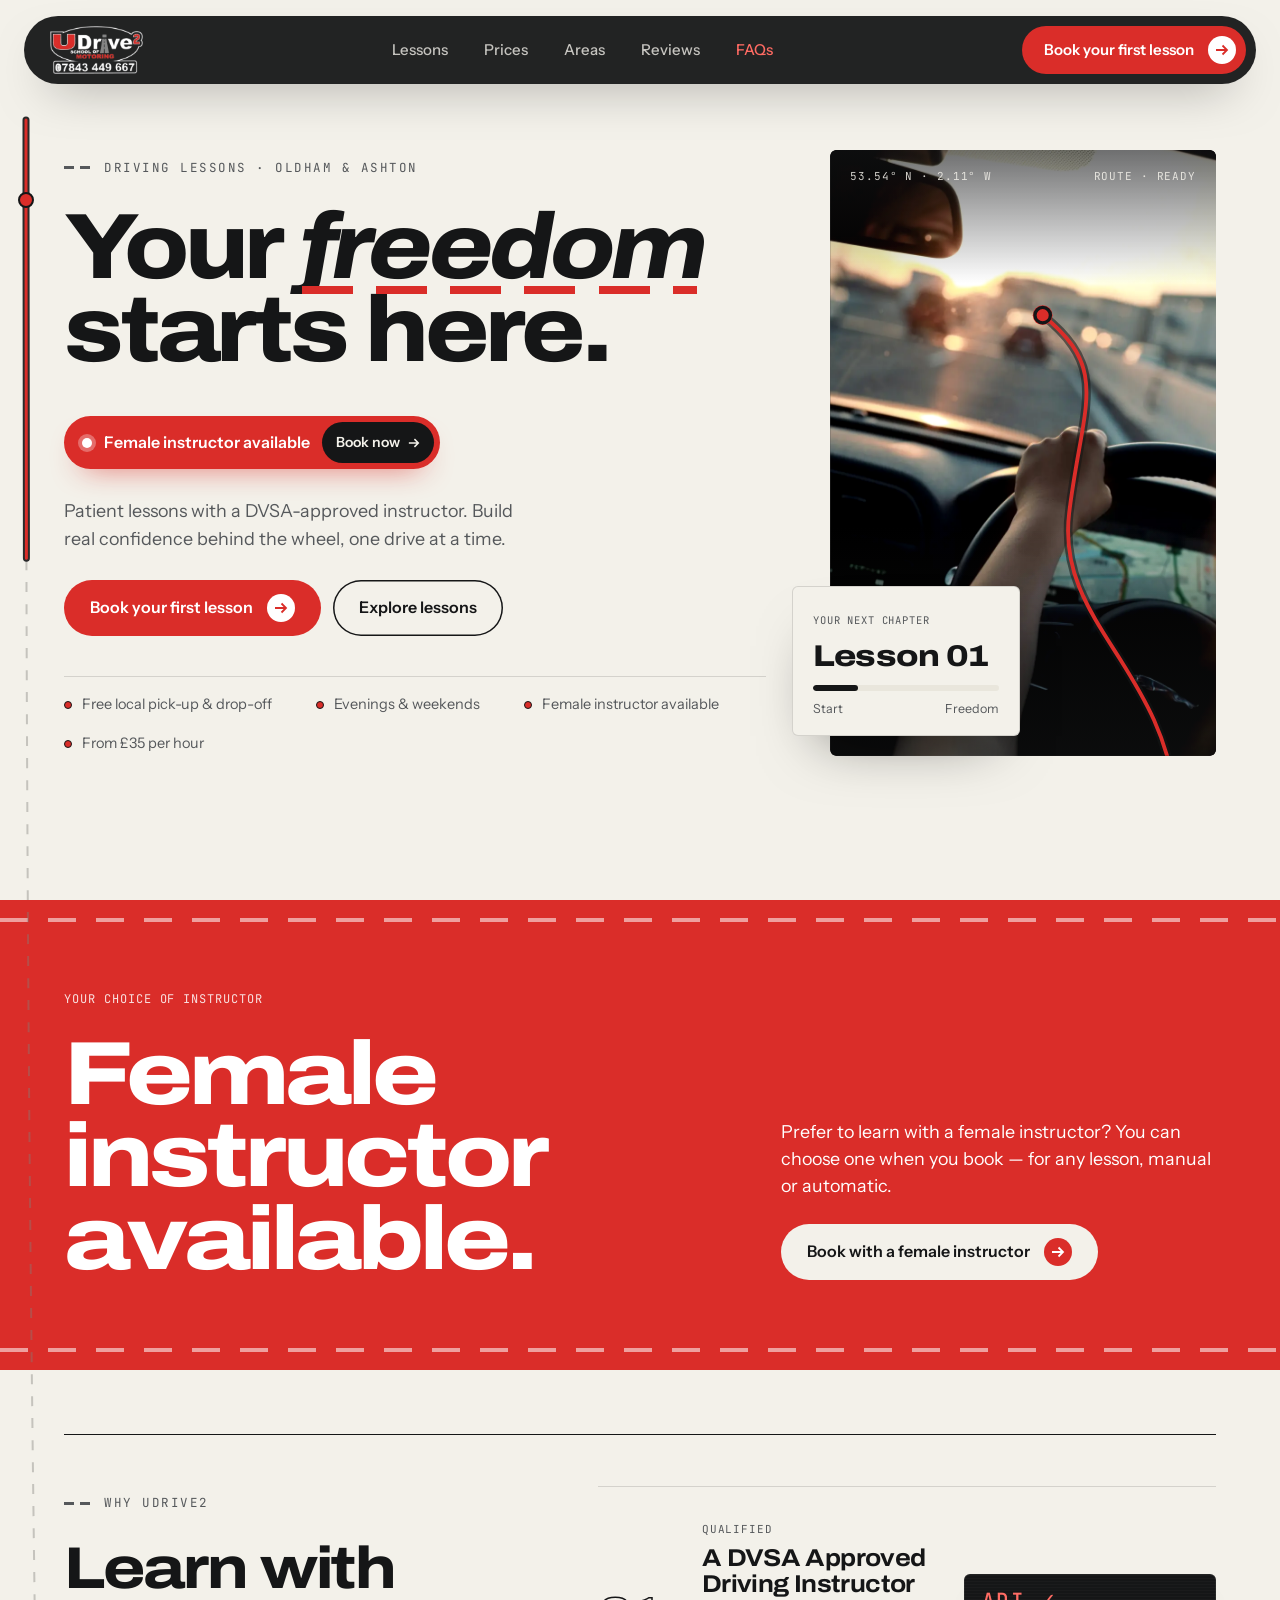
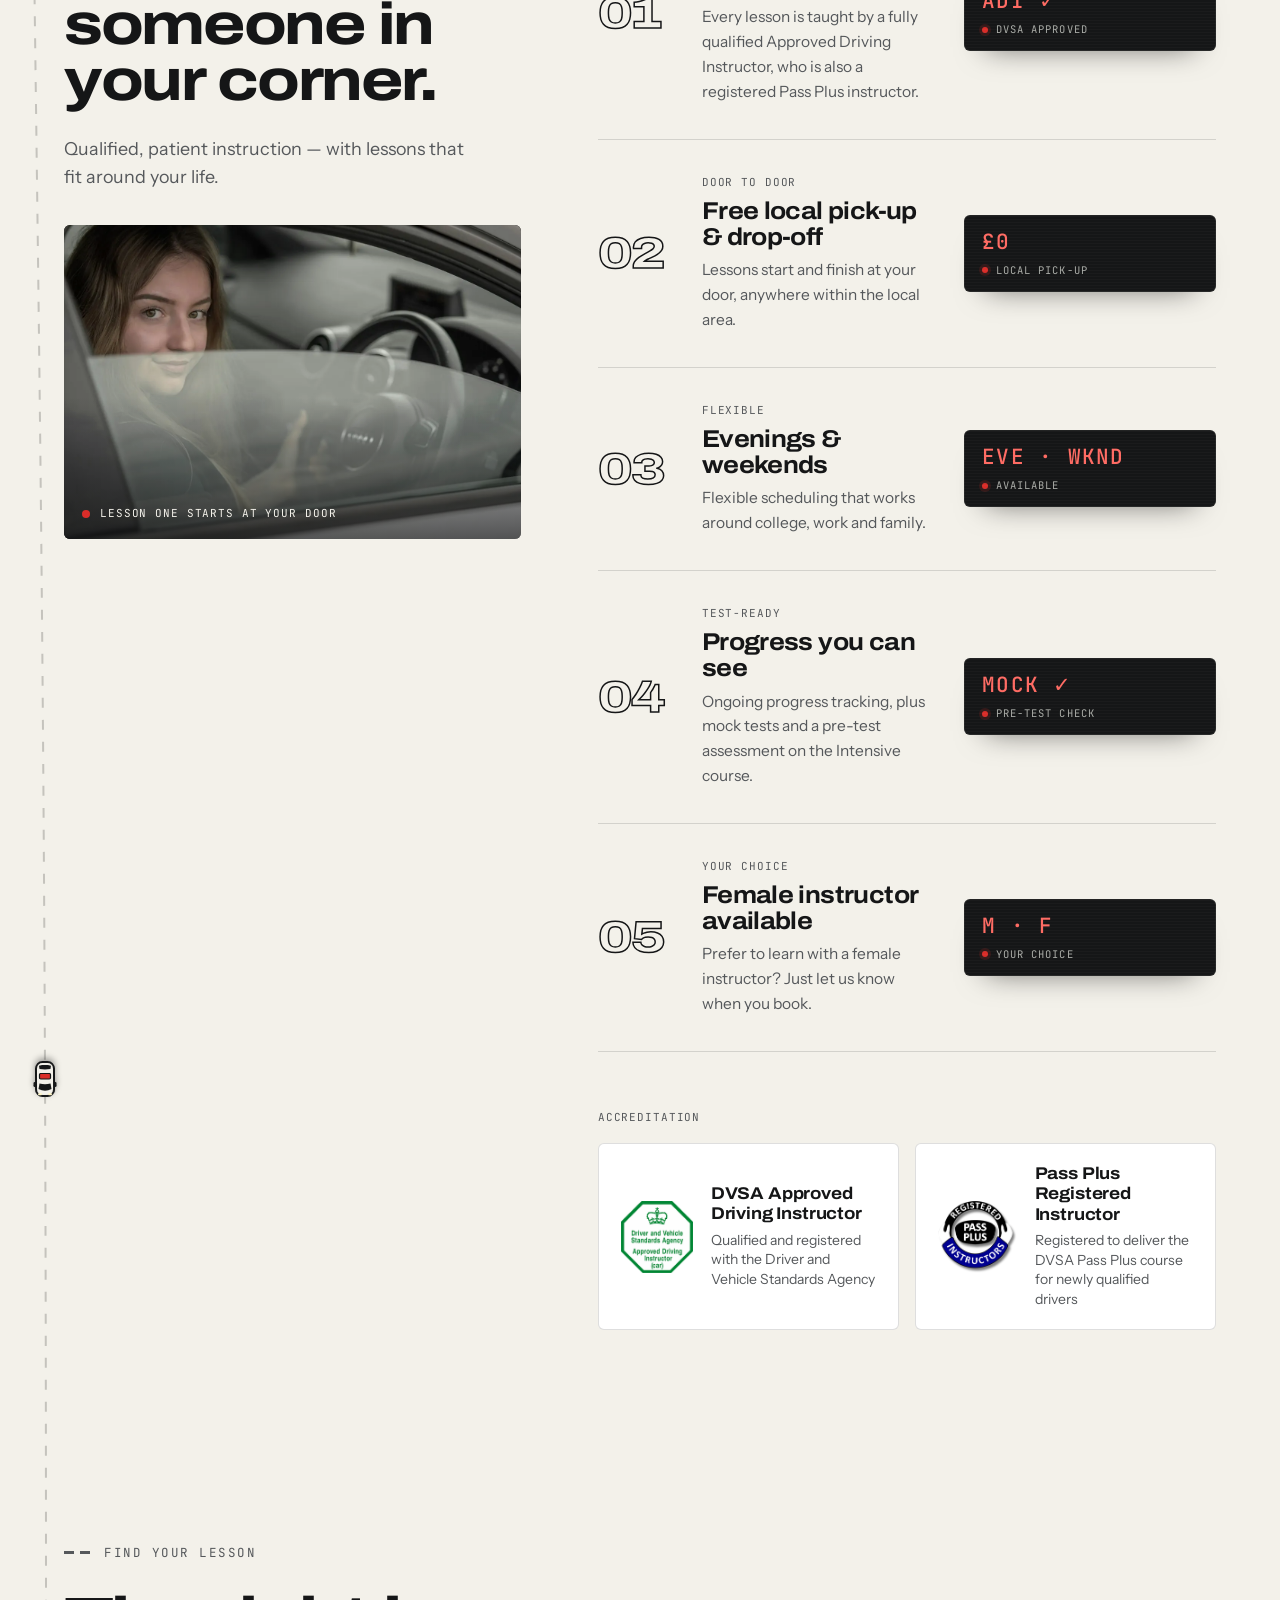
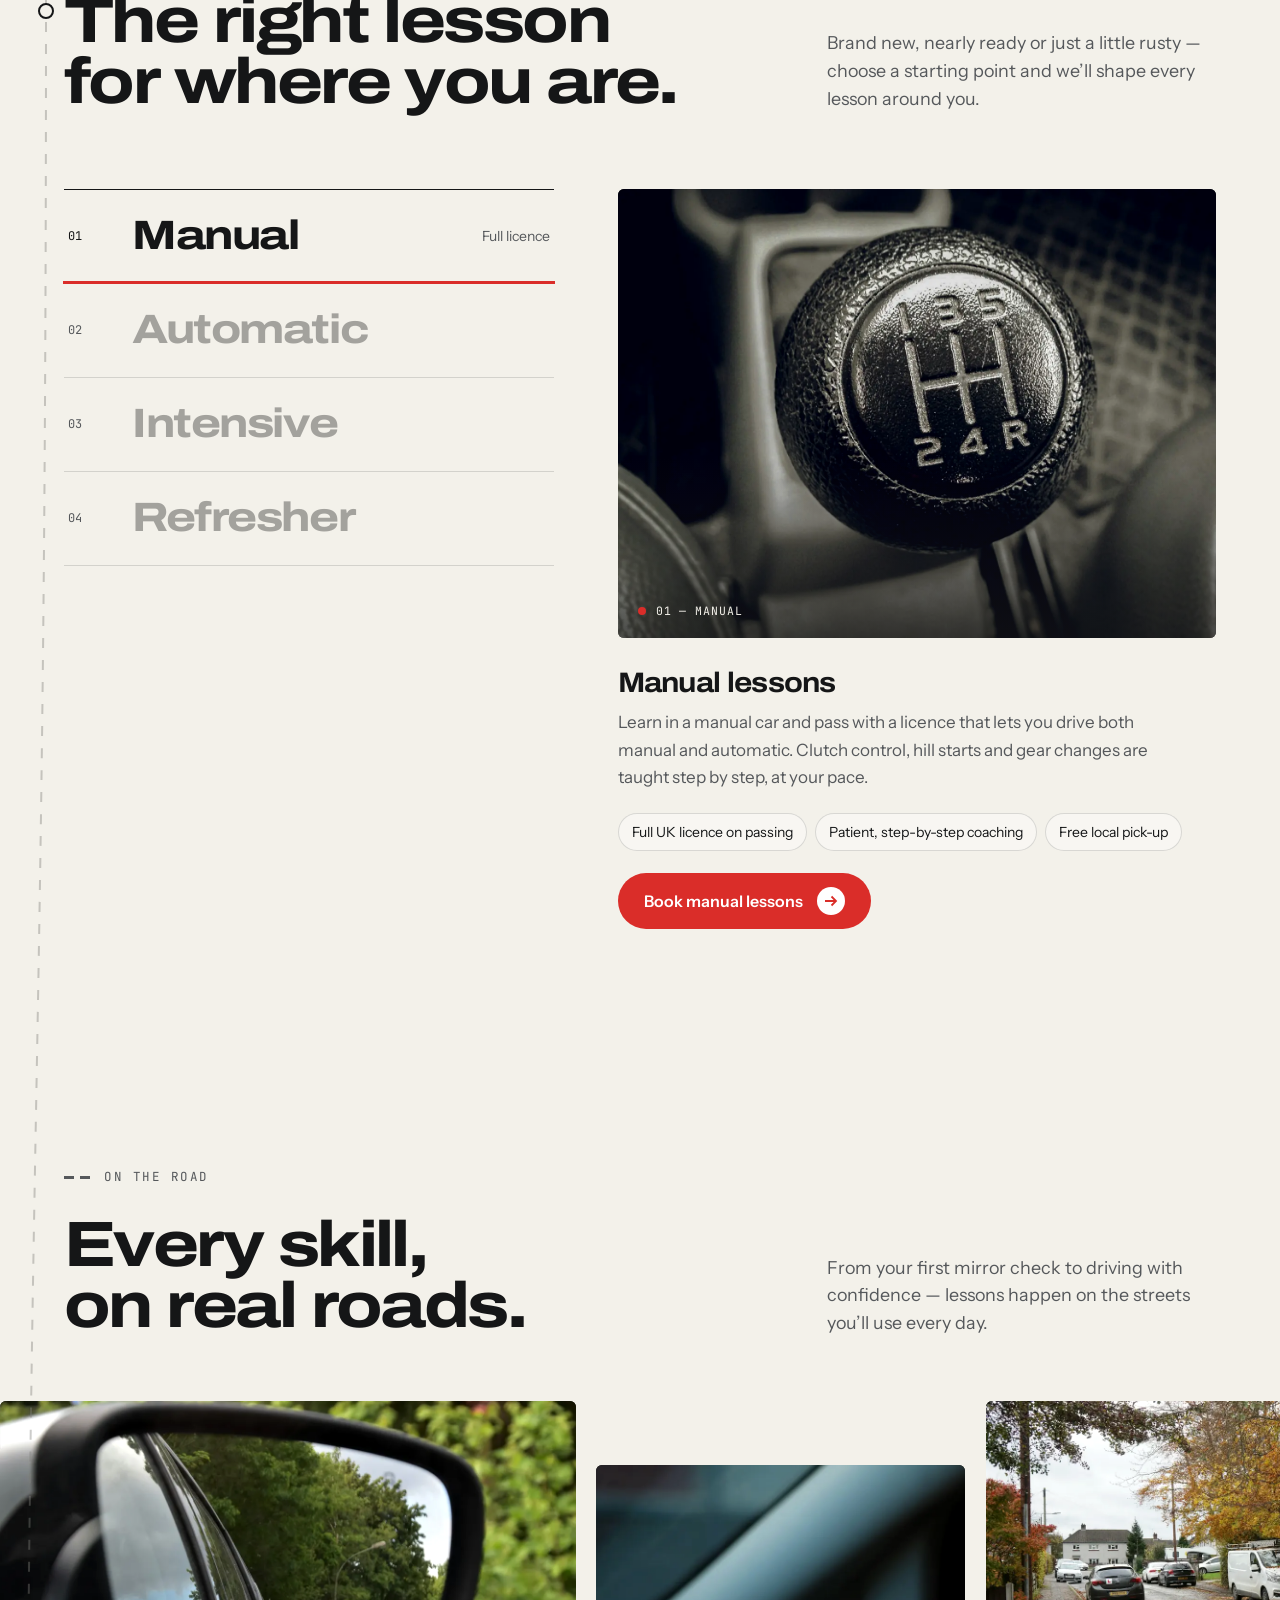
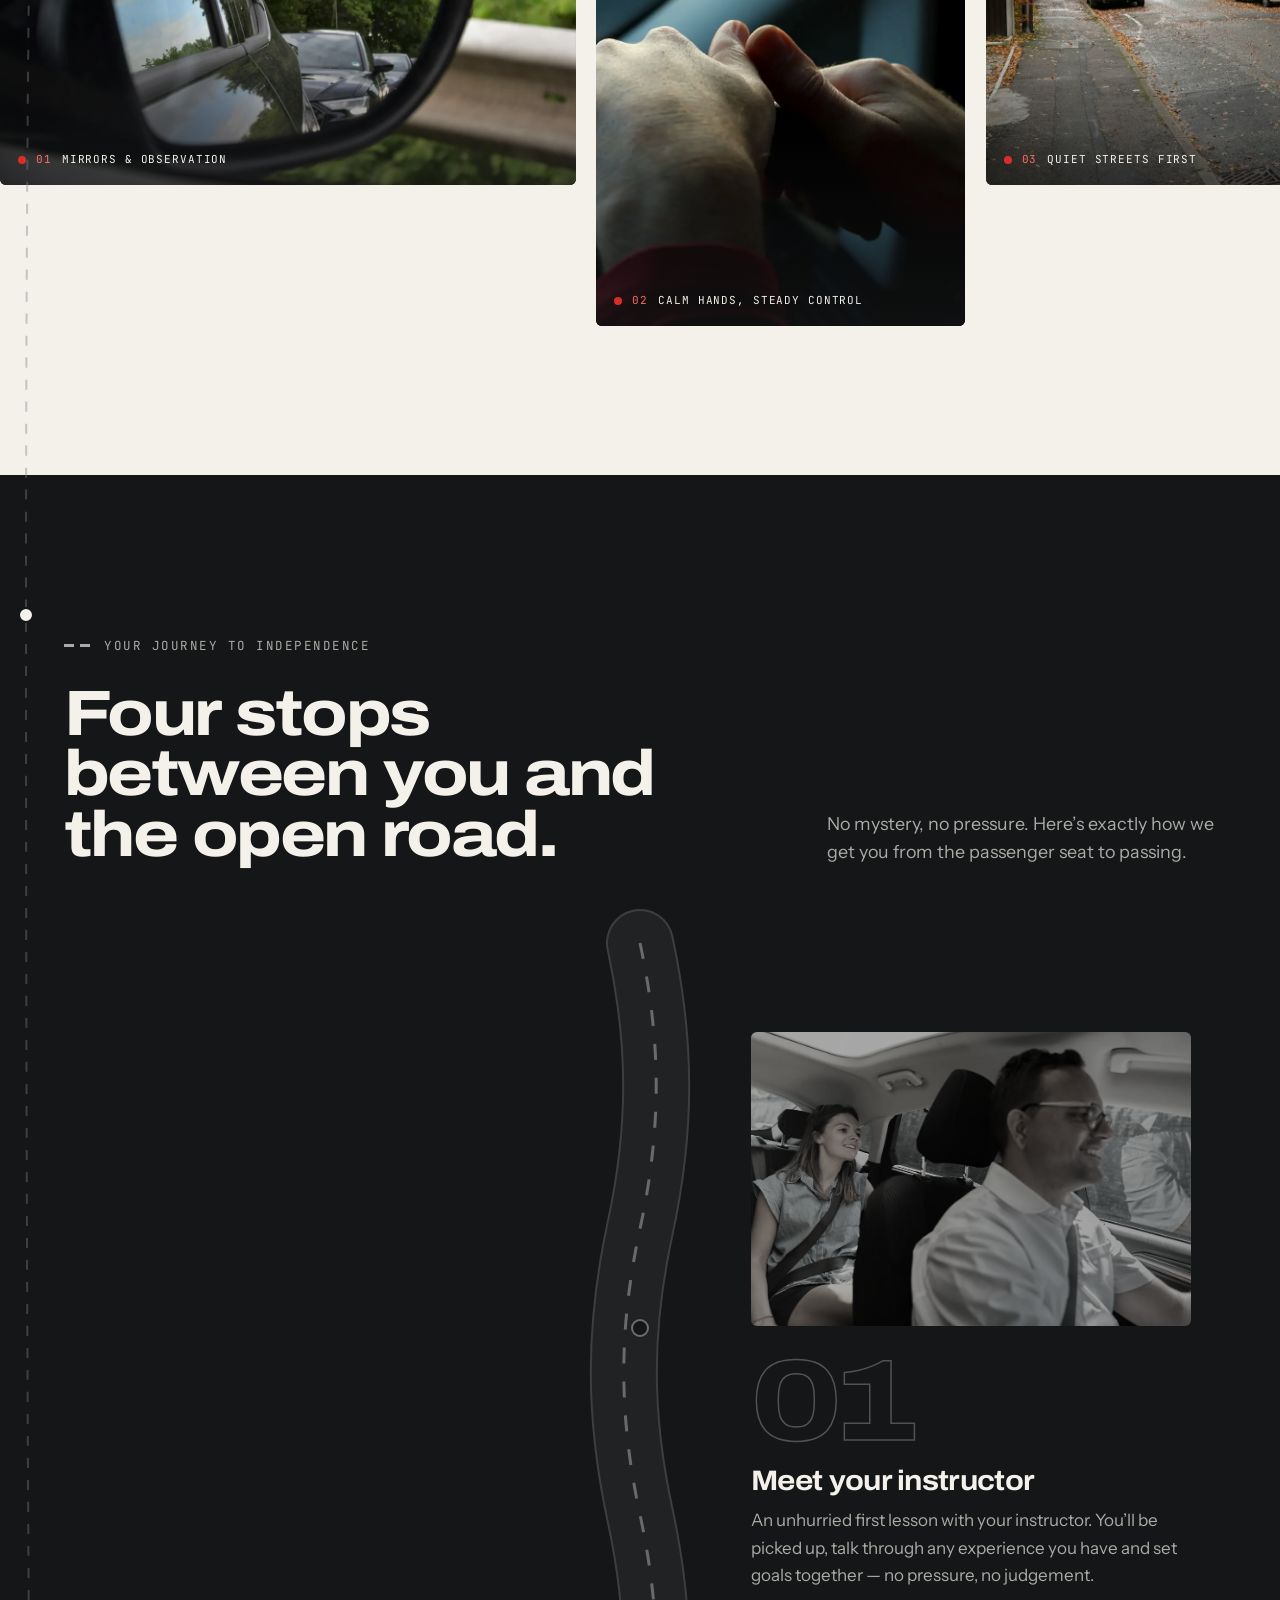
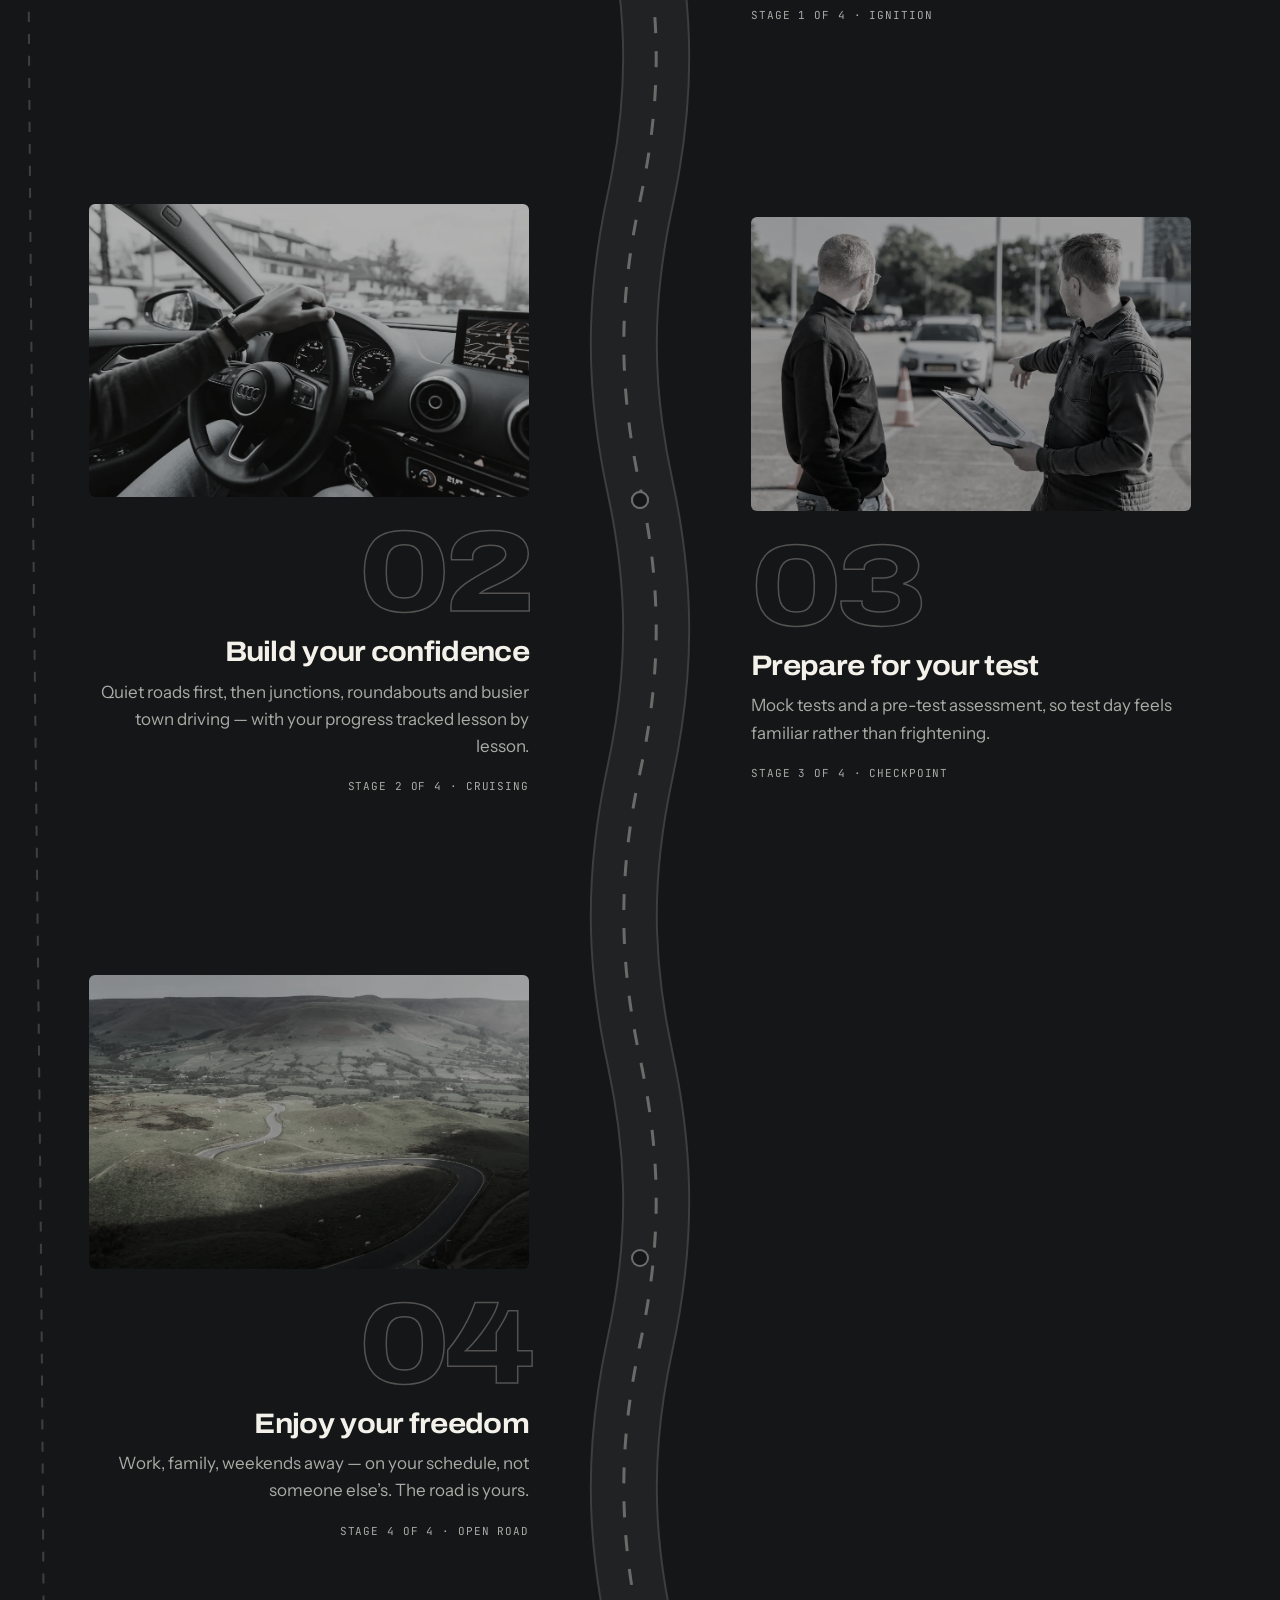
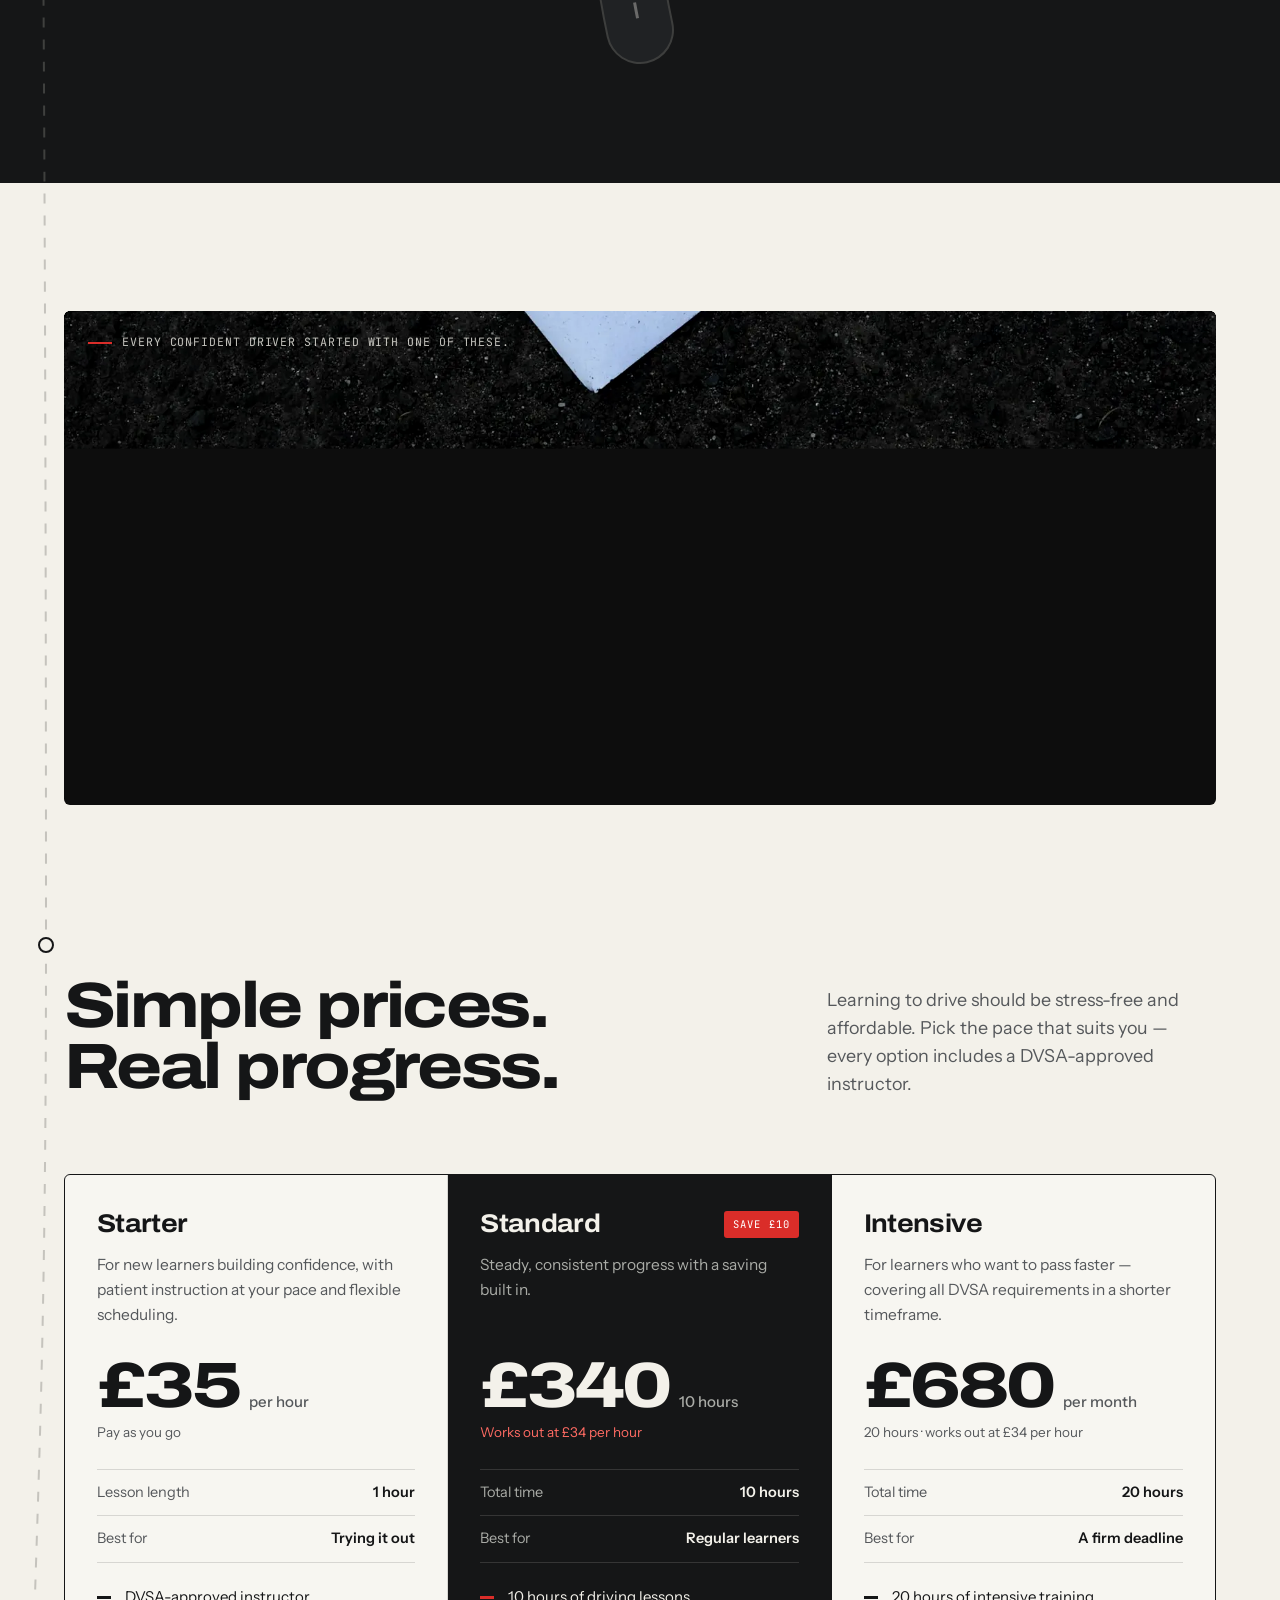
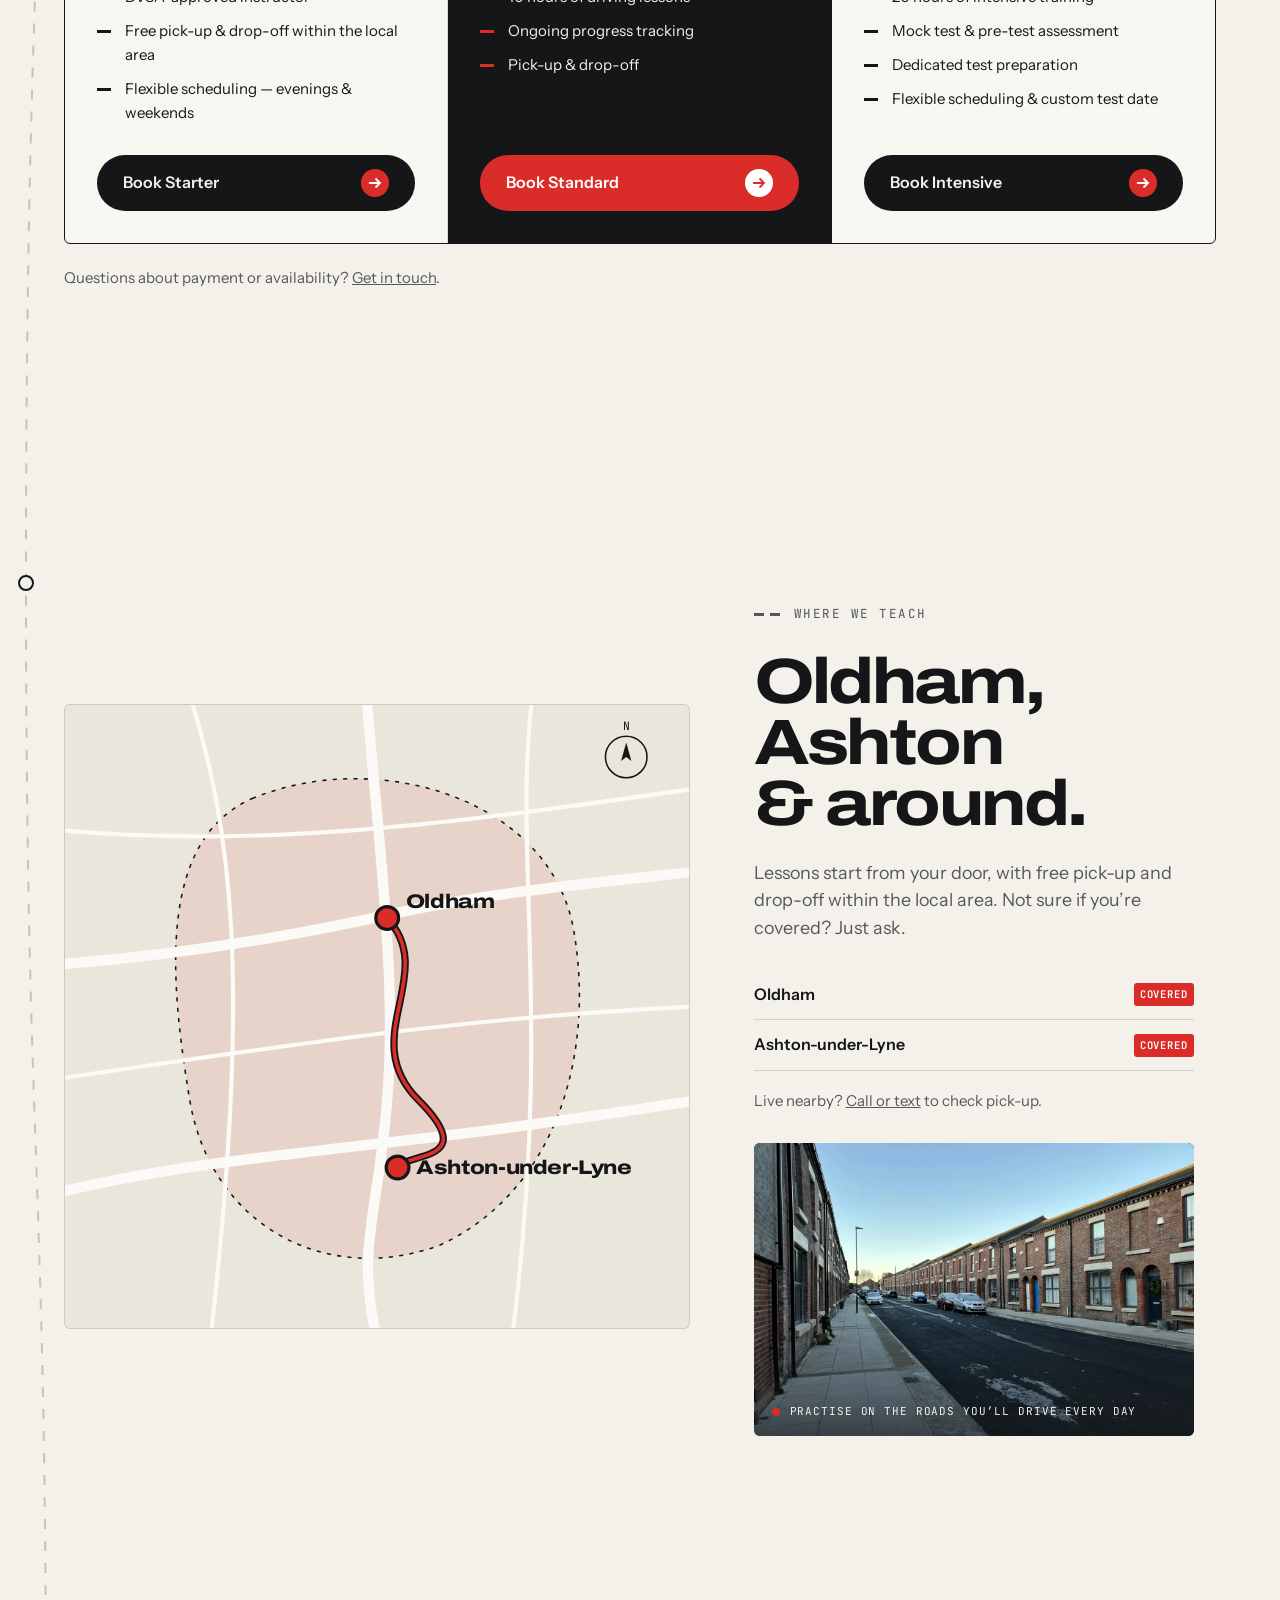
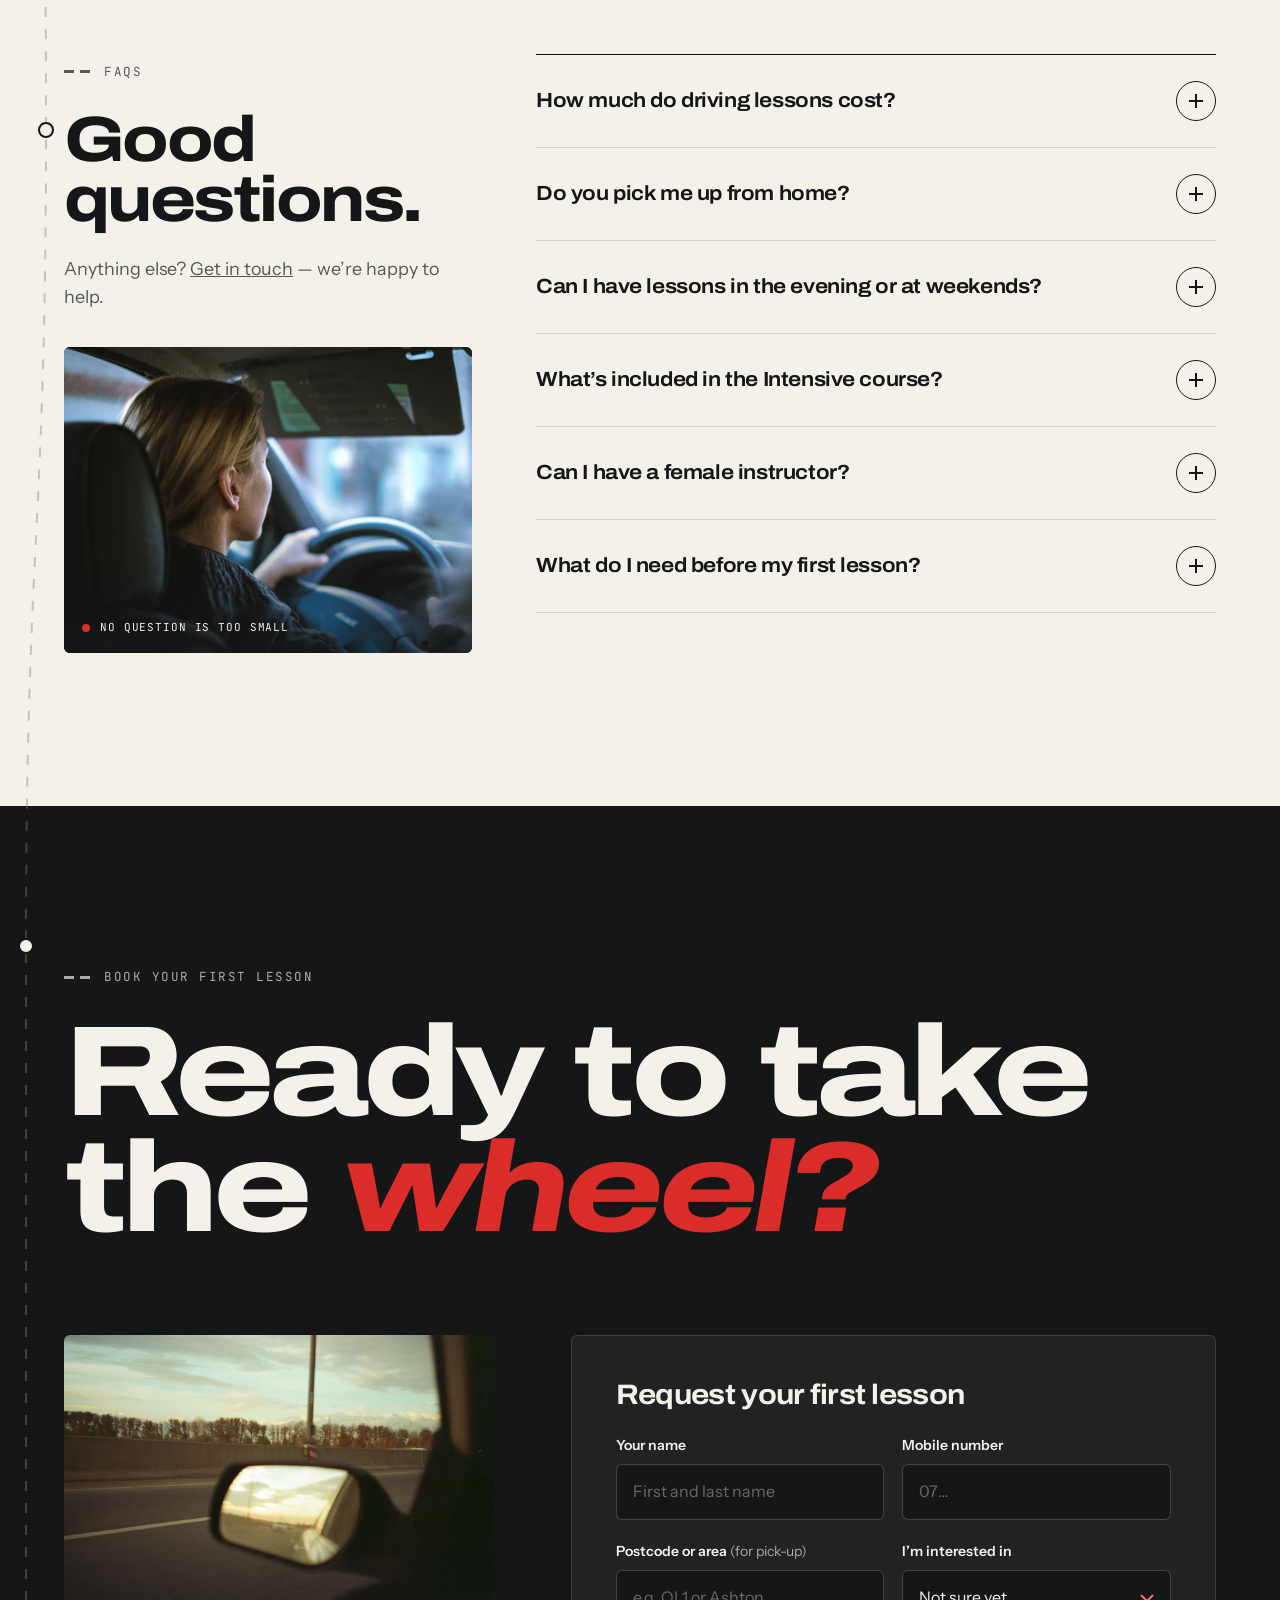
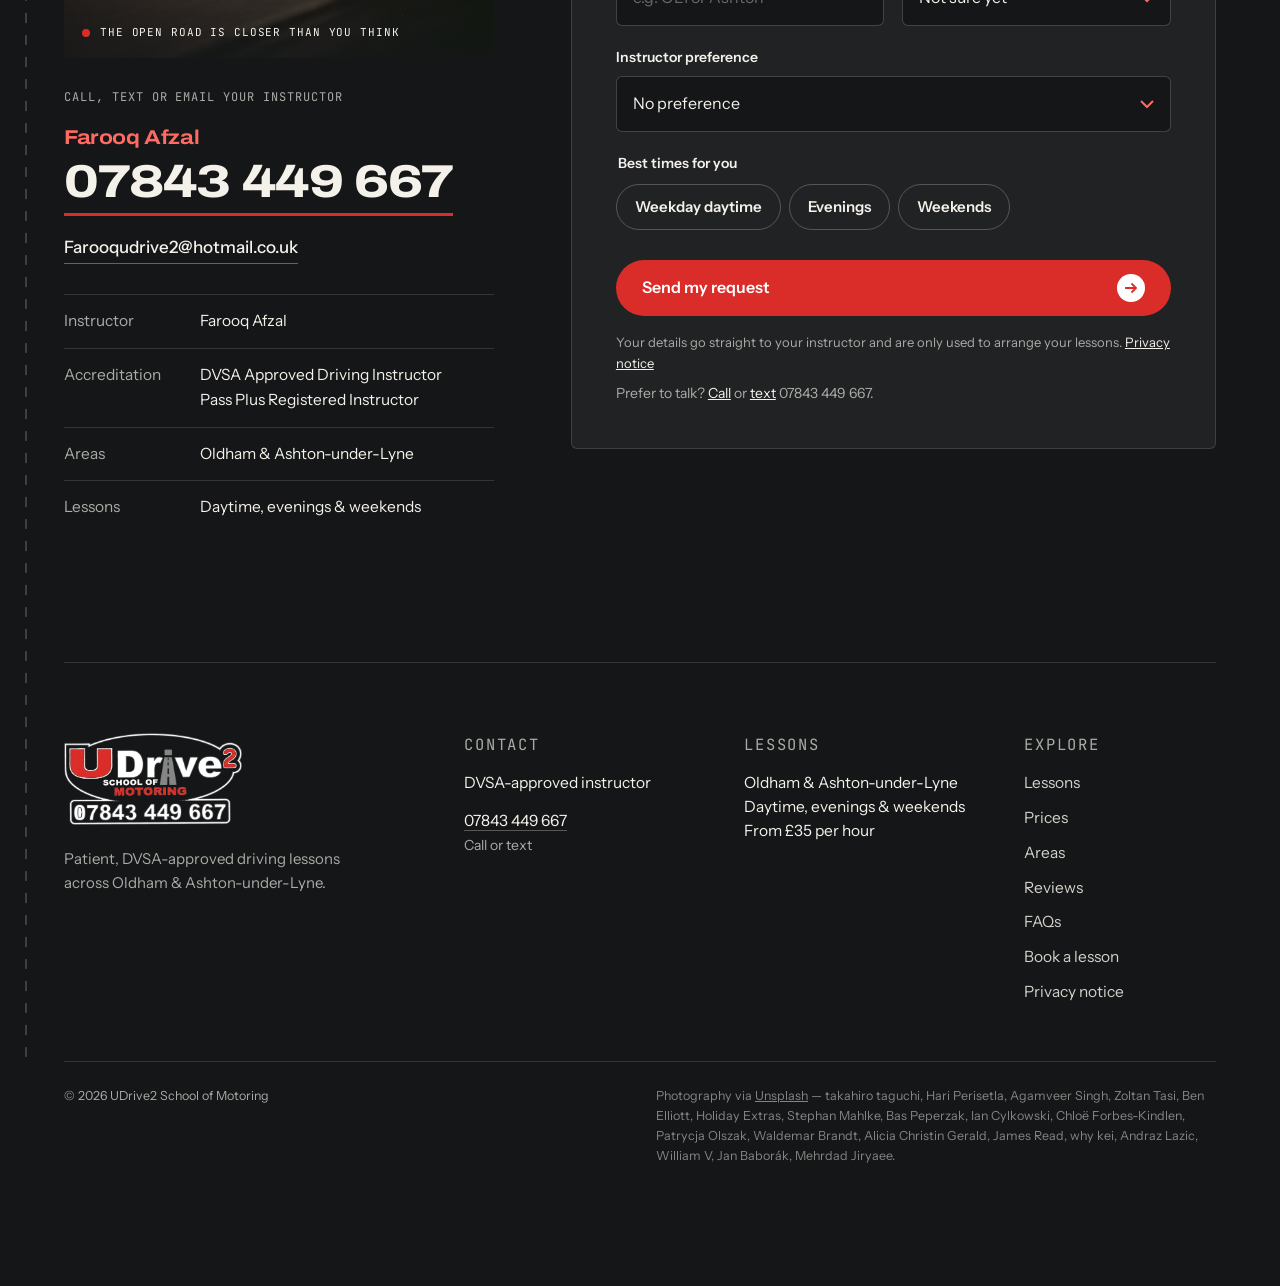
==== commit d57b7bf2: "Make female instructor availability prominent on the homepage - Red 'Female instructor available' ba" ====
--- a/index.html
+++ b/index.html
@@ -68,6 +68,7 @@
           <span class="line"><span>starts here.</span></span>
         </h1>
         <div class="hero__copy">
+          <a class="hero__badge" href="book.html?instructor=female" data-enter="up" style="--d:.28"><span class="hero__badge-dot" aria-hidden="true"></span>Female instructor available <span class="hero__badge-go"><span class="hero__badge-t">Book now</span> <svg viewBox="0 0 14 14" fill="none" aria-hidden="true"><path d="M1 7h11M7.5 2.5 12 7l-4.5 4.5" stroke="currentColor" stroke-width="1.8"/></svg></span></a>
           <p class="lede" data-enter="up" style="--d:.35">Patient lessons with a DVSA-approved instructor. Build real confidence behind the wheel, one drive at a time.</p>
           <div class="hero__ctas" data-enter="up" style="--d:.48">
             <a class="btn" href="book.html">Book your first lesson <span class="arrow" aria-hidden="true"><svg viewBox="0 0 14 14" fill="none"><path d="M1 7h11M7.5 2.5 12 7l-4.5 4.5" stroke="currentColor" stroke-width="1.8"/></svg></span></a>
@@ -102,6 +103,18 @@
           <div class="chapter__bar"><i></i></div>
           <div class="chapter__row"><span>Start</span><span>Freedom</span></div>
         </div>
+      </div>
+    </div>
+  </section>
+
+  <!-- ============================ FEMALE INSTRUCTOR BAND ============================ -->
+  <section class="femband" aria-labelledby="femband-title">
+    <div class="wrap femband__grid">
+      <p class="femband__k mono reveal">Your choice of instructor</p>
+      <h2 class="femband__title reveal" id="femband-title">Female instructor<br>available.</h2>
+      <div class="femband__side reveal" style="--d:.1">
+        <p>Prefer to learn with a female instructor? You can choose one when you book — for any lesson, manual or automatic.</p>
+        <a class="btn femband__btn" href="book.html?instructor=female">Book with a female instructor <span class="arrow" aria-hidden="true"><svg viewBox="0 0 14 14" fill="none"><path d="M1 7h11M7.5 2.5 12 7l-4.5 4.5" stroke="currentColor" stroke-width="1.8"/></svg></span></a>
       </div>
     </div>
   </section>
--- a/assets/site.css
+++ b/assets/site.css
@@ -186,7 +186,7 @@
 .is-ready .hero em{--u:1}
 .is-ready .hero [data-enter]{opacity:1;transform:none;transition:opacity .8s var(--ease-out),transform .9s var(--ease-out),clip-path 1.2s var(--ease-out)}
 .js .hero [data-enter="up"]{transform:translateY(22px)}
-.is-ready .hero [data-enter="up"]{transition-delay:calc(var(--d,0) * 1s)}
+.is-ready .hero [data-enter="up"]{transform:none;transition-delay:calc(var(--d,0) * 1s)}
 .js .hero [data-enter="frame"]{clip-path:inset(12% 0 0 0 round 6px);opacity:1}
 .is-ready .hero [data-enter="frame"]{clip-path:inset(0 0 0 0 round 6px);transition-delay:.15s}
 .js .hero [data-enter="chip"]{transform:translate(-10px,16px)}
@@ -634,4 +634,33 @@
   .page-hero{padding:132px 0 48px}
   .page-hero__grid{grid-template-columns:1fr;gap:22px}
 }
-@media (max-width:920px){.hero .eyebrow{margin-bottom:30px!important}}
+@media (max-width:920px){.hero .eyebrow{margin-bottom:26px!important}}
+
+/* ==========================================================================
+   Female instructor — hero badge + full-width band
+   ========================================================================== */
+.hero__badge{grid-column:1 / -1;justify-self:start;display:inline-flex;align-items:center;gap:12px;min-height:48px;padding:6px 6px 6px 18px;border-radius:999px;background:var(--accent);color:var(--on-accent);font-weight:600;font-size:16px;text-decoration:none;box-shadow:0 14px 30px -18px rgba(218,45,41,.9);transition:transform .35s var(--ease-out),box-shadow .35s var(--ease-out)}
+.hero__badge:hover{transform:translateY(-2px);box-shadow:0 18px 36px -16px rgba(218,45,41,.95)}
+.hero__badge-dot{width:10px;height:10px;border-radius:50%;background:#fff;box-shadow:0 0 0 4px rgba(255,255,255,.3)}
+.hero__badge-go{display:inline-flex;align-items:center;gap:8px;background:var(--ink);color:var(--paper);border-radius:999px;padding:9px 14px;font-size:14px}
+.hero__badge-go svg{width:12px;height:12px;transition:transform .35s var(--ease-out)}
+.hero__badge:hover .hero__badge-go svg{transform:translateX(3px)}
+.hero__badge:focus-visible{outline:3px solid var(--ink);outline-offset:3px}
+
+.femband{background:var(--accent);color:var(--on-accent);padding:clamp(56px,7vw,96px) 0;position:relative;overflow:hidden}
+.femband::before,.femband::after{content:"";position:absolute;left:0;right:0;height:4px;background:repeating-linear-gradient(90deg,rgba(255,255,255,.55) 0 28px,transparent 28px 48px)}
+.femband::before{top:18px}.femband::after{bottom:18px}
+.femband__grid{display:grid;grid-template-columns:minmax(0,1.2fr) minmax(0,.8fr);gap:24px clamp(32px,5vw,80px);align-items:end}
+.femband__k{grid-column:1 / -1;margin:0;color:rgba(255,255,255,.85)}
+.femband__title{margin:0;font-family:var(--display);font-stretch:120%;font-weight:800;letter-spacing:-.045em;line-height:.92;font-size:clamp(2.8rem,7vw,6.6rem)}
+.femband__side p{margin:0 0 24px;font-size:clamp(1.05rem,1.4vw,1.2rem);line-height:1.5;max-width:40ch}
+.femband__btn{--bg:var(--paper);--fg:var(--ink)}
+.femband__btn .arrow{background:var(--accent);color:var(--on-accent)}
+.femband__btn::after{background:var(--ink)}
+.femband__btn:hover{color:var(--paper)}
+@media (max-width:920px){
+  .femband__grid{grid-template-columns:1fr}
+  .femband__btn{width:100%;justify-content:space-between}
+  .hero__badge{font-size:15px}
+}
+@media (max-width:560px){.hero__badge-t{display:none}.hero__badge-go{padding:10px 12px}.hero__badge{gap:10px}}
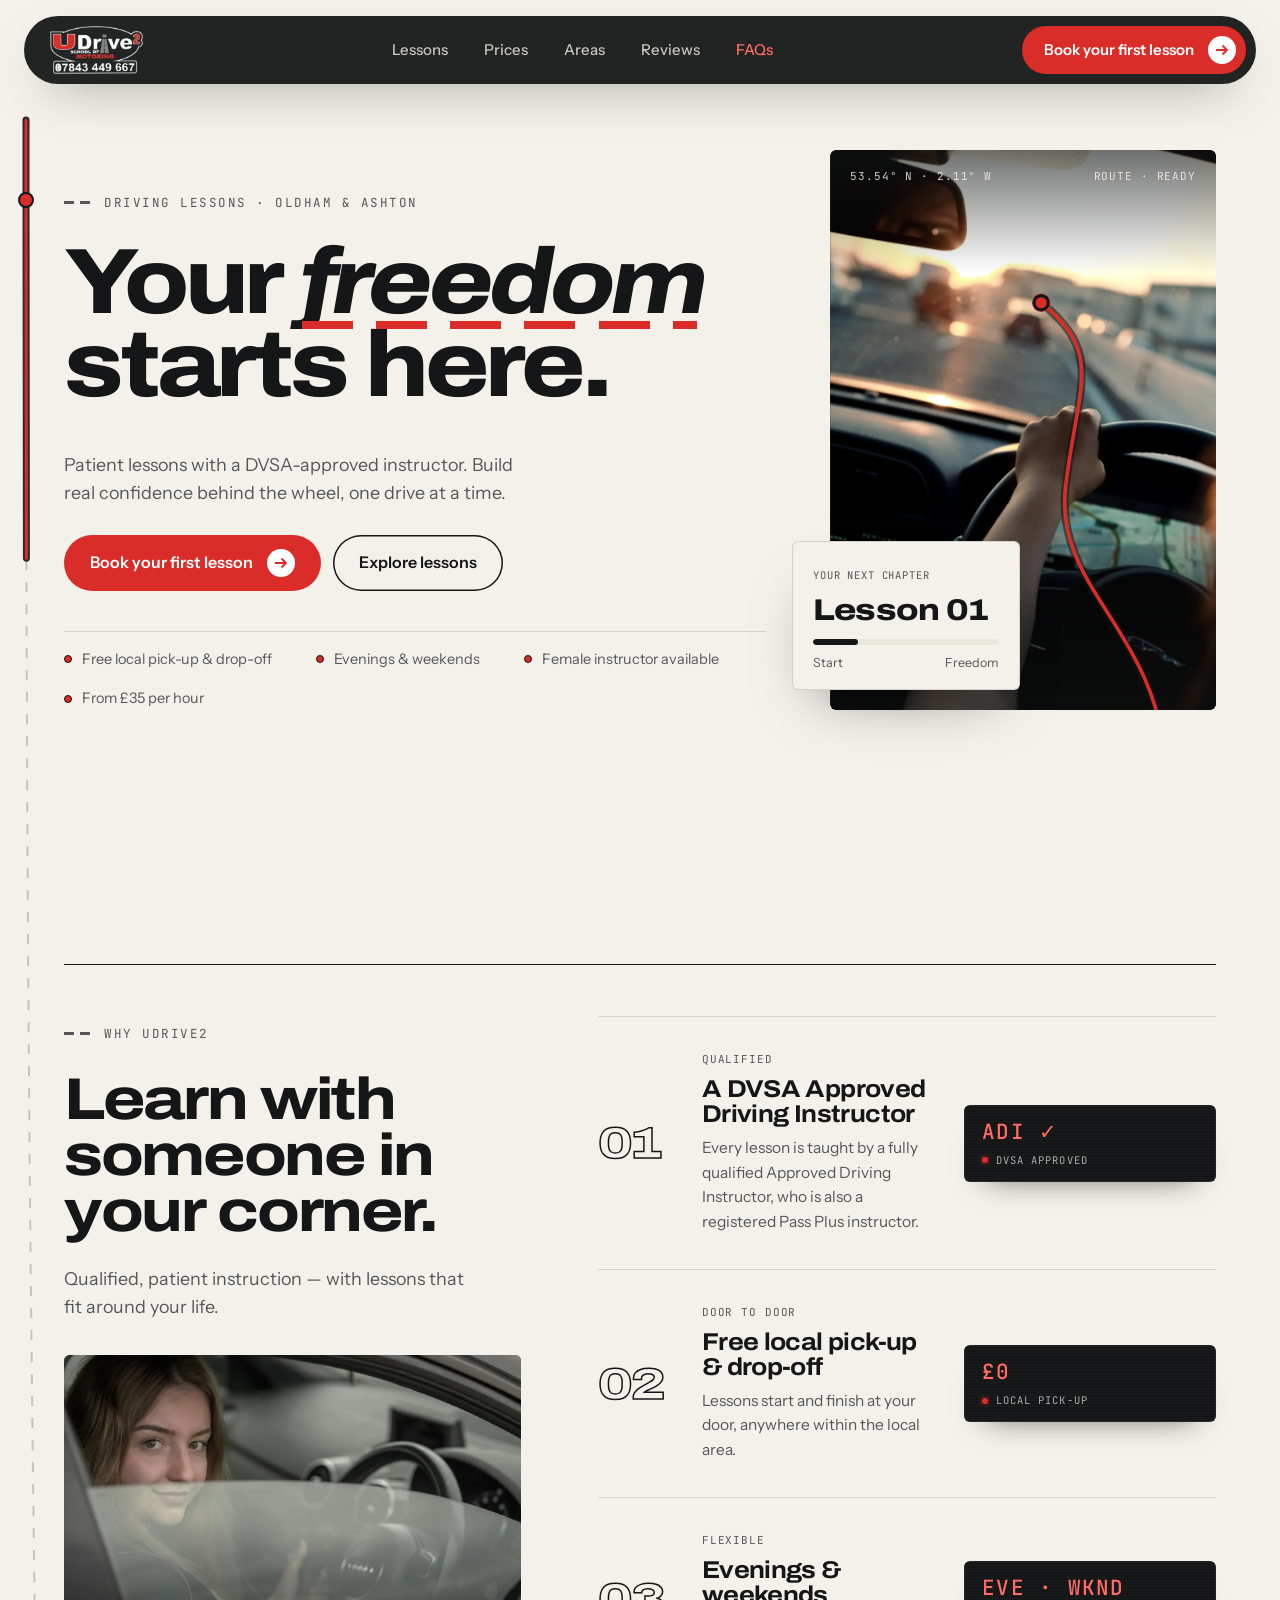
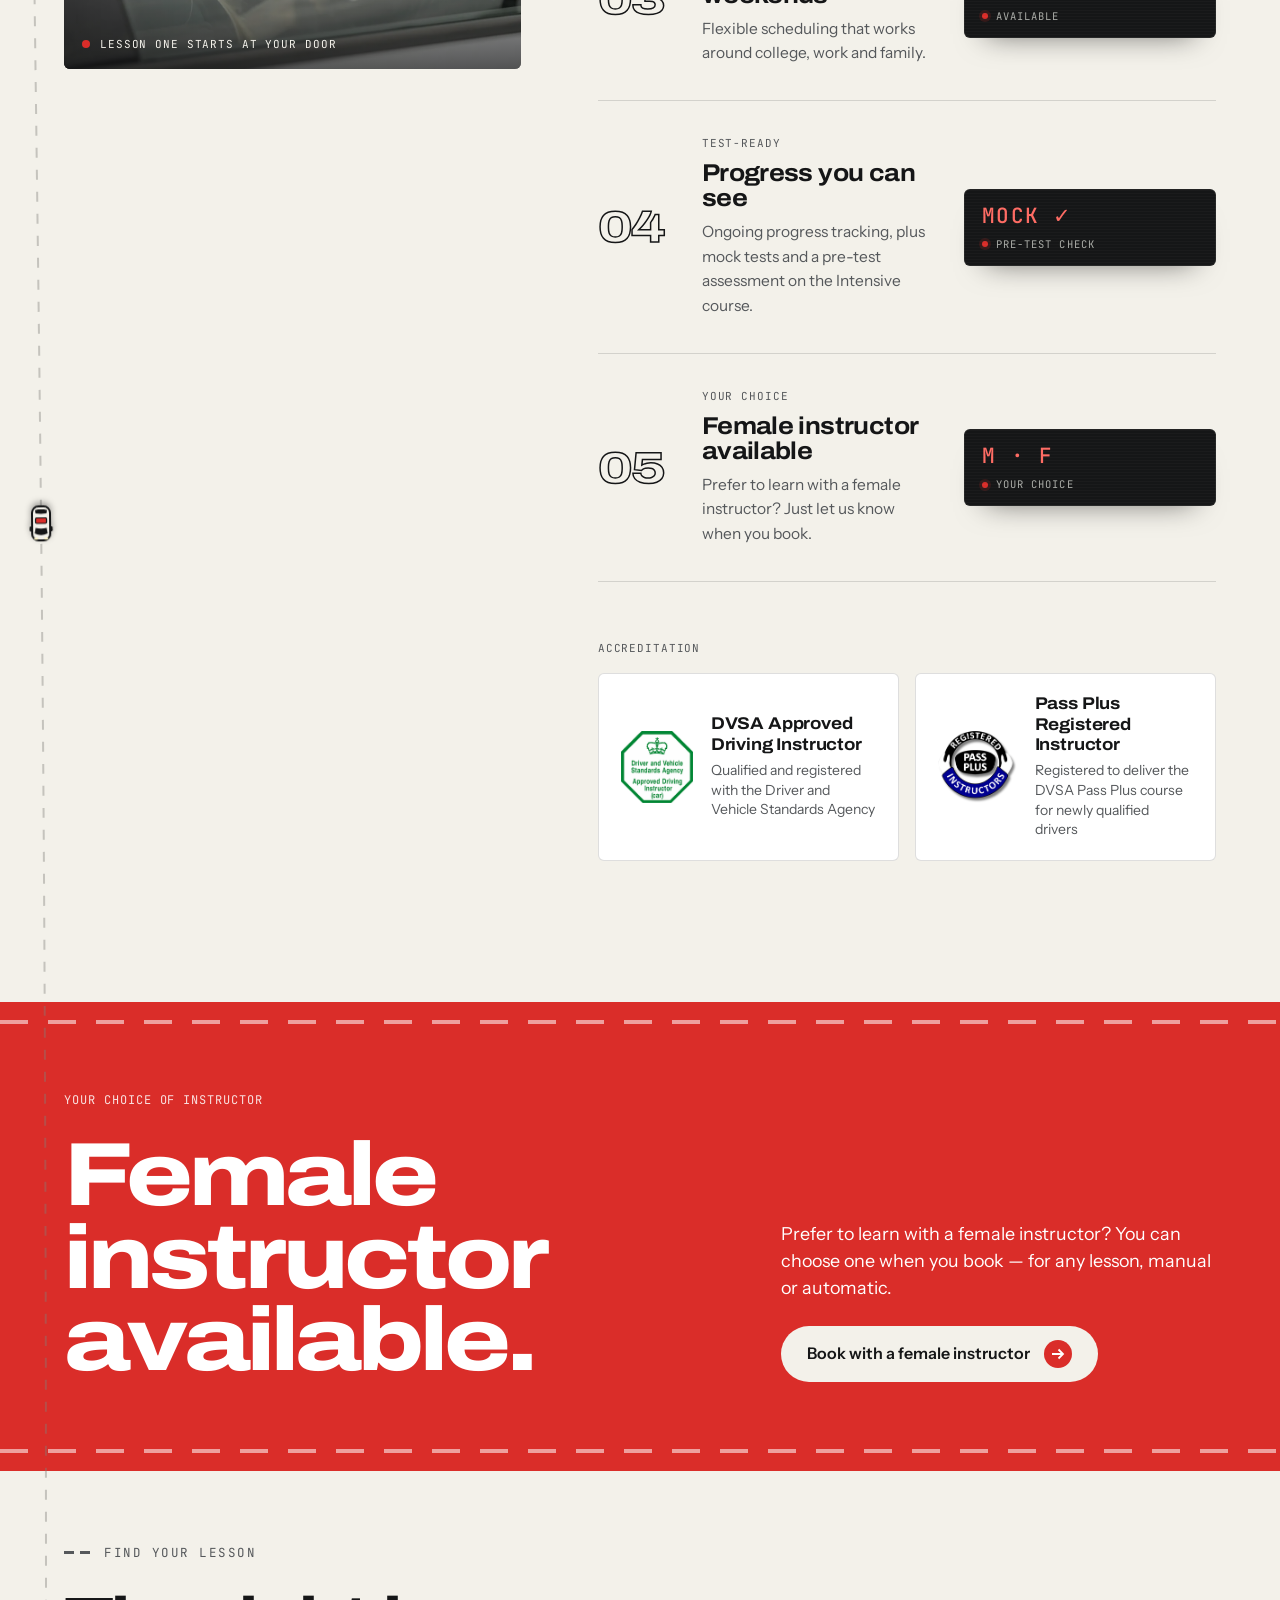
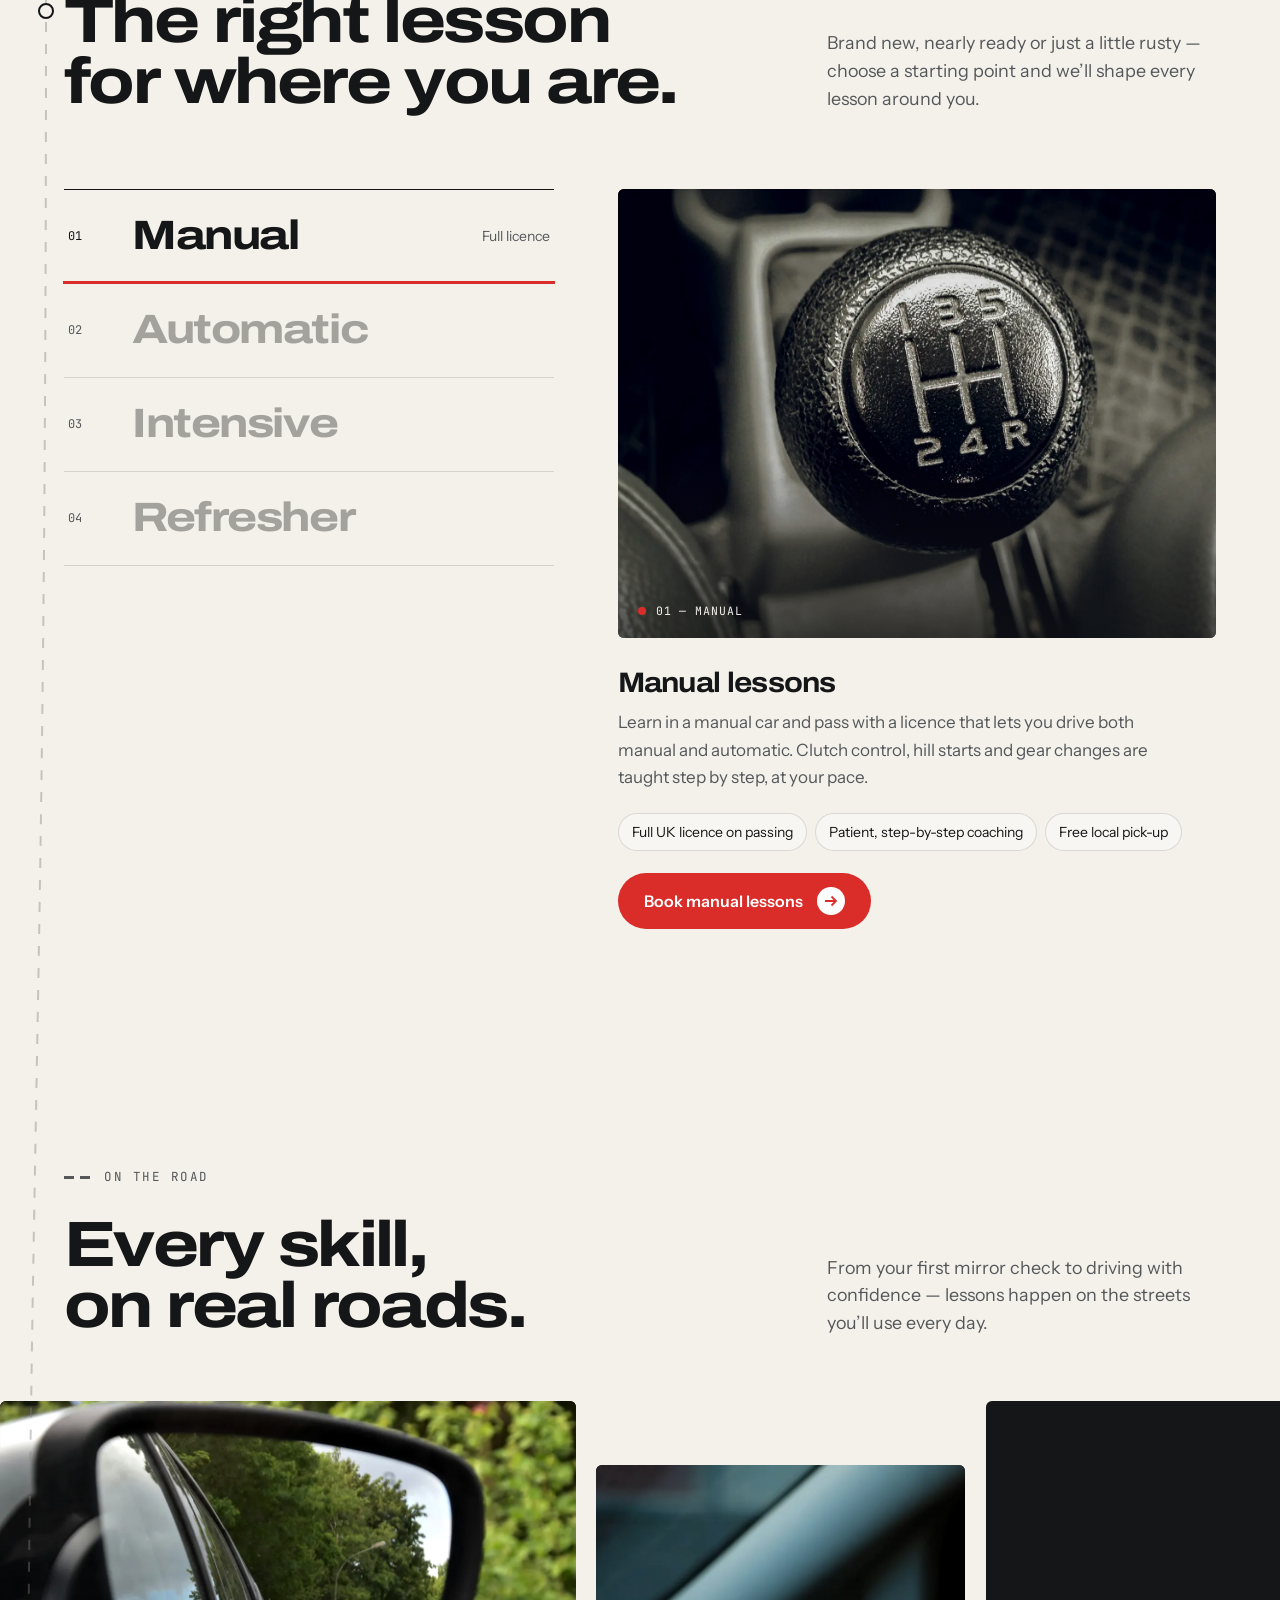
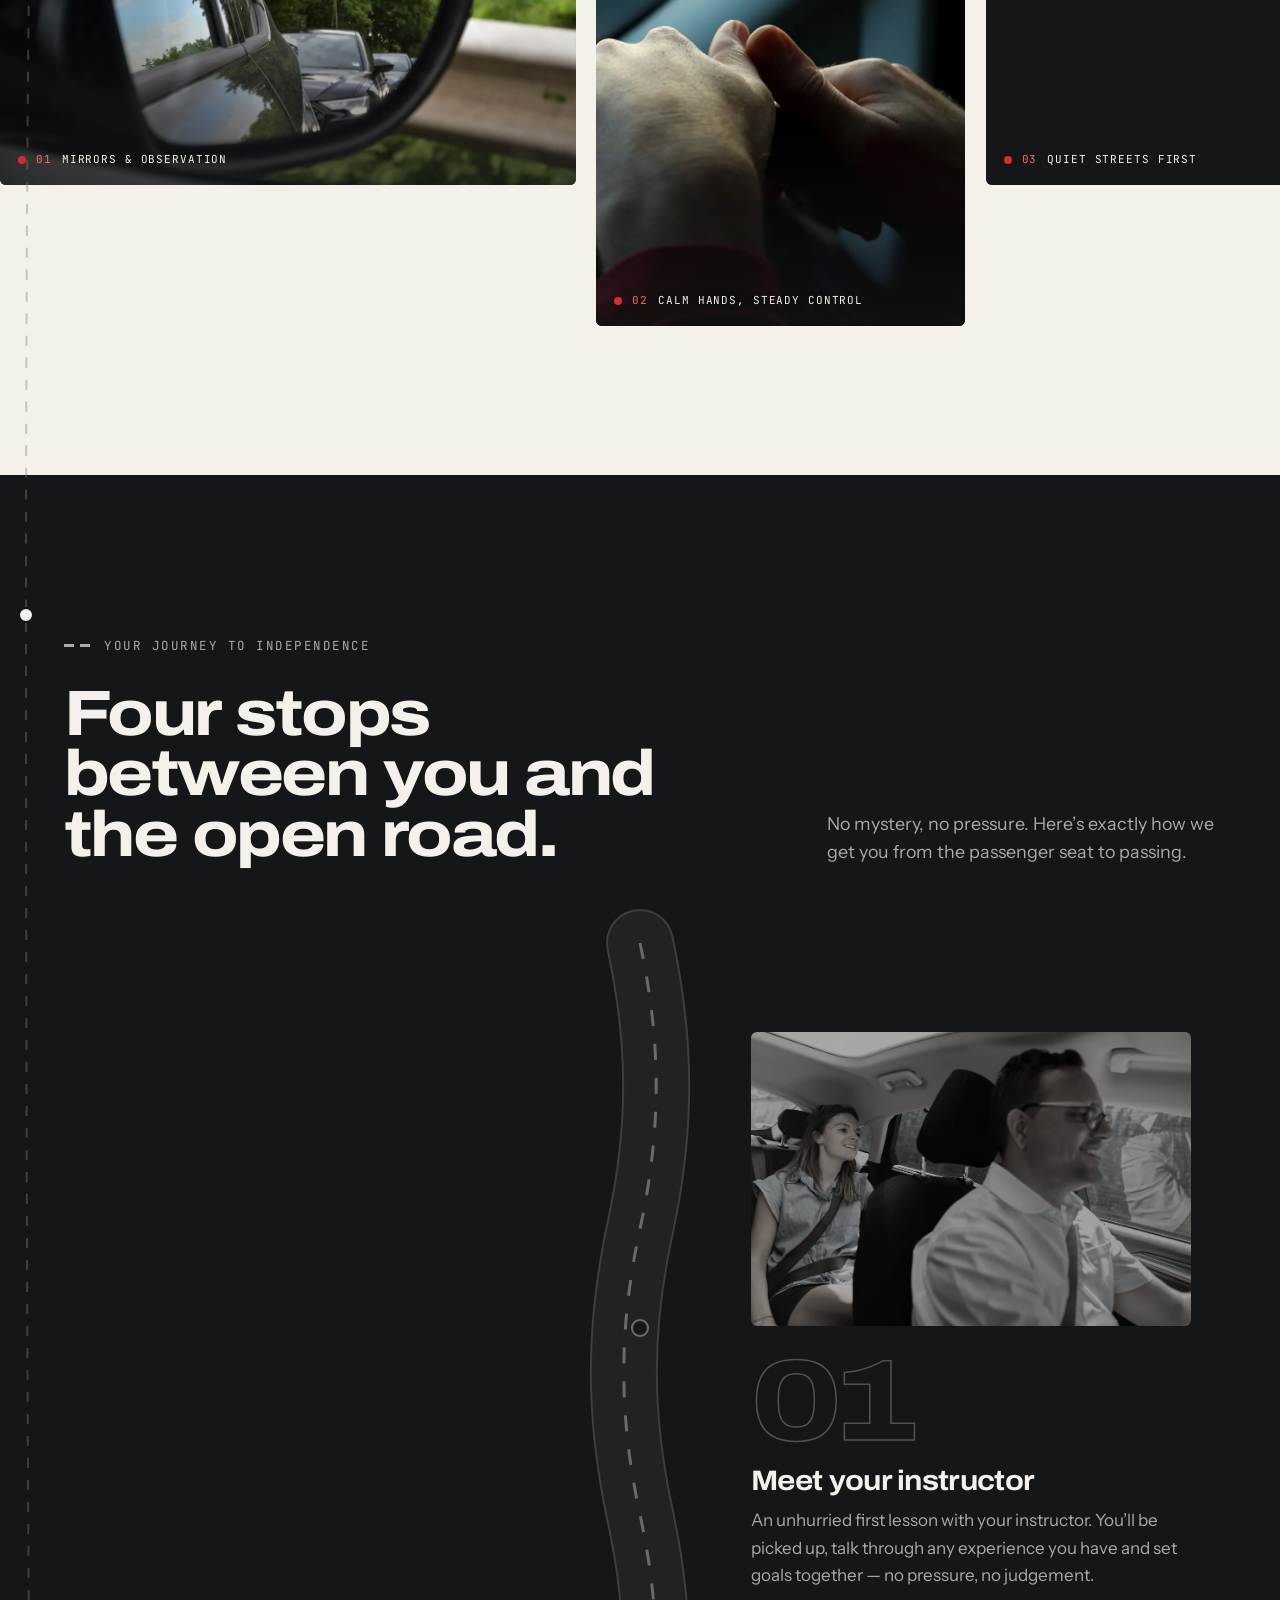
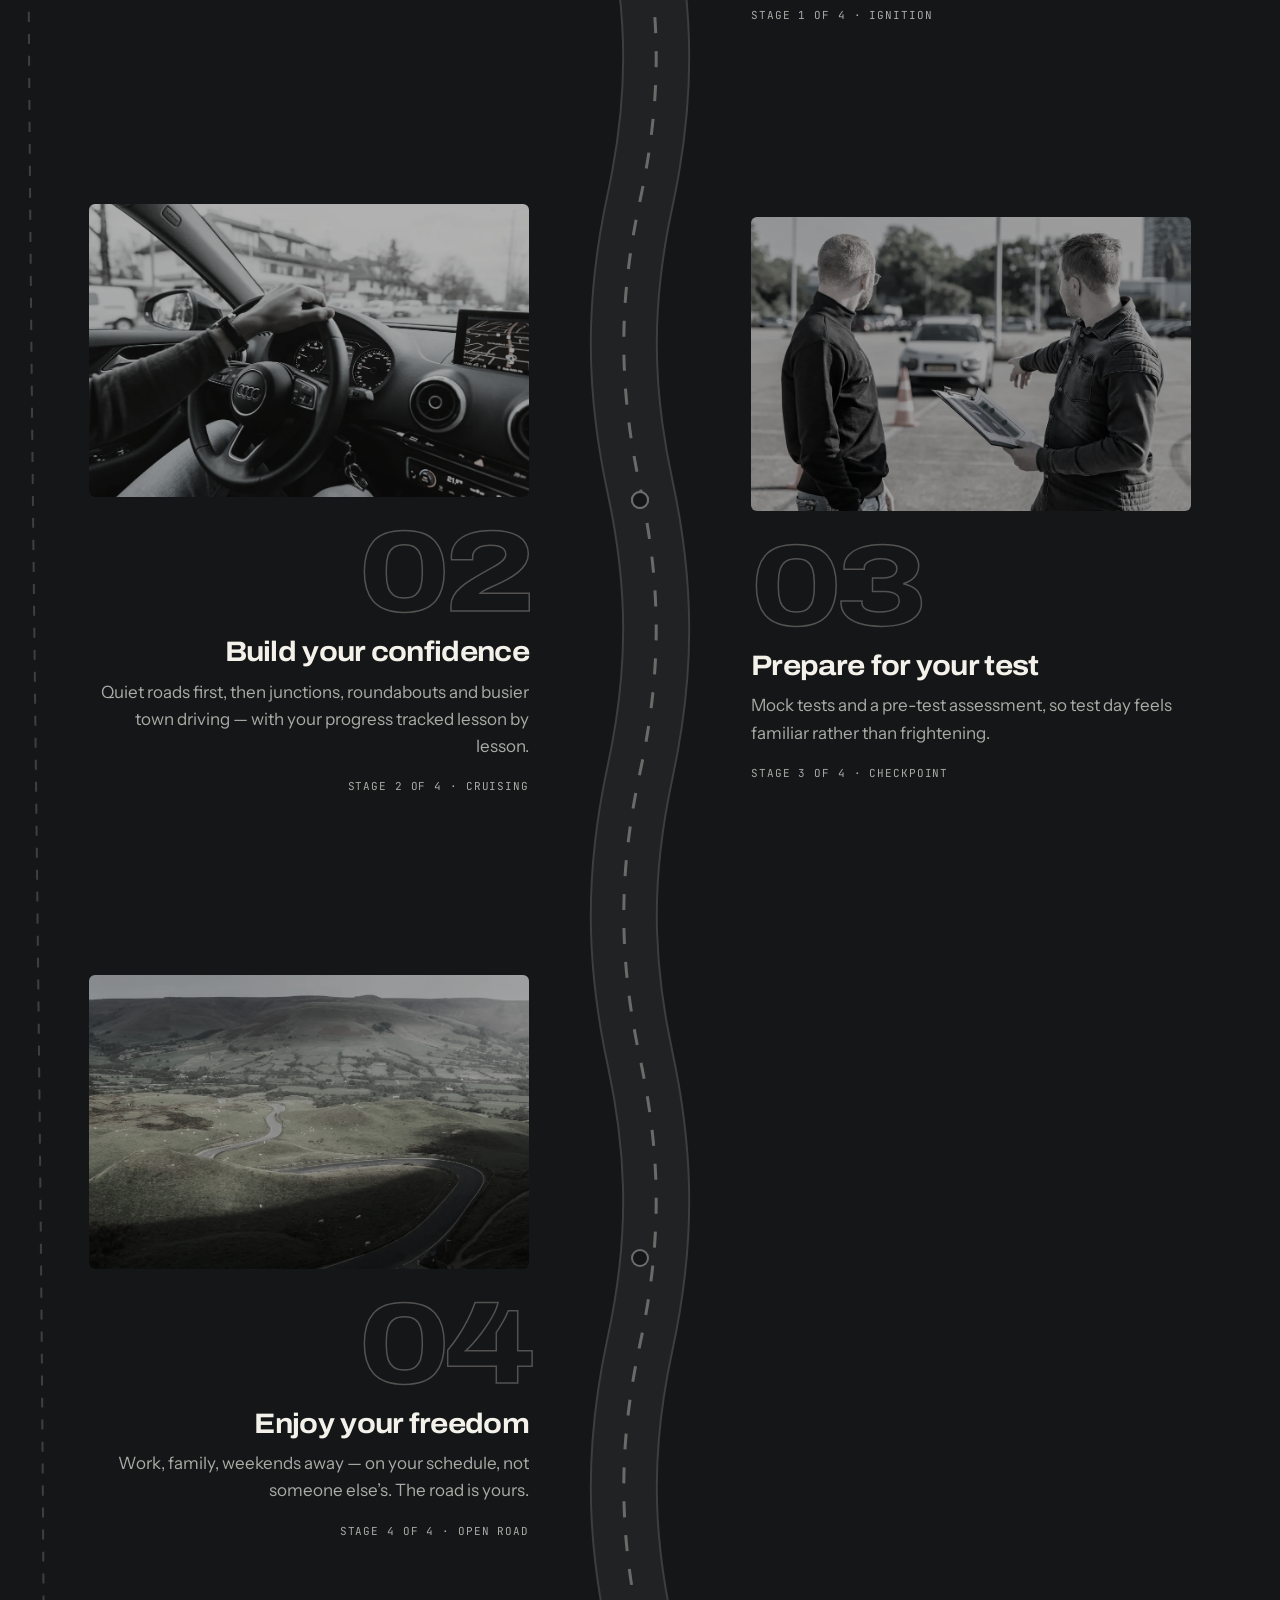
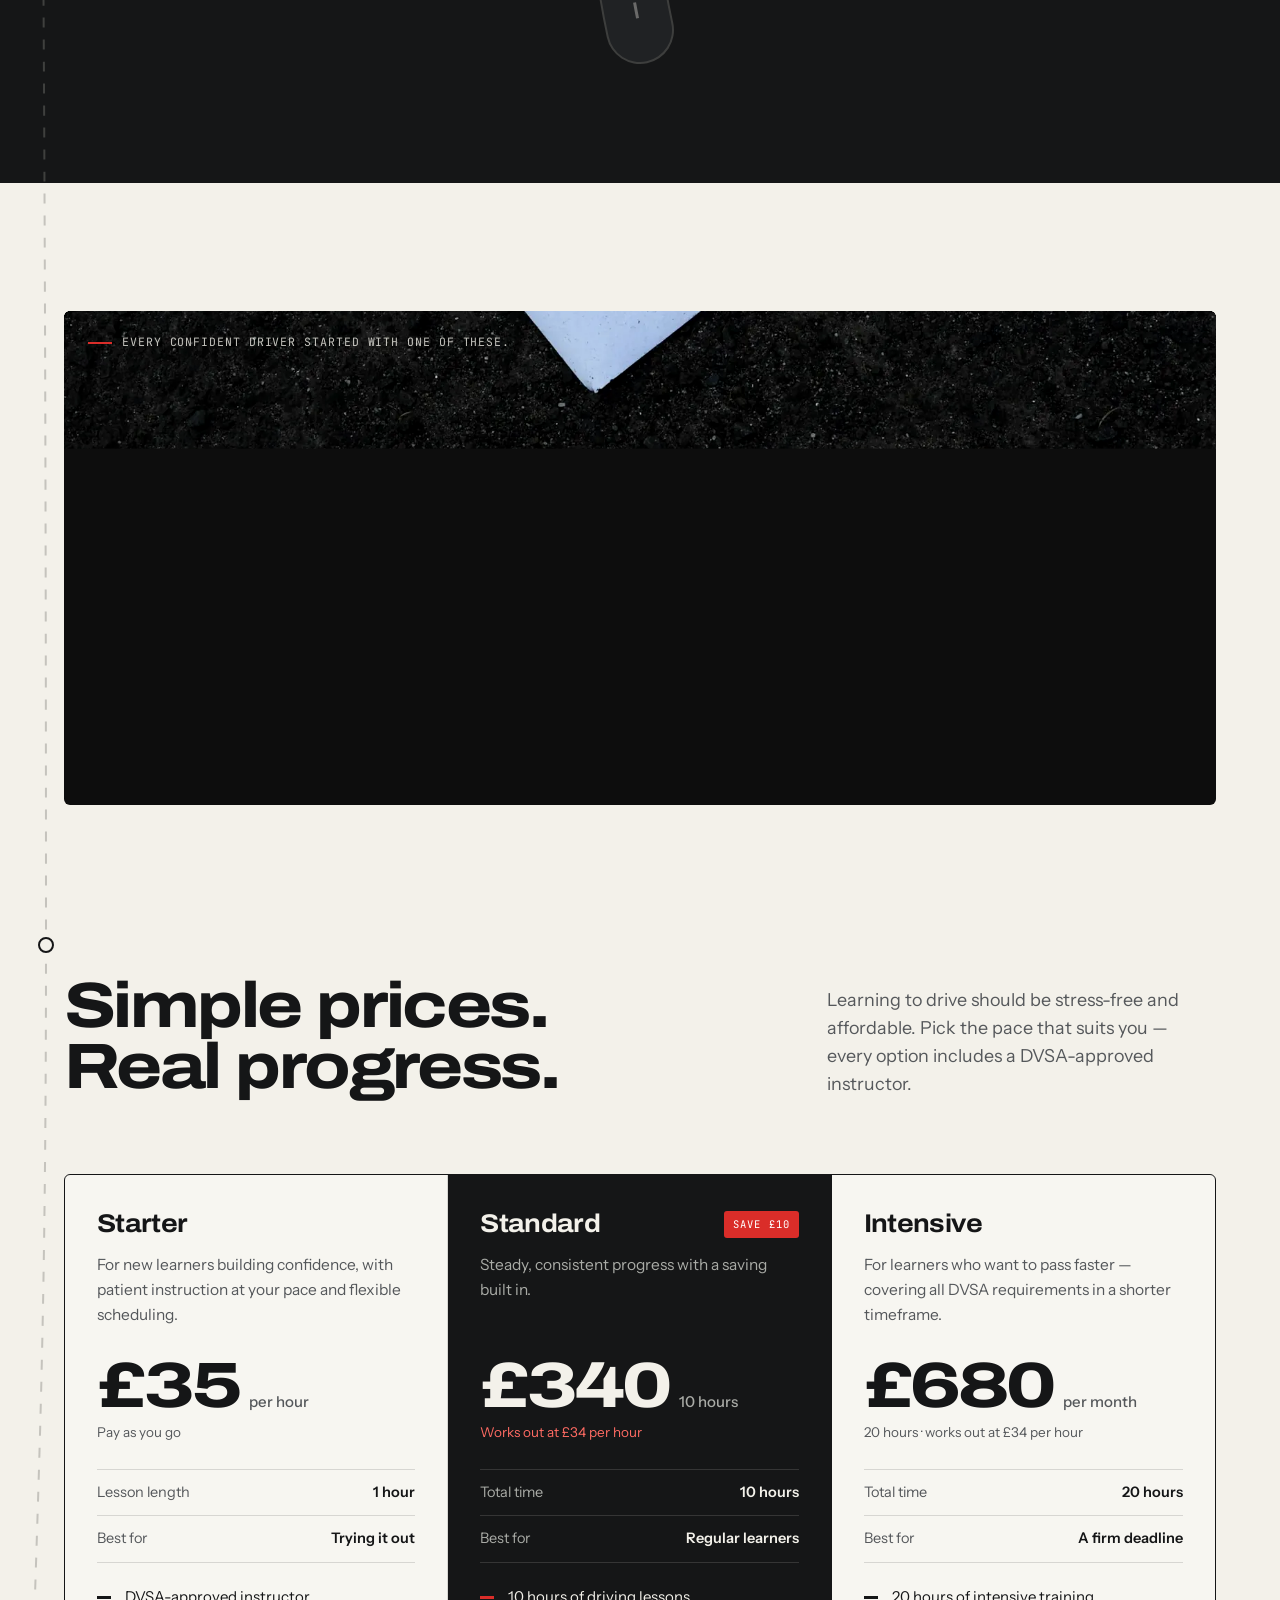
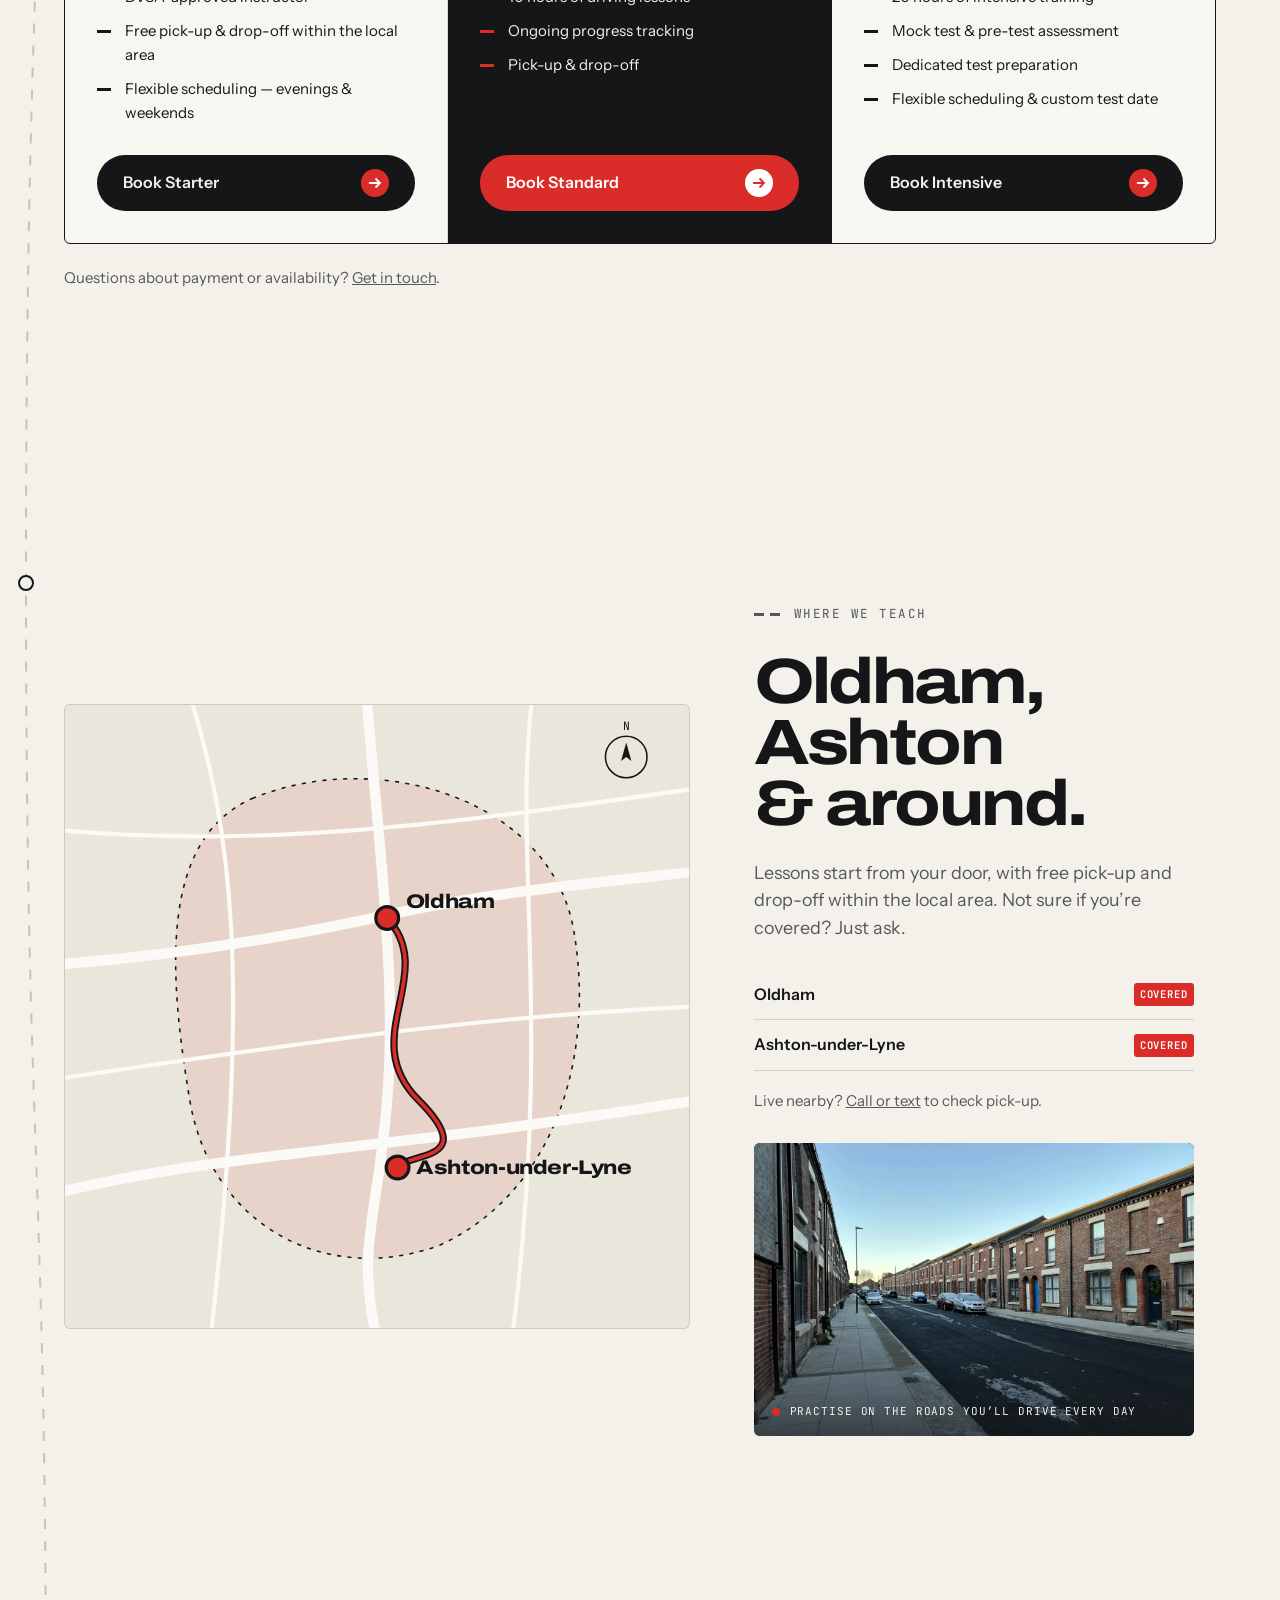
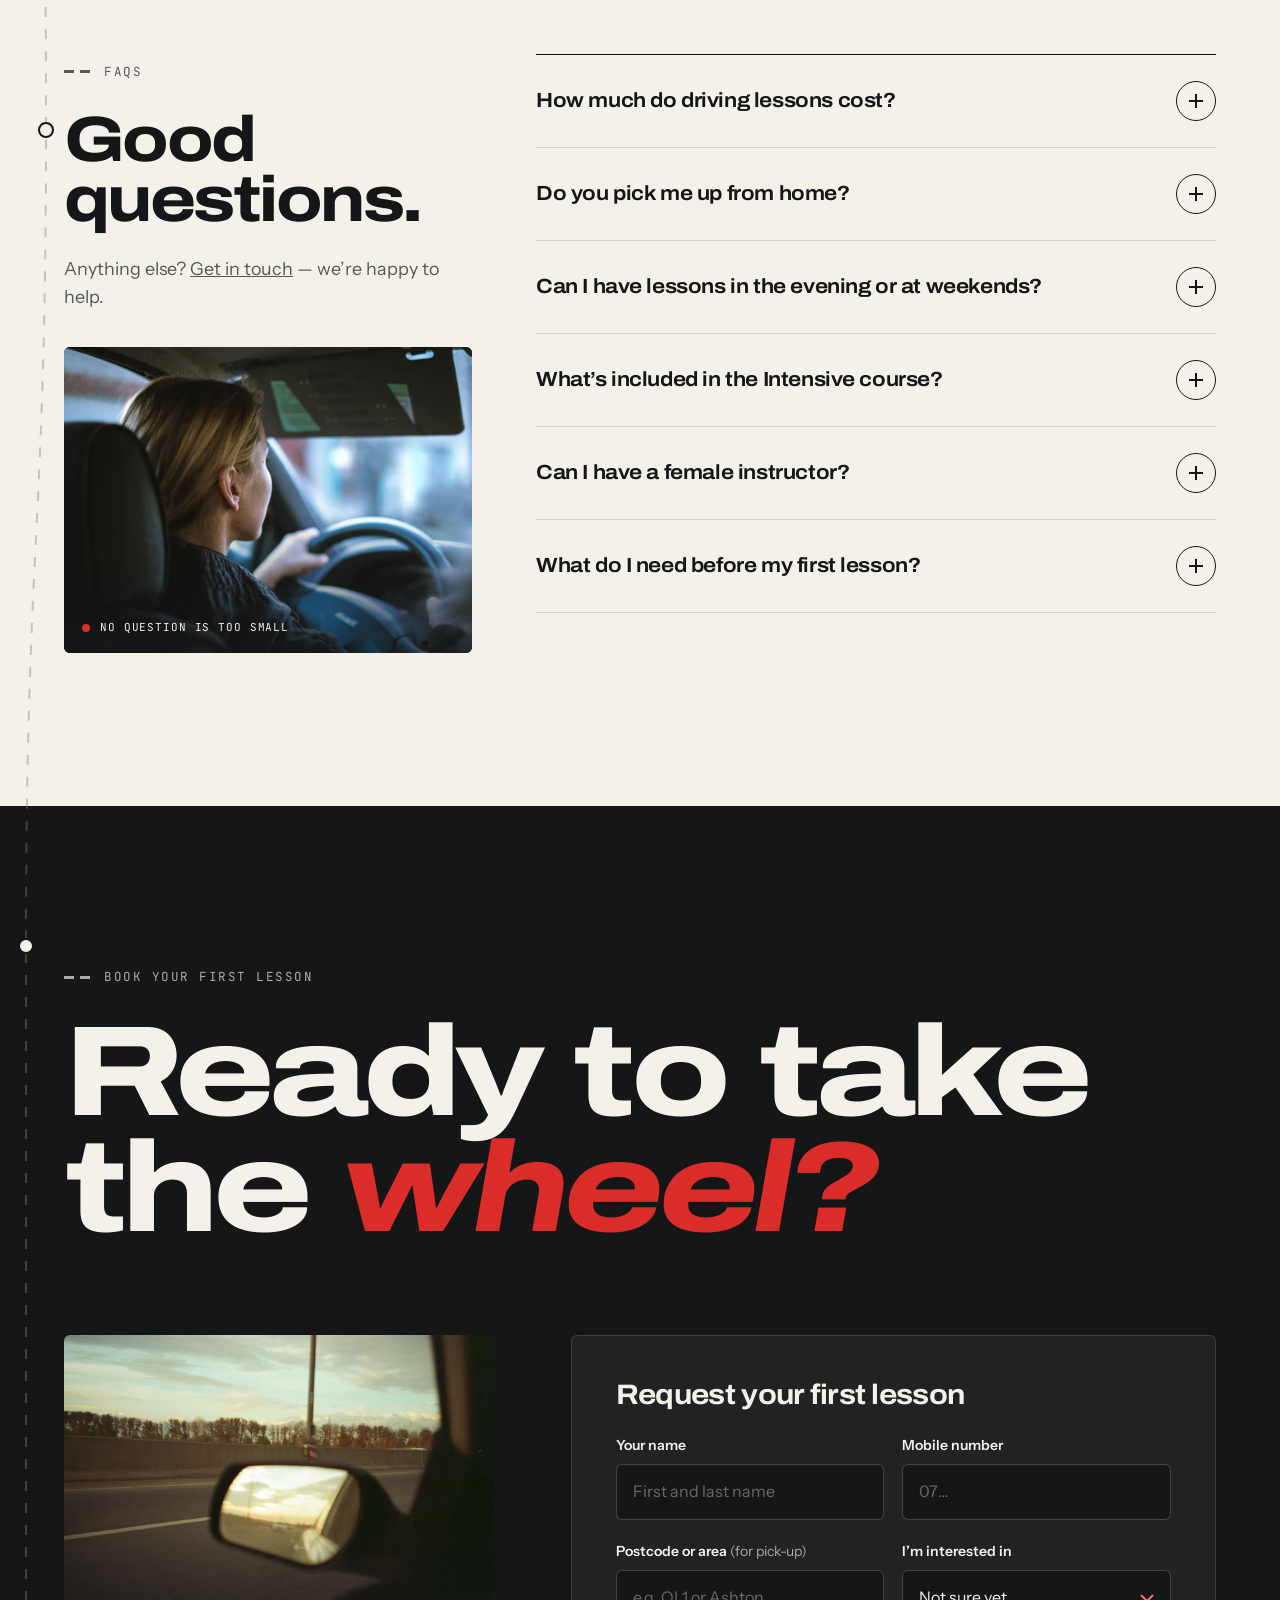
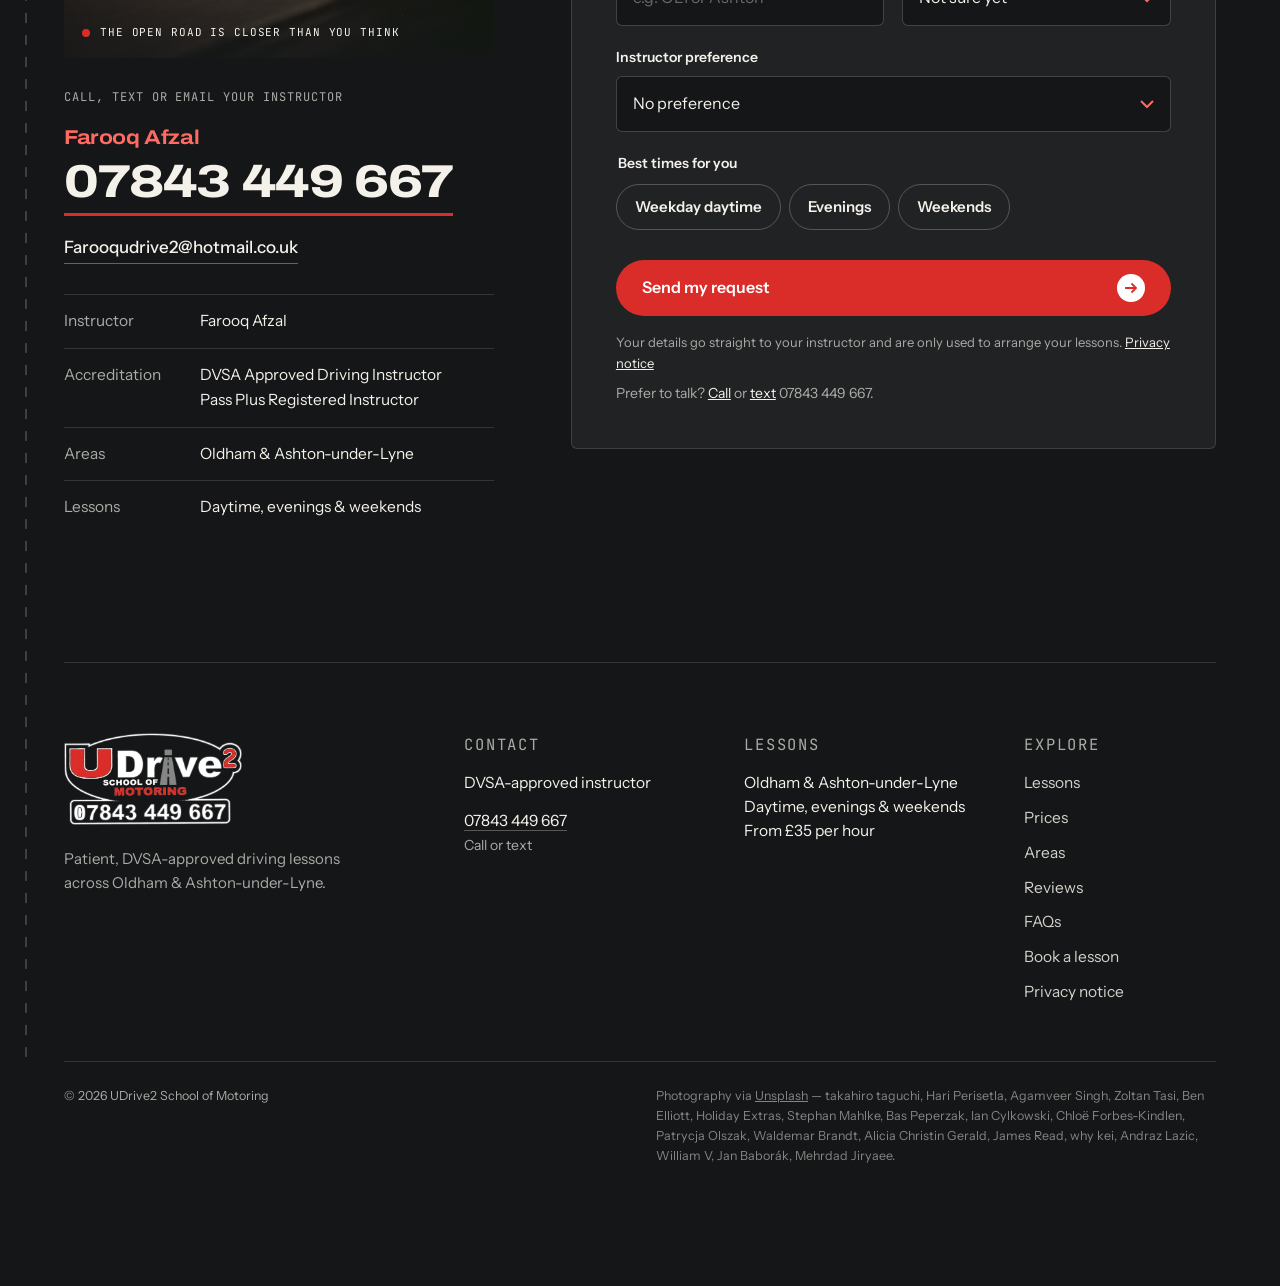
==== commit f2b0df23: "Remove hero female-instructor pill; move red band below the Why UDrive2 section Co-Authored-By: Clau" ====
--- a/index.html
+++ b/index.html
@@ -68,7 +68,6 @@
           <span class="line"><span>starts here.</span></span>
         </h1>
         <div class="hero__copy">
-          <a class="hero__badge" href="book.html?instructor=female" data-enter="up" style="--d:.28"><span class="hero__badge-dot" aria-hidden="true"></span>Female instructor available <span class="hero__badge-go"><span class="hero__badge-t">Book now</span> <svg viewBox="0 0 14 14" fill="none" aria-hidden="true"><path d="M1 7h11M7.5 2.5 12 7l-4.5 4.5" stroke="currentColor" stroke-width="1.8"/></svg></span></a>
           <p class="lede" data-enter="up" style="--d:.35">Patient lessons with a DVSA-approved instructor. Build real confidence behind the wheel, one drive at a time.</p>
           <div class="hero__ctas" data-enter="up" style="--d:.48">
             <a class="btn" href="book.html">Book your first lesson <span class="arrow" aria-hidden="true"><svg viewBox="0 0 14 14" fill="none"><path d="M1 7h11M7.5 2.5 12 7l-4.5 4.5" stroke="currentColor" stroke-width="1.8"/></svg></span></a>
@@ -103,18 +102,6 @@
           <div class="chapter__bar"><i></i></div>
           <div class="chapter__row"><span>Start</span><span>Freedom</span></div>
         </div>
-      </div>
-    </div>
-  </section>
-
-  <!-- ============================ FEMALE INSTRUCTOR BAND ============================ -->
-  <section class="femband" aria-labelledby="femband-title">
-    <div class="wrap femband__grid">
-      <p class="femband__k mono reveal">Your choice of instructor</p>
-      <h2 class="femband__title reveal" id="femband-title">Female instructor<br>available.</h2>
-      <div class="femband__side reveal" style="--d:.1">
-        <p>Prefer to learn with a female instructor? You can choose one when you book — for any lesson, manual or automatic.</p>
-        <a class="btn femband__btn" href="book.html?instructor=female">Book with a female instructor <span class="arrow" aria-hidden="true"><svg viewBox="0 0 14 14" fill="none"><path d="M1 7h11M7.5 2.5 12 7l-4.5 4.5" stroke="currentColor" stroke-width="1.8"/></svg></span></a>
       </div>
     </div>
   </section>
@@ -197,6 +184,18 @@
           </ul>
         </div>
         </div>
+      </div>
+    </div>
+  </section>
+
+  <!-- ============================ FEMALE INSTRUCTOR BAND ============================ -->
+  <section class="femband" aria-labelledby="femband-title">
+    <div class="wrap femband__grid">
+      <p class="femband__k mono reveal">Your choice of instructor</p>
+      <h2 class="femband__title reveal" id="femband-title">Female instructor<br>available.</h2>
+      <div class="femband__side reveal" style="--d:.1">
+        <p>Prefer to learn with a female instructor? You can choose one when you book — for any lesson, manual or automatic.</p>
+        <a class="btn femband__btn" href="book.html?instructor=female">Book with a female instructor <span class="arrow" aria-hidden="true"><svg viewBox="0 0 14 14" fill="none"><path d="M1 7h11M7.5 2.5 12 7l-4.5 4.5" stroke="currentColor" stroke-width="1.8"/></svg></span></a>
       </div>
     </div>
   </section>
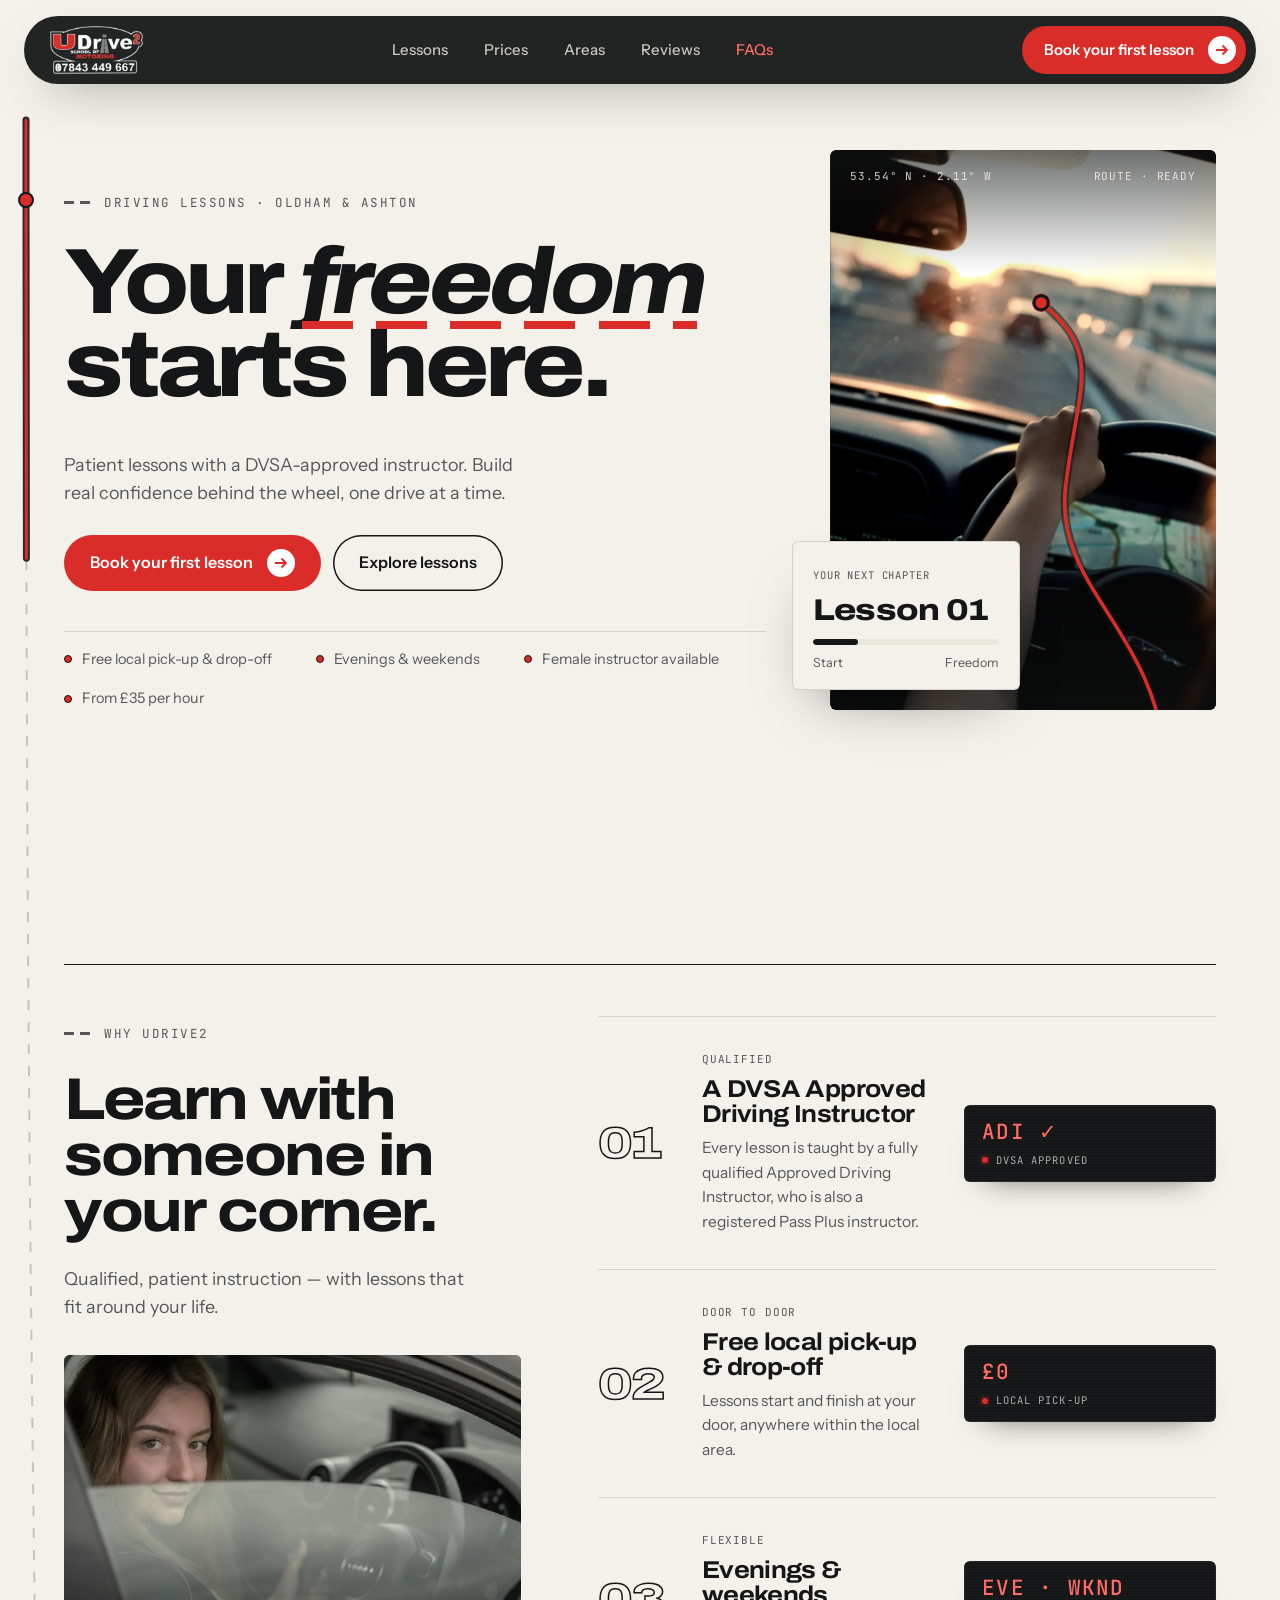
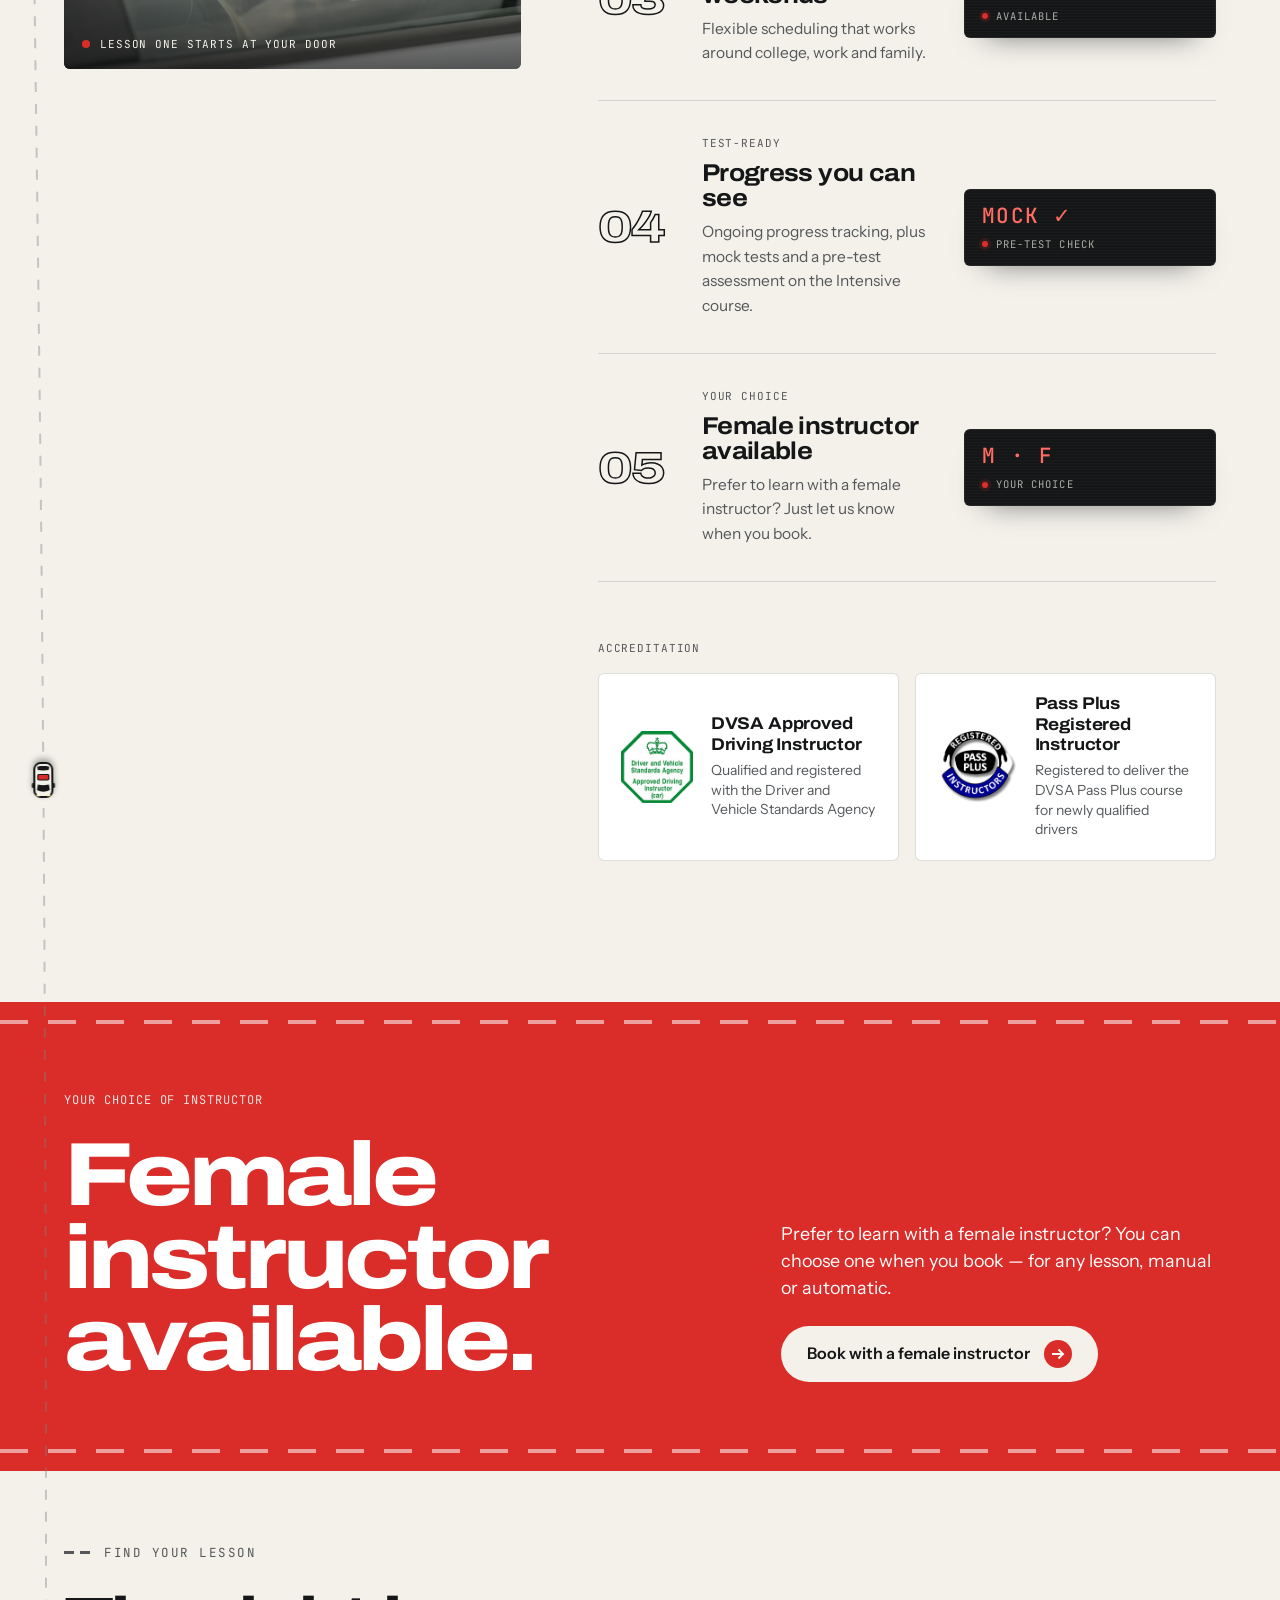
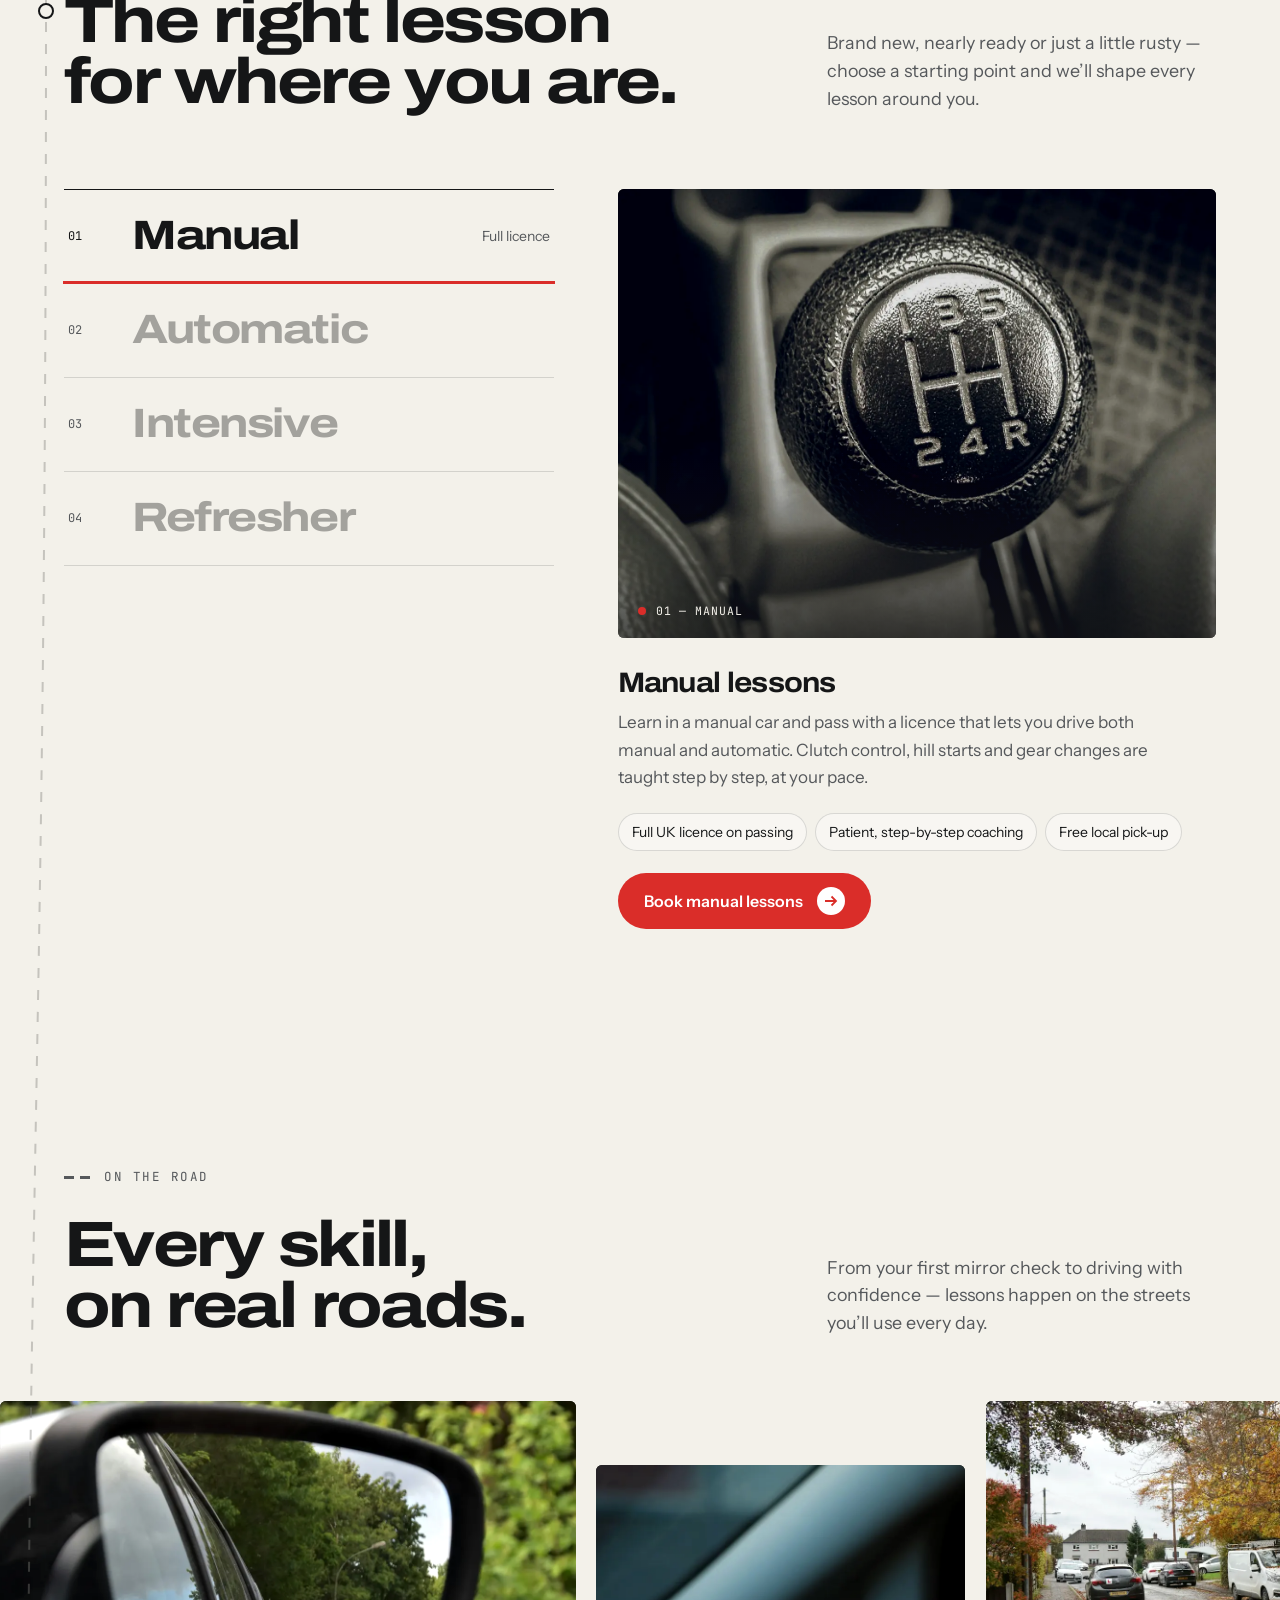
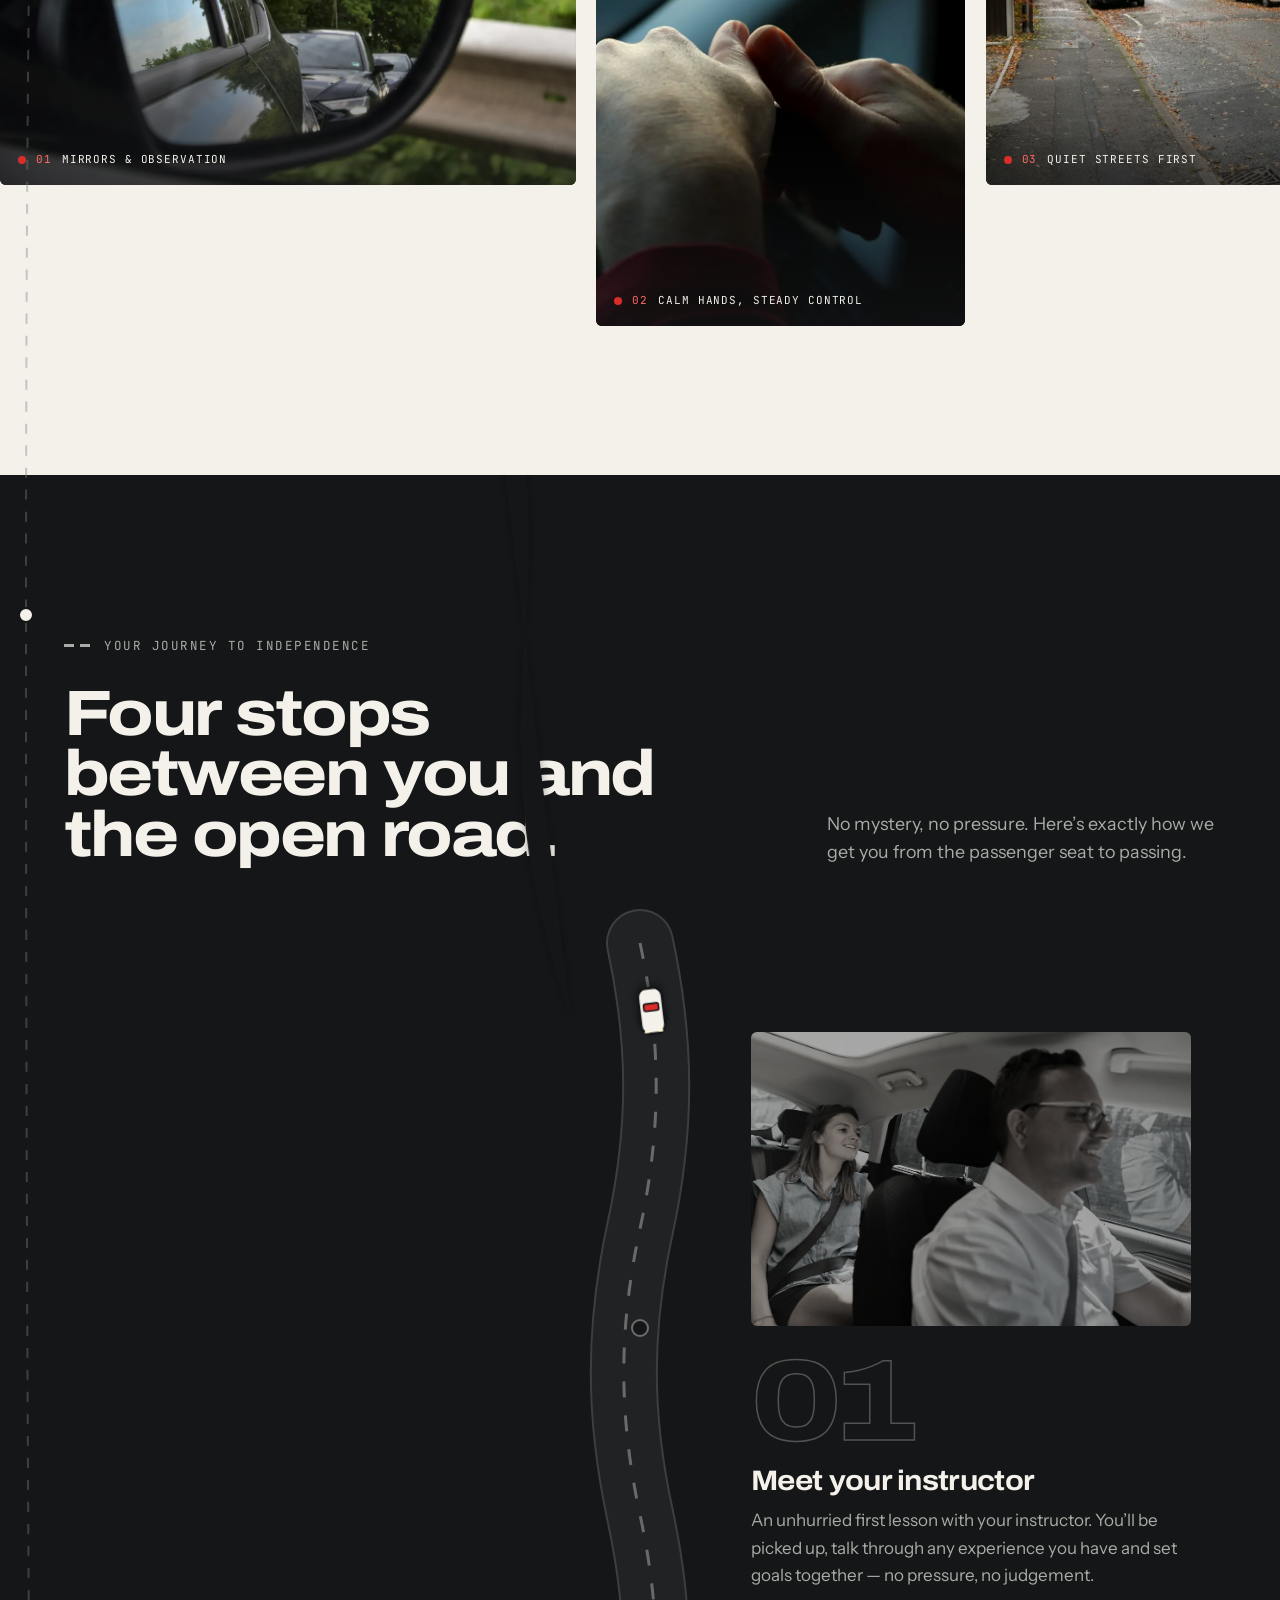
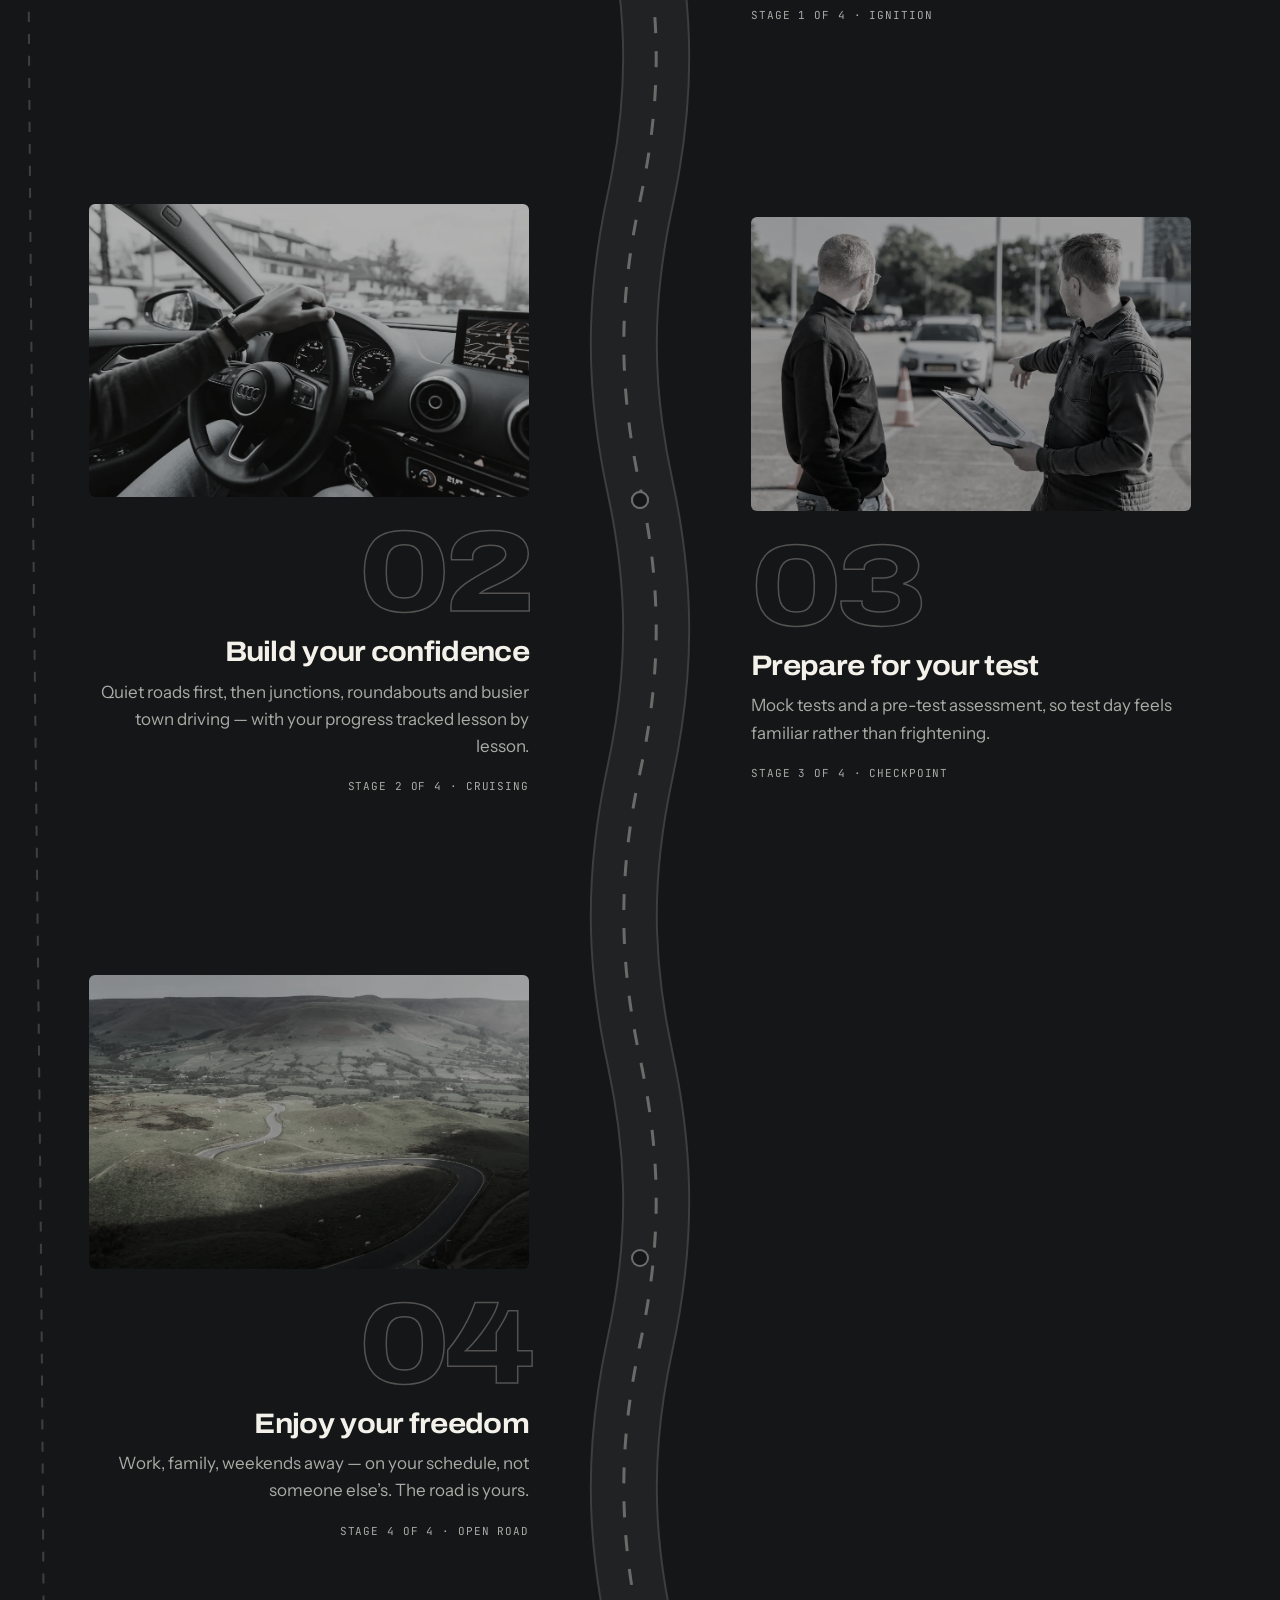
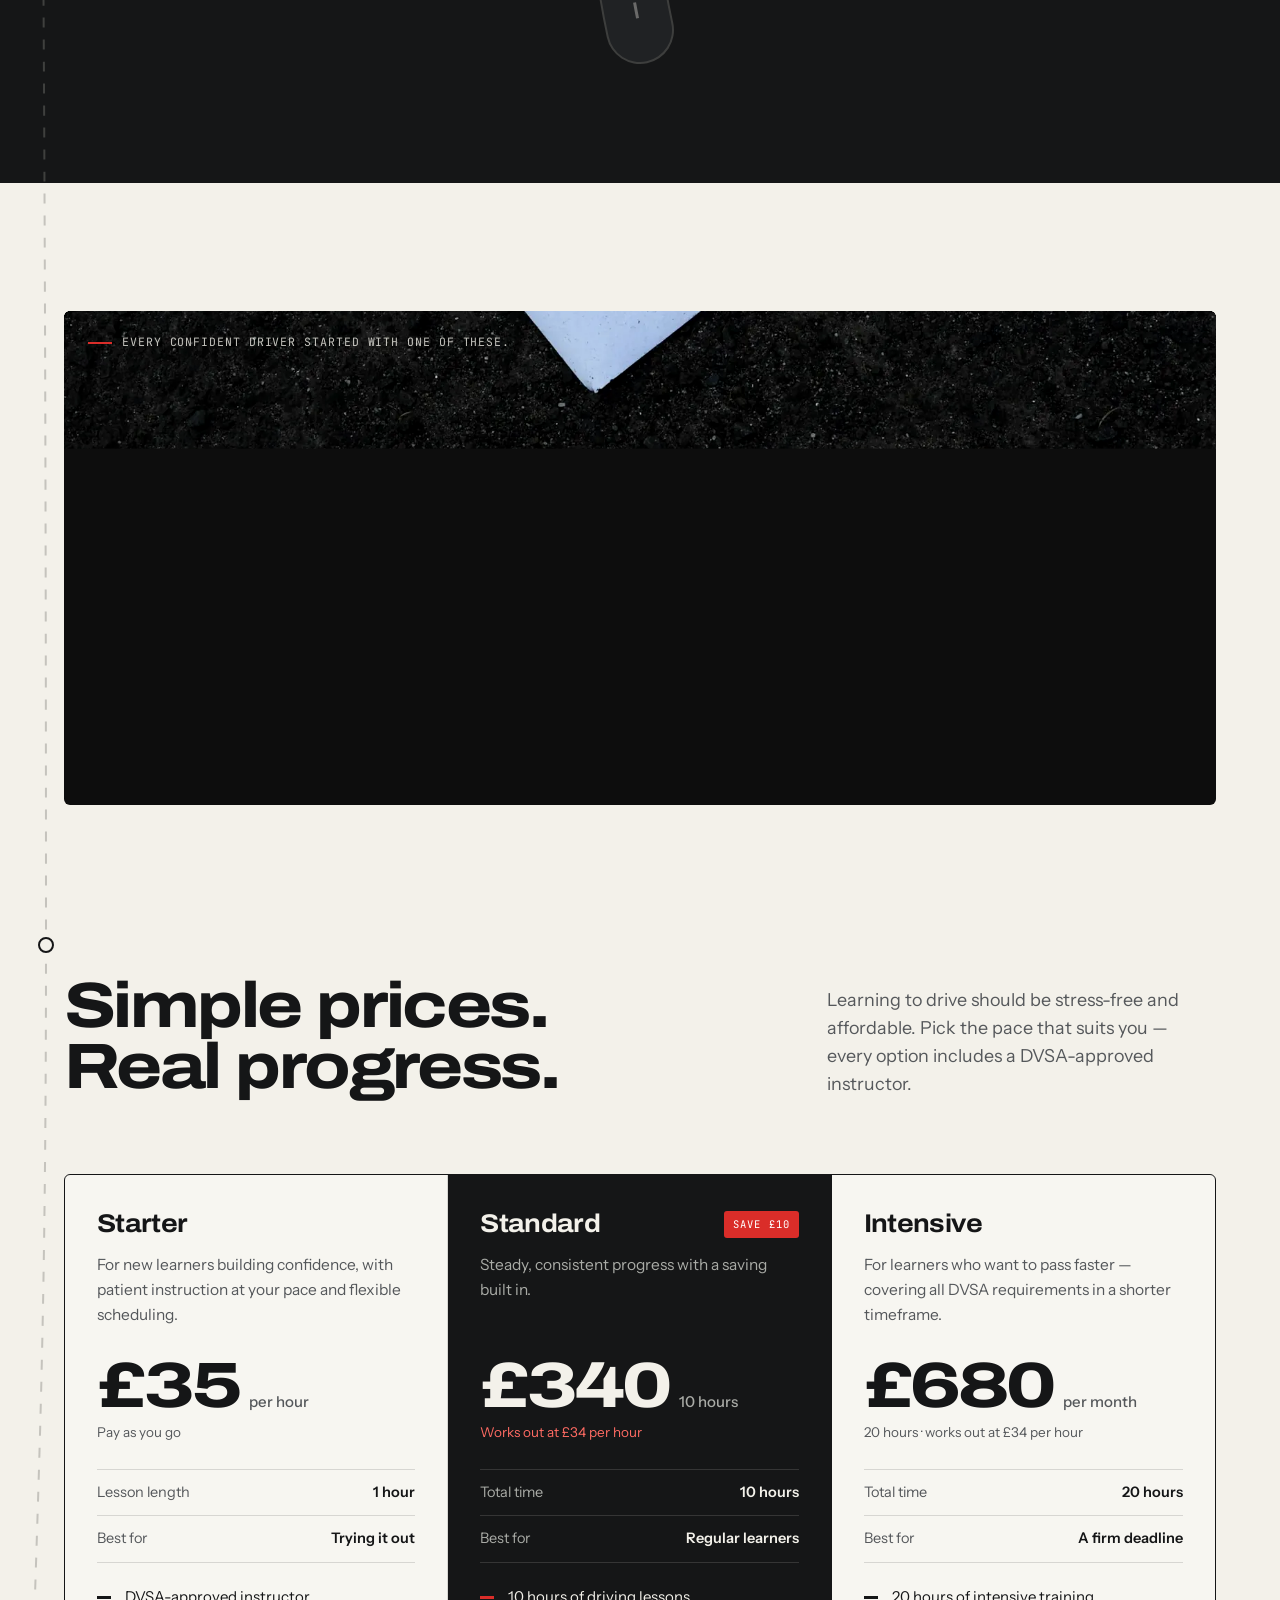
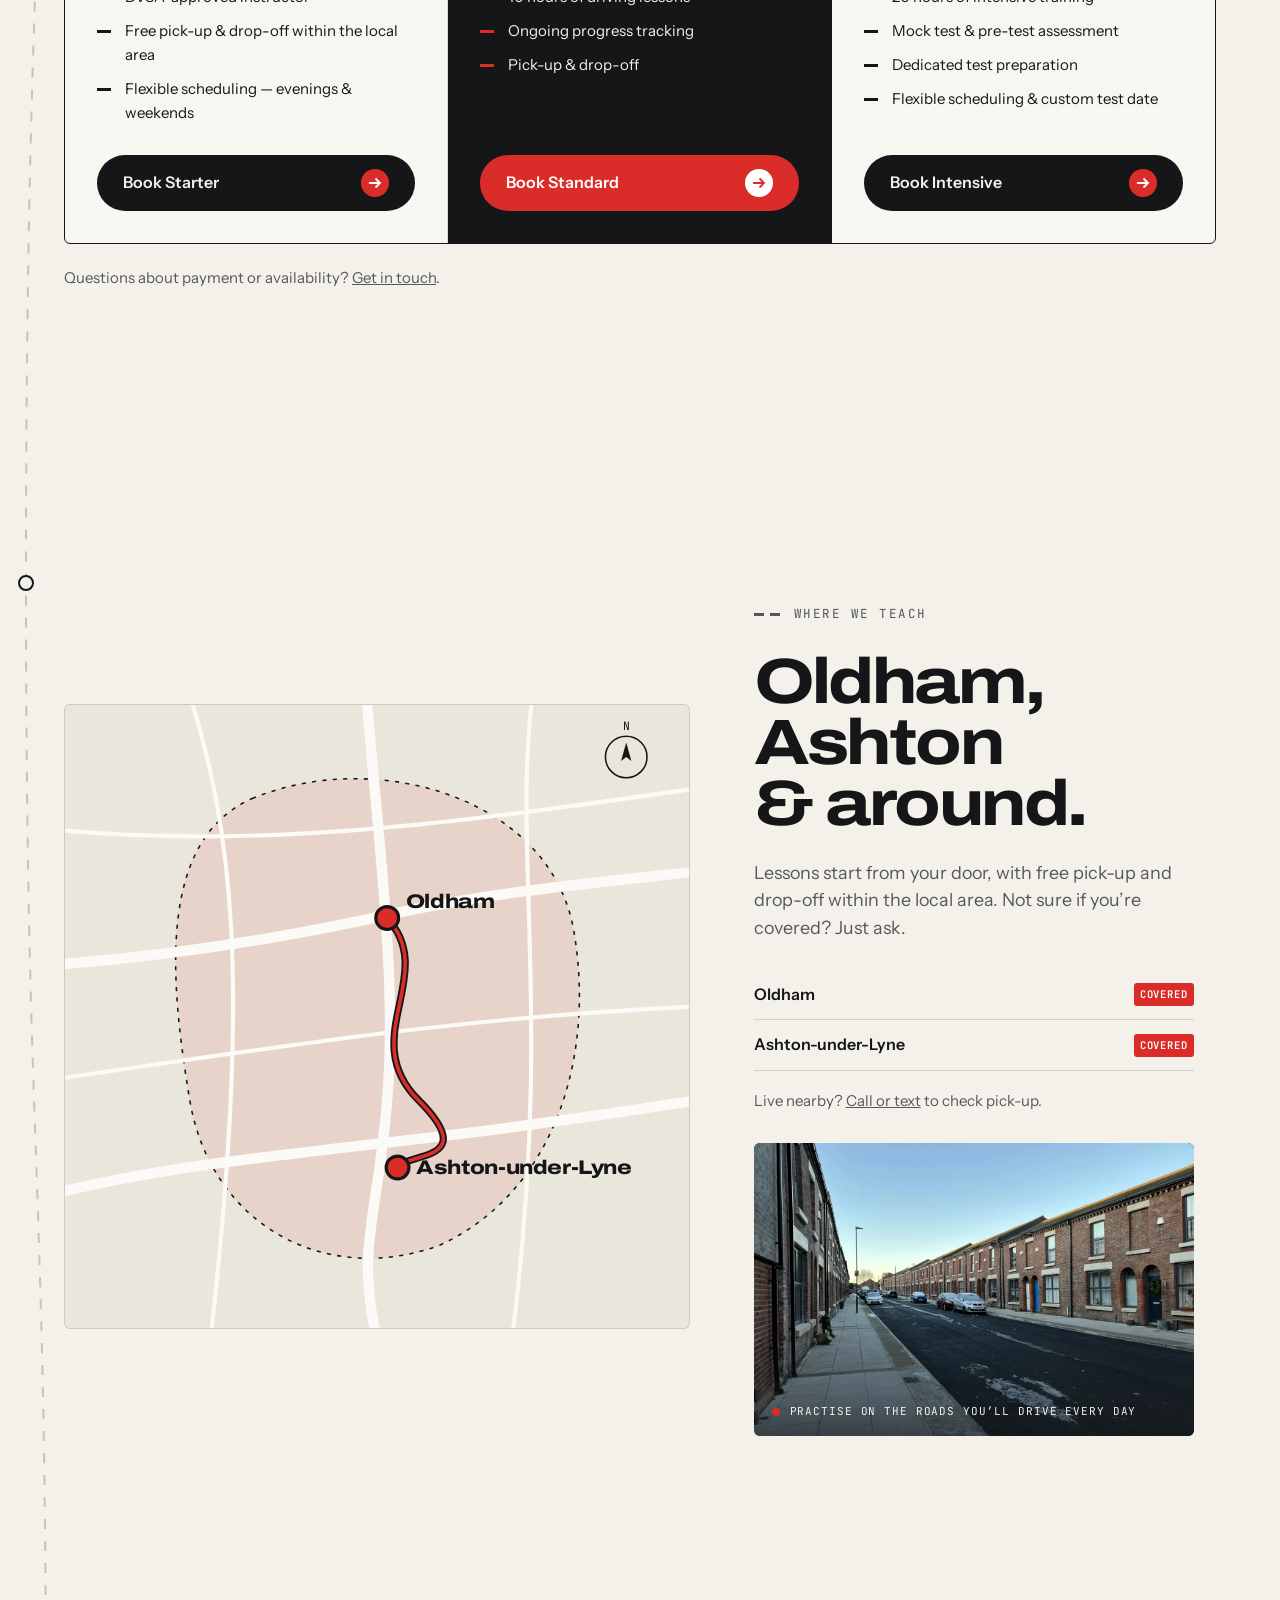
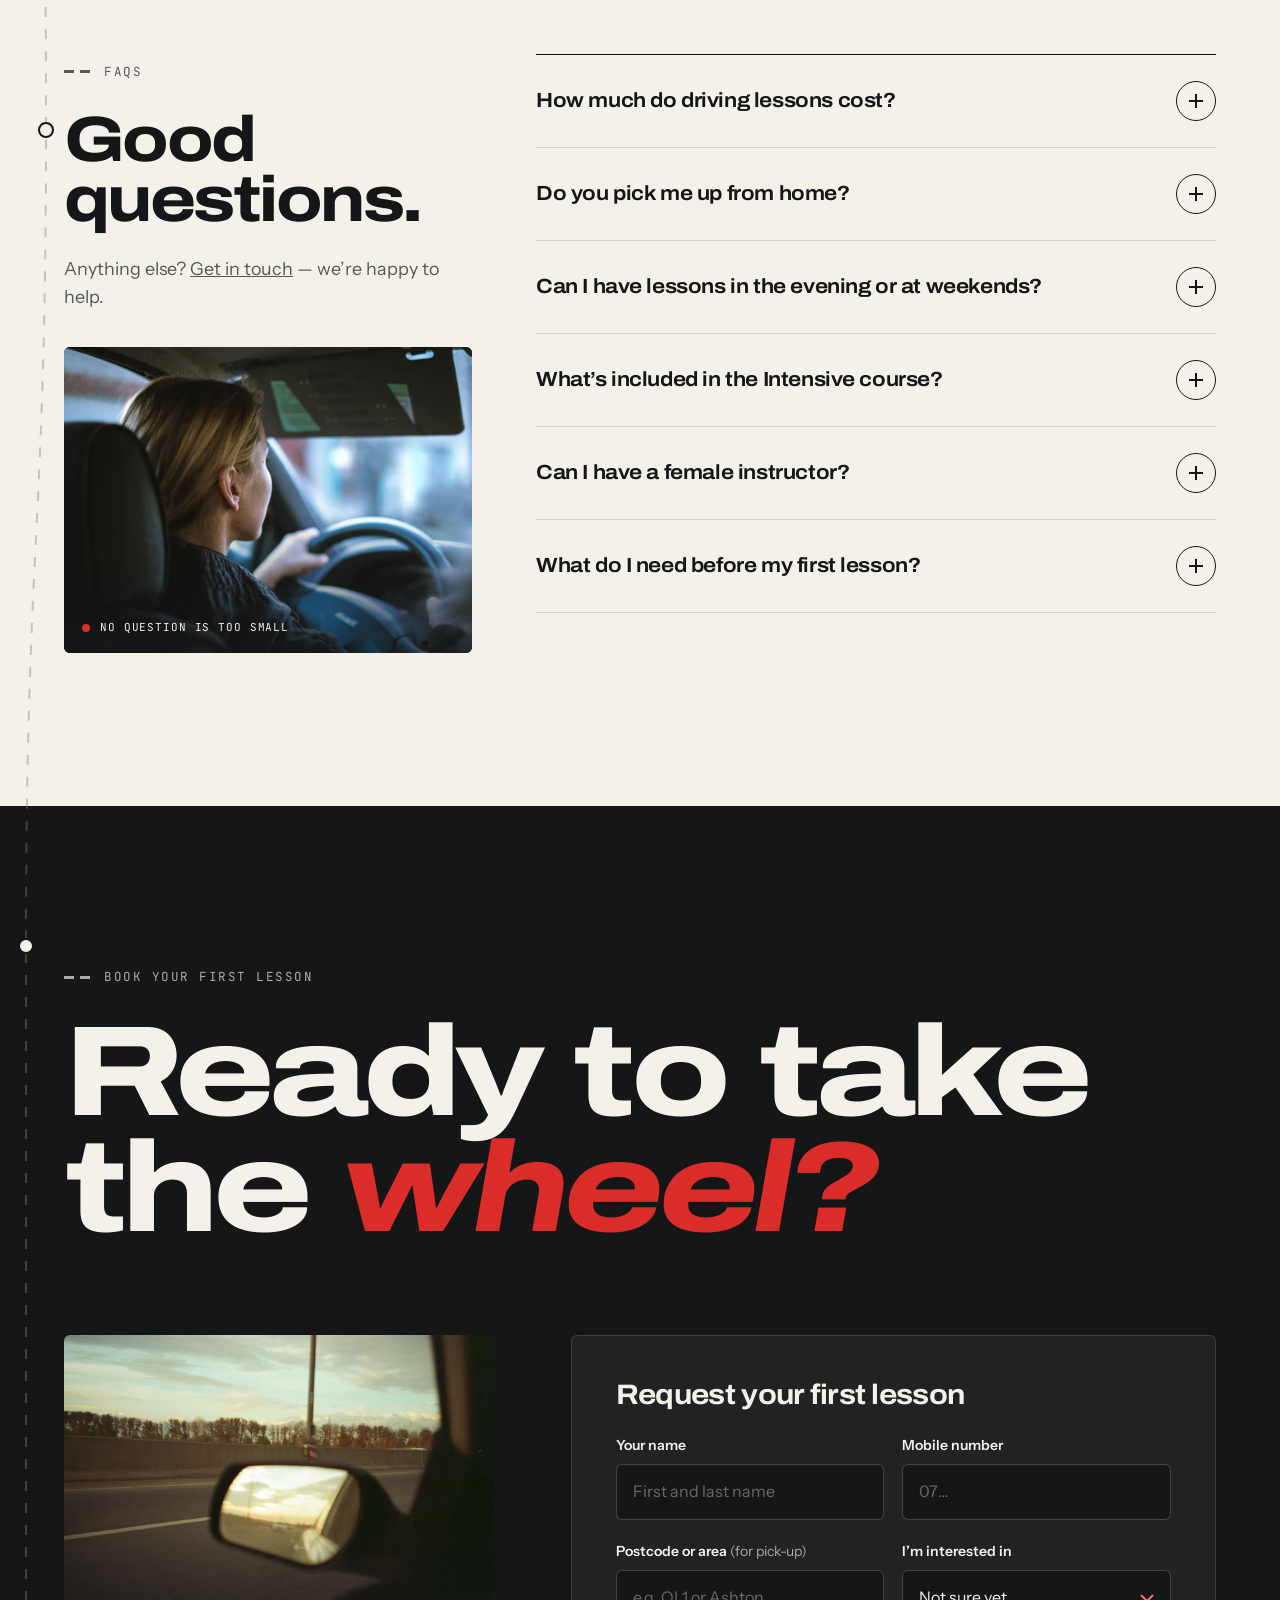
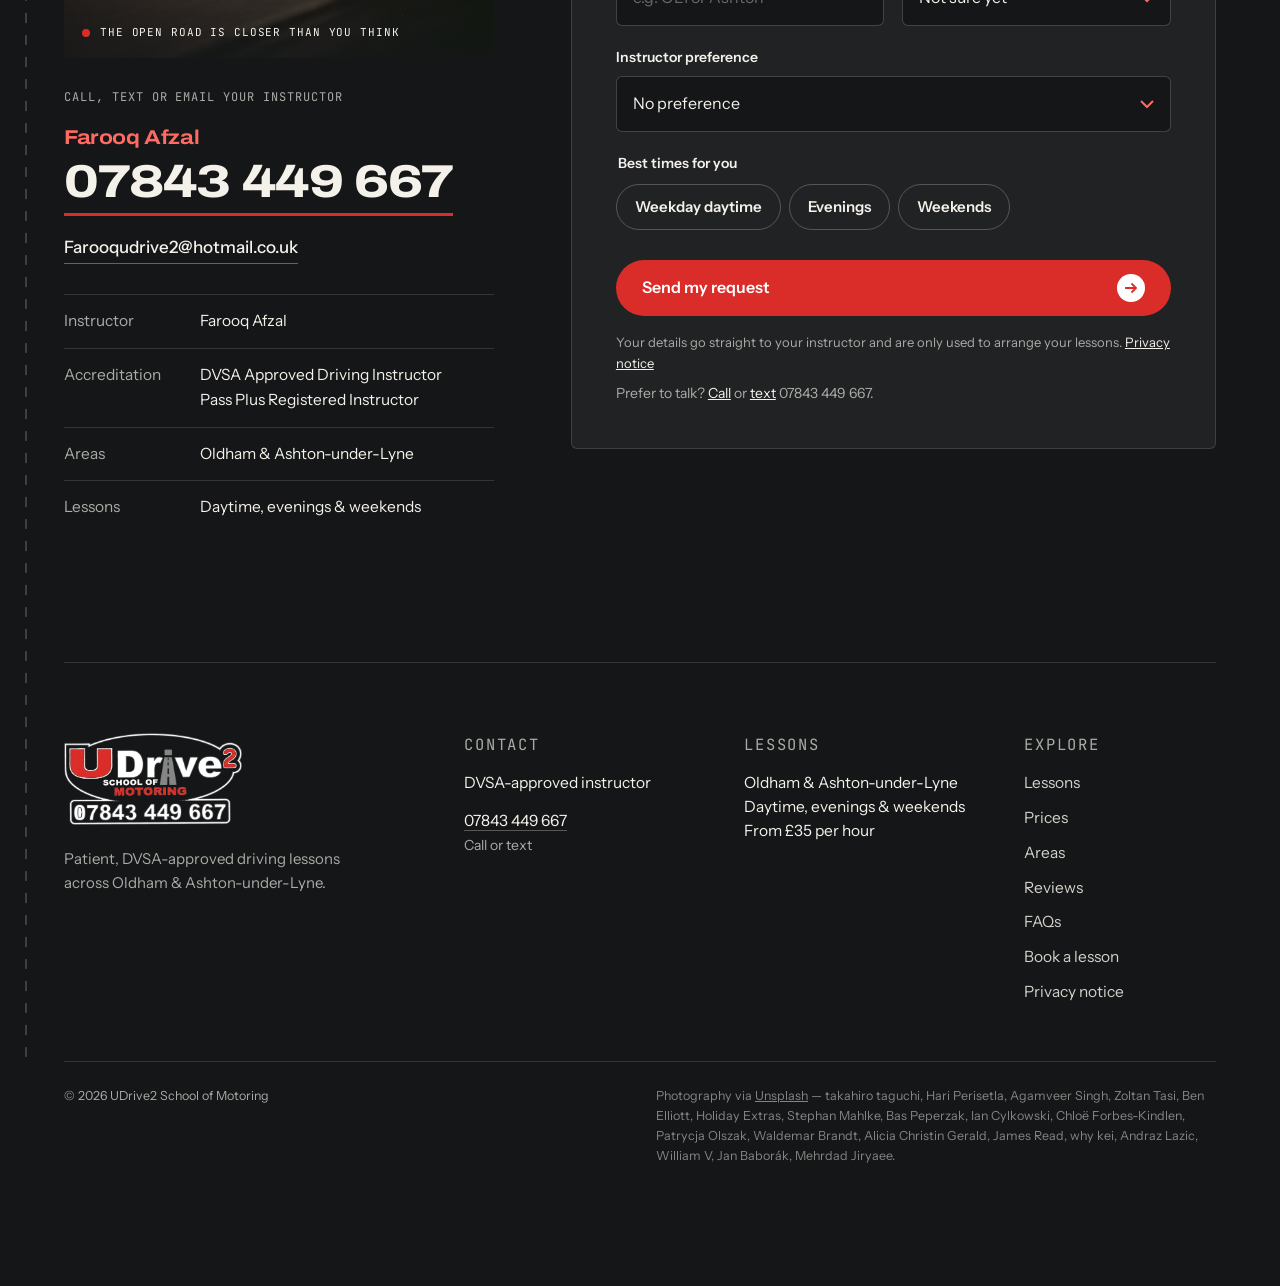
==== commit 53000545: "Show one car at a time: side-line car hands over to the journey road Co-Authored-By: Claude Opus 5.5" ====
--- a/index.html
+++ b/index.html
@@ -837,6 +837,7 @@
       if (!st.raf) st.raf = requestAnimationFrame(loop);
     };
   };
+  const rCarG = $('.ucar', rl), jCarG = $('.ucar--journey');
   const roadCar = makeCar($('.ucar', rl), $('.drive', rl));
   const journeyCar = makeCar($('.ucar--journey'), $('.journey__road .drive'));
 
@@ -870,6 +871,11 @@
     jDrive.style.strokeDashoffset = jLen * (1 - p);
     if (jLen) journeyCar(Math.max(.01, Math.min(.99, reduce ? Math.max(0, Math.min(1, (innerHeight * .6 - r.top) / r.height)) : p)));
     stops.forEach(s => { const sr = s.getBoundingClientRect(); s.classList.toggle('is-on', reduce || sr.top + sr.height / 2 < innerHeight * .62); });
+    // one car at a time: on desktop the side-line car hands over to the journey road while this section is in view
+    const desk = getComputedStyle(rl).display !== 'none';
+    const onRoad = r.top < innerHeight * .62 && r.bottom > innerHeight * .62;
+    rCarG.classList.toggle('is-away', desk && onRoad);
+    jCarG.classList.toggle('is-away', desk && !onRoad);
   };
 
   /* ---------- parallax (subtle) ---------- */
--- a/assets/site.css
+++ b/assets/site.css
@@ -134,7 +134,7 @@
 .ucar.is-placed{opacity:1}
 .ucar__body{filter:drop-shadow(0 3px 3px rgba(0,0,0,.35))}
 .ucar--journey .ucar__body{transform:scale(1.35)}
-@media (min-width:1101px){.ucar--journey{display:none}}
+.ucar.is-away,.ucar.is-placed.is-away{opacity:0}
 @media (max-width:1100px){.roadline{display:none}}
 
 /* ==========================================================================
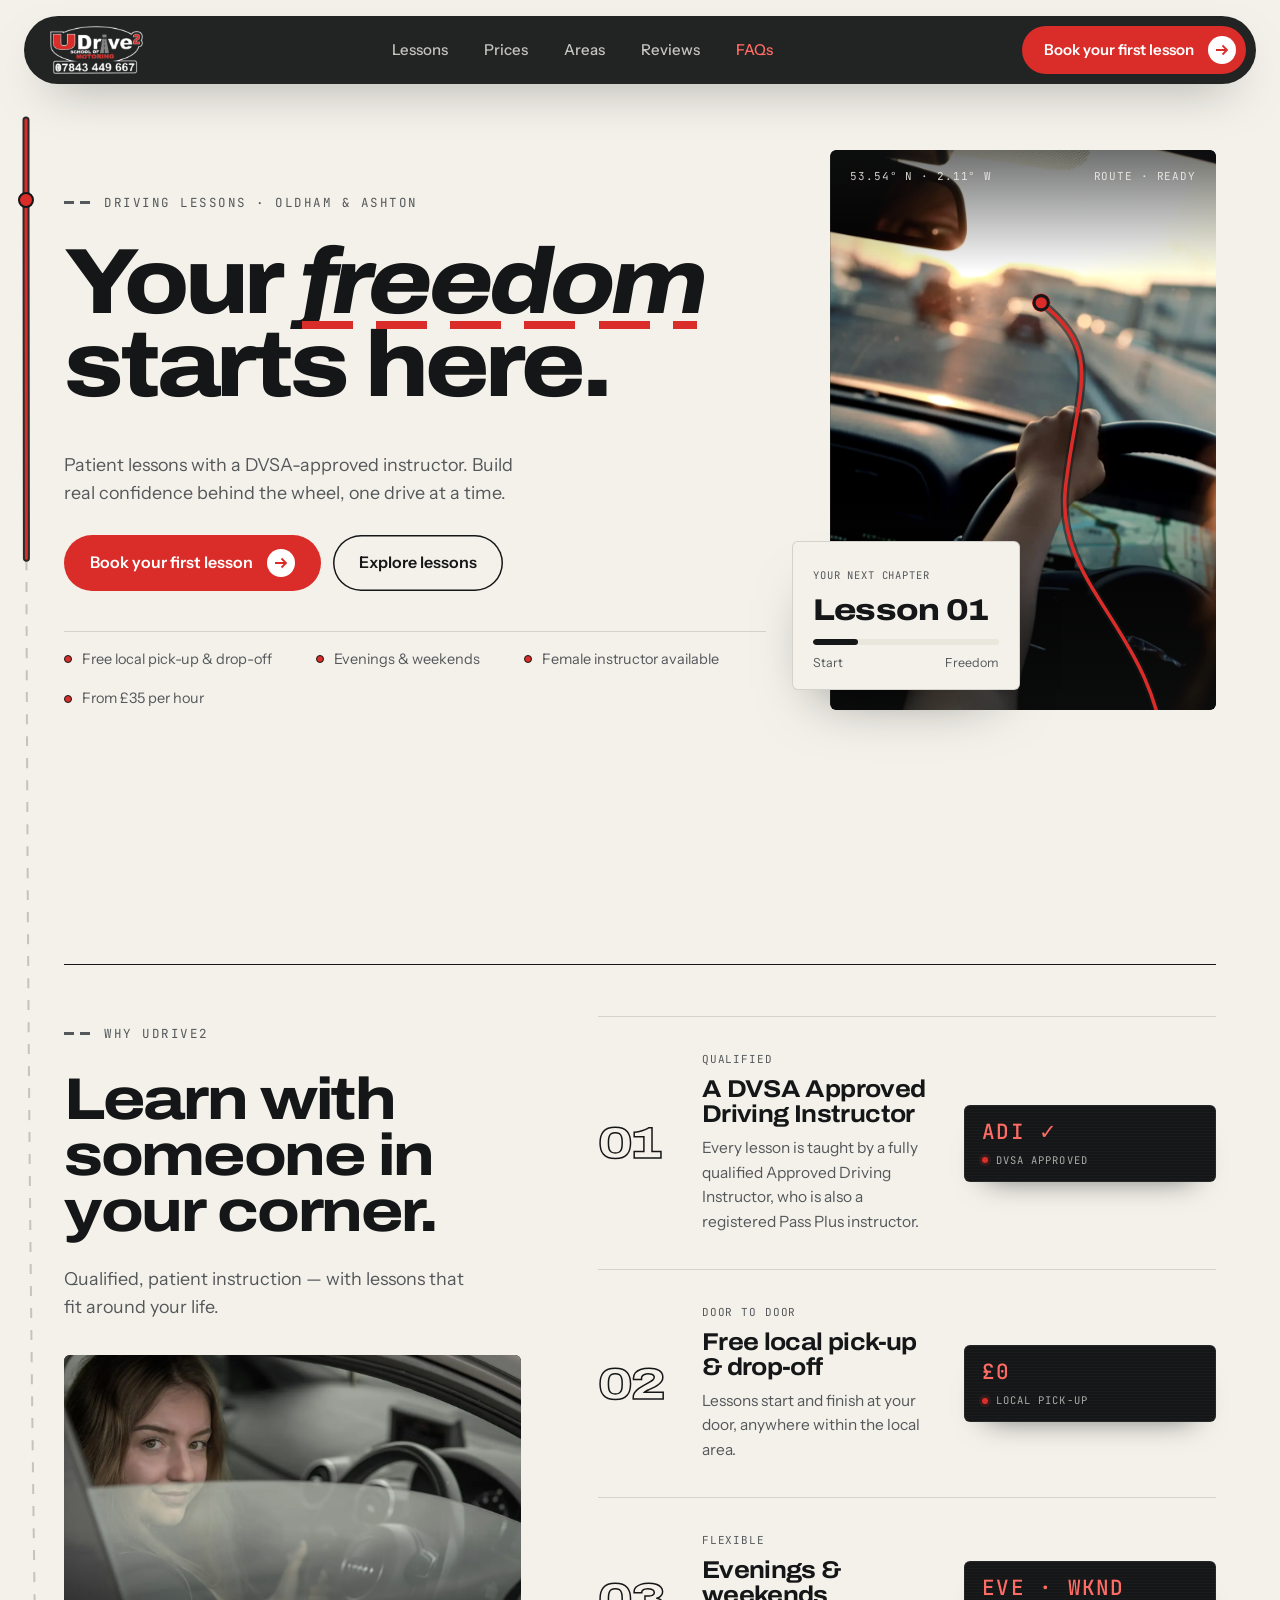
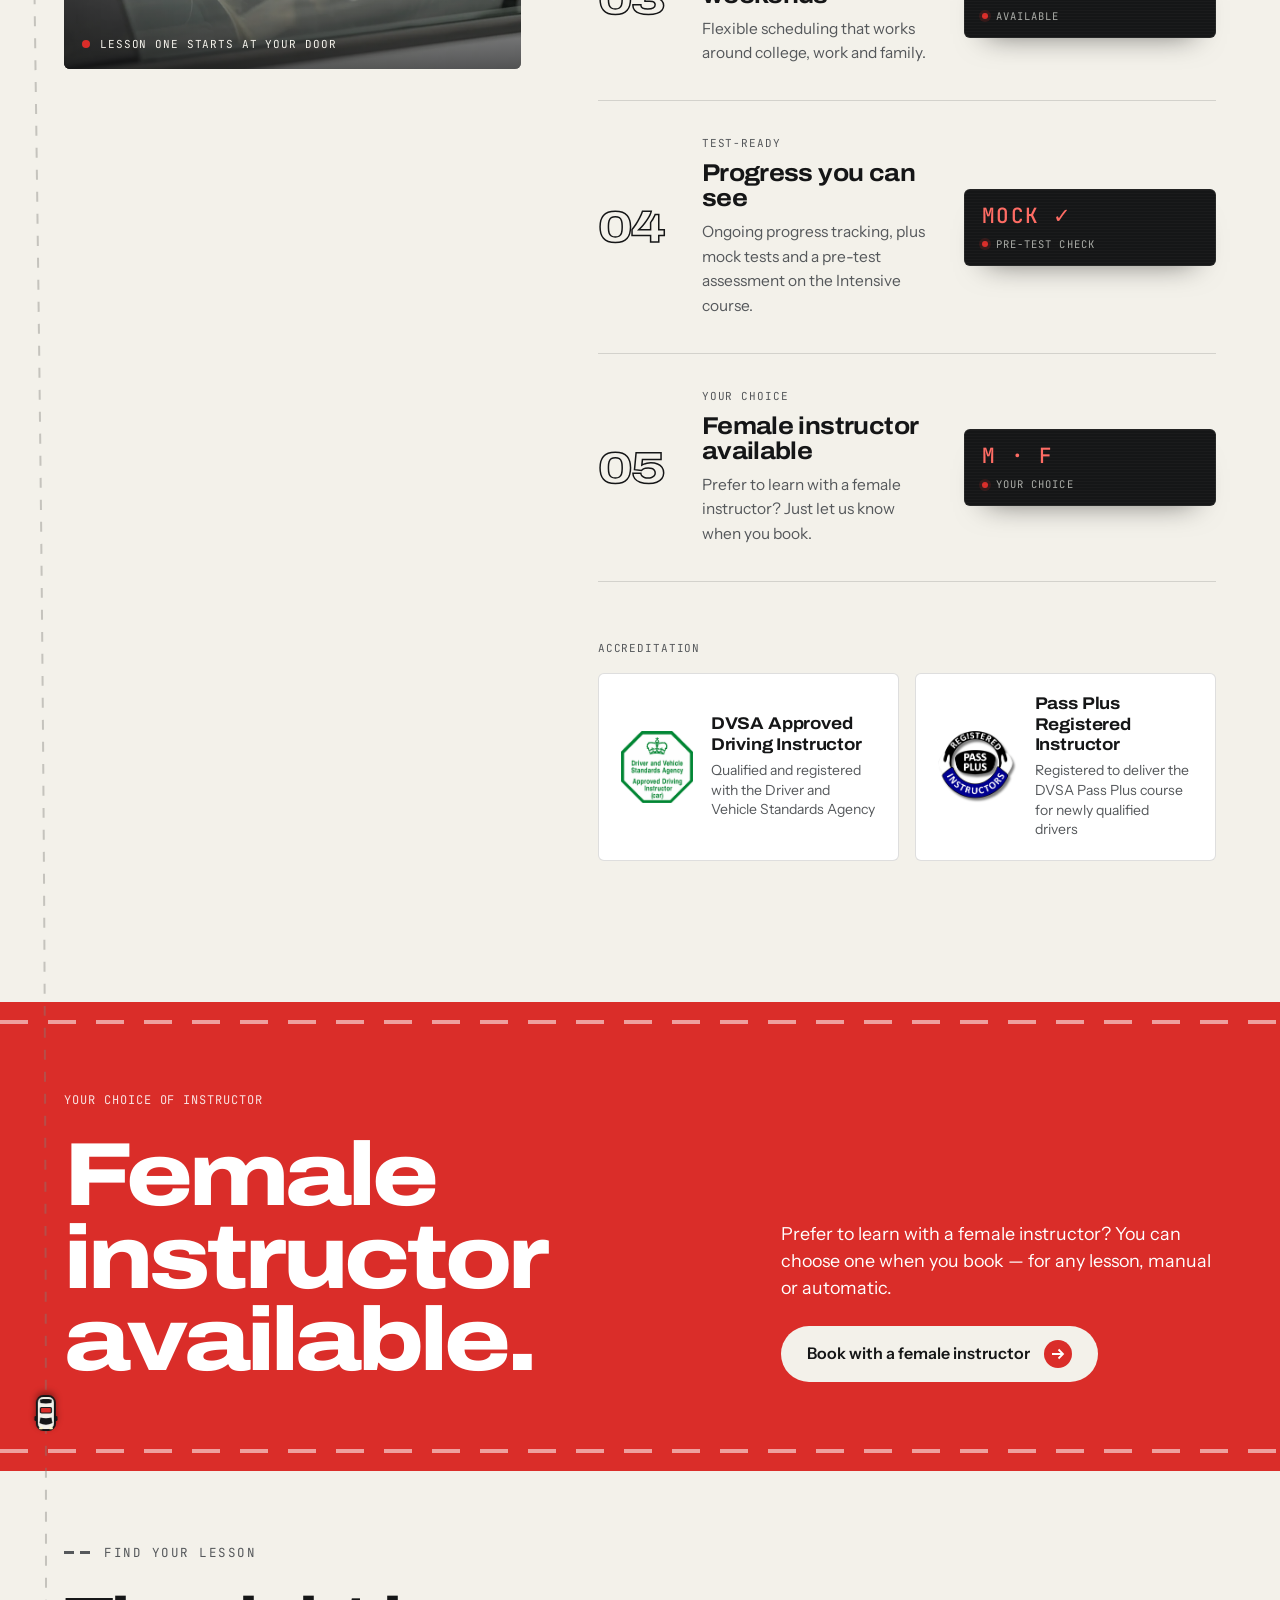
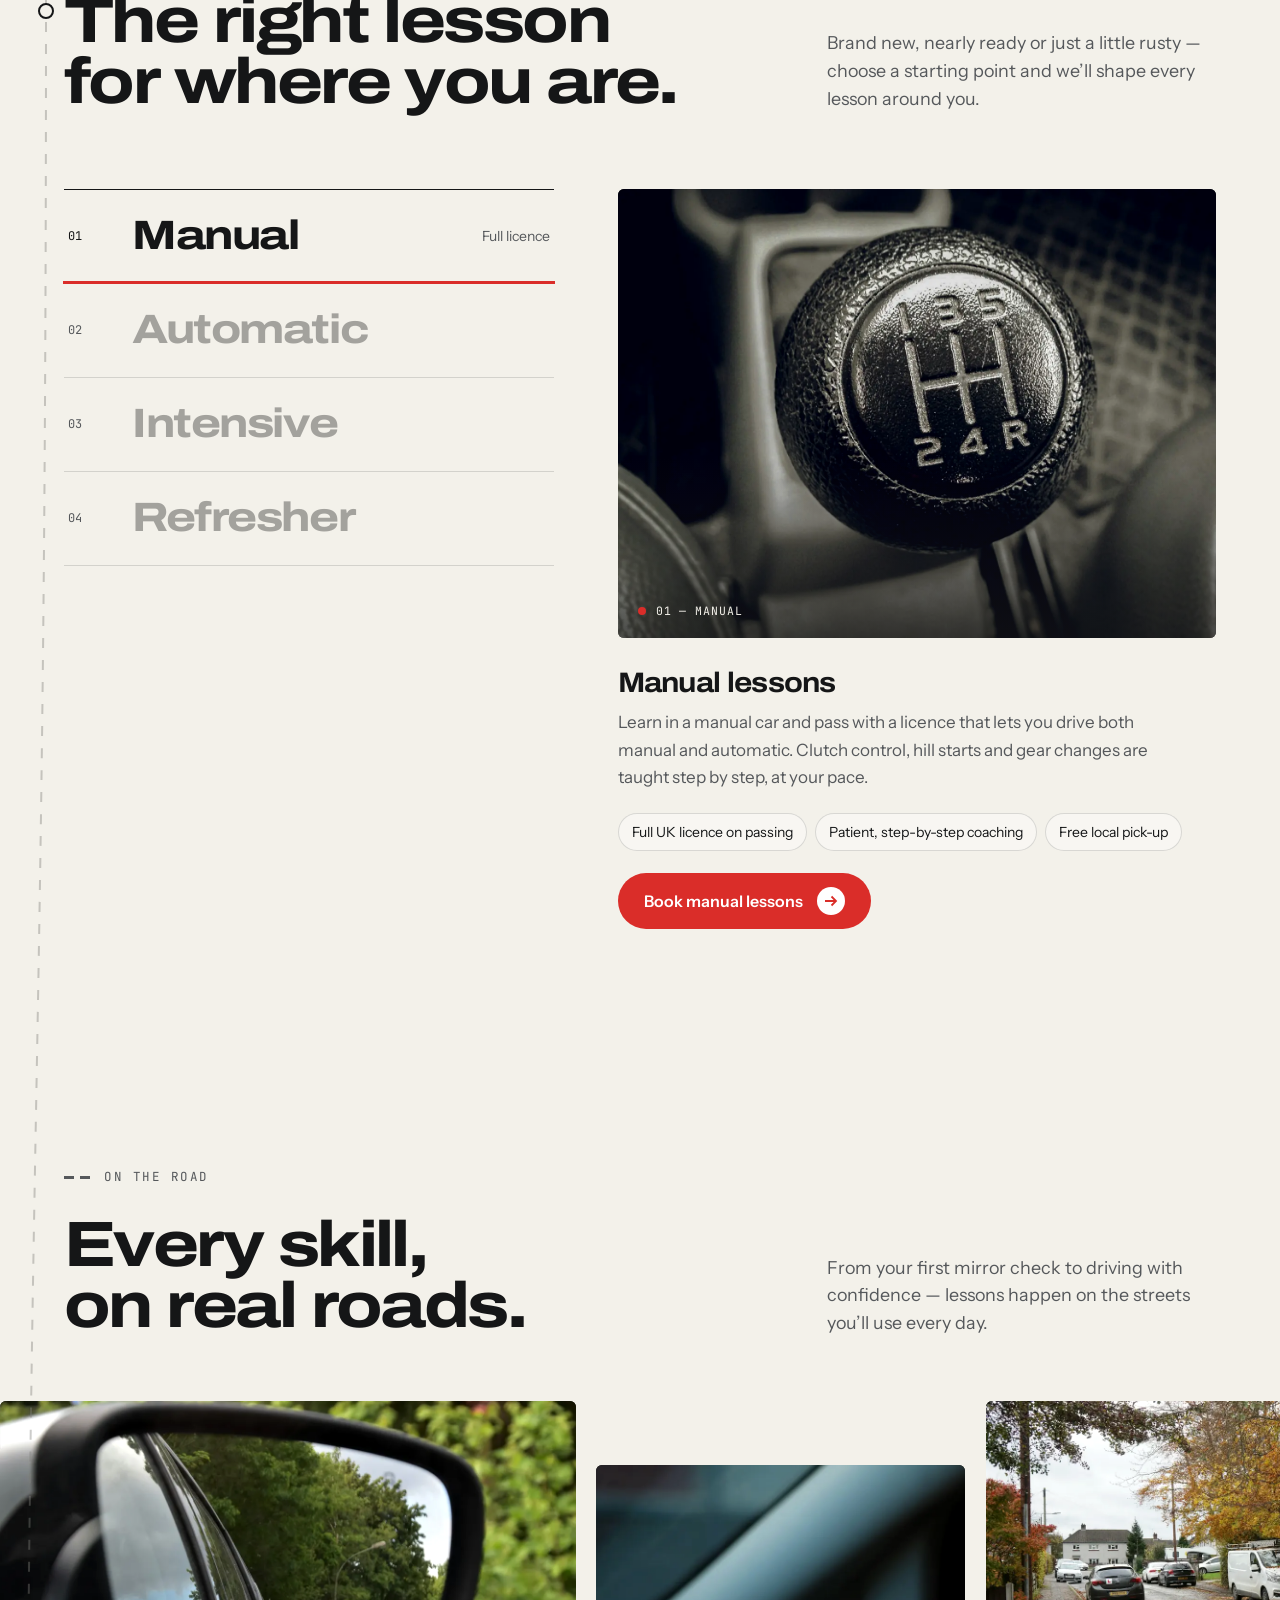
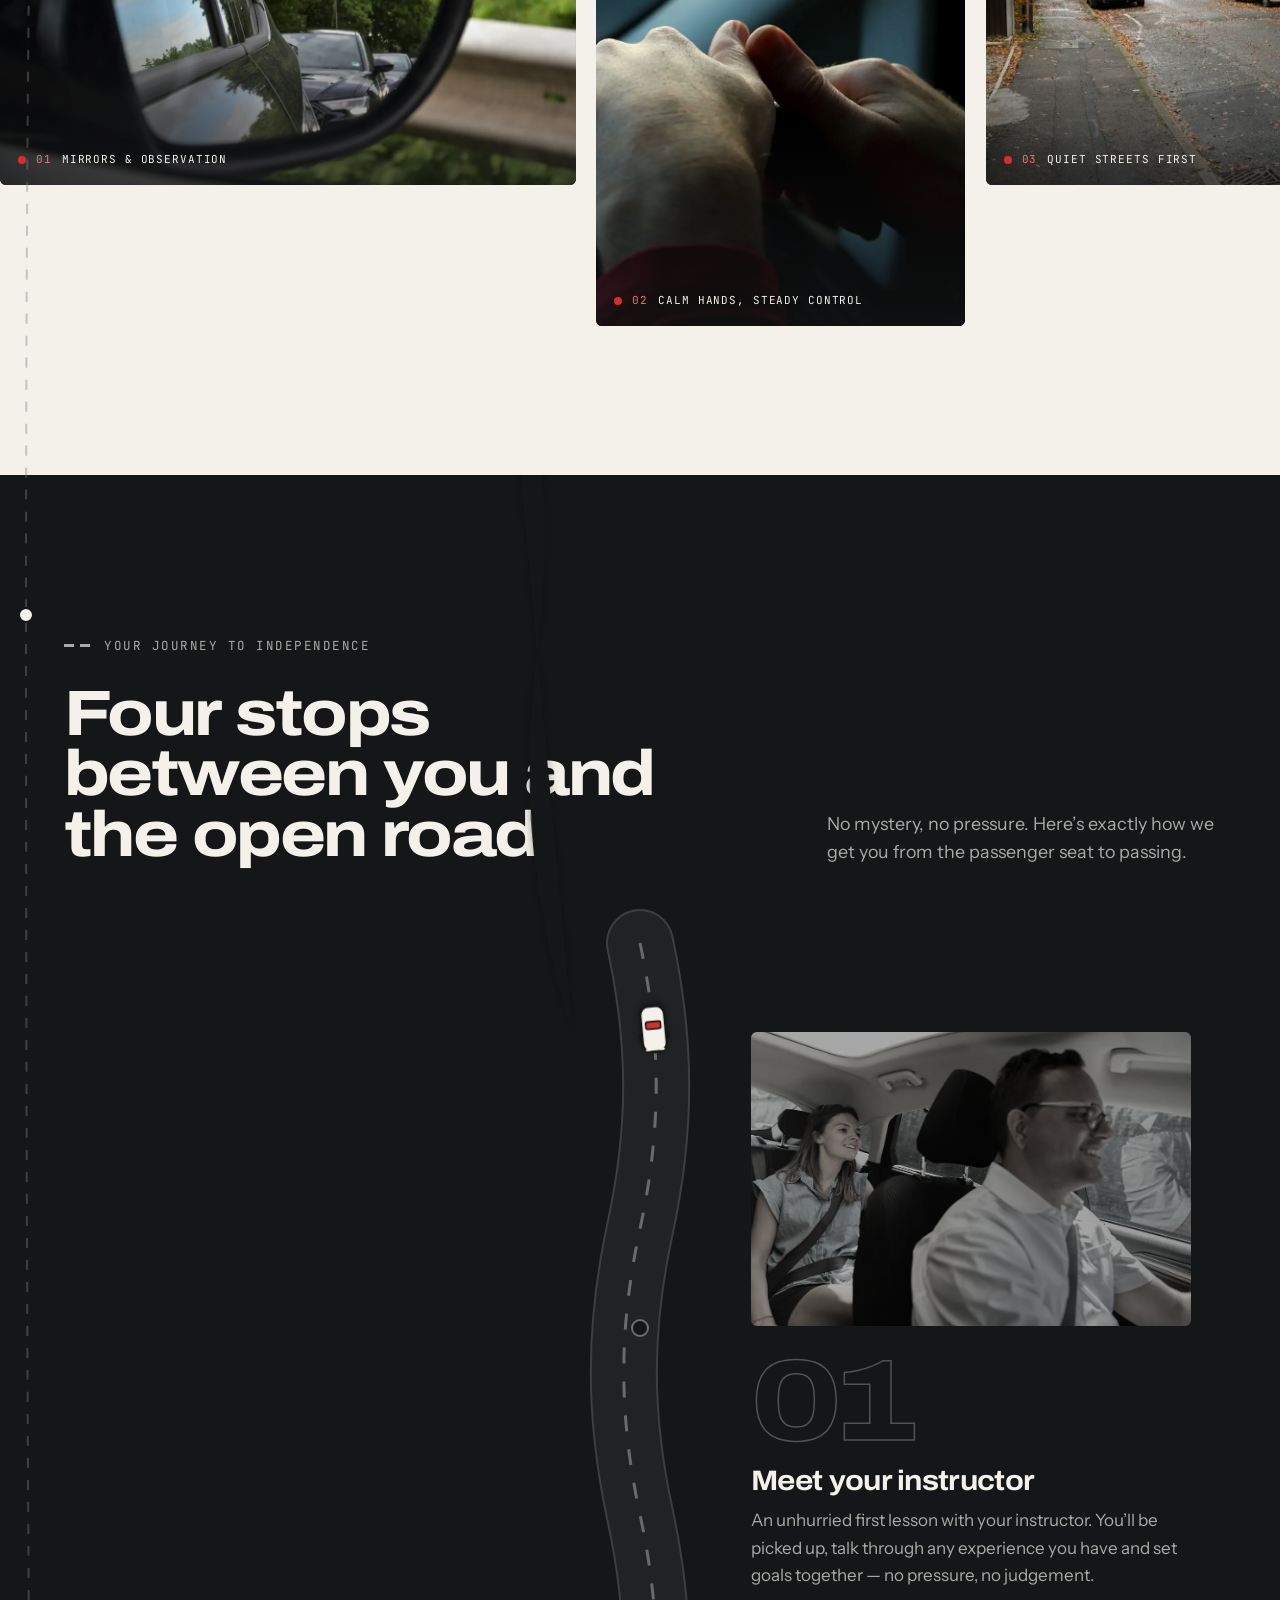
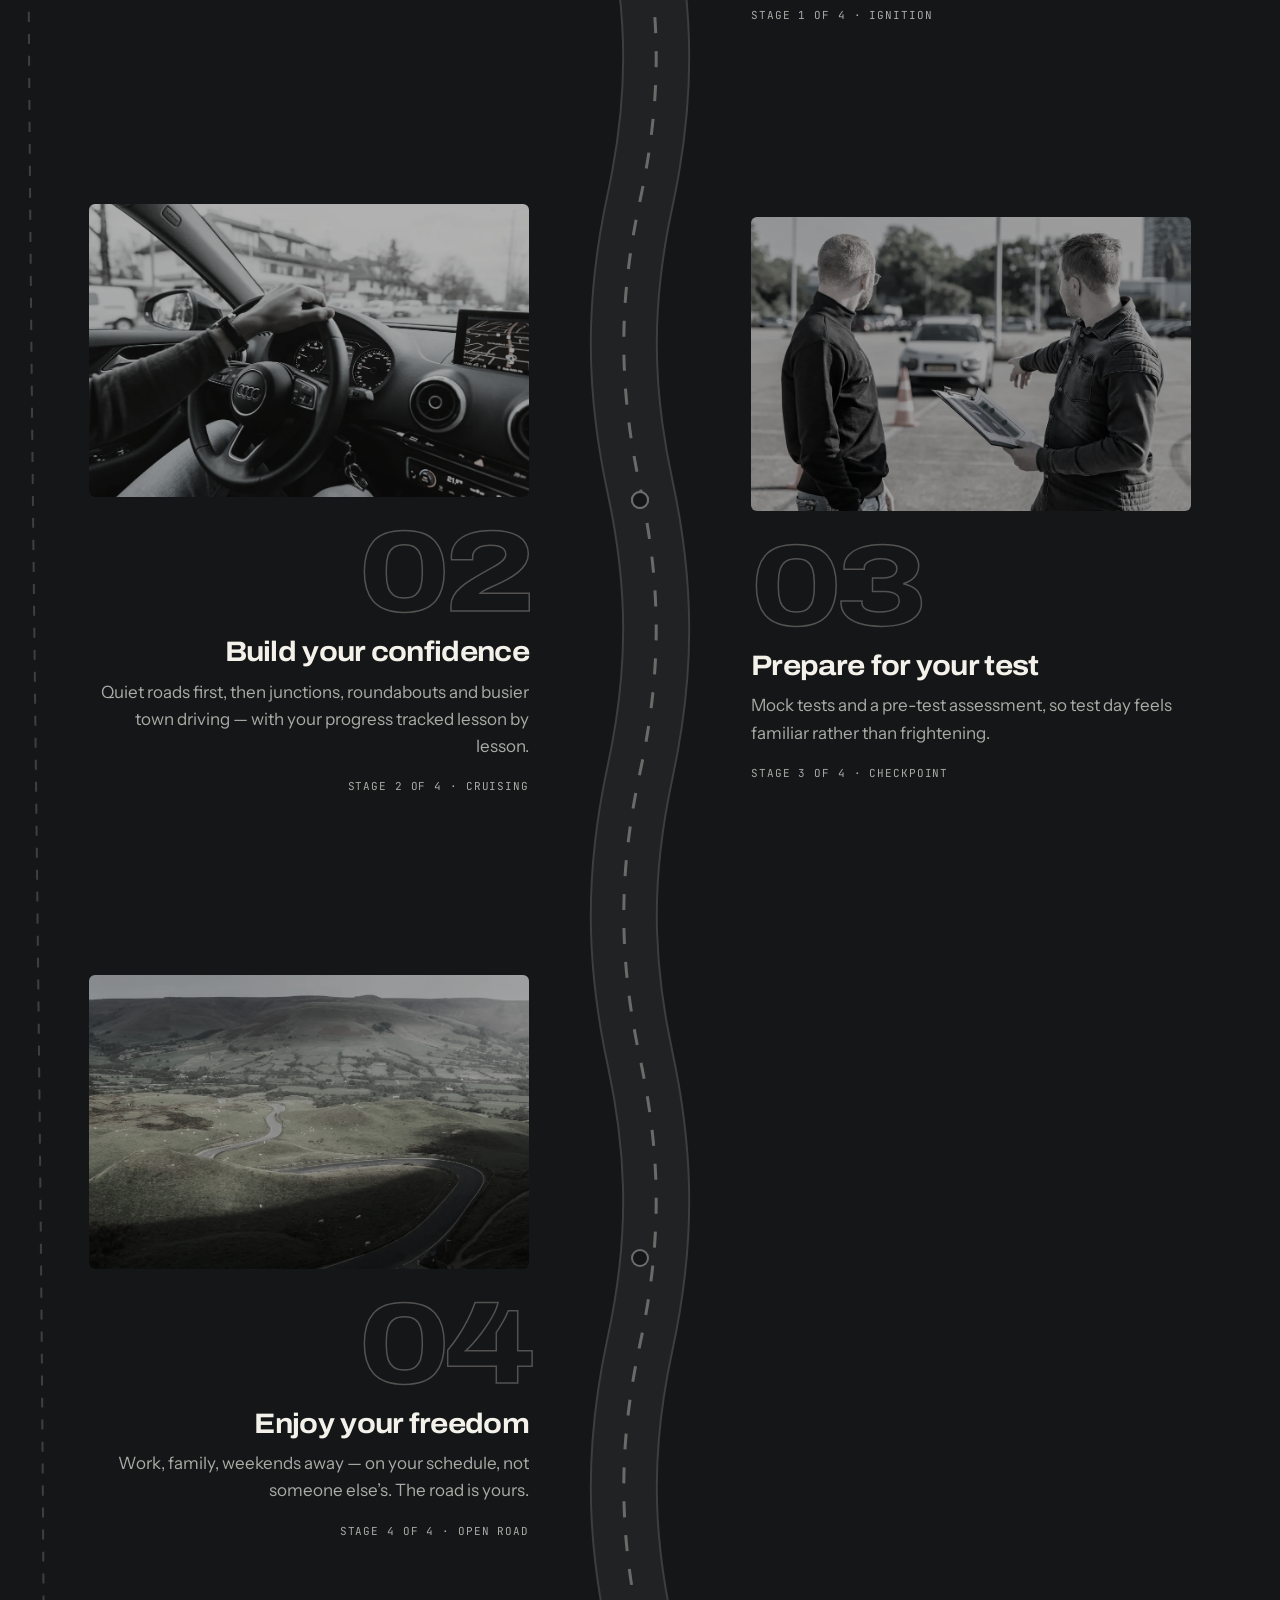
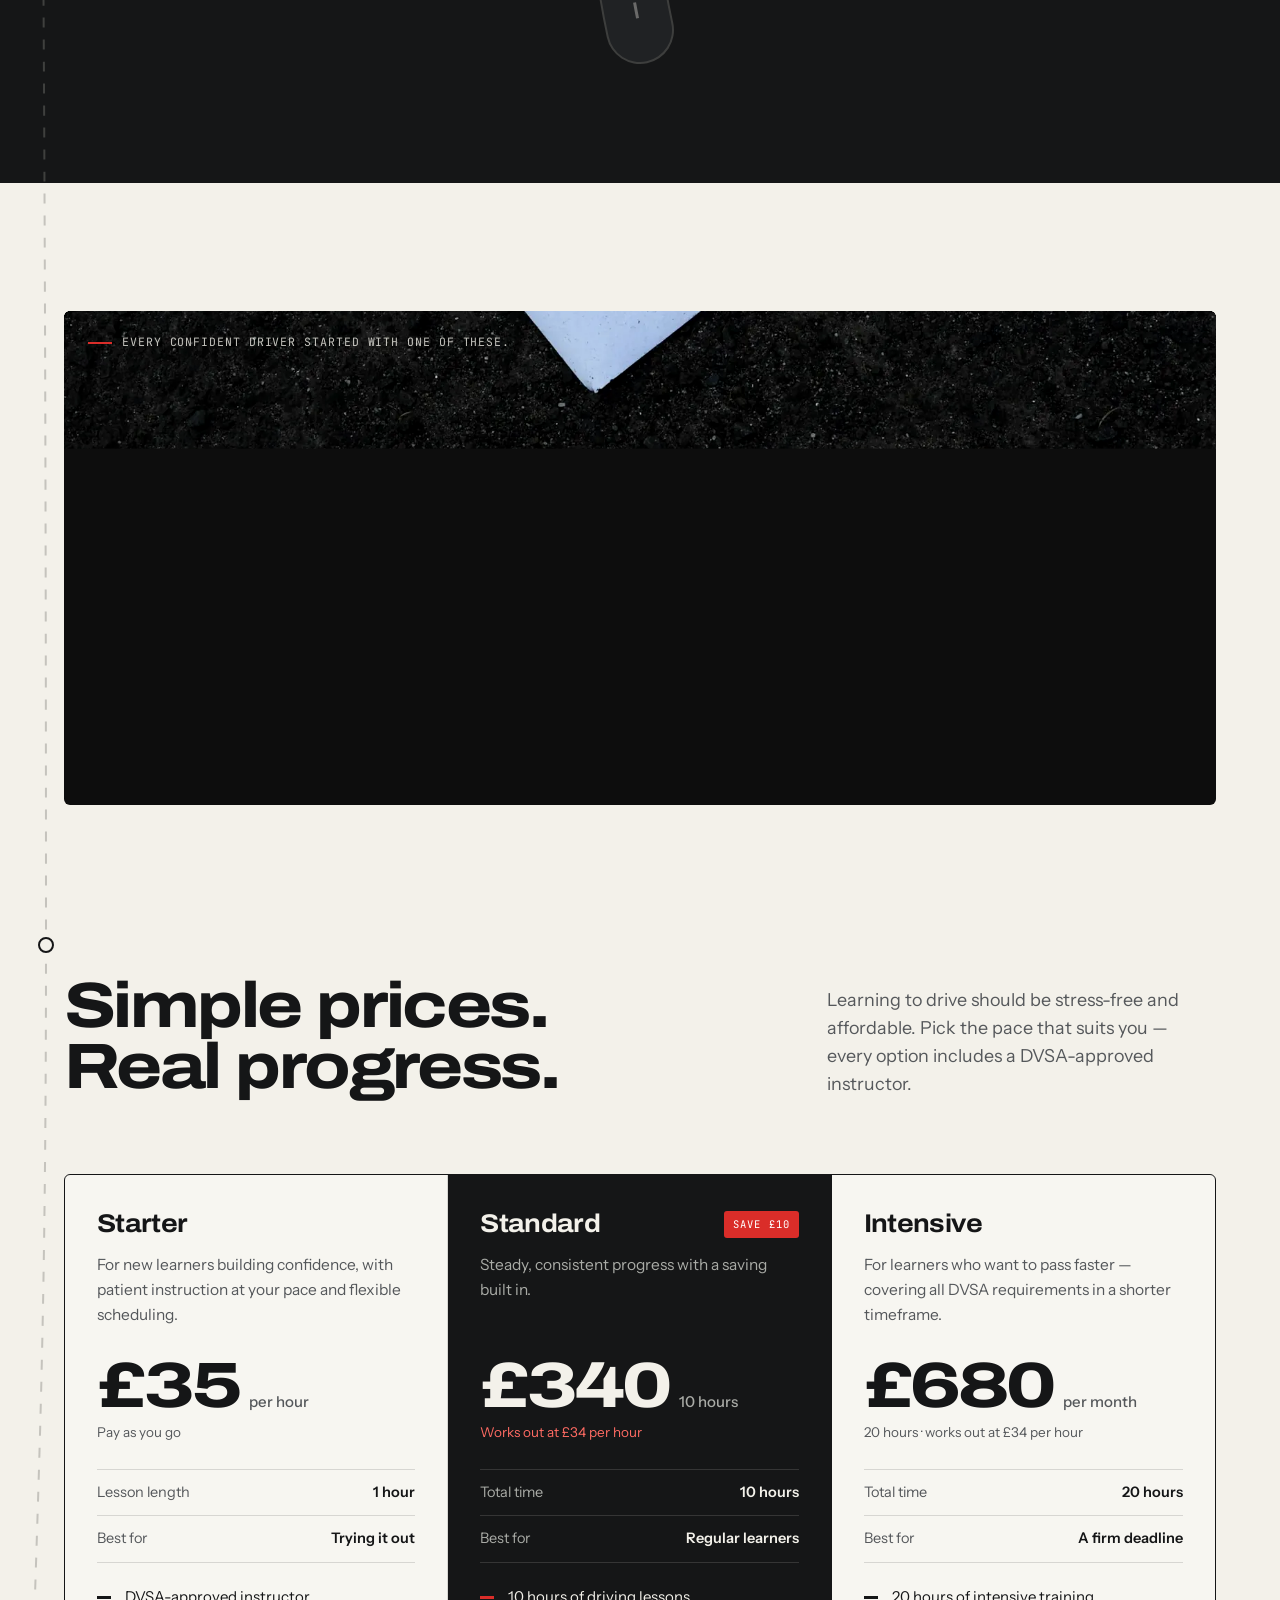
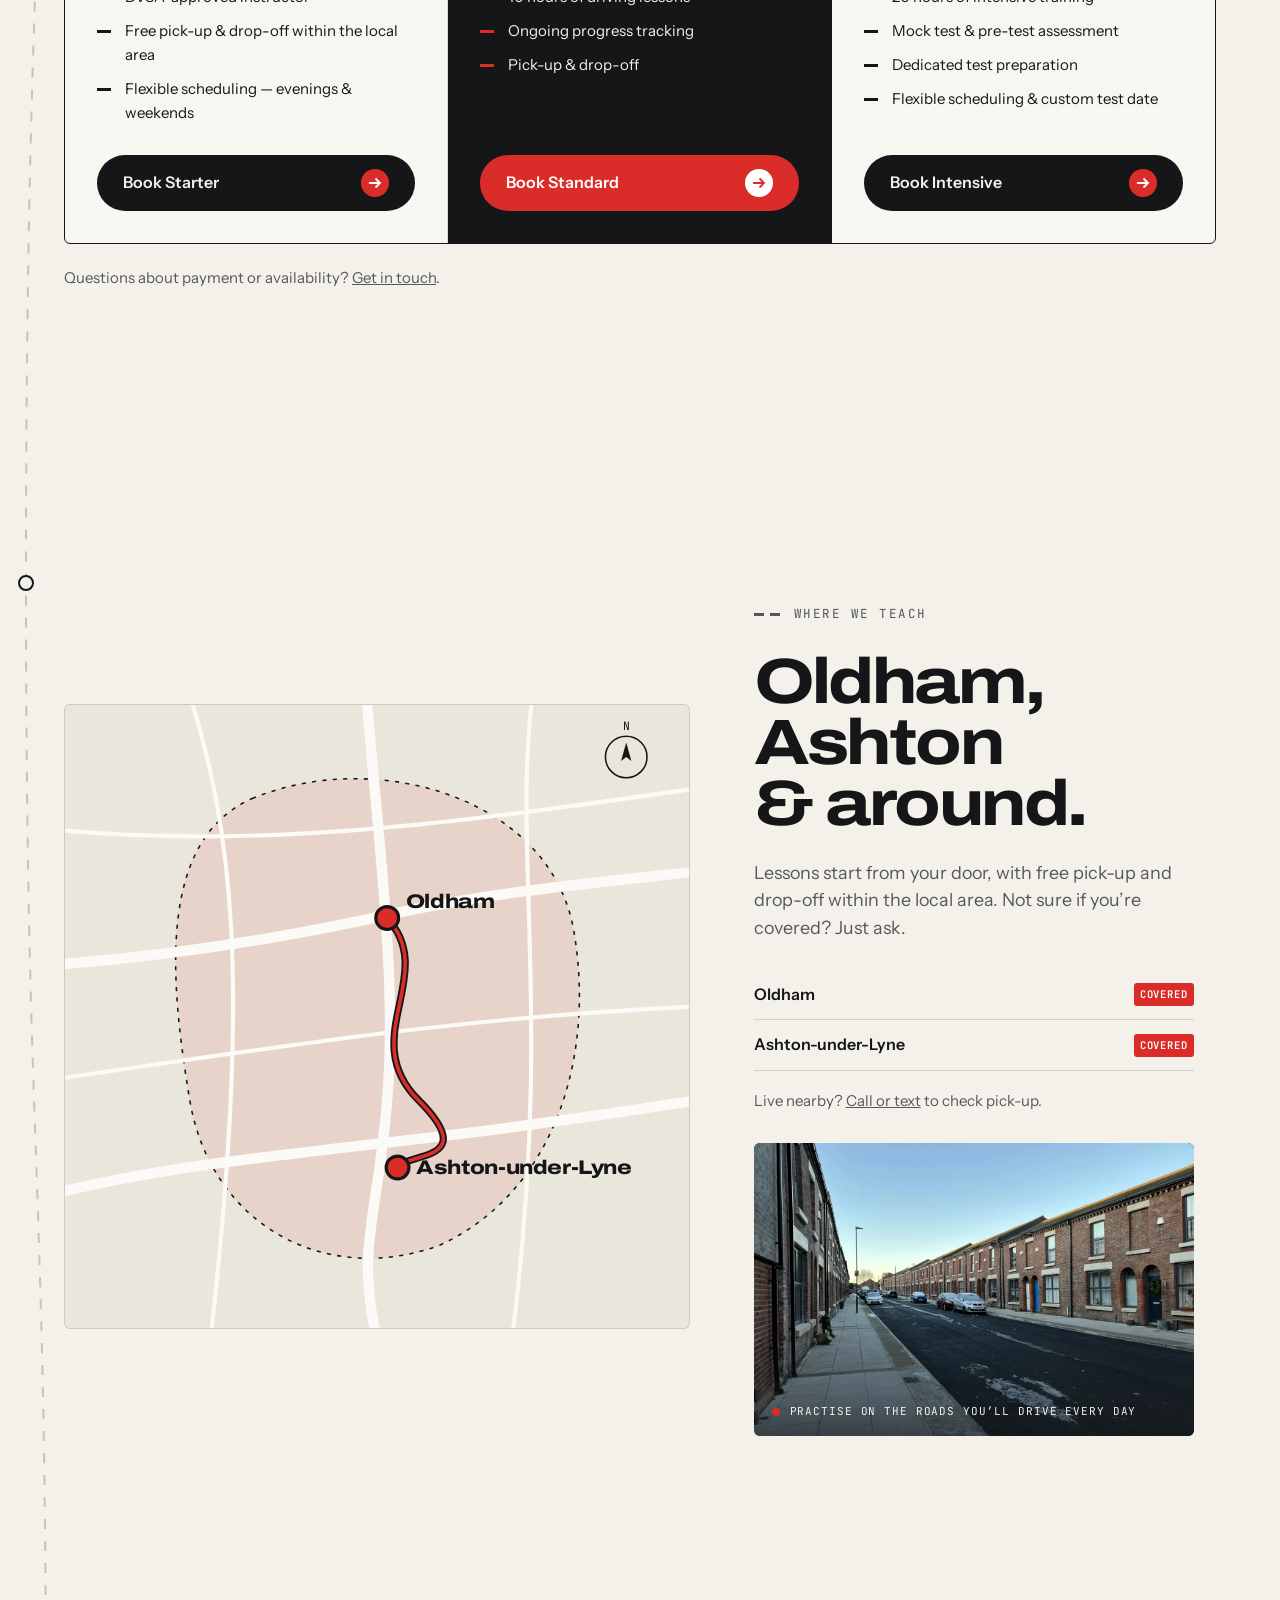
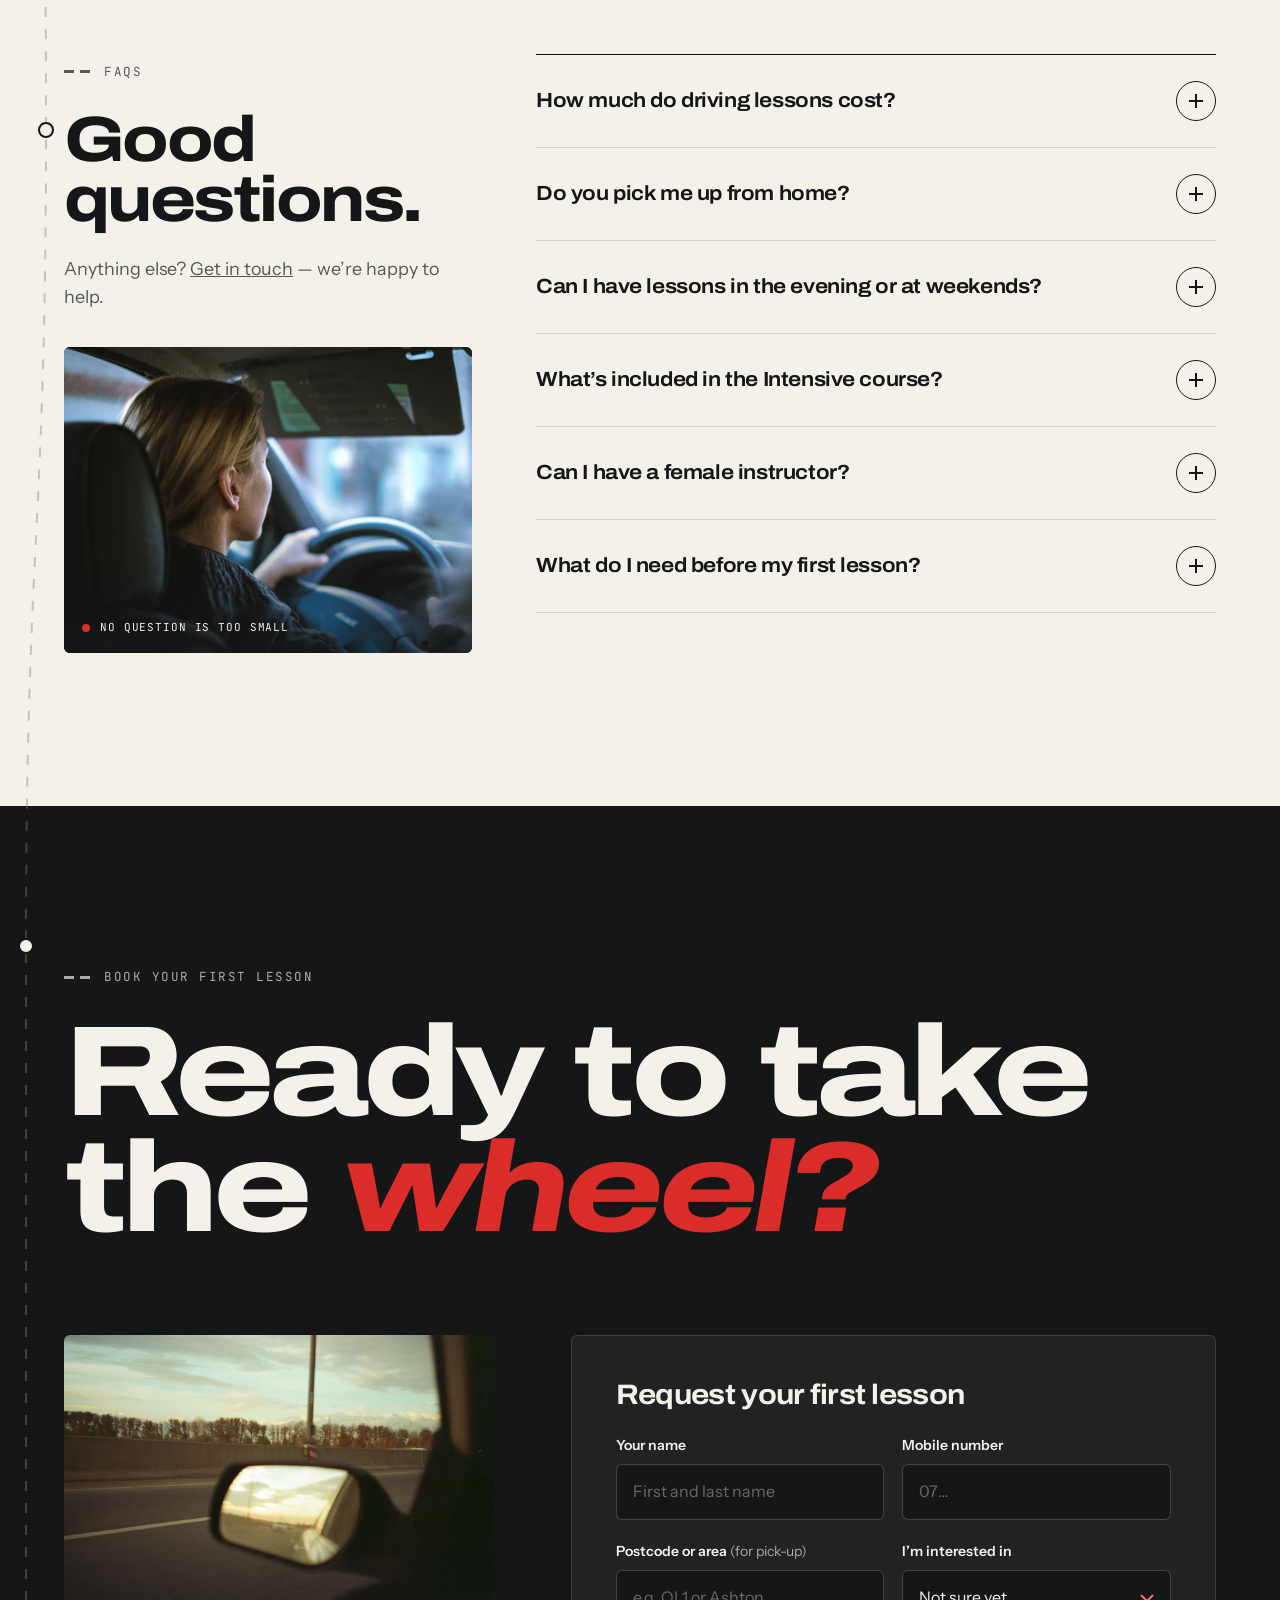
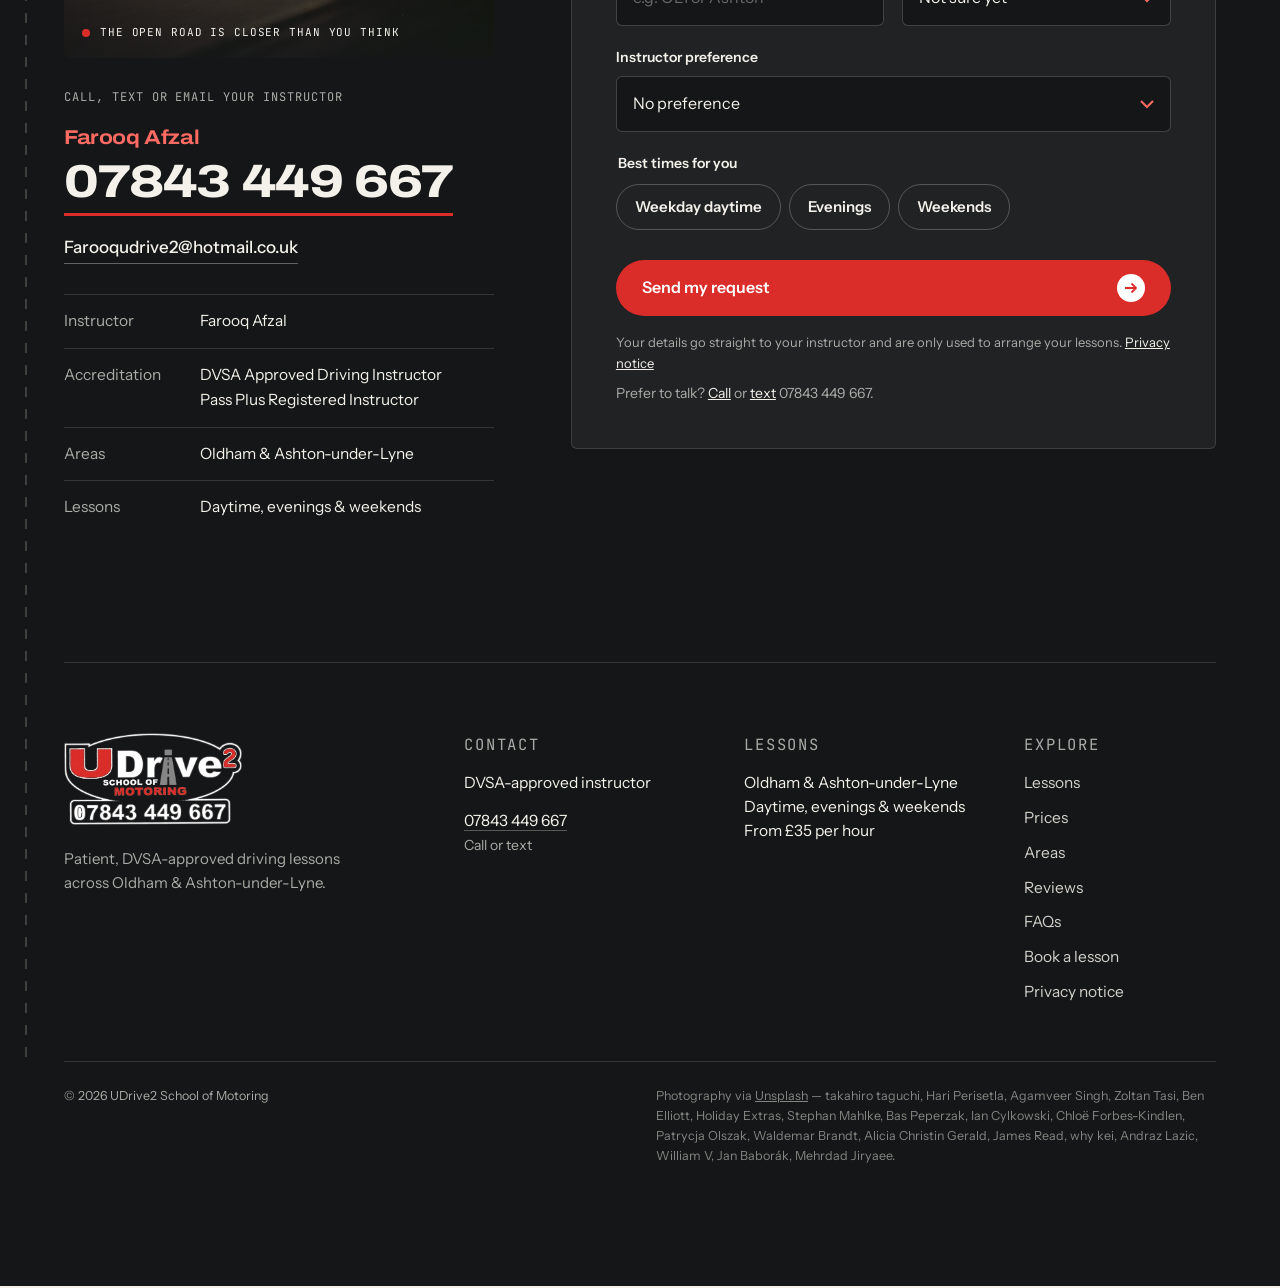
==== commit 88cdc4db: "Version CSS/JS links so browsers load updates immediately Co-Authored-By: Claude Opus 5.5 <noreply@a" ====
--- a/index.html
+++ b/index.html
@@ -12,7 +12,7 @@
 <link rel="preconnect" href="https://fonts.gstatic.com" crossorigin>
 <link href="https://fonts.googleapis.com/css2?family=Archivo:ital,wdth,wght@0,62..125,300..900;1,62..125,300..900&family=Instrument+Sans:wght@400;500;600&family=JetBrains+Mono:wght@400;500&display=swap" rel="stylesheet">
 <script>document.documentElement.classList.add('js')</script>
-<link rel="stylesheet" href="assets/site.css">
+<link rel="stylesheet" href="assets/site.css?v=202611261241">
 </head>
 <body>
 <a class="skip" href="#main">Skip to content</a>
